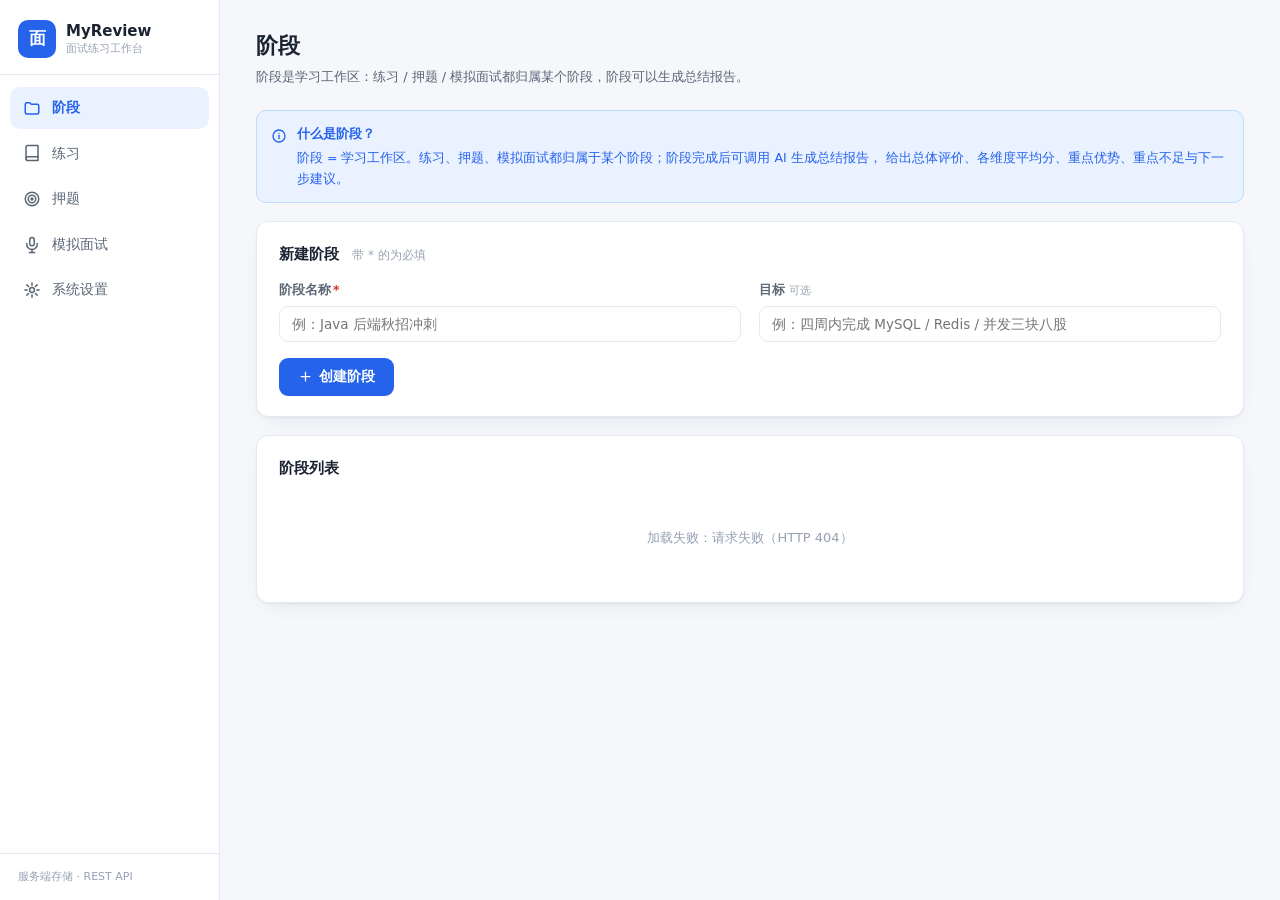
==== src/main/resources/static/index.html @ 91b7a419 "第一次提交" ====
<!DOCTYPE html>
<html lang="zh-CN">
<head>
  <meta charset="UTF-8" />
  <meta name="viewport" content="width=device-width, initial-scale=1.0" />
  <title>MyReview · 面试练习工作台</title>
  <link rel="stylesheet" href="css/app.css" />
</head>
<body>
  <div class="layout">
    <!-- 左侧菜单栏 -->
    <aside class="sidebar">
      <div class="brand">
        <div class="brand-icon">面</div>
        <div class="brand-text">
          <strong>MyReview</strong>
          <span>面试练习工作台</span>
        </div>
      </div>
      <nav class="nav" id="nav"></nav>
      <div class="sidebar-foot">服务端存储 · REST API</div>
    </aside>

    <!-- 主内容区 -->
    <main class="content" id="view"></main>
  </div>

  <script src="js/icons.js"></script>
  <script src="js/app.js"></script>
</body>
</html>
---- src/main/resources/static/css/app.css ----
/* MyReview 面试练习工作台 —— 统一样式 */
:root {
  --bg: #f5f7fb;
  --panel: #ffffff;
  --border: #e4e9f2;
  --text: #1c2433;
  --text-2: #5b6675;
  --text-3: #98a2b3;
  --primary: #2563eb;
  --primary-hover: #1d4ed8;
  --primary-soft: #eaf1ff;
  --success: #16a34a;
  --success-soft: #e9f9ef;
  --warning: #d97706;
  --warning-soft: #fdf3e4;
  --danger: #dc2626;
  --danger-soft: #fdecec;
  --radius: 12px;
  --shadow: 0 1px 2px rgba(16, 24, 40, .05), 0 8px 24px -12px rgba(16, 24, 40, .12);
  --font: "Inter", system-ui, -apple-system, "Segoe UI", "PingFang SC", "Microsoft YaHei", sans-serif;
}

* { box-sizing: border-box; }
html, body { margin: 0; padding: 0; height: 100%; }
body {
  font-family: var(--font);
  background: var(--bg);
  color: var(--text);
  font-size: 14px;
  line-height: 1.6;
}

/* ===== 布局 ===== */
.layout { display: flex; min-height: 100vh; }

.sidebar {
  width: 220px;
  flex-shrink: 0;
  background: var(--panel);
  border-right: 1px solid var(--border);
  display: flex;
  flex-direction: column;
  position: sticky;
  top: 0;
  height: 100vh;
}

.brand {
  display: flex;
  align-items: center;
  gap: 10px;
  padding: 20px 18px 16px;
  border-bottom: 1px solid var(--border);
}
.brand-icon {
  width: 38px; height: 38px;
  border-radius: 10px;
  background: var(--primary);
  color: #fff;
  display: flex; align-items: center; justify-content: center;
  font-size: 17px; font-weight: 700;
}
.brand-text { display: flex; flex-direction: column; line-height: 1.3; }
.brand-text strong { font-size: 15px; }
.brand-text span { font-size: 11px; color: var(--text-3); }

.nav { flex: 1; padding: 12px 10px; display: flex; flex-direction: column; gap: 4px; }
.nav-item {
  display: flex; align-items: center; gap: 10px;
  padding: 10px 12px;
  border-radius: 10px;
  color: var(--text-2);
  text-decoration: none;
  font-size: 13.5px;
  transition: background .15s, color .15s;
}
.nav-item:hover { background: var(--bg); color: var(--text); }
.nav-item.active { background: var(--primary-soft); color: var(--primary); font-weight: 600; }
.nav-icon {
  width: 20px; display: flex; align-items: center; justify-content: center;
  color: inherit; flex-shrink: 0;
}

.sidebar-foot {
  padding: 14px 18px;
  font-size: 11px;
  color: var(--text-3);
  border-top: 1px solid var(--border);
}

.content { flex: 1; padding: 28px 36px 60px; max-width: 1080px; }

/* ===== 页面通用 ===== */
.page-head { margin-bottom: 22px; }
.page-head h1 { margin: 0 0 4px; font-size: 22px; letter-spacing: -.01em; }
.page-head p { margin: 0; color: var(--text-2); font-size: 13px; }

.card {
  background: var(--panel);
  border: 1px solid var(--border);
  border-radius: var(--radius);
  box-shadow: var(--shadow);
  padding: 20px 22px;
  margin-bottom: 18px;
}
.card h2 { margin: 0 0 14px; font-size: 15px; }
.card h2 .sub { font-weight: 400; font-size: 12px; color: var(--text-3); margin-left: 8px; }

.hint {
  font-size: 12px;
  color: var(--text-3);
  background: var(--bg);
  border: 1px dashed var(--border);
  border-radius: 8px;
  padding: 8px 12px;
  margin: 12px 0 0;
}

/* ===== 表单 ===== */
.form-grid { display: grid; grid-template-columns: 1fr 1fr; gap: 14px 18px; }
.form-grid .full { grid-column: 1 / -1; }
.field { display: flex; flex-direction: column; gap: 6px; }
.field label { font-size: 12.5px; font-weight: 600; color: var(--text-2); }
.field label .req { color: var(--danger); margin-left: 2px; }
.field .tip { font-size: 11px; color: var(--text-3); font-weight: 400; }

input[type="text"], input[type="password"], textarea, select {
  font-family: var(--font);
  font-size: 13.5px;
  color: var(--text);
  background: var(--panel);
  border: 1px solid var(--border);
  border-radius: 9px;
  padding: 9px 12px;
  outline: none;
  transition: border-color .15s, box-shadow .15s;
  width: 100%;
}
input:focus, textarea:focus, select:focus {
  border-color: var(--primary);
  box-shadow: 0 0 0 3px rgba(37, 99, 235, .12);
}
textarea { resize: vertical; min-height: 96px; line-height: 1.6; }
textarea.tall { min-height: 150px; }

.switch-row { display: flex; align-items: center; gap: 10px; }
.switch {
  position: relative; width: 40px; height: 22px;
  background: #cfd6e1; border-radius: 999px; cursor: pointer;
  transition: background .15s; flex-shrink: 0;
}
.switch::after {
  content: ""; position: absolute; top: 2px; left: 2px;
  width: 18px; height: 18px; border-radius: 50%;
  background: #fff; transition: left .15s;
  box-shadow: 0 1px 3px rgba(0,0,0,.2);
}
.switch.on { background: var(--primary); }
.switch.on::after { left: 20px; }

.seg { display: flex; gap: 8px; flex-wrap: wrap; }
.seg button {
  font-family: var(--font);
  padding: 8px 16px;
  border-radius: 999px;
  border: 1px solid var(--border);
  background: var(--panel);
  color: var(--text-2);
  font-size: 13px;
  cursor: pointer;
  transition: all .15s;
}
.seg button:hover { border-color: var(--primary); color: var(--primary); }
.seg button.active {
  background: var(--primary); border-color: var(--primary);
  color: #fff; font-weight: 600;
}

/* ===== 按钮 ===== */
.btn {
  font-family: var(--font);
  display: inline-flex; align-items: center; justify-content: center; gap: 6px;
  padding: 9px 18px;
  border-radius: 9px;
  border: 1px solid transparent;
  font-size: 13.5px; font-weight: 600;
  cursor: pointer;
  transition: all .15s;
  text-decoration: none;
}
.btn-primary { background: var(--primary); color: #fff; }
.btn-primary:hover { background: var(--primary-hover); }
.btn-ghost { background: var(--panel); border-color: var(--border); color: var(--text-2); }
.btn-ghost:hover { border-color: var(--primary); color: var(--primary); }
.btn-danger { background: var(--danger-soft); color: var(--danger); }
.btn-danger:hover { background: #fbd5d5; }
.btn-success { background: var(--success); color: #fff; }
.btn-success:hover { background: #15803d; }
.btn:disabled { opacity: .5; cursor: not-allowed; }
.btn-row { display: flex; gap: 10px; flex-wrap: wrap; margin-top: 16px; }

/* ===== 模式切换卡 ===== */
.mode-tabs { display: flex; gap: 12px; margin-bottom: 18px; }
.mode-tab {
  flex: 1;
  background: var(--panel);
  border: 1px solid var(--border);
  border-radius: var(--radius);
  padding: 16px 18px;
  cursor: pointer;
  transition: all .15s;
}
.mode-tab:hover { border-color: var(--primary); }
.mode-tab.active { border-color: var(--primary); background: var(--primary-soft); }
.mode-tab .mt-icon { color: var(--primary); display: flex; }
.mode-tab .mt-title .badge { margin-left: 6px; vertical-align: middle; }
.mode-tab.disabled {
  opacity: .55; cursor: not-allowed; background: var(--bg);
}
.mode-tab.disabled:hover { border-color: var(--border); }
.mode-tab.disabled .mt-icon { color: var(--text-3); }
.mode-tab.disabled .mt-title { color: var(--text-3); }
.mode-tab .mt-title { font-weight: 700; font-size: 14.5px; margin: 6px 0 2px; }
.mode-tab .mt-desc { font-size: 11.5px; color: var(--text-3); }

/* ===== 练习记录列表 ===== */
.list { display: flex; flex-direction: column; gap: 10px; }
.list-item {
  display: flex; align-items: center; gap: 14px;
  padding: 13px 16px;
  border: 1px solid var(--border);
  border-radius: 10px;
  background: var(--panel);
  cursor: pointer;
  transition: all .15s;
}
.list-item:hover { border-color: var(--primary); transform: translateY(-1px); }
.li-main { flex: 1; min-width: 0; }
.li-title { font-weight: 600; font-size: 13.5px; white-space: nowrap; overflow: hidden; text-overflow: ellipsis; }
.li-sub { font-size: 11.5px; color: var(--text-3); margin-top: 2px; }
.li-stats { display: flex; gap: 14px; font-size: 11.5px; color: var(--text-2); flex-shrink: 0; }
.li-stats b { color: var(--text); }

.badge {
  display: inline-block;
  padding: 2px 9px;
  border-radius: 999px;
  font-size: 11px; font-weight: 600;
  flex-shrink: 0;
}
.badge-blue { background: var(--primary-soft); color: var(--primary); }
.badge-green { background: var(--success-soft); color: var(--success); }
.badge-gray { background: var(--bg); color: var(--text-3); border: 1px solid var(--border); }
.badge-orange { background: var(--warning-soft); color: var(--warning); }

.empty {
  text-align: center;
  padding: 34px 0;
  color: var(--text-3);
  font-size: 13px;
}

/* ===== 练习进行中 ===== */
.session-head {
  display: flex; align-items: center; gap: 12px;
  margin-bottom: 18px;
}
.session-head h1 { margin: 0; font-size: 19px; }
.back-link {
  font-size: 12.5px; color: var(--primary); cursor: pointer;
  background: none; border: none; padding: 0;
}
.back-link:hover { text-decoration: underline; }

.question-card {
  background: linear-gradient(135deg, #1e3a8a 0%, #2563eb 100%);
  color: #fff;
  border-radius: var(--radius);
  padding: 22px 24px;
  margin-bottom: 18px;
  box-shadow: var(--shadow);
}
.question-card .q-seq {
  font-size: 11.5px; opacity: .8;
  text-transform: uppercase; letter-spacing: .06em;
}
.question-card .q-text { font-size: 17px; font-weight: 600; line-height: 1.65; margin: 8px 0 0; white-space: pre-wrap; }

.answer-area textarea { min-height: 130px; }

.panel-result {
  border-radius: var(--radius);
  border: 1px solid var(--border);
  padding: 18px 20px;
  margin-top: 16px;
  background: var(--panel);
}
.panel-result h3 {
  margin: 0 0 12px; font-size: 13.5px;
  display: flex; align-items: center; gap: 8px;
}
.score-row { display: flex; align-items: center; gap: 16px; margin-bottom: 12px; }
.score-big {
  width: 62px; height: 62px; border-radius: 50%;
  display: flex; align-items: center; justify-content: center;
  font-size: 20px; font-weight: 800; color: #fff; flex-shrink: 0;
}
.score-high { background: var(--success); }
.score-mid { background: var(--warning); }
.score-low { background: var(--danger); }
.dims { display: flex; flex-wrap: wrap; gap: 8px; }
.dim-chip {
  background: var(--bg); border: 1px solid var(--border);
  border-radius: 8px; padding: 5px 10px; font-size: 11.5px; color: var(--text-2);
}
.dim-chip b { color: var(--text); }

.result-block { margin-top: 12px; }
.result-block h4 {
  margin: 0 0 6px; font-size: 12.5px; color: var(--text-2);
  display: flex; align-items: center; gap: 6px;
}
.result-block .rb-body {
  background: var(--bg); border-radius: 9px; padding: 12px 14px;
  font-size: 13px; white-space: pre-wrap;
}
.result-block ul { margin: 0; padding-left: 18px; }
.result-block li { margin: 3px 0; }

.memo-box {
  background: var(--warning-soft);
  border: 1px solid #f3d9ab;
  border-radius: 9px; padding: 12px 14px;
  font-size: 13px; white-space: pre-wrap;
}

/* ===== 设置页 ===== */
.save-bar {
  display: flex; align-items: center; gap: 12px; margin-top: 18px;
}
.save-ok { color: var(--success); font-size: 12.5px; font-weight: 600; }

/* ===== 通用 ===== */
.divider { height: 1px; background: var(--border); margin: 18px 0; }
.muted { color: var(--text-3); font-size: 12px; }
.mt0 { margin-top: 0; }

svg { display: inline-block; vertical-align: middle; }

/* ===== 提示条（接入中 / 说明） ===== */
.notice {
  display: flex; align-items: flex-start; gap: 10px;
  border: 1px solid; border-radius: 10px;
  padding: 12px 14px; margin-bottom: 18px;
  font-size: 12.5px; line-height: 1.7;
}
.notice .notice-icon { flex-shrink: 0; margin-top: 2px; }
.notice strong { display: block; font-size: 13px; margin-bottom: 2px; }
.notice-info { background: var(--primary-soft); border-color: #bfdbfe; color: var(--primary); }
.notice-warning { background: var(--warning-soft); border-color: #f3d9ab; color: var(--warning); }

/* ===== 统计概览卡 ===== */
.stat-grid { display: grid; grid-template-columns: repeat(5, 1fr); gap: 12px; }
.stat-item {
  background: var(--bg); border: 1px solid var(--border);
  border-radius: 10px; padding: 12px 14px;
}
.stat-item .s-label {
  font-size: 11.5px; color: var(--text-3);
  display: flex; align-items: center; gap: 6px;
}
.stat-item .s-value { font-size: 20px; font-weight: 800; margin-top: 2px; }

/* ===== 横向进度条（维度分） ===== */
.bar-row {
  display: grid; grid-template-columns: 92px 1fr 46px;
  align-items: center; gap: 10px; margin: 8px 0;
}
.bar-name { font-size: 12px; color: var(--text-2); }
.bar-track {
  height: 8px; border-radius: 999px;
  background: var(--bg); border: 1px solid var(--border); overflow: hidden;
}
.bar-fill { height: 100%; border-radius: 999px; background: var(--primary); }
.bar-val { font-size: 12px; font-weight: 700; text-align: right; }

/* ===== 小按钮 / 行内排布 / 链接 ===== */
.btn-mini { padding: 4px 10px; font-size: 11.5px; }
.inline-row { display: flex; align-items: center; gap: 10px; flex-wrap: wrap; }
.inline-row select { flex: 1; min-width: 160px; }
.link {
  color: var(--primary); font-size: 12.5px; cursor: pointer;
  background: none; border: none; padding: 0;
  text-decoration: none; display: inline-flex; align-items: center; gap: 4px;
}
.link:hover { text-decoration: underline; }

/* ===== 加载转圈 ===== */
.spin { animation: icon-spin 1s linear infinite; }
@keyframes icon-spin { to { transform: rotate(360deg); } }

/* ===== 目标行 ===== */
.goal-line {
  margin: -6px 0 16px; font-size: 13px; color: var(--text-2);
  display: flex; align-items: center; gap: 6px;
}
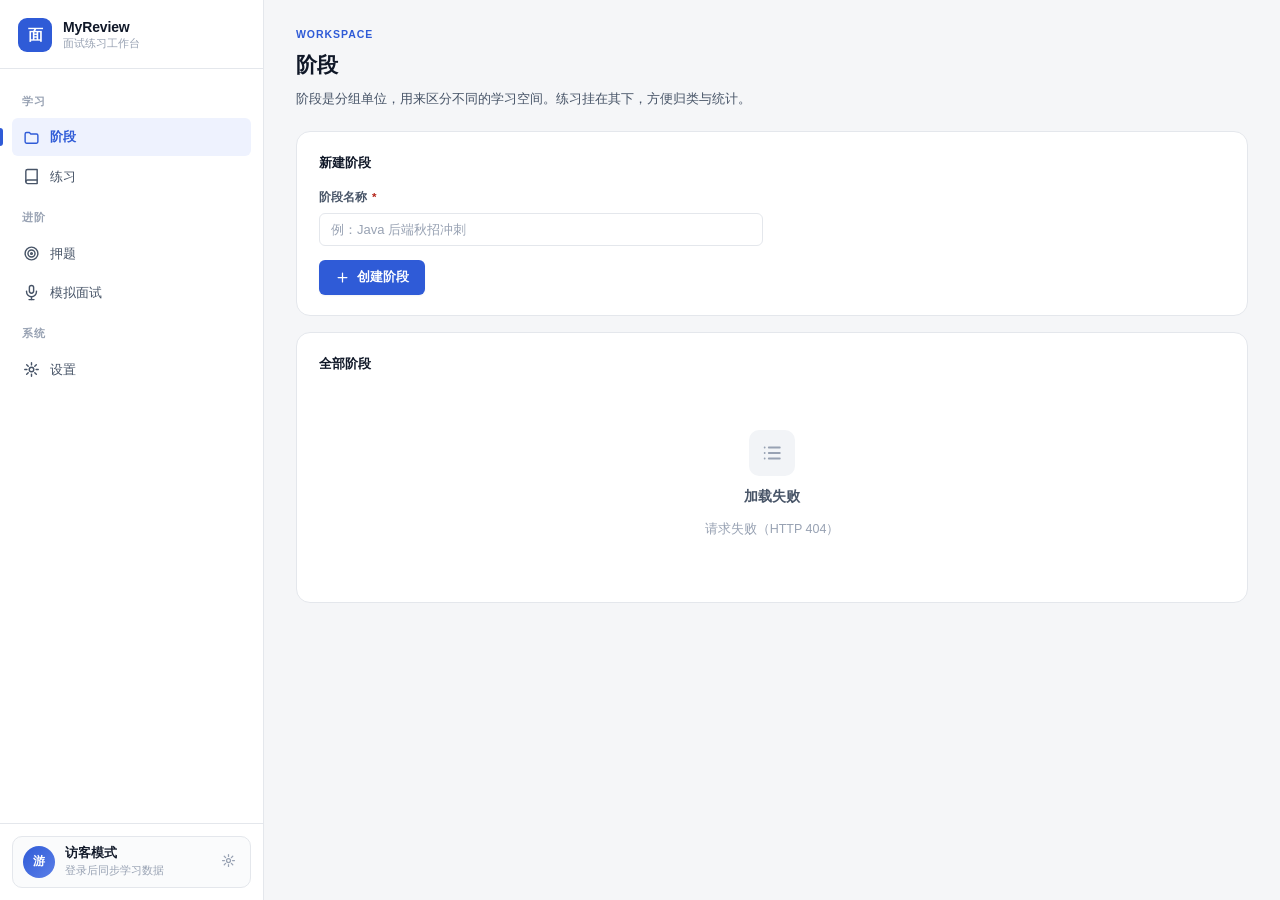
==== commit 782583b9: "第二次提交，优化答题流程" ====
--- a/src/main/resources/static/index.html
+++ b/src/main/resources/static/index.html
@@ -8,7 +8,6 @@
 </head>
 <body>
   <div class="layout">
-    <!-- 左侧菜单栏 -->
     <aside class="sidebar">
       <div class="brand">
         <div class="brand-icon">面</div>
@@ -18,10 +17,9 @@
         </div>
       </div>
       <nav class="nav" id="nav"></nav>
-      <div class="sidebar-foot">服务端存储 · REST API</div>
+      <div class="user-panel" id="user-panel"></div>
     </aside>
 
-    <!-- 主内容区 -->
     <main class="content" id="view"></main>
   </div>
 
--- a/src/main/resources/static/css/app.css
+++ b/src/main/resources/static/css/app.css
@@ -1,42 +1,85 @@
-/* MyReview 面试练习工作台 —— 统一样式 */
+/* ============================================================
+   MyReview —— 工程化界面基底
+   冷中性灰阶 + 单一克制强调色；边框走细、投影走轻、动效走短
+   ============================================================ */
+
 :root {
-  --bg: #f5f7fb;
-  --panel: #ffffff;
-  --border: #e4e9f2;
-  --text: #1c2433;
-  --text-2: #5b6675;
-  --text-3: #98a2b3;
-  --primary: #2563eb;
-  --primary-hover: #1d4ed8;
-  --primary-soft: #eaf1ff;
-  --success: #16a34a;
-  --success-soft: #e9f9ef;
-  --warning: #d97706;
-  --warning-soft: #fdf3e4;
-  --danger: #dc2626;
-  --danger-soft: #fdecec;
-  --radius: 12px;
-  --shadow: 0 1px 2px rgba(16, 24, 40, .05), 0 8px 24px -12px rgba(16, 24, 40, .12);
-  --font: "Inter", system-ui, -apple-system, "Segoe UI", "PingFang SC", "Microsoft YaHei", sans-serif;
+  /* 中性色阶 */
+  --bg:            #f5f6f8;
+  --surface:       #ffffff;
+  --surface-2:     #fafbfc;
+  --surface-3:     #f2f4f7;
+  --border:        #e4e7ec;
+  --border-strong: #d0d5dd;
+
+  /* 文字 */
+  --text:    #101828;
+  --text-2:  #475467;
+  --text-3:  #98a2b3;
+
+  /* 强调（单一主色，不撞色） */
+  --accent:      #2f5bd7;
+  --accent-hover:#2447b0;
+  --accent-soft: #eef2fe;
+  --accent-line: #c7d5f8;
+
+  /* 状态（低饱和，只在必要处出现） */
+  --success:      #067647;
+  --success-soft: #ecfdf3;
+  --warning:      #b54708;
+  --warning-soft: #fffaeb;
+  --danger:       #b42318;
+  --danger-soft:  #fef3f2;
+
+  /* 几何 */
+  --r-sm: 6px;
+  --r-md: 10px;
+  --r-lg: 14px;
+  --sidebar-w: 264px;
+
+  /* 投影：极轻，只用于悬浮 */
+  --shadow-xs: 0 1px 2px rgba(16, 24, 40, .05);
+  --shadow-sm: 0 1px 3px rgba(16, 24, 40, .08), 0 1px 2px rgba(16, 24, 40, .04);
+  --shadow-md: 0 4px 12px -2px rgba(16, 24, 40, .10), 0 2px 6px -2px rgba(16, 24, 40, .06);
+  --shadow-lg: 0 12px 32px -8px rgba(16, 24, 40, .18), 0 4px 10px -4px rgba(16, 24, 40, .08);
+
+  /* 动效：短、收得干净，不做夸张回弹 */
+  --ease-out:   cubic-bezier(.22, 1, .36, 1);
+  --ease-in-out:cubic-bezier(.65, 0, .35, 1);
+  --dur-fast: 130ms;
+  --dur:      220ms;
+  --dur-slow: 380ms;
+
+  --font: "Inter", -apple-system, BlinkMacSystemFont, "Segoe UI",
+          "PingFang SC", "Hiragino Sans GB", "Microsoft YaHei", sans-serif;
+  --mono: "JetBrains Mono", "SF Mono", ui-monospace, Menlo, Consolas, monospace;
 }
 
 * { box-sizing: border-box; }
-html, body { margin: 0; padding: 0; height: 100%; }
+html, body { margin: 0; padding: 0; min-height: 100%; }
 body {
   font-family: var(--font);
   background: var(--bg);
   color: var(--text);
-  font-size: 14px;
-  line-height: 1.6;
-}
-
-/* ===== 布局 ===== */
+  font-size: 13.5px;
+  line-height: 1.65;
+  -webkit-font-smoothing: antialiased;
+  text-rendering: optimizeLegibility;
+}
+::selection { background: var(--accent-soft); }
+
+/* 数字一律等宽，避免跳动 */
+.stat-value, .score-big, .qnav-btn, .num { font-variant-numeric: tabular-nums; }
+
+/* ============================================================
+   布局：侧边栏 264px，主区域铺满
+   ============================================================ */
 .layout { display: flex; min-height: 100vh; }
 
 .sidebar {
-  width: 220px;
+  width: var(--sidebar-w);
   flex-shrink: 0;
-  background: var(--panel);
+  background: var(--surface);
   border-right: 1px solid var(--border);
   display: flex;
   flex-direction: column;
@@ -46,361 +89,784 @@
 }
 
 .brand {
-  display: flex;
-  align-items: center;
-  gap: 10px;
-  padding: 20px 18px 16px;
+  display: flex; align-items: center; gap: 11px;
+  padding: 18px 18px 16px;
   border-bottom: 1px solid var(--border);
 }
 .brand-icon {
-  width: 38px; height: 38px;
-  border-radius: 10px;
-  background: var(--primary);
-  color: #fff;
+  width: 34px; height: 34px; border-radius: 9px;
+  background: var(--accent); color: #fff;
   display: flex; align-items: center; justify-content: center;
-  font-size: 17px; font-weight: 700;
-}
-.brand-text { display: flex; flex-direction: column; line-height: 1.3; }
-.brand-text strong { font-size: 15px; }
+  font-size: 15px; font-weight: 700; letter-spacing: -.02em;
+  flex-shrink: 0;
+}
+.brand-text { display: flex; flex-direction: column; line-height: 1.25; min-width: 0; }
+.brand-text strong { font-size: 14px; letter-spacing: -.01em; }
 .brand-text span { font-size: 11px; color: var(--text-3); }
 
-.nav { flex: 1; padding: 12px 10px; display: flex; flex-direction: column; gap: 4px; }
+.nav { flex: 1; padding: 12px 12px; display: flex; flex-direction: column; gap: 2px; overflow-y: auto; }
+.nav-section {
+  font-size: 10.5px; font-weight: 600; letter-spacing: .07em; text-transform: uppercase;
+  color: var(--text-3); padding: 12px 10px 6px;
+}
 .nav-item {
   display: flex; align-items: center; gap: 10px;
-  padding: 10px 12px;
-  border-radius: 10px;
-  color: var(--text-2);
-  text-decoration: none;
-  font-size: 13.5px;
-  transition: background .15s, color .15s;
-}
-.nav-item:hover { background: var(--bg); color: var(--text); }
-.nav-item.active { background: var(--primary-soft); color: var(--primary); font-weight: 600; }
-.nav-icon {
-  width: 20px; display: flex; align-items: center; justify-content: center;
-  color: inherit; flex-shrink: 0;
-}
-
-.sidebar-foot {
-  padding: 14px 18px;
-  font-size: 11px;
-  color: var(--text-3);
+  padding: 8px 10px; border-radius: var(--r-sm);
+  color: var(--text-2); text-decoration: none;
+  font-size: 13px; font-weight: 500;
+  transition: background var(--dur-fast) var(--ease-out), color var(--dur-fast) var(--ease-out);
+  position: relative;
+}
+.nav-item:hover { background: var(--surface-3); color: var(--text); }
+.nav-item.active { background: var(--accent-soft); color: var(--accent); font-weight: 600; }
+.nav-item.active::before {
+  content: ""; position: absolute; left: -12px; top: 50%; transform: translateY(-50%);
+  width: 3px; height: 18px; border-radius: 0 3px 3px 0; background: var(--accent);
+}
+.nav-icon { width: 18px; display: flex; align-items: center; justify-content: center; flex-shrink: 0; }
+
+/* 用户区（登录/注册预留，当前为 mock） */
+.user-panel {
   border-top: 1px solid var(--border);
-}
-
-.content { flex: 1; padding: 28px 36px 60px; max-width: 1080px; }
-
-/* ===== 页面通用 ===== */
-.page-head { margin-bottom: 22px; }
-.page-head h1 { margin: 0 0 4px; font-size: 22px; letter-spacing: -.01em; }
-.page-head p { margin: 0; color: var(--text-2); font-size: 13px; }
-
+  padding: 12px;
+}
+.user-card {
+  display: flex; align-items: center; gap: 10px;
+  padding: 8px 10px; border-radius: var(--r-md);
+  background: var(--surface-2); border: 1px solid var(--border);
+}
+.user-avatar {
+  width: 32px; height: 32px; border-radius: 50%;
+  background: linear-gradient(135deg, var(--accent) 0%, #5b7fe8 100%);
+  color: #fff; font-size: 12px; font-weight: 700;
+  display: flex; align-items: center; justify-content: center; flex-shrink: 0;
+}
+.user-meta { min-width: 0; flex: 1; }
+.user-name { font-size: 12.5px; font-weight: 600; line-height: 1.3; }
+.user-sub { font-size: 10.5px; color: var(--text-3); }
+.user-menu-btn {
+  border: 0; background: transparent; color: var(--text-3);
+  cursor: pointer; padding: 4px; border-radius: var(--r-sm);
+  transition: background var(--dur-fast) var(--ease-out), color var(--dur-fast) var(--ease-out);
+}
+.user-menu-btn:hover { background: var(--surface-3); color: var(--text-2); }
+
+/* 主区域：铺满 */
+.content {
+  flex: 1;
+  min-width: 0;
+  padding: 26px 32px 56px;
+  width: 100%;
+}
+
+/* ============================================================
+   页头
+   ============================================================ */
+.page-head {
+  display: flex; align-items: flex-start; gap: 20px;
+  margin-bottom: 22px; flex-wrap: wrap;
+}
+.page-head .ph-main { flex: 1; min-width: 260px; }
+.page-head .eyebrow {
+  font-size: 10.5px; font-weight: 600; letter-spacing: .09em; text-transform: uppercase;
+  color: var(--accent); margin-bottom: 5px;
+}
+.page-head h1 { margin: 0; font-size: 21px; letter-spacing: -.022em; font-weight: 650; }
+.page-head p { margin: 5px 0 0; color: var(--text-2); font-size: 13px; max-width: 74ch; }
+.page-actions { display: flex; gap: 8px; align-items: center; flex-wrap: wrap; }
+
+/* ============================================================
+   卡片 / 面板
+   ============================================================ */
 .card {
-  background: var(--panel);
+  background: var(--surface);
   border: 1px solid var(--border);
-  border-radius: var(--radius);
-  box-shadow: var(--shadow);
+  border-radius: var(--r-lg);
   padding: 20px 22px;
-  margin-bottom: 18px;
-}
-.card h2 { margin: 0 0 14px; font-size: 15px; }
-.card h2 .sub { font-weight: 400; font-size: 12px; color: var(--text-3); margin-left: 8px; }
-
-.hint {
-  font-size: 12px;
-  color: var(--text-3);
-  background: var(--bg);
-  border: 1px dashed var(--border);
-  border-radius: 8px;
-  padding: 8px 12px;
-  margin: 12px 0 0;
-}
-
-/* ===== 表单 ===== */
-.form-grid { display: grid; grid-template-columns: 1fr 1fr; gap: 14px 18px; }
+  margin-bottom: 16px;
+  transition: border-color var(--dur) var(--ease-out), box-shadow var(--dur) var(--ease-out);
+}
+.card.hoverable:hover { border-color: var(--border-strong); box-shadow: var(--shadow-sm); }
+.card > h2 {
+  margin: 0 0 14px; font-size: 13px; font-weight: 650;
+  letter-spacing: -.008em; display: flex; align-items: center; gap: 8px;
+}
+.card > h2 .sub { font-weight: 400; font-size: 11.5px; color: var(--text-3); }
+
+.panel {
+  border: 1px solid var(--border);
+  border-radius: var(--r-lg);
+  padding: 18px 20px;
+  margin-top: 14px;
+  background: var(--surface);
+  transition: border-color var(--dur) var(--ease-out);
+}
+.panel > h3 {
+  margin: 0 0 12px; font-size: 12px; font-weight: 650; letter-spacing: -.005em;
+  display: flex; align-items: center; gap: 8px; color: var(--text-2);
+}
+.panel > h3 .muted { font-weight: 400; }
+
+.panel-accent { background: var(--accent-soft); border-color: var(--accent-line); }
+.panel-success { background: var(--success-soft); border-color: #abefc6; }
+.panel-neutral { background: var(--surface-2); }
+
+/* ============================================================
+   统计格
+   ============================================================ */
+.stat-grid {
+  display: grid;
+  grid-template-columns: repeat(auto-fit, minmax(148px, 1fr));
+  gap: 1px;
+  background: var(--border);
+  border: 1px solid var(--border);
+  border-radius: var(--r-md);
+  overflow: hidden;
+}
+.stat-item {
+  background: var(--surface);
+  padding: 13px 15px;
+  transition: background var(--dur-fast) var(--ease-out);
+}
+.stat-item:hover { background: var(--surface-2); }
+.stat-item .s-label {
+  font-size: 10.5px; color: var(--text-3); font-weight: 600;
+  letter-spacing: .05em; text-transform: uppercase;
+  display: flex; align-items: center; gap: 5px; margin-bottom: 3px;
+}
+.stat-item .s-value {
+  font-size: 21px; font-weight: 650; letter-spacing: -.028em; line-height: 1.25;
+  font-variant-numeric: tabular-nums;
+}
+
+/* ============================================================
+   按钮
+   ============================================================ */
+.btn {
+  font-family: var(--font);
+  display: inline-flex; align-items: center; justify-content: center; gap: 7px;
+  padding: 8px 15px;
+  border-radius: var(--r-sm);
+  border: 1px solid transparent;
+  font-size: 12.5px; font-weight: 600; letter-spacing: -.005em;
+  cursor: pointer; text-decoration: none; white-space: nowrap;
+  transition: background var(--dur-fast) var(--ease-out),
+              border-color var(--dur-fast) var(--ease-out),
+              color var(--dur-fast) var(--ease-out),
+              transform var(--dur-fast) var(--ease-out),
+              box-shadow var(--dur-fast) var(--ease-out);
+  user-select: none;
+}
+.btn:active:not(:disabled) { transform: scale(.975); }
+.btn:focus-visible { outline: 2px solid var(--accent); outline-offset: 2px; }
+.btn:disabled { opacity: .45; cursor: not-allowed; }
+
+.btn-primary { background: var(--accent); color: #fff; box-shadow: var(--shadow-xs); }
+.btn-primary:hover:not(:disabled) { background: var(--accent-hover); box-shadow: var(--shadow-sm); }
+
+.btn-ghost {
+  background: var(--surface); border-color: var(--border); color: var(--text-2);
+}
+.btn-ghost:hover:not(:disabled) { border-color: var(--border-strong); color: var(--text); background: var(--surface-2); }
+
+.btn-quiet { background: transparent; color: var(--text-2); }
+.btn-quiet:hover:not(:disabled) { background: var(--surface-3); color: var(--text); }
+
+.btn-danger { background: var(--danger-soft); color: var(--danger); border-color: #f7c9c4; }
+.btn-danger:hover:not(:disabled) { background: #fde0dc; }
+
+.btn-success { background: var(--success); color: #fff; }
+.btn-success:hover:not(:disabled) { background: #05603a; }
+
+.btn-sm { padding: 5px 10px; font-size: 11.5px; gap: 5px; }
+.btn-lg { padding: 11px 20px; font-size: 13.5px; }
+
+.btn-row { display: flex; gap: 8px; flex-wrap: wrap; margin-top: 14px; align-items: center; }
+.btn-row.tight { margin-top: 0; }
+
+/* ============================================================
+   表单
+   ============================================================ */
+.form-grid { display: grid; grid-template-columns: repeat(2, minmax(0, 1fr)); gap: 14px 18px; }
 .form-grid .full { grid-column: 1 / -1; }
-.field { display: flex; flex-direction: column; gap: 6px; }
-.field label { font-size: 12.5px; font-weight: 600; color: var(--text-2); }
-.field label .req { color: var(--danger); margin-left: 2px; }
-.field .tip { font-size: 11px; color: var(--text-3); font-weight: 400; }
+.field { display: flex; flex-direction: column; gap: 6px; min-width: 0; }
+.field label {
+  font-size: 11.5px; font-weight: 650; color: var(--text-2); letter-spacing: -.003em;
+  display: flex; align-items: center; gap: 5px;
+}
+.field label .req { color: var(--danger); }
+.field .tip { font-size: 11px; color: var(--text-3); line-height: 1.55; }
 
 input[type="text"], input[type="password"], textarea, select {
   font-family: var(--font);
-  font-size: 13.5px;
-  color: var(--text);
-  background: var(--panel);
+  font-size: 13px; color: var(--text);
+  background: var(--surface);
   border: 1px solid var(--border);
-  border-radius: 9px;
-  padding: 9px 12px;
-  outline: none;
-  transition: border-color .15s, box-shadow .15s;
-  width: 100%;
-}
+  border-radius: var(--r-sm);
+  padding: 8px 11px;
+  outline: none; width: 100%;
+  transition: border-color var(--dur-fast) var(--ease-out),
+              box-shadow var(--dur-fast) var(--ease-out),
+              background var(--dur-fast) var(--ease-out);
+}
+input:hover, textarea:hover, select:hover { border-color: var(--border-strong); }
 input:focus, textarea:focus, select:focus {
-  border-color: var(--primary);
-  box-shadow: 0 0 0 3px rgba(37, 99, 235, .12);
-}
-textarea { resize: vertical; min-height: 96px; line-height: 1.6; }
-textarea.tall { min-height: 150px; }
+  border-color: var(--accent);
+  box-shadow: 0 0 0 3px rgba(47, 91, 215, .13);
+}
+textarea { resize: vertical; min-height: 92px; line-height: 1.65; }
+textarea.tall { min-height: 132px; }
+input::placeholder, textarea::placeholder { color: var(--text-3); }
+
+.seg {
+  display: inline-flex; gap: 2px; padding: 2px;
+  /* 关键：在 flex column 的 .field 里不能被 stretch 拉满，否则灰底顶到屏幕右侧 */
+  align-self: flex-start;
+  width: auto; max-width: 100%;
+  background: var(--surface-3); border: 1px solid var(--border);
+  border-radius: var(--r-sm);
+}
+.seg button {
+  font-family: var(--font); padding: 6px 13px; border-radius: 4px;
+  border: 0; background: transparent; color: var(--text-2);
+  font-size: 12px; font-weight: 550; cursor: pointer;
+  transition: background var(--dur-fast) var(--ease-out),
+              color var(--dur-fast) var(--ease-out),
+              box-shadow var(--dur-fast) var(--ease-out);
+}
+.seg button:hover { color: var(--text); }
+.seg button.active {
+  background: var(--surface); color: var(--text); font-weight: 650;
+  box-shadow: var(--shadow-xs);
+}
+
+.inline-row { display: flex; gap: 8px; align-items: center; flex-wrap: wrap; }
+.inline-row select { width: auto; min-width: 160px; }
+.link {
+  color: var(--accent); text-decoration: none; font-size: 12px; font-weight: 550;
+  display: inline-flex; align-items: center; gap: 4px;
+  transition: color var(--dur-fast) var(--ease-out);
+}
+.link:hover { color: var(--accent-hover); text-decoration: underline; text-underline-offset: 2px; }
 
 .switch-row { display: flex; align-items: center; gap: 10px; }
 .switch {
-  position: relative; width: 40px; height: 22px;
-  background: #cfd6e1; border-radius: 999px; cursor: pointer;
-  transition: background .15s; flex-shrink: 0;
+  position: relative; width: 36px; height: 20px;
+  background: var(--border-strong); border-radius: 999px; cursor: pointer;
+  transition: background var(--dur) var(--ease-out); flex-shrink: 0;
 }
 .switch::after {
   content: ""; position: absolute; top: 2px; left: 2px;
-  width: 18px; height: 18px; border-radius: 50%;
-  background: #fff; transition: left .15s;
-  box-shadow: 0 1px 3px rgba(0,0,0,.2);
-}
-.switch.on { background: var(--primary); }
-.switch.on::after { left: 20px; }
-
-.seg { display: flex; gap: 8px; flex-wrap: wrap; }
-.seg button {
-  font-family: var(--font);
-  padding: 8px 16px;
-  border-radius: 999px;
+  width: 16px; height: 16px; border-radius: 50%;
+  background: #fff; box-shadow: var(--shadow-xs);
+  transition: transform var(--dur) var(--ease-out);
+}
+.switch.on { background: var(--accent); }
+.switch.on::after { transform: translateX(16px); }
+
+/* ============================================================
+   列表
+   ============================================================ */
+.list { display: flex; flex-direction: column; gap: 8px; }
+.list-item {
+  display: flex; align-items: center; gap: 13px;
+  padding: 12px 14px;
   border: 1px solid var(--border);
-  background: var(--panel);
-  color: var(--text-2);
-  font-size: 13px;
-  cursor: pointer;
-  transition: all .15s;
-}
-.seg button:hover { border-color: var(--primary); color: var(--primary); }
-.seg button.active {
-  background: var(--primary); border-color: var(--primary);
-  color: #fff; font-weight: 600;
-}
-
-/* ===== 按钮 ===== */
-.btn {
-  font-family: var(--font);
-  display: inline-flex; align-items: center; justify-content: center; gap: 6px;
-  padding: 9px 18px;
-  border-radius: 9px;
-  border: 1px solid transparent;
-  font-size: 13.5px; font-weight: 600;
-  cursor: pointer;
-  transition: all .15s;
-  text-decoration: none;
-}
-.btn-primary { background: var(--primary); color: #fff; }
-.btn-primary:hover { background: var(--primary-hover); }
-.btn-ghost { background: var(--panel); border-color: var(--border); color: var(--text-2); }
-.btn-ghost:hover { border-color: var(--primary); color: var(--primary); }
-.btn-danger { background: var(--danger-soft); color: var(--danger); }
-.btn-danger:hover { background: #fbd5d5; }
-.btn-success { background: var(--success); color: #fff; }
-.btn-success:hover { background: #15803d; }
-.btn:disabled { opacity: .5; cursor: not-allowed; }
-.btn-row { display: flex; gap: 10px; flex-wrap: wrap; margin-top: 16px; }
-
-/* ===== 模式切换卡 ===== */
-.mode-tabs { display: flex; gap: 12px; margin-bottom: 18px; }
-.mode-tab {
-  flex: 1;
-  background: var(--panel);
+  border-radius: var(--r-md);
+  background: var(--surface);
+  cursor: pointer; text-align: left; width: 100%;
+  font-family: var(--font); font-size: inherit; color: inherit;
+  transition: border-color var(--dur-fast) var(--ease-out),
+              box-shadow var(--dur-fast) var(--ease-out),
+              transform var(--dur-fast) var(--ease-out);
+}
+.list-item:hover {
+  border-color: var(--accent-line);
+  box-shadow: var(--shadow-sm);
+  transform: translateY(-1px);
+}
+.list-item:active { transform: translateY(0); }
+.li-icon {
+  width: 32px; height: 32px; border-radius: var(--r-sm);
+  background: var(--surface-3); color: var(--text-2);
+  display: flex; align-items: center; justify-content: center; flex-shrink: 0;
+  transition: background var(--dur-fast) var(--ease-out), color var(--dur-fast) var(--ease-out);
+}
+.list-item:hover .li-icon { background: var(--accent-soft); color: var(--accent); }
+.li-main { flex: 1; min-width: 0; }
+.li-title {
+  font-size: 13px; font-weight: 600; letter-spacing: -.008em;
+  display: flex; align-items: center; gap: 7px; flex-wrap: wrap;
+}
+.li-sub { font-size: 11.5px; color: var(--text-3); margin-top: 1px; }
+.li-stats { display: flex; gap: 14px; font-size: 11.5px; color: var(--text-3); flex-shrink: 0; }
+.li-stats b { color: var(--text); font-weight: 650; font-variant-numeric: tabular-nums; }
+
+/* ============================================================
+   徽标 / 标签
+   ============================================================ */
+.badge {
+  display: inline-flex; align-items: center; gap: 4px;
+  padding: 2px 8px; border-radius: 999px;
+  font-size: 10.5px; font-weight: 650; letter-spacing: .01em; line-height: 1.7;
+  border: 1px solid transparent; white-space: nowrap;
+}
+.badge-blue   { background: var(--accent-soft); color: var(--accent); border-color: var(--accent-line); }
+.badge-green  { background: var(--success-soft); color: var(--success); border-color: #abefc6; }
+.badge-orange { background: var(--warning-soft); color: var(--warning); border-color: #fedf89; }
+.badge-red    { background: var(--danger-soft); color: var(--danger); border-color: #f7c9c4; }
+.badge-gray   { background: var(--surface-3); color: var(--text-2); border-color: var(--border); }
+
+.tier-chip {
+  display: inline-flex; align-items: center; padding: 1px 8px;
+  border-radius: 999px; font-size: 10.5px; font-weight: 650; line-height: 1.7;
+}
+.tier-base  { background: var(--success-soft); color: var(--success); }
+.tier-mid   { background: var(--warning-soft); color: var(--warning); }
+.tier-major { background: var(--danger-soft); color: var(--danger); }
+
+.pts-chip {
+  display: inline-flex; align-items: center; padding: 1px 7px;
+  border-radius: var(--r-sm); background: var(--surface-3); border: 1px solid var(--border);
+  font-size: 10.5px; color: var(--text-2); font-weight: 600;
+}
+
+/* ============================================================
+   题目卡
+   ============================================================ */
+.question-card {
+  background: var(--surface);
   border: 1px solid var(--border);
-  border-radius: var(--radius);
-  padding: 16px 18px;
-  cursor: pointer;
-  transition: all .15s;
-}
-.mode-tab:hover { border-color: var(--primary); }
-.mode-tab.active { border-color: var(--primary); background: var(--primary-soft); }
-.mode-tab .mt-icon { color: var(--primary); display: flex; }
-.mode-tab .mt-title .badge { margin-left: 6px; vertical-align: middle; }
-.mode-tab.disabled {
-  opacity: .55; cursor: not-allowed; background: var(--bg);
-}
-.mode-tab.disabled:hover { border-color: var(--border); }
-.mode-tab.disabled .mt-icon { color: var(--text-3); }
-.mode-tab.disabled .mt-title { color: var(--text-3); }
-.mode-tab .mt-title { font-weight: 700; font-size: 14.5px; margin: 6px 0 2px; }
-.mode-tab .mt-desc { font-size: 11.5px; color: var(--text-3); }
-
-/* ===== 练习记录列表 ===== */
-.list { display: flex; flex-direction: column; gap: 10px; }
-.list-item {
-  display: flex; align-items: center; gap: 14px;
-  padding: 13px 16px;
-  border: 1px solid var(--border);
-  border-radius: 10px;
-  background: var(--panel);
-  cursor: pointer;
-  transition: all .15s;
-}
-.list-item:hover { border-color: var(--primary); transform: translateY(-1px); }
-.li-main { flex: 1; min-width: 0; }
-.li-title { font-weight: 600; font-size: 13.5px; white-space: nowrap; overflow: hidden; text-overflow: ellipsis; }
-.li-sub { font-size: 11.5px; color: var(--text-3); margin-top: 2px; }
-.li-stats { display: flex; gap: 14px; font-size: 11.5px; color: var(--text-2); flex-shrink: 0; }
-.li-stats b { color: var(--text); }
-
-.badge {
-  display: inline-block;
-  padding: 2px 9px;
-  border-radius: 999px;
-  font-size: 11px; font-weight: 600;
-  flex-shrink: 0;
-}
-.badge-blue { background: var(--primary-soft); color: var(--primary); }
-.badge-green { background: var(--success-soft); color: var(--success); }
-.badge-gray { background: var(--bg); color: var(--text-3); border: 1px solid var(--border); }
-.badge-orange { background: var(--warning-soft); color: var(--warning); }
-
-.empty {
-  text-align: center;
-  padding: 34px 0;
-  color: var(--text-3);
-  font-size: 13px;
-}
-
-/* ===== 练习进行中 ===== */
-.session-head {
-  display: flex; align-items: center; gap: 12px;
-  margin-bottom: 18px;
-}
-.session-head h1 { margin: 0; font-size: 19px; }
-.back-link {
-  font-size: 12.5px; color: var(--primary); cursor: pointer;
-  background: none; border: none; padding: 0;
-}
-.back-link:hover { text-decoration: underline; }
-
-.question-card {
-  background: linear-gradient(135deg, #1e3a8a 0%, #2563eb 100%);
-  color: #fff;
-  border-radius: var(--radius);
-  padding: 22px 24px;
-  margin-bottom: 18px;
-  box-shadow: var(--shadow);
-}
+  border-radius: var(--r-lg);
+  padding: 20px 22px;
+  margin-bottom: 14px;
+  border-left: 3px solid var(--accent);
+  transition: border-color var(--dur) var(--ease-out), box-shadow var(--dur) var(--ease-out);
+}
+.question-card.tier-base  { border-left-color: var(--success); }
+.question-card.tier-mid   { border-left-color: var(--warning); }
+.question-card.tier-major { border-left-color: var(--danger); }
+
 .question-card .q-seq {
-  font-size: 11.5px; opacity: .8;
-  text-transform: uppercase; letter-spacing: .06em;
-}
-.question-card .q-text { font-size: 17px; font-weight: 600; line-height: 1.65; margin: 8px 0 0; white-space: pre-wrap; }
-
-.answer-area textarea { min-height: 130px; }
-
-.panel-result {
-  border-radius: var(--radius);
-  border: 1px solid var(--border);
-  padding: 18px 20px;
-  margin-top: 16px;
-  background: var(--panel);
-}
-.panel-result h3 {
-  margin: 0 0 12px; font-size: 13.5px;
-  display: flex; align-items: center; gap: 8px;
-}
+  font-size: 10.5px; font-weight: 650; letter-spacing: .06em; text-transform: uppercase;
+  color: var(--text-3); display: flex; align-items: center; gap: 7px; flex-wrap: wrap;
+}
+.question-card .q-text {
+  font-size: 15px; font-weight: 550; line-height: 1.72;
+  margin: 9px 0 0; letter-spacing: -.012em; white-space: pre-wrap;
+}
+.question-card .q-kp {
+  margin-top: 11px; font-size: 11.5px; color: var(--text-3);
+  display: flex; align-items: center; gap: 5px; flex-wrap: wrap;
+}
+.score-chip {
+  display: inline-flex; align-items: center; padding: 1px 8px;
+  border-radius: 999px; font-size: 10.5px; font-weight: 650;
+}
+.score-high { background: var(--success-soft); color: var(--success); }
+.score-mid  { background: var(--warning-soft); color: var(--warning); }
+.score-low  { background: var(--danger-soft);  color: var(--danger); }
+
+/* ============================================================
+   题号导航
+   ============================================================ */
+.tier-bar { display: flex; flex-wrap: wrap; gap: 6px; margin-bottom: 12px; }
+.tier-stat {
+  display: inline-flex; align-items: center; gap: 6px;
+  background: var(--surface-2); border: 1px solid var(--border);
+  border-radius: 999px; padding: 3px 11px; font-size: 11px; color: var(--text-2);
+  font-variant-numeric: tabular-nums;
+}
+
+.qnav {
+  display: flex; flex-wrap: wrap; gap: 5px;
+  margin-bottom: 16px; padding: 11px 12px;
+  background: var(--surface-2); border: 1px solid var(--border); border-radius: var(--r-md);
+}
+.qnav-btn {
+  position: relative;
+  min-width: 30px; height: 28px; padding: 0 7px;
+  border: 1px solid var(--border); border-radius: var(--r-sm);
+  background: var(--surface); color: var(--text-2);
+  font-size: 11px; font-weight: 600; cursor: pointer;
+  font-family: var(--font); line-height: 26px;
+  transition: border-color var(--dur-fast) var(--ease-out),
+              background var(--dur-fast) var(--ease-out),
+              color var(--dur-fast) var(--ease-out),
+              transform var(--dur-fast) var(--ease-out);
+}
+.qnav-btn:hover { border-color: var(--accent-line); color: var(--accent); }
+.qnav-btn:active { transform: scale(.93); }
+.qnav-btn.done {
+  background: var(--success-soft); border-color: #abefc6; color: var(--success);
+}
+.qnav-btn.done::after {
+  content: ""; position: absolute; top: -3px; right: -3px;
+  width: 11px; height: 11px; border-radius: 50%;
+  background: var(--success); border: 2px solid var(--surface-2);
+}
+.qnav-btn.revealed { background: var(--warning-soft); border-color: #fedf89; color: var(--warning); }
+.qnav-btn.current {
+  background: var(--accent); border-color: var(--accent); color: #fff; font-weight: 700;
+}
+.qnav-btn.current::after { border-color: var(--surface-2); }
+
+/* ============================================================
+   进度
+   ============================================================ */
+.progress-box {
+  background: var(--surface-2); border: 1px solid var(--border);
+  border-radius: var(--r-md); padding: 15px 17px;
+}
+.progress-line {
+  display: flex; justify-content: space-between; align-items: baseline;
+  font-size: 12px; color: var(--text-2); margin-bottom: 8px;
+}
+.progress-track {
+  height: 6px; background: var(--surface-3); border-radius: 999px; overflow: hidden;
+}
+.progress-fill {
+  height: 100%; border-radius: 999px;
+  background: linear-gradient(90deg, var(--accent) 0%, #5b7fe8 100%);
+  transition: width var(--dur-slow) var(--ease-out);
+  position: relative;
+}
+.progress-fill::after {
+  content: ""; position: absolute; inset: 0;
+  background: linear-gradient(90deg, transparent 0%, rgba(255,255,255,.42) 50%, transparent 100%);
+  transform: translateX(-100%);
+  animation: shimmer 1.9s var(--ease-in-out) infinite;
+}
+@keyframes shimmer { to { transform: translateX(100%); } }
+
+.progress-error {
+  margin-top: 10px; padding: 8px 11px;
+  background: var(--danger-soft); color: var(--danger); border: 1px solid #f7c9c4;
+  border-radius: var(--r-sm); font-size: 11.5px;
+  display: flex; align-items: center; gap: 6px;
+}
+
+/* ============================================================
+   结果块
+   ============================================================ */
+.result-block { margin-top: 12px; }
+.result-block > h4 {
+  margin: 0 0 6px; font-size: 11px; font-weight: 650; color: var(--text-3);
+  letter-spacing: .055em; text-transform: uppercase;
+  display: flex; align-items: center; gap: 5px;
+}
+.result-block .rb-body {
+  background: var(--surface-2); border: 1px solid var(--border);
+  border-radius: var(--r-md); padding: 12px 14px;
+  font-size: 13px; line-height: 1.75; white-space: pre-wrap;
+}
+.result-block ul { margin: 0; padding-left: 17px; }
+.result-block li { margin: 3px 0; }
+
+.memo-box {
+  background: var(--accent-soft); border: 1px solid var(--accent-line);
+  border-radius: var(--r-md); padding: 14px 16px;
+  font-size: 13.5px; line-height: 1.8; white-space: pre-wrap;
+}
+
 .score-row { display: flex; align-items: center; gap: 16px; margin-bottom: 12px; }
 .score-big {
-  width: 62px; height: 62px; border-radius: 50%;
+  width: 62px; height: 62px; border-radius: var(--r-md);
   display: flex; align-items: center; justify-content: center;
-  font-size: 20px; font-weight: 800; color: #fff; flex-shrink: 0;
-}
-.score-high { background: var(--success); }
-.score-mid { background: var(--warning); }
-.score-low { background: var(--danger); }
-.dims { display: flex; flex-wrap: wrap; gap: 8px; }
+  font-size: 21px; font-weight: 700; letter-spacing: -.03em;
+  flex-shrink: 0; border: 1px solid transparent;
+}
+.score-big.score-high { background: var(--success-soft); color: var(--success); border-color: #abefc6; }
+.score-big.score-mid  { background: var(--warning-soft); color: var(--warning); border-color: #fedf89; }
+.score-big.score-low  { background: var(--danger-soft);  color: var(--danger); border-color: #f7c9c4; }
+
+.dims { display: flex; flex-wrap: wrap; gap: 6px; }
 .dim-chip {
-  background: var(--bg); border: 1px solid var(--border);
-  border-radius: 8px; padding: 5px 10px; font-size: 11.5px; color: var(--text-2);
-}
-.dim-chip b { color: var(--text); }
-
-.result-block { margin-top: 12px; }
-.result-block h4 {
-  margin: 0 0 6px; font-size: 12.5px; color: var(--text-2);
-  display: flex; align-items: center; gap: 6px;
-}
-.result-block .rb-body {
-  background: var(--bg); border-radius: 9px; padding: 12px 14px;
-  font-size: 13px; white-space: pre-wrap;
-}
-.result-block ul { margin: 0; padding-left: 18px; }
-.result-block li { margin: 3px 0; }
-
-.memo-box {
-  background: var(--warning-soft);
-  border: 1px solid #f3d9ab;
-  border-radius: 9px; padding: 12px 14px;
-  font-size: 13px; white-space: pre-wrap;
-}
-
-/* ===== 设置页 ===== */
-.save-bar {
-  display: flex; align-items: center; gap: 12px; margin-top: 18px;
-}
-.save-ok { color: var(--success); font-size: 12.5px; font-weight: 600; }
-
-/* ===== 通用 ===== */
+  background: var(--surface-2); border: 1px solid var(--border);
+  border-radius: var(--r-sm); padding: 3px 9px; font-size: 11px; color: var(--text-2);
+}
+.dim-chip b { color: var(--text); font-variant-numeric: tabular-nums; }
+
+.bar-row {
+  display: grid; grid-template-columns: 110px 1fr 42px;
+  align-items: center; gap: 10px; margin: 7px 0;
+}
+.bar-name { font-size: 11.5px; color: var(--text-2); }
+.bar-track { height: 5px; background: var(--surface-3); border-radius: 999px; overflow: hidden; }
+.bar-fill {
+  height: 100%; border-radius: 999px; background: var(--accent);
+  transition: width var(--dur-slow) var(--ease-out);
+}
+.bar-val {
+  font-size: 11.5px; color: var(--text-2); text-align: right;
+  font-variant-numeric: tabular-nums;
+}
+
+/* ============================================================
+   会话头部 / 空态 / 提示
+   ============================================================ */
+.session-head {
+  display: flex; align-items: center; gap: 12px; flex-wrap: wrap;
+  margin-bottom: 18px;
+}
+.session-head h1 { margin: 0; font-size: 19px; letter-spacing: -.022em; font-weight: 650; }
+.back-link {
+  font-size: 12px; color: var(--text-2); cursor: pointer;
+  background: none; border: 0; padding: 4px 8px; margin-left: -8px;
+  border-radius: var(--r-sm); font-family: var(--font); font-weight: 550;
+  display: inline-flex; align-items: center; gap: 4px;
+  transition: background var(--dur-fast) var(--ease-out), color var(--dur-fast) var(--ease-out);
+}
+.back-link:hover { background: var(--surface-3); color: var(--text); }
+
+.empty {
+  text-align: center; padding: 42px 20px; color: var(--text-3); font-size: 12.5px;
+  display: flex; flex-direction: column; align-items: center; gap: 10px;
+}
+.empty-icon {
+  width: 46px; height: 46px; border-radius: var(--r-md);
+  background: var(--surface-3); color: var(--text-3);
+  display: flex; align-items: center; justify-content: center;
+}
+.empty-title { font-size: 13.5px; font-weight: 600; color: var(--text-2); }
+.empty-desc { max-width: 46ch; line-height: 1.7; }
+
+.hint {
+  font-size: 11.5px; color: var(--text-3); line-height: 1.7;
+  background: var(--surface-2); border: 1px dashed var(--border-strong);
+  border-radius: var(--r-sm); padding: 8px 11px; margin-top: 11px;
+}
+.muted { color: var(--text-3); font-weight: 400; }
+.mt0 { margin-top: 0; }
+
+.notice {
+  display: flex; gap: 10px; align-items: flex-start;
+  padding: 11px 14px; border-radius: var(--r-md);
+  border: 1px solid var(--border); background: var(--surface-2);
+  margin-bottom: 16px; font-size: 12px; line-height: 1.7; color: var(--text-2);
+}
+.notice-icon { flex-shrink: 0; margin-top: 1px; color: var(--text-3); }
+.notice strong { color: var(--text); font-weight: 650; margin-right: 5px; }
+
+/* ============================================================
+   Toast（替代 alert）
+   ============================================================ */
+.toast-host {
+  position: fixed; top: 18px; right: 18px; z-index: 9000;
+  display: flex; flex-direction: column; gap: 9px; align-items: flex-end;
+  pointer-events: none;
+}
+.toast {
+  pointer-events: auto;
+  display: flex; align-items: flex-start; gap: 9px;
+  background: var(--surface); border: 1px solid var(--border);
+  border-radius: var(--r-md); box-shadow: var(--shadow-lg);
+  padding: 11px 14px; max-width: 380px; font-size: 12.5px; line-height: 1.6;
+  border-left: 3px solid var(--accent);
+  animation: toast-in var(--dur-slow) var(--ease-out) both;
+}
+.toast.leaving { animation: toast-out var(--dur) var(--ease-in-out) both; }
+.toast-success { border-left-color: var(--success); }
+.toast-error   { border-left-color: var(--danger); }
+.toast-warning { border-left-color: var(--warning); }
+.toast-icon { flex-shrink: 0; margin-top: 1px; }
+.toast-success .toast-icon { color: var(--success); }
+.toast-error   .toast-icon { color: var(--danger); }
+.toast-warning .toast-icon { color: var(--warning); }
+.toast-info    .toast-icon { color: var(--accent); }
+.toast-body { min-width: 0; }
+.toast-title { font-weight: 650; color: var(--text); margin-bottom: 1px; }
+.toast-msg { color: var(--text-2); word-break: break-word; }
+
+@keyframes toast-in {
+  from { opacity: 0; transform: translateX(16px) scale(.97); }
+  to   { opacity: 1; transform: translateX(0) scale(1); }
+}
+@keyframes toast-out {
+  from { opacity: 1; transform: translateX(0); }
+  to   { opacity: 0; transform: translateX(16px); }
+}
+
+/* ============================================================
+   对话框（替代 confirm）
+   ============================================================ */
+.dialog-backdrop {
+  position: fixed; inset: 0; z-index: 9500;
+  background: rgba(16, 24, 40, .38);
+  backdrop-filter: blur(3px);
+  -webkit-backdrop-filter: blur(3px);
+  display: flex; align-items: center; justify-content: center; padding: 24px;
+  animation: fade-in var(--dur) var(--ease-out) both;
+}
+.dialog-backdrop.leaving { animation: fade-out var(--dur) var(--ease-in-out) both; }
+.dialog {
+  background: var(--surface); border-radius: var(--r-lg); box-shadow: var(--shadow-lg);
+  width: 100%; max-width: 440px; overflow: hidden;
+  border: 1px solid var(--border);
+  animation: dialog-in var(--dur-slow) var(--ease-out) both;
+}
+.dialog-backdrop.leaving .dialog { animation: dialog-out var(--dur) var(--ease-in-out) both; }
+.dialog-head { padding: 20px 22px 0; }
+.dialog-title {
+  font-size: 15px; font-weight: 650; letter-spacing: -.015em;
+  display: flex; align-items: center; gap: 8px;
+}
+.dialog-body { padding: 10px 22px 20px; font-size: 12.5px; color: var(--text-2); line-height: 1.75; }
+.dialog-foot {
+  padding: 13px 22px; background: var(--surface-2);
+  border-top: 1px solid var(--border);
+  display: flex; justify-content: flex-end; gap: 8px;
+}
+
+@keyframes fade-in  { from { opacity: 0; } to { opacity: 1; } }
+@keyframes fade-out { from { opacity: 1; } to { opacity: 0; } }
+@keyframes dialog-in {
+  from { opacity: 0; transform: translateY(10px) scale(.975); }
+  to   { opacity: 1; transform: translateY(0) scale(1); }
+}
+@keyframes dialog-out {
+  from { opacity: 1; transform: translateY(0) scale(1); }
+  to   { opacity: 0; transform: translateY(6px) scale(.985); }
+}
+
+/* ============================================================
+   入场动画（错落上浮，不做夸张回弹）
+   ============================================================ */
+@keyframes rise-in {
+  from { opacity: 0; transform: translateY(9px); }
+  to   { opacity: 1; transform: translateY(0); }
+}
+.stagger > *, .card, .panel, .page-head, .notice {
+  animation: rise-in var(--dur-slow) var(--ease-out) both;
+}
+.stagger > *:nth-child(1)  { animation-delay: 0ms; }
+.stagger > *:nth-child(2)  { animation-delay: 34ms; }
+.stagger > *:nth-child(3)  { animation-delay: 68ms; }
+.stagger > *:nth-child(4)  { animation-delay: 102ms; }
+.stagger > *:nth-child(5)  { animation-delay: 136ms; }
+.stagger > *:nth-child(6)  { animation-delay: 170ms; }
+.stagger > *:nth-child(7)  { animation-delay: 204ms; }
+.stagger > *:nth-child(8)  { animation-delay: 238ms; }
+.stagger > *:nth-child(n+9){ animation-delay: 260ms; }
+
+@media (prefers-reduced-motion: reduce) {
+  *, *::before, *::after {
+    animation-duration: .01ms !important;
+    animation-iteration-count: 1 !important;
+    transition-duration: .01ms !important;
+  }
+}
+
+/* 加载态 */
+.spinner {
+  width: 15px; height: 15px; border-radius: 50%;
+  border: 2px solid currentColor; border-right-color: transparent;
+  animation: spin .62s linear infinite; flex-shrink: 0;
+}
+@keyframes spin { to { transform: rotate(360deg); } }
+
+/* 分栏（铺满主区） */
+.cols-2 { display: grid; grid-template-columns: repeat(2, minmax(0, 1fr)); gap: 16px; }
+.cols-3 { display: grid; grid-template-columns: repeat(3, minmax(0, 1fr)); gap: 16px; }
+@media (max-width: 1080px) {
+  .cols-2, .cols-3 { grid-template-columns: 1fr; }
+}
+
+.answer-area textarea { min-height: 132px; }
+
+/* 模式切换卡（保留给押题/模拟面试占位） */
+.mode-tabs { display: grid; grid-template-columns: repeat(auto-fit, minmax(220px, 1fr)); gap: 12px; margin-bottom: 16px; }
+.mode-tab {
+  background: var(--surface); border: 1px solid var(--border);
+  border-radius: var(--r-lg); padding: 16px 18px; cursor: pointer;
+  transition: border-color var(--dur) var(--ease-out), box-shadow var(--dur) var(--ease-out);
+}
+.mode-tab:hover { border-color: var(--accent-line); box-shadow: var(--shadow-sm); }
+.mode-tab.disabled { opacity: .5; cursor: not-allowed; background: var(--surface-2); }
+.mode-tab.disabled:hover { border-color: var(--border); box-shadow: none; }
+.mode-tab .mt-title { font-weight: 650; font-size: 13px; margin-bottom: 3px; }
+.mode-tab .mt-desc { font-size: 11.5px; color: var(--text-3); line-height: 1.65; }
+
+.save-bar { display: flex; align-items: center; gap: 12px; margin-top: 16px; }
+.save-ok {
+  color: var(--success); font-size: 11.5px; font-weight: 650;
+  display: inline-flex; align-items: center; gap: 4px;
+  animation: rise-in var(--dur) var(--ease-out) both;
+}
+
 .divider { height: 1px; background: var(--border); margin: 18px 0; }
-.muted { color: var(--text-3); font-size: 12px; }
-.mt0 { margin-top: 0; }
-
-svg { display: inline-block; vertical-align: middle; }
-
-/* ===== 提示条（接入中 / 说明） ===== */
-.notice {
-  display: flex; align-items: flex-start; gap: 10px;
-  border: 1px solid; border-radius: 10px;
-  padding: 12px 14px; margin-bottom: 18px;
-  font-size: 12.5px; line-height: 1.7;
-}
-.notice .notice-icon { flex-shrink: 0; margin-top: 2px; }
-.notice strong { display: block; font-size: 13px; margin-bottom: 2px; }
-.notice-info { background: var(--primary-soft); border-color: #bfdbfe; color: var(--primary); }
-.notice-warning { background: var(--warning-soft); border-color: #f3d9ab; color: var(--warning); }
-
-/* ===== 统计概览卡 ===== */
-.stat-grid { display: grid; grid-template-columns: repeat(5, 1fr); gap: 12px; }
-.stat-item {
-  background: var(--bg); border: 1px solid var(--border);
-  border-radius: 10px; padding: 12px 14px;
-}
-.stat-item .s-label {
-  font-size: 11.5px; color: var(--text-3);
-  display: flex; align-items: center; gap: 6px;
-}
-.stat-item .s-value { font-size: 20px; font-weight: 800; margin-top: 2px; }
-
-/* ===== 横向进度条（维度分） ===== */
-.bar-row {
-  display: grid; grid-template-columns: 92px 1fr 46px;
-  align-items: center; gap: 10px; margin: 8px 0;
-}
-.bar-name { font-size: 12px; color: var(--text-2); }
-.bar-track {
-  height: 8px; border-radius: 999px;
-  background: var(--bg); border: 1px solid var(--border); overflow: hidden;
-}
-.bar-fill { height: 100%; border-radius: 999px; background: var(--primary); }
-.bar-val { font-size: 12px; font-weight: 700; text-align: right; }
-
-/* ===== 小按钮 / 行内排布 / 链接 ===== */
-.btn-mini { padding: 4px 10px; font-size: 11.5px; }
-.inline-row { display: flex; align-items: center; gap: 10px; flex-wrap: wrap; }
-.inline-row select { flex: 1; min-width: 160px; }
-.link {
-  color: var(--primary); font-size: 12.5px; cursor: pointer;
-  background: none; border: none; padding: 0;
-  text-decoration: none; display: inline-flex; align-items: center; gap: 4px;
-}
-.link:hover { text-decoration: underline; }
-
-/* ===== 加载转圈 ===== */
-.spin { animation: icon-spin 1s linear infinite; }
-@keyframes icon-spin { to { transform: rotate(360deg); } }
-
-/* ===== 目标行 ===== */
-.goal-line {
-  margin: -6px 0 16px; font-size: 13px; color: var(--text-2);
-  display: flex; align-items: center; gap: 6px;
-}
+
+/* 路由切换时内容区轻微上浮淡入 */
+.view-enter { animation: view-enter var(--dur-slow) var(--ease-out) both; }
+@keyframes view-enter {
+  from { opacity: 0; transform: translateY(7px); }
+  to   { opacity: 1; transform: translateY(0); }
+}
+
+/* 卷头：标题与操作分居两侧 */
+.paper-head {
+  display: flex; align-items: center; justify-content: space-between;
+  gap: 14px; flex-wrap: wrap; margin-bottom: 12px;
+}
+.paper-head h2 {
+  margin: 0; font-size: 13px; font-weight: 650;
+  display: flex; align-items: center; gap: 8px; flex-wrap: wrap;
+}
+
+/* 表单标签行 */
+.s-label { display: inline-flex; align-items: center; gap: 5px; }
+
+
+/* 题号导航吸附，看题时也能随时切换 */
+.qnav { position: sticky; top: 0; z-index: 20; }
+
+/* 可折叠面板 */
+.panel-toggle {
+  margin-left: auto; border: 0; background: transparent; cursor: pointer;
+  color: var(--text-3); padding: 3px 7px; border-radius: var(--r-sm);
+  display: inline-flex; align-items: center; gap: 4px;
+  font-size: 11px; font-family: var(--font); font-weight: 600;
+  transition: background var(--dur-fast) var(--ease-out), color var(--dur-fast) var(--ease-out);
+}
+.panel-toggle:hover { background: rgba(0,0,0,.05); color: var(--text-2); }
+.panel-toggle .chev { transition: transform var(--dur) var(--ease-out); display: inline-flex; }
+.panel-toggle.collapsed .chev { transform: rotate(-90deg); }
+.panel.collapsed > .panel-content {
+  display: none;
+  animation: fade-out var(--dur) var(--ease-in-out) both;
+}
+.panel > h3 { cursor: default; }
+
+/* ============================================================
+   判卷复盘：「我的作答」与「AI 点评」要有明显区分
+   ============================================================ */
+.answer-box {
+  background: var(--surface-2);
+  border: 1px solid var(--border);
+  border-left: 3px solid var(--border-strong);
+  border-radius: var(--r-md);
+  padding: 13px 15px;
+  font-size: 13.5px; line-height: 1.8; white-space: pre-wrap;
+  color: var(--text-2);
+}
+.answer-box:empty::before {
+  content: "（未作答）"; color: var(--text-3); font-style: italic;
+}
+
+.review-card { border-left: 3px solid var(--accent); background: var(--accent-soft); border-color: var(--accent-line); }
+.review-card > h2 { color: var(--accent); }
+.review-box {
+  background: var(--surface);
+  border: 1px solid var(--accent-line);
+  border-radius: var(--r-md);
+  padding: 13px 15px;
+  font-size: 13.5px; line-height: 1.85; white-space: pre-wrap;
+  color: var(--text);
+}
+.review-box:empty::before {
+  content: "（本次没有给出点评）"; color: var(--text-3); font-style: italic;
+}
+
+/* 参考答案用绿色系，和「点评」区分开 */
+.ref-card { border-left: 3px solid var(--success); background: var(--success-soft); border-color: #abefc6; }
+.ref-card > h3 { color: var(--success); }
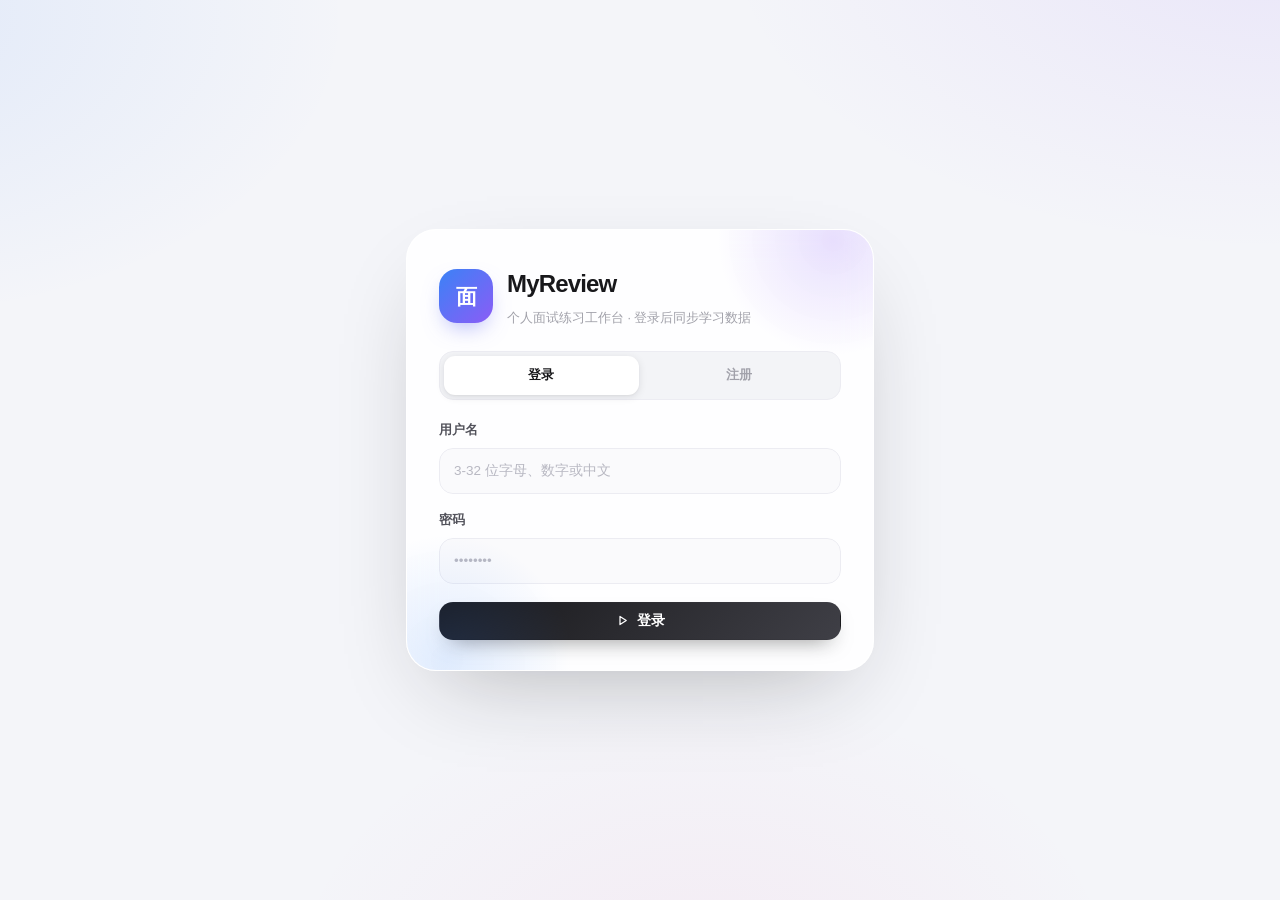
==== commit 070dc6da: "实现登录注册，用户信息隔离" ====
--- a/src/main/resources/static/index.html
+++ b/src/main/resources/static/index.html
@@ -4,6 +4,7 @@
   <meta charset="UTF-8" />
   <meta name="viewport" content="width=device-width, initial-scale=1.0" />
   <title>MyReview · 面试练习工作台</title>
+  <link rel="icon" href="data:image/svg+xml,%3Csvg xmlns='http://www.w3.org/2000/svg' viewBox='0 0 64 64'%3E%3Crect width='64' height='64' rx='16' fill='%236366f1'/%3E%3Ctext x='32' y='44' font-size='32' font-family='sans-serif' font-weight='700' text-anchor='middle' fill='white'%3EM%3C/text%3E%3C/svg%3E" />
   <link rel="stylesheet" href="css/app.css" />
 </head>
 <body>
@@ -24,6 +25,7 @@
   </div>
 
   <script src="js/icons.js"></script>
+  <script src="js/speech.js"></script>
   <script src="js/app.js"></script>
 </body>
 </html>
--- a/src/main/resources/static/css/app.css
+++ b/src/main/resources/static/css/app.css
@@ -1,872 +1,2288 @@
 /* ============================================================
-   MyReview —— 工程化界面基底
-   冷中性灰阶 + 单一克制强调色；边框走细、投影走轻、动效走短
+   MyReview —— Bento 便当盒界面
+   浅色底 + 大圆角白瓷卡片 + 粉彩点缀，网格错落、留白充足、
+   动效短而弹（200-300ms ease-out）。图标全部走内联 SVG。
    ============================================================ */
 
+/* ------------------------------------------------------------
+   1. 设计变量
+   ------------------------------------------------------------ */
 :root {
-  /* 中性色阶 */
-  --bg:            #f5f6f8;
+  /* 字号阶梯（设置页三档字号改的就是这组变量） */
+  --fs-xs:   11.5px;  /* 徽章、脚注、时间戳 */
+  --fs-sm:   12.5px;  /* 次要标签、小按钮 */
+  --fs-md:   13.5px;  /* 知识点名、列表项、表格 */
+  --fs-base: 15px;    /* 正文：题目、参考答案、记事本、点评 */
+  --fs-lg:   16px;    /* 面板标题 */
+  --fs-xl:   26px;    /* 页头标题 */
+  --fs-2xl:  34px;    /* 大数字 */
+
+  /* 中性色阶（暖锌灰，避免纯灰发脏） */
+  --bg:            #f4f5f9;
   --surface:       #ffffff;
-  --surface-2:     #fafbfc;
-  --surface-3:     #f2f4f7;
-  --border:        #e4e7ec;
-  --border-strong: #d0d5dd;
+  --surface-2:     #fafafc;
+  --surface-3:     #f3f4f7;
+  --border:        #ececf2;
+  --border-strong: #dedee7;
 
   /* 文字 */
-  --text:    #101828;
-  --text-2:  #475467;
-  --text-3:  #98a2b3;
-
-  /* 强调（单一主色，不撞色） */
-  --accent:      #2f5bd7;
-  --accent-hover:#2447b0;
-  --accent-soft: #eef2fe;
-  --accent-line: #c7d5f8;
-
-  /* 状态（低饱和，只在必要处出现） */
-  --success:      #067647;
-  --success-soft: #ecfdf3;
-  --warning:      #b54708;
-  --warning-soft: #fffaeb;
-  --danger:       #b42318;
-  --danger-soft:  #fef3f2;
-
-  /* 几何 */
-  --r-sm: 6px;
-  --r-md: 10px;
-  --r-lg: 14px;
-  --sidebar-w: 264px;
-
-  /* 投影：极轻，只用于悬浮 */
-  --shadow-xs: 0 1px 2px rgba(16, 24, 40, .05);
-  --shadow-sm: 0 1px 3px rgba(16, 24, 40, .08), 0 1px 2px rgba(16, 24, 40, .04);
-  --shadow-md: 0 4px 12px -2px rgba(16, 24, 40, .10), 0 2px 6px -2px rgba(16, 24, 40, .06);
-  --shadow-lg: 0 12px 32px -8px rgba(16, 24, 40, .18), 0 4px 10px -4px rgba(16, 24, 40, .08);
-
-  /* 动效：短、收得干净，不做夸张回弹 */
-  --ease-out:   cubic-bezier(.22, 1, .36, 1);
-  --ease-in-out:cubic-bezier(.65, 0, .35, 1);
-  --dur-fast: 130ms;
-  --dur:      220ms;
-  --dur-slow: 380ms;
+  --text:    #18181b;
+  --text-2:  #52525b;
+  --text-3:  #a1a1aa;
+
+  /* 粉彩强调色（Bento 的彩色格子） */
+  --accent:       #3b82f6;
+  --accent-2:     #8b5cf6;
+  --accent-3:     #ec4899;
+  --accent-4:     #f97316;
+  --accent-soft:  #eef4ff;
+  --accent-line:  #dbe7ff;
+
+  --success:      #10b981;
+  --success-soft: #ecfdf5;
+  --warning:      #f59e0b;
+  --warning-soft: #fffbeb;
+  --danger:       #f43f5e;
+  --danger-soft:  #fef2f2;
+  --violet:       #8b5cf6;
+  --violet-soft:  #f5f3ff;
+
+  /* 几何：大圆角是 Bento 的骨架 */
+  --r-sm: 10px;
+  --r-md: 14px;
+  --r-lg: 20px;
+  --r-xl: 26px;
+  --sidebar-w: 252px;
+
+  /* 投影：紧凑 → 宽广，悬停时过渡 */
+  --shadow-xs: 0 1px 2px rgba(24, 24, 27, .04);
+  --shadow-sm: 0 1px 3px rgba(24, 24, 27, .04), 0 10px 28px -18px rgba(24, 24, 27, .16);
+  --shadow-md: 0 4px 12px -4px rgba(24, 24, 27, .08), 0 20px 44px -22px rgba(24, 24, 27, .22);
+  --shadow-lg: 0 28px 80px -28px rgba(24, 24, 27, .32);
+
+  --ease-out: cubic-bezier(.22, 1, .36, 1);
+  --ease-in-out: cubic-bezier(.65, 0, .35, 1);
+  --dur-fast: 150ms;
+  --dur: 220ms;
+  --dur-slow: 320ms;
 
   --font: "Inter", -apple-system, BlinkMacSystemFont, "Segoe UI",
           "PingFang SC", "Hiragino Sans GB", "Microsoft YaHei", sans-serif;
   --mono: "JetBrains Mono", "SF Mono", ui-monospace, Menlo, Consolas, monospace;
 }
 
+html[data-fs="small"] {
+  --fs-xs: 10.5px; --fs-sm: 11.5px; --fs-md: 12.5px; --fs-base: 13.5px;
+  --fs-lg: 15px; --fs-xl: 23px; --fs-2xl: 30px;
+}
+html[data-fs="large"] {
+  --fs-xs: 13px; --fs-sm: 14px; --fs-md: 15.5px; --fs-base: 17px;
+  --fs-lg: 18.5px; --fs-xl: 30px; --fs-2xl: 40px;
+}
+
+/* ------------------------------------------------------------
+   2. 基底
+   ------------------------------------------------------------ */
 * { box-sizing: border-box; }
 html, body { margin: 0; padding: 0; min-height: 100%; }
+html { scroll-behavior: smooth; }
+
 body {
   font-family: var(--font);
-  background: var(--bg);
   color: var(--text);
-  font-size: 13.5px;
-  line-height: 1.65;
+  font-size: var(--fs-base);
+  line-height: 1.7;
+  background-color: var(--bg);
+  background-image:
+    radial-gradient(900px 520px at 100% -8%, rgba(139, 92, 246, .10), transparent 62%),
+    radial-gradient(820px 520px at -10% 2%, rgba(59, 130, 246, .10), transparent 58%),
+    radial-gradient(700px 500px at 55% 110%, rgba(236, 72, 153, .06), transparent 60%);
+  background-attachment: fixed;
   -webkit-font-smoothing: antialiased;
   text-rendering: optimizeLegibility;
 }
-::selection { background: var(--accent-soft); }
+
+::selection { background: #dfe8ff; color: #1e3a8a; }
 
 /* 数字一律等宽，避免跳动 */
-.stat-value, .score-big, .qnav-btn, .num { font-variant-numeric: tabular-nums; }
-
-/* ============================================================
-   布局：侧边栏 264px，主区域铺满
-   ============================================================ */
-.layout { display: flex; min-height: 100vh; }
+.num, .kpi-val, .score-big, .qnav-btn, .s-value, .tab-badge { font-variant-numeric: tabular-nums; }
+
+/* 细滚动条 */
+* { scrollbar-width: thin; scrollbar-color: #d9d9e3 transparent; }
+*::-webkit-scrollbar { width: 10px; height: 10px; }
+*::-webkit-scrollbar-thumb {
+  background: #d9d9e3; border-radius: 999px;
+  border: 3px solid transparent; background-clip: content-box;
+}
+*::-webkit-scrollbar-thumb:hover { background: #c4c4d2; background-clip: content-box; }
+*::-webkit-scrollbar-track { background: transparent; }
+
+a { color: inherit; }
+:focus-visible { outline: 2px solid #818cf8; outline-offset: 2px; }
+code {
+  font-family: var(--mono); font-size: .95em;
+  background: var(--surface-3); border-radius: 6px; padding: 1px 6px;
+}
+
+/* ------------------------------------------------------------
+   3. 布局：浮空侧栏 + 主内容
+   ------------------------------------------------------------ */
+.layout {
+  display: flex;
+  gap: 16px;
+  min-height: 100vh;
+  max-width: 2400px;
+  margin: 0 auto;
+  padding: 10px;
+}
 
 .sidebar {
   width: var(--sidebar-w);
   flex-shrink: 0;
-  background: var(--surface);
-  border-right: 1px solid var(--border);
+  position: sticky;
+  top: 10px;
+  height: calc(100vh - 20px);
   display: flex;
   flex-direction: column;
-  position: sticky;
-  top: 0;
-  height: 100vh;
+  background: rgba(255, 255, 255, .82);
+  border: 1px solid rgba(255, 255, 255, .9);
+  border-radius: var(--r-xl);
+  box-shadow: var(--shadow-sm);
+  backdrop-filter: blur(20px);
+  -webkit-backdrop-filter: blur(20px);
+  overflow: hidden;
 }
 
 .brand {
+  display: flex; align-items: center; gap: 12px;
+  padding: 22px 20px 18px;
+}
+.brand-icon {
+  width: 42px; height: 42px; flex-shrink: 0;
+  display: flex; align-items: center; justify-content: center;
+  border-radius: 14px;
+  background: linear-gradient(135deg, var(--accent) 0%, var(--accent-2) 100%);
+  color: #fff; font-size: 17px; font-weight: 750; letter-spacing: -.02em;
+  box-shadow: 0 10px 22px -8px rgba(99, 102, 241, .55);
+}
+.brand-text { display: flex; flex-direction: column; line-height: 1.25; min-width: 0; }
+.brand-text strong { font-size: var(--fs-lg); letter-spacing: -.02em; }
+.brand-text span { font-size: var(--fs-xs); color: var(--text-3); margin-top: 2px; }
+
+.nav {
+  flex: 1;
+  padding: 4px 14px 14px;
+  display: flex; flex-direction: column; gap: 4px;
+  overflow-y: auto;
+}
+.nav-section {
+  padding: 16px 12px 6px;
+  font-size: 10.5px; font-weight: 700;
+  letter-spacing: .14em; text-transform: uppercase;
+  color: var(--text-3);
+}
+.nav-item {
   display: flex; align-items: center; gap: 11px;
-  padding: 18px 18px 16px;
-  border-bottom: 1px solid var(--border);
-}
-.brand-icon {
-  width: 34px; height: 34px; border-radius: 9px;
-  background: var(--accent); color: #fff;
-  display: flex; align-items: center; justify-content: center;
-  font-size: 15px; font-weight: 700; letter-spacing: -.02em;
-  flex-shrink: 0;
-}
-.brand-text { display: flex; flex-direction: column; line-height: 1.25; min-width: 0; }
-.brand-text strong { font-size: 14px; letter-spacing: -.01em; }
-.brand-text span { font-size: 11px; color: var(--text-3); }
-
-.nav { flex: 1; padding: 12px 12px; display: flex; flex-direction: column; gap: 2px; overflow-y: auto; }
-.nav-section {
-  font-size: 10.5px; font-weight: 600; letter-spacing: .07em; text-transform: uppercase;
-  color: var(--text-3); padding: 12px 10px 6px;
-}
-.nav-item {
-  display: flex; align-items: center; gap: 10px;
-  padding: 8px 10px; border-radius: var(--r-sm);
+  padding: 10px 12px;
+  border-radius: 14px;
   color: var(--text-2); text-decoration: none;
-  font-size: 13px; font-weight: 500;
-  transition: background var(--dur-fast) var(--ease-out), color var(--dur-fast) var(--ease-out);
-  position: relative;
-}
-.nav-item:hover { background: var(--surface-3); color: var(--text); }
-.nav-item.active { background: var(--accent-soft); color: var(--accent); font-weight: 600; }
-.nav-item.active::before {
-  content: ""; position: absolute; left: -12px; top: 50%; transform: translateY(-50%);
-  width: 3px; height: 18px; border-radius: 0 3px 3px 0; background: var(--accent);
-}
-.nav-icon { width: 18px; display: flex; align-items: center; justify-content: center; flex-shrink: 0; }
-
-/* 用户区（登录/注册预留，当前为 mock） */
-.user-panel {
-  border-top: 1px solid var(--border);
-  padding: 12px;
-}
+  font-size: var(--fs-base); font-weight: 550;
+  transition: background var(--dur-fast) var(--ease-out),
+              color var(--dur-fast) var(--ease-out),
+              transform var(--dur-fast) var(--ease-out),
+              box-shadow var(--dur-fast) var(--ease-out);
+}
+.nav-item:hover { background: rgba(24, 24, 27, .045); color: var(--text); transform: translateX(2px); }
+.nav-item.active {
+  color: #3730a3;
+  background: linear-gradient(135deg, rgba(59, 130, 246, .13), rgba(139, 92, 246, .13));
+  box-shadow: inset 0 0 0 1px rgba(99, 102, 241, .15);
+  font-weight: 650;
+}
+.nav-icon { width: 20px; display: flex; align-items: center; justify-content: center; flex-shrink: 0; }
+.nav-item.active .nav-icon { color: #4f46e5; }
+
+/* 侧栏底部用户卡 */
+.user-panel { padding: 14px; }
 .user-card {
   display: flex; align-items: center; gap: 10px;
-  padding: 8px 10px; border-radius: var(--r-md);
-  background: var(--surface-2); border: 1px solid var(--border);
-}
+  padding: 9px 10px;
+  border-radius: 18px;
+  background: linear-gradient(140deg, #f7f8ff, #f3f5fc);
+  border: 1px solid #eceefb;
+  cursor: pointer;
+  transition: box-shadow var(--dur) var(--ease-out), transform var(--dur) var(--ease-out);
+}
+.user-card:hover { box-shadow: var(--shadow-sm); transform: translateY(-1px); }
 .user-avatar {
-  width: 32px; height: 32px; border-radius: 50%;
-  background: linear-gradient(135deg, var(--accent) 0%, #5b7fe8 100%);
-  color: #fff; font-size: 12px; font-weight: 700;
-  display: flex; align-items: center; justify-content: center; flex-shrink: 0;
-}
-.user-meta { min-width: 0; flex: 1; }
-.user-name { font-size: 12.5px; font-weight: 600; line-height: 1.3; }
-.user-sub { font-size: 10.5px; color: var(--text-3); }
+  width: 36px; height: 36px; flex-shrink: 0;
+  display: flex; align-items: center; justify-content: center;
+  border-radius: 12px;
+  background: linear-gradient(135deg, #6366f1, #a855f7);
+  color: #fff; font-weight: 700; font-size: var(--fs-md);
+  box-shadow: 0 6px 14px -6px rgba(99, 102, 241, .55);
+}
+.user-avatar-img {
+  width: 36px; height: 36px; flex-shrink: 0;
+  border-radius: 12px; object-fit: cover;
+  border: 1px solid rgba(24, 24, 27, .06);
+}
+.user-meta { flex: 1; min-width: 0; }
+.user-name { font-size: var(--fs-md); font-weight: 650; line-height: 1.35; overflow: hidden; text-overflow: ellipsis; white-space: nowrap; }
+.user-sub { font-size: var(--fs-xs); color: var(--text-3); overflow: hidden; text-overflow: ellipsis; white-space: nowrap; }
 .user-menu-btn {
-  border: 0; background: transparent; color: var(--text-3);
-  cursor: pointer; padding: 4px; border-radius: var(--r-sm);
+  flex-shrink: 0;
+  width: 30px; height: 30px;
+  display: grid; place-items: center;
+  border: 0; border-radius: 10px;
+  background: transparent; color: var(--text-3);
+  cursor: pointer;
   transition: background var(--dur-fast) var(--ease-out), color var(--dur-fast) var(--ease-out);
 }
-.user-menu-btn:hover { background: var(--surface-3); color: var(--text-2); }
-
-/* 主区域：铺满 */
+.user-menu-btn:hover { background: #fff; color: var(--danger); }
+
 .content {
   flex: 1;
   min-width: 0;
-  padding: 26px 32px 56px;
+  padding: 8px 2px 48px 0;
+}
+
+/* 未登录：整页让位给登录卡片 */
+body.auth-mode .layout { display: block; padding: 0; }
+body.auth-mode .sidebar { display: none; }
+body.auth-mode .content {
+  min-height: 100vh;
+  display: flex; align-items: center; justify-content: center;
+  padding: 32px;
+}
+
+/*
+ * fill-mode 用 backwards 而不是 both：both 会把最后一帧的 transform 留在 #view 上
+ * （computed 是 identity matrix 而不是 none），使 #view 成为 fixed 元素的包含块，
+ * 吸顶 mini 条就永远越不出主内容区、横跨不到菜单栏。
+ */
+.view-enter { animation: view-in var(--dur-slow) var(--ease-out) backwards; }
+@keyframes view-in {
+  from { opacity: 0; transform: translateY(10px); }
+  to   { opacity: 1; transform: none; }
+}
+
+/* ------------------------------------------------------------
+   4. 页头
+   ------------------------------------------------------------ */
+/*
+ * 页头吸顶：滚过页头原始位置后变成一条 mini 条（标题缩小、eyebrow 收起），
+ * 操作按钮保持可点。判定阈值用页头的**文档绝对位置**，与 mini 后的高度无关，
+ * 所以不会出现「缩小→判定失效→还原→再缩小」的抖动。
+ *
+ * mini 条用 fixed 横跨整个视口（含左侧菜单栏那一段），**完全透明**——
+ * 页面背景是渐变，加背景色会切出一道明显的分界。内容用 padding 对齐到主内容区，
+ * 所以文字仍停在原来的位置，只是容器铺满全宽。
+ * 脱离文档流后由 JS 插入等高占位块，避免内容跳动。
+ */
+.page-head,
+.session-head {
+  z-index: 60;
+}
+
+/* 吸顶后占据的那段空间：高度由 JS 写入，内容位置保持不变 */
+.sticky-head-spacer { flex: none; }
+
+.page-head {
+  display: flex; align-items: flex-end; gap: 20px;
+  margin: 6px 0 24px;
+  flex-wrap: wrap;
+}
+.page-head .ph-main { flex: 1; min-width: 240px; }
+.eyebrow {
+  display: inline-flex; align-items: center;
+  margin-bottom: 10px;
+  padding: 4px 11px;
+  border-radius: 999px;
+  background: rgba(99, 102, 241, .09);
+  color: #4f46e5;
+  font-size: 10.5px; font-weight: 700;
+  letter-spacing: .15em; text-transform: uppercase;
+  max-height: 26px;
+  overflow: hidden;
+  transition: max-height var(--dur) var(--ease-out),
+              margin var(--dur) var(--ease-out),
+              opacity var(--dur) var(--ease-out);
+}
+.page-head h1 {
+  margin: 0;
+  font-size: var(--fs-xl);
+  font-weight: 750;
+  letter-spacing: -.035em;
+  line-height: 1.2;
+  transition: font-size var(--dur) var(--ease-out);
+}
+.page-head p { margin: 6px 0 0; color: var(--text-2); font-size: var(--fs-base); max-width: 74ch; }
+.page-actions { display: flex; gap: 10px; align-items: center; flex-wrap: wrap; }
+
+/* mini 条：fixed 横跨全宽 + 透明，内容左对齐到主内容区 */
+.page-head.mini,
+.session-head.mini {
+  position: fixed;
+  top: 0; left: 0; right: 0;
+  margin: 0;
+  /* 上下 padding 与内容一起构成 mini 条高度；左右让内容对齐到主内容区 */
+  padding: 6px calc(10px + 2px) 6px calc(var(--sidebar-w) + 16px + 10px);
+  background: transparent;
+  border: 0;
+  box-shadow: none;
+  backdrop-filter: none;
+  -webkit-backdrop-filter: none;
+  /* 条是全宽的（覆盖到菜单栏上方），透明但会挡住点击——只有内容自己接事件 */
+  pointer-events: none;
+}
+.page-head.mini > *,
+.session-head.mini > * { pointer-events: auto; }
+
+/* mini 条：字号收一档，副标题与描述让位给内容。
+   基础页头是 flex-end（大标题压着底线），mini 条只有一个标题 + 按钮，改居中才不会把标题顶下去 */
+.page-head.mini { align-items: center; }
+.page-head.mini h1 { font-size: 17px; }
+/* 必须 display:none：inline-flex 即使压成 0 高，仍会占一个 line box，把标题顶下去 */
+.page-head.mini .eyebrow { display: none; }
+.page-head.mini p { display: none; }
+.page-head.mini .page-actions { gap: 8px; }
+.page-head.mini .page-actions .btn { padding: 6px 12px; font-size: var(--fs-sm); }
+/*
+ * 透明吸顶时内容会从标题后面穿过。只给文字加浅色光晕保证可读——
+ * 不是背景块，所以页面渐变的颜色和过渡仍然完整可见。
+ */
+.page-head.mini h1,
+.session-head.mini h1,
+.page-head.mini .back-link,
+.session-head.mini .back-link {
+  text-shadow: 0 0 2px rgba(244, 245, 249, .95),
+               0 0 6px rgba(244, 245, 249, .9),
+               0 0 16px rgba(244, 245, 249, .85);
+}
+
+/* ------------------------------------------------------------
+   5. Bento 网格与卡片
+   ------------------------------------------------------------ */
+.stagger {
+  display: grid;
+  grid-template-columns: repeat(12, minmax(0, 1fr));
+  gap: 20px;
+  align-items: start;
+}
+.stagger > * { grid-column: span 12; min-width: 0; }
+
+.span-4 { grid-column: span 4; }
+.span-5 { grid-column: span 5; }
+.span-6 { grid-column: span 6; }
+.span-7 { grid-column: span 7; }
+.span-8 { grid-column: span 8; }
+.span-12 { grid-column: span 12; }
+
+.card {
+  position: relative;
+  background: var(--surface);
+  border: 1px solid rgba(24, 24, 27, .055);
+  border-radius: var(--r-xl);
+  padding: 24px;
+  box-shadow: var(--shadow-sm);
+  min-width: 0;
+  transition: box-shadow var(--dur) var(--ease-out), border-color var(--dur) var(--ease-out);
+}
+.card:hover { box-shadow: var(--shadow-md); border-color: rgba(99, 102, 241, .14); }
+
+.card > h2,
+.panel > h3 {
+  display: flex; align-items: center; gap: 8px; flex-wrap: wrap;
+  margin: 0 0 16px;
+  font-size: var(--fs-lg);
+  font-weight: 700;
+  letter-spacing: -.015em;
+  line-height: 1.4;
+}
+.card > h2 .sub, .panel > h3 .muted { font-weight: 500; }
+
+.sub { font-size: var(--fs-sm); color: var(--text-3); font-weight: 500; }
+.muted { color: var(--text-3); }
+.count { font-size: var(--fs-xs); color: var(--text-3); }
+.spacer { margin-left: auto; }
+
+/* 可折叠面板 */
+.panel {
+  position: relative;
+  background: rgba(255, 255, 255, .9);
+  border: 1px solid rgba(24, 24, 27, .055);
+  border-radius: var(--r-xl);
+  padding: 22px 24px;
+  box-shadow: var(--shadow-sm);
+  min-width: 0;
+}
+.panel > h3 { margin-bottom: 16px; }
+.panel-toggle {
+  margin-left: auto;
+  padding: 5px 12px;
+  border: 0; border-radius: 999px;
+  background: rgba(24, 24, 27, .05);
+  color: var(--text-3);
+  font: inherit; font-size: var(--fs-xs); font-weight: 600;
+  cursor: pointer;
+  transition: background var(--dur-fast) var(--ease-out), color var(--dur-fast) var(--ease-out);
+}
+.panel-toggle:hover { background: rgba(24, 24, 27, .08); color: var(--text-2); }
+.panel.collapsed .panel-content { display: none; }
+.panel-accent {
+  background: linear-gradient(145deg, #f6f4ff 0%, #eef4ff 100%);
+  border-color: #e6e1ff;
+}
+.panel-success {
+  background: linear-gradient(145deg, #f0fdf4 0%, #eef9ff 100%);
+  border-color: #d6f3e3;
+}
+.panel-neutral { background: rgba(255, 255, 255, .9); }
+
+.cols-2 { display: grid; grid-template-columns: repeat(2, minmax(0, 1fr)); gap: 16px; }
+.cols-3 { display: grid; grid-template-columns: repeat(3, minmax(0, 1fr)); gap: 16px; }
+
+/* ------------------------------------------------------------
+   6. 按钮 / 链接 / 分段控件
+   ------------------------------------------------------------ */
+.btn {
+  display: inline-flex; align-items: center; justify-content: center; gap: 7px;
+  padding: 10px 16px;
+  border: 1px solid transparent;
+  border-radius: 14px;
+  background: transparent;
+  color: var(--text);
+  font-family: var(--font); font-size: var(--fs-md); font-weight: 650;
+  line-height: 1.2;
+  text-decoration: none; white-space: nowrap;
+  cursor: pointer;
+  transition: transform var(--dur-fast) var(--ease-out),
+              box-shadow var(--dur-fast) var(--ease-out),
+              background var(--dur-fast) var(--ease-out),
+              border-color var(--dur-fast) var(--ease-out),
+              color var(--dur-fast) var(--ease-out);
+}
+.btn:active { transform: scale(.97); }
+.btn svg { flex-shrink: 0; }
+
+.btn-primary {
+  color: #fff;
+  background: linear-gradient(135deg, #18181b 0%, #3f3f46 100%);
+  box-shadow: 0 10px 22px -12px rgba(24, 24, 27, .65);
+}
+.btn-primary:hover {
+  transform: translateY(-1px);
+  box-shadow: 0 16px 30px -14px rgba(24, 24, 27, .6);
+}
+.btn-ghost {
+  color: var(--text-2);
+  background: #fff;
+  border-color: var(--border);
+  box-shadow: var(--shadow-xs);
+}
+.btn-ghost:hover {
+  color: var(--text);
+  border-color: var(--border-strong);
+  background: var(--surface-2);
+  transform: translateY(-1px);
+}
+.btn-quiet { color: var(--text-3); background: transparent; }
+.btn-quiet:hover { color: var(--text-2); background: var(--surface-3); }
+.btn-success {
+  color: #fff;
+  background: linear-gradient(135deg, #10b981 0%, #059669 100%);
+  box-shadow: 0 10px 22px -12px rgba(16, 185, 129, .65);
+}
+.btn-success:hover { transform: translateY(-1px); box-shadow: 0 16px 30px -14px rgba(16, 185, 129, .6); }
+.btn-danger {
+  color: #fff;
+  background: linear-gradient(135deg, #fb7185 0%, #e11d48 100%);
+  box-shadow: 0 10px 22px -12px rgba(225, 29, 72, .55);
+}
+.btn-danger:hover { transform: translateY(-1px); }
+.btn-sm { padding: 7px 12px; border-radius: 11px; font-size: var(--fs-sm); }
+.btn-lg { padding: 13px 22px; border-radius: 16px; font-size: var(--fs-base); }
+.btn[disabled], .btn:disabled {
+  opacity: .45;
+  cursor: not-allowed;
+  transform: none !important;
+  box-shadow: none;
+}
+.btn.active {
+  background: linear-gradient(135deg, rgba(59, 130, 246, .12), rgba(139, 92, 246, .12));
+  border-color: rgba(99, 102, 241, .22);
+  color: #4338ca;
+}
+.btn-row {
+  display: flex; align-items: center; gap: 10px; flex-wrap: wrap;
+  margin-top: 16px;
+}
+
+.link {
+  display: inline-flex; align-items: center; gap: 4px;
+  padding: 0; border: 0; background: none;
+  color: var(--accent);
+  font: inherit; font-size: var(--fs-md); font-weight: 600;
+  text-decoration: none; cursor: pointer;
+}
+.link:hover { text-decoration: underline; text-underline-offset: 3px; }
+
+/* 三段式分段控件（iOS 风格） */
+.seg {
+  display: inline-flex; flex-wrap: wrap; gap: 3px;
+  width: fit-content; max-width: 100%;
+  align-self: flex-start;
+  padding: 4px;
+  background: var(--surface-3);
+  border: 1px solid var(--border);
+  border-radius: 14px;
+}
+.seg button, .seg a {
+  display: inline-flex; align-items: center; justify-content: center; gap: 6px;
+  padding: 7px 13px;
+  border: 0; border-radius: 10px;
+  background: transparent;
+  color: var(--text-3);
+  font: inherit; font-size: var(--fs-sm); font-weight: 650;
+  text-decoration: none; white-space: nowrap;
+  cursor: pointer;
+  transition: background var(--dur-fast) var(--ease-out),
+              color var(--dur-fast) var(--ease-out),
+              box-shadow var(--dur-fast) var(--ease-out),
+              transform var(--dur-fast) var(--ease-out);
+}
+.seg button:hover, .seg a:hover { color: var(--text-2); }
+.seg button:active, .seg a:active { transform: scale(.97); }
+.seg button.active, .seg a.active {
+  background: #fff;
+  color: var(--text);
+  box-shadow: 0 2px 8px rgba(24, 24, 27, .10), 0 1px 2px rgba(24, 24, 27, .04);
+}
+select.btn { appearance: auto; padding-right: 12px; }
+
+/* ------------------------------------------------------------
+   7. 徽章 / 标签 / 状态点
+   ------------------------------------------------------------ */
+.badge {
+  display: inline-flex; align-items: center; gap: 5px;
+  padding: 3px 9px;
+  border-radius: 999px;
+  background: var(--surface-3);
+  color: var(--text-2);
+  font-size: var(--fs-xs); font-weight: 650;
+  line-height: 1.6; white-space: nowrap;
+}
+.badge-blue   { background: #eff6ff; color: #1d4ed8; }
+.badge-green  { background: #ecfdf5; color: #047857; }
+.badge-orange { background: #fff7ed; color: #c2410c; }
+.badge-purple { background: #f5f3ff; color: #6d28d9; }
+.badge-red    { background: #fef2f2; color: #b91c1c; }
+.badge-gray   { background: #f4f4f5; color: #52525b; }
+
+.tier-chip {
+  display: inline-flex; align-items: center;
+  padding: 2px 9px;
+  border-radius: 8px;
+  font-size: var(--fs-xs); font-weight: 700;
+  white-space: nowrap;
+}
+.tier-chip.tier-base  { background: #eff6ff; color: #1d4ed8; }
+.tier-chip.tier-mid   { background: #f5f3ff; color: #6d28d9; }
+.tier-chip.tier-major { background: #fff7ed; color: #c2410c; }
+
+.pts-chip, .score-chip {
+  display: inline-flex; align-items: center; gap: 4px;
+  padding: 2px 9px;
+  border-radius: 999px;
+  font-size: var(--fs-xs); font-weight: 650;
+  white-space: nowrap;
+}
+.pts-chip { background: #f4f4f5; color: #52525b; }
+.score-chip { background: var(--surface-3); color: var(--text-2); }
+.score-chip.score-high { background: #ecfdf5; color: #047857; }
+.score-chip.score-mid  { background: #eff6ff; color: #1d4ed8; }
+.score-chip.score-low  { background: #fef2f2; color: #b91c1c; }
+
+.score-high { color: #059669; }
+.score-mid  { color: #2563eb; }
+.score-low  { color: #e11d48; }
+
+.score-row { display: flex; align-items: center; gap: 20px; flex-wrap: wrap; margin-top: 4px; }
+.score-big {
+  font-size: var(--fs-2xl);
+  font-weight: 800;
+  letter-spacing: -.055em;
+  line-height: 1;
+}
+
+.dim-chip {
+  display: inline-flex; align-items: center; gap: 5px;
+  padding: 4px 10px;
+  border-radius: 999px;
+  background: var(--surface-3);
+  border: 1px solid var(--border);
+  font-size: var(--fs-xs); color: var(--text-2);
+}
+.dim-chip b { color: var(--text); }
+.dims { display: flex; gap: 8px; flex-wrap: wrap; }
+
+.dot {
+  display: inline-block;
+  width: 8px; height: 8px;
+  margin-right: 7px;
+  border-radius: 50%;
+  background: var(--text-3);
+  vertical-align: middle;
+}
+.dot-red    { background: #f43f5e; }
+.dot-orange { background: #f59e0b; }
+.dot-gray   { background: #a1a1aa; }
+.dot-violet { background: #8b5cf6; }
+
+.tag-list { display: flex; flex-wrap: wrap; gap: 7px; }
+.tag {
+  display: inline-flex; align-items: center;
+  padding: 3px 10px;
+  border-radius: 999px;
+  background: var(--surface-3);
+  color: var(--text-2);
+  font-size: var(--fs-xs); font-weight: 550;
+}
+.tag.ok    { background: #ecfdf5; color: #047857; }
+.tag.weak  { background: #fff1f2; color: #be123c; }
+.tag.muted { background: #f4f4f5; color: #71717a; }
+
+/* ------------------------------------------------------------
+   8. 表单
+   ------------------------------------------------------------ */
+.form-grid {
+  display: grid;
+  grid-template-columns: repeat(2, minmax(0, 1fr));
+  gap: 16px 18px;
+}
+.field { display: flex; flex-direction: column; gap: 7px; min-width: 0; }
+.field.full { grid-column: 1 / -1; }
+.field label {
+  display: flex; align-items: center; gap: 6px; flex-wrap: wrap;
+  font-size: var(--fs-sm); font-weight: 650; color: var(--text-2);
+}
+.req { color: var(--danger); }
+.hint-inline { font-size: var(--fs-xs); font-weight: 500; color: var(--text-3); }
+
+input[type="text"],
+input[type="password"],
+input[type="number"],
+input[type="search"],
+select,
+textarea {
   width: 100%;
-}
-
-/* ============================================================
-   页头
-   ============================================================ */
-.page-head {
-  display: flex; align-items: flex-start; gap: 20px;
-  margin-bottom: 22px; flex-wrap: wrap;
-}
-.page-head .ph-main { flex: 1; min-width: 260px; }
-.page-head .eyebrow {
-  font-size: 10.5px; font-weight: 600; letter-spacing: .09em; text-transform: uppercase;
-  color: var(--accent); margin-bottom: 5px;
-}
-.page-head h1 { margin: 0; font-size: 21px; letter-spacing: -.022em; font-weight: 650; }
-.page-head p { margin: 5px 0 0; color: var(--text-2); font-size: 13px; max-width: 74ch; }
-.page-actions { display: flex; gap: 8px; align-items: center; flex-wrap: wrap; }
-
-/* ============================================================
-   卡片 / 面板
-   ============================================================ */
-.card {
+  padding: 11px 14px;
+  border: 1px solid var(--border);
+  border-radius: 14px;
+  background: var(--surface-2);
+  color: var(--text);
+  font-family: var(--font);
+  font-size: var(--fs-md);
+  line-height: 1.6;
+  transition: border-color var(--dur) var(--ease-out),
+              box-shadow var(--dur) var(--ease-out),
+              background var(--dur) var(--ease-out);
+}
+input::placeholder, textarea::placeholder { color: #b8b8c2; }
+input:hover, select:hover, textarea:hover { border-color: var(--border-strong); }
+input:focus, select:focus, textarea:focus {
+  outline: none;
+  background: #fff;
+  border-color: #a5b4fc;
+  box-shadow: 0 0 0 4px rgba(99, 102, 241, .13);
+}
+textarea { min-height: 100px; resize: vertical; line-height: 1.75; }
+textarea.tall { min-height: 150px; }
+
+select {
+  appearance: none;
+  padding-right: 36px;
+  background-image:
+    linear-gradient(45deg, transparent 50%, #71717a 50%),
+    linear-gradient(135deg, #71717a 50%, transparent 50%);
+  background-position: calc(100% - 18px) 50%, calc(100% - 13px) 50%;
+  background-size: 5px 5px, 5px 5px;
+  background-repeat: no-repeat;
+  cursor: pointer;
+}
+.field .tip { font-size: var(--fs-sm); color: var(--text-3); }
+.tip { font-size: var(--fs-sm); color: var(--text-3); }
+.hint { font-size: var(--fs-sm); color: var(--text-3); line-height: 1.7; }
+.hint.ok { color: #047857; }
+.hint.warn { color: #b45309; }
+.inline-row { display: flex; align-items: center; gap: 8px; flex-wrap: wrap; }
+.inline-row > select, .inline-row > input { flex: 1 1 180px; width: auto; }
+.save-bar { display: flex; align-items: center; gap: 12px; margin-top: 18px; }
+.save-ok { color: var(--success); font-size: var(--fs-sm); font-weight: 650; }
+
+/* ------------------------------------------------------------
+   9. 空态 / 错误 / 进度
+   ------------------------------------------------------------ */
+.empty {
+  display: flex; flex-direction: column; align-items: center; justify-content: center;
+  gap: 10px;
+  padding: 36px 20px;
+  border-radius: 20px;
+  color: var(--text-3);
+  text-align: center;
+}
+.empty-icon {
+  width: 54px; height: 54px;
+  display: grid; place-items: center;
+  border-radius: 18px;
+  background: linear-gradient(135deg, #f4f4ff, #eef6ff);
+  color: #818cf8;
+  box-shadow: inset 0 0 0 1px rgba(99, 102, 241, .08);
+}
+.empty-title { font-size: var(--fs-md); font-weight: 650; color: var(--text-2); }
+
+.progress-box { padding: 6px 0 2px; }
+.progress-line {
+  display: flex; justify-content: space-between; gap: 12px;
+  font-size: var(--fs-md); color: var(--text-2);
+  margin-bottom: 8px;
+}
+.progress-track {
+  height: 8px;
+  border-radius: 999px;
+  background: var(--surface-3);
+  overflow: hidden;
+}
+.progress-fill {
+  position: relative;
+  height: 100%;
+  border-radius: 999px;
+  background: linear-gradient(90deg, var(--accent), var(--accent-2));
+  transition: width var(--dur-slow) var(--ease-out);
+}
+.progress-fill::after {
+  content: "";
+  position: absolute; inset: 0;
+  background: linear-gradient(90deg, transparent, rgba(255, 255, 255, .5), transparent);
+  transform: translateX(-100%);
+  animation: shimmer 1.9s var(--ease-in-out) infinite;
+}
+.progress-error {
+  display: flex; align-items: center; gap: 6px; flex-wrap: wrap;
+  margin-top: 10px;
+  padding: 9px 12px;
+  border-radius: 12px;
+  background: var(--danger-soft);
+  color: #b91c1c;
+  font-size: var(--fs-sm);
+}
+.progress-error .btn { margin-left: auto; }
+
+.progress-strip {
+  display: flex; align-items: center; gap: 10px; flex-wrap: wrap;
+  padding: 12px 16px;
+  border-radius: 18px;
+  background: rgba(255, 255, 255, .82);
+  border: 1px solid var(--border);
+  box-shadow: var(--shadow-xs);
+  backdrop-filter: blur(12px);
+  font-size: var(--fs-sm);
+  color: var(--text-2);
+}
+.progress-strip > span { display: inline-flex; align-items: baseline; gap: 4px; }
+.progress-strip b { color: var(--text); font-weight: 700; }
+.progress-strip .spacer { margin-left: auto; }
+
+/* spinner */
+.spinner {
+  display: inline-block;
+  width: 14px; height: 14px;
+  border: 2px solid currentColor;
+  border-right-color: transparent;
+  border-radius: 50%;
+  opacity: .8;
+  animation: spin .7s linear infinite;
+  flex-shrink: 0;
+}
+@keyframes spin { to { transform: rotate(360deg); } }
+
+/* ------------------------------------------------------------
+   10. 列表 / 表格
+   ------------------------------------------------------------ */
+.list { display: flex; flex-direction: column; gap: 10px; }
+
+.list-item {
+  position: relative;
+  display: flex; align-items: center; gap: 14px;
+  padding: 14px 16px;
   background: var(--surface);
   border: 1px solid var(--border);
-  border-radius: var(--r-lg);
-  padding: 20px 22px;
-  margin-bottom: 16px;
-  transition: border-color var(--dur) var(--ease-out), box-shadow var(--dur) var(--ease-out);
-}
-.card.hoverable:hover { border-color: var(--border-strong); box-shadow: var(--shadow-sm); }
-.card > h2 {
-  margin: 0 0 14px; font-size: 13px; font-weight: 650;
-  letter-spacing: -.008em; display: flex; align-items: center; gap: 8px;
-}
-.card > h2 .sub { font-weight: 400; font-size: 11.5px; color: var(--text-3); }
-
-.panel {
-  border: 1px solid var(--border);
-  border-radius: var(--r-lg);
-  padding: 18px 20px;
+  border-radius: 18px;
+  cursor: pointer;
+  transition: transform var(--dur) var(--ease-out),
+              box-shadow var(--dur) var(--ease-out),
+              border-color var(--dur) var(--ease-out),
+              background var(--dur) var(--ease-out);
+}
+.list-item:hover {
+  transform: translateY(-2px);
+  box-shadow: var(--shadow-md);
+  border-color: #dcdcf5;
+}
+.li-icon {
+  width: 42px; height: 42px; flex-shrink: 0;
+  display: grid; place-items: center;
+  border-radius: 14px;
+  background: linear-gradient(135deg, #eef2ff, #f5f3ff);
+  color: #6366f1;
+}
+.li-main { flex: 1; min-width: 0; }
+.li-title {
+  display: flex; align-items: center; gap: 8px; flex-wrap: wrap;
+  font-size: var(--fs-base); font-weight: 650;
+  line-height: 1.4;
+}
+.li-sub { margin-top: 2px; font-size: var(--fs-sm); color: var(--text-3); }
+.li-stats {
+  display: flex; align-items: center; gap: 14px; flex-wrap: wrap;
+  font-size: var(--fs-sm); color: var(--text-3);
+}
+.li-stats b { color: var(--text-2); font-weight: 700; }
+
+/* 阶段列表 = 错落 Bento 卡片（7/5、5/7 交替） */
+.list.stagger { display: grid; grid-template-columns: repeat(12, 1fr); gap: 16px; }
+.list.stagger > .list-item {
+  grid-column: span 6;
+  align-items: flex-start;
+  flex-wrap: wrap;
+  padding: 20px;
+  border-radius: 22px;
+  background: linear-gradient(155deg, #ffffff 0%, #fbfbff 100%);
+}
+.list.stagger > .list-item:nth-child(4n+1) {
+  grid-column: span 7;
+  background: linear-gradient(150deg, #f4f7ff 0%, #fbfaff 100%);
+  border-color: #e8ecfb;
+}
+.list.stagger > .list-item:nth-child(4n+2) { grid-column: span 5; }
+.list.stagger > .list-item:nth-child(4n+3) {
+  grid-column: span 5;
+  background: linear-gradient(150deg, #fdf5ff 0%, #fbfaff 100%);
+  border-color: #f2e9fb;
+}
+.list.stagger > .list-item:nth-child(4n+4) { grid-column: span 7; }
+.list.stagger > .list-item .li-stats {
+  width: 100%;
+  margin-top: 12px;
+  padding-top: 12px;
+  border-top: 1px dashed rgba(24, 24, 27, .08);
+  justify-content: space-between;
+}
+.list.stagger > .list-item .li-main { padding-right: 26px; }
+.list.stagger > .list-item > .btn-quiet[data-action="delete-stage"] {
+  position: absolute; top: 12px; right: 12px;
+  opacity: .45;
+}
+.list.stagger > .list-item > .btn-quiet[data-action="delete-stage"]:hover { opacity: 1; }
+.list.stagger > .list-item:hover {
+  transform: translateY(-3px) scale(1.005);
+  box-shadow: 0 18px 40px -18px rgba(24, 24, 27, .22);
+}
+
+.tbl-wrap {
+  overflow-x: auto;
+  border: 1px solid var(--border);
+  border-radius: 18px;
+  background: var(--surface);
+}
+.tbl { width: 100%; border-collapse: collapse; font-size: var(--fs-md); }
+.tbl th {
+  padding: 12px 16px;
+  text-align: left;
+  background: var(--surface-2);
+  border-bottom: 1px solid var(--border);
+  color: var(--text-3);
+  font-size: var(--fs-xs); font-weight: 700;
+  letter-spacing: .06em; text-transform: uppercase;
+  white-space: nowrap;
+}
+.tbl td {
+  padding: 13px 16px;
+  border-bottom: 1px solid #f2f2f6;
+  color: var(--text-2);
+  vertical-align: middle;
+}
+.tbl tbody tr:last-child td { border-bottom: 0; }
+.tbl tbody tr { transition: background var(--dur-fast) var(--ease-out); }
+.tbl tbody tr:hover { background: #fafaff; }
+.tbl tbody tr.active {
+  background: #eef2ff;
+  box-shadow: inset 3px 0 0 var(--accent);
+}
+.tbl .w-2 { width: 48px; }
+.tbl .w-4 { width: 82px; }
+.tbl .w-5 { width: 104px; }
+.tbl .w-time { width: 156px; white-space: nowrap; }
+.ellipsis { max-width: 420px; overflow: hidden; text-overflow: ellipsis; white-space: nowrap; }
+.list-pager {
+  display: flex; align-items: center; justify-content: center; gap: 12px;
+  padding-top: 14px;
+}
+
+/* 卡片网格：阶段列表与练习列表共用 */
+.card-grid {
+  display: grid;
+  grid-template-columns: repeat(auto-fill, minmax(260px, 1fr));
+  gap: 16px;
+}
+.item-card {
+  position: relative;
+  display: flex; flex-direction: column; gap: 12px;
+  padding: 18px;
+  background: linear-gradient(155deg, #ffffff 0%, #fbfbff 100%);
+  border: 1px solid var(--border);
+  border-radius: 20px;
+  cursor: pointer;
+  transition: transform var(--dur) var(--ease-out),
+              box-shadow var(--dur) var(--ease-out),
+              border-color var(--dur) var(--ease-out);
+}
+.item-card:hover {
+  transform: translateY(-3px);
+  box-shadow: 0 18px 40px -18px rgba(24, 24, 27, .22);
+  border-color: #dcdcf5;
+}
+.item-card-head { display: flex; align-items: flex-start; gap: 12px; padding-right: 28px; }
+.item-card-stats {
+  display: flex; flex-wrap: wrap; gap: 6px 14px;
+  padding-top: 12px;
+  border-top: 1px dashed rgba(24, 24, 27, .08);
+  font-size: var(--fs-sm); color: var(--text-3);
+}
+.item-card-stats b { color: var(--text-2); font-weight: 700; }
+.item-card-foot { font-size: var(--fs-xs); color: var(--text-3); margin-top: auto; }
+.item-card-del { position: absolute; top: 10px; right: 10px; opacity: .45; }
+.item-card-del:hover { opacity: 1; }
+
+/* 练习页标题下的范围说明：默认两行，展开后显示全文 */
+.scope-line {
+  display: flex; align-items: flex-start; gap: 10px; flex-wrap: wrap;
+  margin: -8px 0 16px;
+}
+.scope-badges { display: inline-flex; gap: 6px; flex-shrink: 0; }
+.scope-text {
+  flex: 1; min-width: 200px;
+  color: var(--text-2); font-size: var(--fs-md); line-height: 1.6;
+  white-space: pre-wrap; word-break: break-word;
+  display: -webkit-box; -webkit-line-clamp: 2; -webkit-box-orient: vertical;
+  overflow: hidden;
+}
+.scope-text.open { display: block; -webkit-line-clamp: unset; }
+
+/* 阶段切换：横向滚动胶囊 */
+.stage-chips {
+  display: flex; gap: 8px;
+  margin-top: 14px; padding-bottom: 6px;
+  overflow-x: auto;
+  scroll-behavior: smooth;
+  scrollbar-width: thin;
+}
+.stage-chip {
+  flex-shrink: 0;
+  display: inline-flex; align-items: center; gap: 8px;
+  padding: 8px 14px;
+  border: 1px solid var(--border);
+  border-radius: 999px;
+  background: var(--surface);
+  color: var(--text-2);
+  font-size: var(--fs-md); font-weight: 600;
+  white-space: nowrap;
+  cursor: pointer;
+  transition: background var(--dur) var(--ease-out),
+              border-color var(--dur) var(--ease-out),
+              color var(--dur) var(--ease-out),
+              transform var(--dur-fast) var(--ease-out);
+}
+.stage-chip:hover { border-color: var(--accent-line); background: var(--accent-soft); }
+.stage-chip:active { transform: scale(.97); }
+.stage-chip.active {
+  background: var(--accent); border-color: var(--accent); color: #fff;
+}
+.stage-chip-count {
+  min-width: 20px; padding: 0 6px;
+  border-radius: 999px;
+  background: rgba(24, 24, 27, .07);
+  font-size: var(--fs-xs); font-weight: 700; line-height: 20px; text-align: center;
+}
+.stage-chip.active .stage-chip-count { background: rgba(255, 255, 255, .25); }
+
+/* ------------------------------------------------------------
+   11. Toast / Dialog
+   ------------------------------------------------------------ */
+.toast-host {
+  position: fixed; top: 20px; right: 20px; z-index: 9000;
+  display: flex; flex-direction: column; align-items: flex-end; gap: 10px;
+  pointer-events: none;
+}
+.toast {
+  pointer-events: auto;
+  display: flex; align-items: flex-start; gap: 10px;
+  min-width: 260px; max-width: 400px;
+  padding: 13px 16px;
+  border: 1px solid var(--border);
+  border-radius: 16px;
+  background: rgba(255, 255, 255, .95);
+  box-shadow: var(--shadow-md);
+  backdrop-filter: blur(18px);
+  -webkit-backdrop-filter: blur(18px);
+  animation: toast-in .3s var(--ease-out) both;
+}
+.toast.leaving { animation: toast-out .24s var(--ease-in-out) both; }
+.toast-icon {
+  width: 30px; height: 30px; flex-shrink: 0;
+  display: grid; place-items: center;
+  border-radius: 10px;
+  background: var(--surface-3);
+  color: var(--text-2);
+}
+.toast-body { min-width: 0; padding-top: 2px; }
+.toast-title { font-size: var(--fs-sm); font-weight: 700; line-height: 1.4; }
+.toast-msg { font-size: var(--fs-sm); color: var(--text-2); line-height: 1.55; word-break: break-word; }
+.toast-success .toast-icon { background: var(--success-soft); color: #059669; }
+.toast-error   .toast-icon { background: var(--danger-soft);  color: #e11d48; }
+.toast-warning .toast-icon { background: var(--warning-soft); color: #d97706; }
+.toast-info    .toast-icon { background: var(--accent-soft);  color: #2563eb; }
+
+.dialog-backdrop {
+  position: fixed; inset: 0; z-index: 9500;
+  display: flex; align-items: center; justify-content: center;
+  padding: 24px;
+  background: rgba(24, 24, 27, .36);
+  backdrop-filter: blur(8px);
+  -webkit-backdrop-filter: blur(8px);
+  animation: fade-in var(--dur) var(--ease-out) both;
+}
+.dialog-backdrop.leaving { animation: fade-out var(--dur) var(--ease-in-out) both; }
+.dialog {
+  width: 100%; max-width: 460px;
+  max-height: calc(100vh - 48px);
+  display: flex; flex-direction: column;
+  background: #fff;
+  border-radius: 26px;
+  box-shadow: var(--shadow-lg);
+  overflow: hidden;
+  animation: dialog-in var(--dur-slow) var(--ease-out) both;
+}
+.dialog-backdrop.leaving .dialog { animation: dialog-out var(--dur) var(--ease-in-out) both; }
+.dialog-wide { max-width: 760px; }
+.dialog-head { padding: 22px 24px 0; }
+.dialog-title {
+  display: flex; align-items: center; gap: 8px;
+  font-size: var(--fs-lg); font-weight: 700;
+  letter-spacing: -.015em;
+}
+.dialog-x {
+  margin-left: auto;
+  width: 30px; height: 30px;
+  display: grid; place-items: center;
+  border: 0; border-radius: 10px;
+  background: var(--surface-3); color: var(--text-2);
+  cursor: pointer;
+  transition: background var(--dur-fast) var(--ease-out), color var(--dur-fast) var(--ease-out);
+}
+.dialog-x:hover { background: #f1f1f5; color: var(--text); }
+.dialog-body {
+  padding: 16px 24px 10px;
+  overflow: auto;
+  color: var(--text-2);
+  font-size: var(--fs-md);
+  line-height: 1.75;
+}
+.dialog-body textarea { min-height: 130px; }
+.dialog-foot {
+  display: flex; align-items: center; justify-content: flex-end; gap: 10px;
+  padding: 16px 24px 22px;
+  background: linear-gradient(180deg, transparent, #fafafb);
+}
+.dialog-foot .btn { min-width: 84px; }
+.prompt-hint {
+  margin-bottom: 10px;
+  padding: 9px 12px;
+  border-radius: 12px;
+  background: var(--accent-soft);
+  color: #4338ca;
+  font-size: var(--fs-sm);
+}
+.prompt-tip { margin-right: auto; }
+
+/* ------------------------------------------------------------
+   12. 会话页：页头 + 主区 + 固定记事本
+   ------------------------------------------------------------ */
+.session-head {
+  display: flex; align-items: center; gap: 12px; flex-wrap: wrap;
+  margin: 4px 0 20px;
+}
+.session-head h1 {
+  margin: 0;
+  font-size: clamp(20px, 2.2vw, 27px);
+  font-weight: 750;
+  letter-spacing: -.03em;
+  line-height: 1.25;
+  transition: font-size var(--dur) var(--ease-out);
+}
+.session-head.mini { gap: 8px; }
+.session-head.mini h1 { font-size: 17px; }
+.session-head.mini .back-link { padding: 4px 9px; font-size: var(--fs-xs); }
+.session-head.mini .seg a,
+.session-head.mini .seg button { padding: 4px 10px; font-size: var(--fs-sm); }
+.session-head.mini .page-actions .btn { padding: 6px 12px; font-size: var(--fs-sm); }
+
+/* 吸顶页头会盖住 scrollIntoView(block:'start') 的目标顶部，统一留出让位 */
+#view .card,
+#view .panel,
+#view .study-cat,
+#view #question-card { scroll-margin-top: 72px; }
+.back-link {
+  display: inline-flex; align-items: center; gap: 5px;
+  padding: 7px 12px;
+  border-radius: 999px;
+  border: 1px solid var(--border);
+  background: rgba(255, 255, 255, .75);
+  color: var(--text-3);
+  font-size: var(--fs-sm); font-weight: 600;
+  text-decoration: none;
+  transition: background var(--dur-fast) var(--ease-out), color var(--dur-fast) var(--ease-out);
+}
+.back-link:hover { background: #fff; color: var(--text); }
+
+.session-cols { display: flex; gap: 20px; align-items: flex-start; }
+.session-main { flex: 1; min-width: 0; }
+.session-aside {
+  width: 328px; flex-shrink: 0;
+  /* top 让开吸顶后的 mini 页头（页头滚动后停在 0，高度约 44px） */
+  position: sticky; top: 64px;
+}
+
+/* 记事本 */
+.note-rail-box {
+  display: flex; flex-direction: column;
+  background: rgba(255, 255, 255, .9);
+  border: 1px solid var(--border);
+  border-radius: var(--r-xl);
+  box-shadow: var(--shadow-sm);
+  backdrop-filter: blur(12px);
+  overflow: hidden;
+}
+.note-rail-head {
+  display: flex; align-items: center; gap: 8px;
+  padding: 14px 16px;
+  border-bottom: 1px solid var(--border);
+}
+.note-rail-head h3 {
+  display: flex; align-items: center; gap: 7px;
+  margin: 0;
+  font-size: var(--fs-md); font-weight: 700;
+}
+.note-rail-head .count {
+  color: var(--text-3); font-size: var(--fs-xs);
+  overflow: hidden; text-overflow: ellipsis; white-space: nowrap;
+}
+.note-rail-head .btn { margin-left: auto; flex-shrink: 0; }
+.note-pad {
+  width: 100%;
+  min-height: 400px;
+  height: calc(100vh - 250px);
+  padding: 16px;
+  border: 0; border-radius: 0;
+  background: transparent;
+  box-shadow: none;
+  resize: none;
+  font-size: var(--fs-md);
+  line-height: 1.8;
+}
+.note-pad:hover { border: 0; }
+.note-pad:focus { background: transparent; box-shadow: none; }
+.note-pad-bar {
+  padding: 9px 16px 12px;
+  border-top: 1px solid var(--border);
+  font-size: var(--fs-xs);
+}
+.note-err { color: var(--danger) !important; }
+
+/* ------------------------------------------------------------
+   13. 卷 / 题目 / 作答
+   ------------------------------------------------------------ */
+.paper-switch {
+  display: flex; align-items: center; gap: 8px; flex-wrap: wrap;
+  padding: 10px 14px;
+  background: rgba(255, 255, 255, .82);
+  border: 1px solid var(--border);
+  border-radius: 18px;
+  box-shadow: var(--shadow-xs);
+}
+.paper-switch .ps-pos { font-size: var(--fs-sm); color: var(--text-2); }
+.paper-switch .ps-pos b { color: var(--text); }
+.paper-switch select { width: auto; min-width: 200px; margin-left: auto; padding: 7px 34px 7px 12px; font-size: var(--fs-sm); border-radius: 12px; }
+.flip-x { transform: scaleX(-1); }
+
+.paper-head {
+  display: flex; align-items: flex-start; gap: 14px; flex-wrap: wrap;
+  margin-bottom: 4px;
+}
+.paper-head > h2 { margin: 0; flex: 1; min-width: 240px; }
+.paper-head .page-actions { margin-left: auto; }
+
+.tier-bar { display: flex; gap: 10px; flex-wrap: wrap; margin: 10px 0 14px; }
+.tier-stat {
+  display: inline-flex; align-items: center; gap: 6px;
+  padding: 5px 11px;
+  border-radius: 999px;
+  background: var(--surface-2);
+  border: 1px solid var(--border);
+  font-size: var(--fs-xs); color: var(--text-2);
+}
+
+.question-card {
+  position: relative;
+  overflow: hidden;
+  padding: 24px 24px 24px 28px;
+  background: linear-gradient(160deg, #ffffff 0%, #fbfbff 100%);
+  border: 1px solid var(--border);
+  border-radius: var(--r-xl);
+  box-shadow: var(--shadow-sm);
+}
+.question-card::before {
+  content: "";
+  position: absolute; left: 0; top: 0; bottom: 0;
+  width: 6px;
+  background: linear-gradient(180deg, var(--accent), var(--accent-2));
+}
+.question-card.tier-base::before  { background: linear-gradient(180deg, #60a5fa, #3b82f6); }
+.question-card.tier-mid::before   { background: linear-gradient(180deg, #a78bfa, #7c3aed); }
+.question-card.tier-major::before { background: linear-gradient(180deg, #fdba74, #f97316); }
+
+.q-seq {
+  display: flex; align-items: center; gap: 8px; flex-wrap: wrap;
+  margin-bottom: 12px;
+  color: var(--text-3);
+  font-size: var(--fs-sm); font-weight: 600;
+}
+.q-text {
+  font-size: calc(var(--fs-base) + 1px);
+  font-weight: 500;
+  line-height: 1.85;
+  color: var(--text);
+  white-space: pre-wrap;
+  word-break: break-word;
+}
+.q-kp, .q-demands {
   margin-top: 14px;
-  background: var(--surface);
-  transition: border-color var(--dur) var(--ease-out);
-}
-.panel > h3 {
-  margin: 0 0 12px; font-size: 12px; font-weight: 650; letter-spacing: -.005em;
-  display: flex; align-items: center; gap: 8px; color: var(--text-2);
-}
-.panel > h3 .muted { font-weight: 400; }
-
-.panel-accent { background: var(--accent-soft); border-color: var(--accent-line); }
-.panel-success { background: var(--success-soft); border-color: #abefc6; }
-.panel-neutral { background: var(--surface-2); }
-
-/* ============================================================
-   统计格
-   ============================================================ */
+  padding: 12px 14px;
+  border-radius: 14px;
+  background: var(--surface-2);
+  border: 1px solid var(--border);
+  font-size: var(--fs-sm);
+  color: var(--text-2);
+}
+.q-kp { display: flex; align-items: center; gap: 6px; flex-wrap: wrap; }
+.q-demands b { display: block; margin-bottom: 5px; font-size: var(--fs-xs); letter-spacing: .05em; color: var(--text-3); }
+.qd-item { padding: 2px 0; line-height: 1.7; }
+
+.answer-area textarea {
+  min-height: 230px;
+  font-size: var(--fs-base);
+  line-height: 1.8;
+  padding: 16px 18px;
+  border-radius: 16px;
+}
+.answer-box {
+  padding: 16px 18px;
+  border-radius: 16px;
+  background: var(--surface-2);
+  border: 1px solid var(--border);
+  color: var(--text-2);
+  font-size: var(--fs-base);
+  line-height: 1.8;
+  white-space: pre-wrap;
+  word-break: break-word;
+}
+.peek-note-bar { display: flex; align-items: center; gap: 12px; flex-wrap: wrap; }
+.peek-note-bar .sub { margin-right: auto; }
+
+/* 题号导航 */
+.qnav {
+  display: flex; flex-wrap: wrap; gap: 6px;
+  margin: 6px 0 16px;
+  padding: 12px;
+  border-radius: 16px;
+  background: var(--surface-2);
+  border: 1px solid var(--border);
+}
+.qnav-btn {
+  position: relative;
+  min-width: 32px; height: 32px;
+  padding: 0 8px;
+  border: 1px solid var(--border);
+  border-radius: 10px;
+  background: #fff;
+  color: var(--text-3);
+  font-size: var(--fs-sm); font-weight: 650;
+  cursor: pointer;
+  transition: transform var(--dur-fast) var(--ease-out),
+              border-color var(--dur-fast) var(--ease-out),
+              background var(--dur-fast) var(--ease-out),
+              color var(--dur-fast) var(--ease-out);
+}
+.qnav-btn:hover { border-color: #c7d2fe; color: #4f46e5; transform: translateY(-1px); }
+.qnav-btn:active { transform: scale(.93); }
+.qnav-btn.done { background: var(--success-soft); border-color: #bbf7d0; color: #047857; }
+.qnav-btn.done::after {
+  content: ""; position: absolute; top: -3px; right: -3px;
+  width: 10px; height: 10px; border-radius: 50%;
+  background: var(--success); border: 2px solid #fff;
+}
+.qnav-btn.revealed { background: var(--warning-soft); border-color: #fde68a; color: #b45309; }
+.qnav-btn.current {
+  background: linear-gradient(135deg, #4f46e5, #7c3aed);
+  border-color: transparent;
+  color: #fff;
+  box-shadow: 0 6px 14px -6px rgba(79, 70, 229, .6);
+}
+.qnav-btn.current::after { border-color: #fff; }
+
+/* 参考答案 / AI 点评 / 追问 */
+.ref-card {
+  background: linear-gradient(160deg, #f0fdf4 0%, #f7fef9 100%);
+  border-color: #d1fae5;
+}
+.review-card {
+  background: linear-gradient(160deg, #fffdf6 0%, #ffffff 100%);
+  border-color: #fdecc8;
+}
+.review-text {
+  font-size: var(--fs-base);
+  line-height: 1.85;
+  color: var(--text-2);
+  white-space: pre-wrap;
+  word-break: break-word;
+}
+.review-box { color: var(--text-2); }
+.mem-card {
+  margin-top: 14px;
+  padding: 14px 16px;
+  border-radius: 16px;
+  background: linear-gradient(135deg, #f5f3ff, #eef2ff);
+  border: 1px solid #e9e3ff;
+}
+.mem-title { margin-bottom: 8px; font-size: var(--fs-sm); font-weight: 700; color: #6d28d9; }
+.mem-item {
+  display: flex; align-items: flex-start; gap: 8px;
+  padding: 4px 0;
+  font-size: var(--fs-md);
+  line-height: 1.7;
+  color: #4c1d95;
+}
+.mem-item b {
+  width: 20px; height: 20px; flex-shrink: 0;
+  display: grid; place-items: center;
+  margin-top: 2px;
+  border-radius: 7px;
+  background: #ede9fe;
+  color: #6d28d9;
+  font-size: 11px;
+}
+
+.result-block { margin-top: 16px; }
+.result-block:first-child { margin-top: 0; }
+.result-block h4 {
+  display: flex; align-items: center; gap: 6px; flex-wrap: wrap;
+  margin: 0 0 8px;
+  font-size: var(--fs-sm); font-weight: 700;
+  color: var(--text-2);
+}
+.rb-body {
+  padding: 14px 16px;
+  border-radius: 16px;
+  background: var(--surface-2);
+  border: 1px solid var(--border);
+  color: var(--text-2);
+  font-size: var(--fs-base);
+  line-height: 1.8;
+  white-space: pre-wrap;
+  word-break: break-word;
+}
+.rb-body ul { margin: 0; padding-left: 18px; white-space: normal; }
+.rb-body li { padding: 2px 0; }
+.rb-body:empty { display: none; }
+
+.chat-list {
+  display: flex; flex-direction: column; gap: 10px;
+  max-height: 360px;
+  padding: 6px 2px;
+  overflow-y: auto;
+}
+.chat-msg { display: flex; }
+.chat-msg.user { justify-content: flex-end; }
+.chat-msg.assistant { justify-content: flex-start; }
+.chat-bubble {
+  max-width: 88%;
+  padding: 10px 14px;
+  border-radius: 16px;
+  border-top-left-radius: 6px;
+  background: var(--surface-3);
+  color: var(--text-2);
+  font-size: var(--fs-md);
+  line-height: 1.7;
+  white-space: pre-wrap;
+  word-break: break-word;
+}
+.chat-msg.user .chat-bubble {
+  border-radius: 16px;
+  border-top-right-radius: 6px;
+  background: linear-gradient(135deg, #2563eb, #4f46e5);
+  color: #fff;
+}
+.chat-hint {
+  padding: 10px;
+  border-radius: 14px;
+  background: var(--surface-2);
+  color: var(--text-3);
+  font-size: var(--fs-sm);
+  text-align: center;
+}
+.chat-input-row { display: flex; align-items: flex-end; gap: 10px; margin-top: 12px; }
+.chat-input-row textarea { height: 54px; min-height: 54px; resize: none; }
+
+.followup-card { background: linear-gradient(170deg, #ffffff, #fbfbff); }
+
+/* ------------------------------------------------------------
+   14. KPI / 阶段统计
+   ------------------------------------------------------------ */
+.kpi-row {
+  display: grid;
+  grid-template-columns: repeat(5, minmax(0, 1fr)) minmax(150px, 1.5fr);
+  gap: 12px;
+  align-items: stretch;
+}
+.kpi {
+  display: flex; flex-direction: column; gap: 2px;
+  padding: 16px;
+  border-radius: 20px;
+  background: linear-gradient(150deg, #f8f9ff, #f2f4ff);
+  border: 1px solid #eceefb;
+  transition: transform var(--dur) var(--ease-out), box-shadow var(--dur) var(--ease-out);
+}
+.kpi:nth-child(2) { background: linear-gradient(150deg, #fdf4ff, #f8f3ff); border-color: #f3e8ff; }
+.kpi:nth-child(3) { background: linear-gradient(150deg, #f0fdf4, #effcf6); border-color: #dcfce7; }
+.kpi:nth-child(4) { background: linear-gradient(150deg, #fff7ed, #fff9f2); border-color: #ffedd5; }
+.kpi:nth-child(5) { background: linear-gradient(150deg, #fef2f2, #fff5f5); border-color: #fee2e2; }
+.kpi:hover { transform: translateY(-3px); box-shadow: var(--shadow-md); }
+.kpi-val {
+  font-size: var(--fs-2xl);
+  font-weight: 750;
+  letter-spacing: -.045em;
+  line-height: 1.1;
+}
+.kpi-label { font-size: var(--fs-xs); font-weight: 650; letter-spacing: .05em; color: var(--text-3); }
+.kpi-spark {
+  display: flex; align-items: center; justify-content: center;
+  padding: 10px;
+  border-radius: 20px;
+  background: rgba(255, 255, 255, .75);
+  border: 1px solid var(--border);
+}
+.kpi-spark-empty { font-size: var(--fs-xs); color: var(--text-3); }
+.spark-svg { display: block; opacity: .9; }
+
+.spark { display: inline-flex; align-items: flex-end; gap: 2px; height: 18px; }
+.spark i { display: block; width: 3px; border-radius: 2px; }
+.spark i.up { background: var(--success); }
+.spark i.down { background: var(--danger); }
+
 .stat-grid {
   display: grid;
-  grid-template-columns: repeat(auto-fit, minmax(148px, 1fr));
-  gap: 1px;
-  background: var(--border);
-  border: 1px solid var(--border);
-  border-radius: var(--r-md);
+  grid-template-columns: repeat(auto-fit, minmax(140px, 1fr));
+  gap: 12px;
+}
+.stat-item {
+  padding: 14px 16px;
+  border-radius: 16px;
+  background: var(--surface-2);
+  border: 1px solid var(--border);
+}
+.s-label {
+  display: flex; align-items: center; gap: 5px;
+  font-size: var(--fs-xs); font-weight: 650;
+  color: var(--text-3);
+}
+.s-value {
+  margin-top: 2px;
+  font-size: var(--fs-xl);
+  font-weight: 750;
+  letter-spacing: -.03em;
+  line-height: 1.2;
+}
+
+/* ------------------------------------------------------------
+   15. 知识点掌握度
+   ------------------------------------------------------------ */
+.kp-overview {
+  display: flex; align-items: center; gap: 28px; flex-wrap: wrap;
+  padding: 4px 0 18px;
+}
+.kp-ring {
+  --pct: 0;
+  position: relative;
+  width: 106px; height: 106px;
+  flex-shrink: 0;
+  display: flex; flex-direction: column; align-items: center; justify-content: center;
+  border-radius: 50%;
+  background: conic-gradient(from -90deg, var(--accent) calc(var(--pct) * 1%), #eef0f6 0);
+}
+.kp-ring::before {
+  content: "";
+  position: absolute; inset: 10px;
+  border-radius: 50%;
+  background: #fff;
+  box-shadow: inset 0 1px 4px rgba(24, 24, 27, .04);
+}
+.kp-ring-num {
+  position: relative;
+  font-size: var(--fs-2xl);
+  font-weight: 750;
+  letter-spacing: -.05em;
+  line-height: 1.05;
+}
+.kp-ring-num i { font-style: normal; font-size: var(--fs-sm); color: var(--text-3); font-weight: 600; }
+.kp-ring-label { position: relative; font-size: var(--fs-xs); color: var(--text-3); }
+.kp-legend { display: flex; gap: 28px; flex-wrap: wrap; }
+.kp-legend > div { display: flex; flex-direction: column; gap: 1px; }
+.kp-legend b { font-size: var(--fs-xl); font-weight: 750; letter-spacing: -.03em; line-height: 1.2; }
+.kp-legend span { font-size: var(--fs-xs); color: var(--text-3); }
+
+.kp-scope-note {
+  margin-bottom: 14px;
+  padding: 10px 14px;
+  border-radius: 12px;
+  background: var(--surface-2);
+  font-size: var(--fs-sm);
+  color: var(--text-3);
+}
+
+.kp-group {
+  margin-bottom: 10px;
+  border: 1px solid var(--border);
+  border-radius: 16px;
+  background: #fff;
   overflow: hidden;
 }
-.stat-item {
-  background: var(--surface);
-  padding: 13px 15px;
+.kp-cat {
+  display: flex; align-items: center; gap: 10px;
+  padding: 12px 14px;
+  font-size: var(--fs-sm); font-weight: 650;
+  color: var(--text-2);
+  cursor: pointer;
   transition: background var(--dur-fast) var(--ease-out);
 }
-.stat-item:hover { background: var(--surface-2); }
-.stat-item .s-label {
-  font-size: 10.5px; color: var(--text-3); font-weight: 600;
-  letter-spacing: .05em; text-transform: uppercase;
-  display: flex; align-items: center; gap: 5px; margin-bottom: 3px;
-}
-.stat-item .s-value {
-  font-size: 21px; font-weight: 650; letter-spacing: -.028em; line-height: 1.25;
-  font-variant-numeric: tabular-nums;
-}
-
-/* ============================================================
-   按钮
-   ============================================================ */
-.btn {
-  font-family: var(--font);
-  display: inline-flex; align-items: center; justify-content: center; gap: 7px;
-  padding: 8px 15px;
-  border-radius: var(--r-sm);
-  border: 1px solid transparent;
-  font-size: 12.5px; font-weight: 600; letter-spacing: -.005em;
-  cursor: pointer; text-decoration: none; white-space: nowrap;
-  transition: background var(--dur-fast) var(--ease-out),
-              border-color var(--dur-fast) var(--ease-out),
-              color var(--dur-fast) var(--ease-out),
-              transform var(--dur-fast) var(--ease-out),
-              box-shadow var(--dur-fast) var(--ease-out);
-  user-select: none;
-}
-.btn:active:not(:disabled) { transform: scale(.975); }
-.btn:focus-visible { outline: 2px solid var(--accent); outline-offset: 2px; }
-.btn:disabled { opacity: .45; cursor: not-allowed; }
-
-.btn-primary { background: var(--accent); color: #fff; box-shadow: var(--shadow-xs); }
-.btn-primary:hover:not(:disabled) { background: var(--accent-hover); box-shadow: var(--shadow-sm); }
-
-.btn-ghost {
-  background: var(--surface); border-color: var(--border); color: var(--text-2);
-}
-.btn-ghost:hover:not(:disabled) { border-color: var(--border-strong); color: var(--text); background: var(--surface-2); }
-
-.btn-quiet { background: transparent; color: var(--text-2); }
-.btn-quiet:hover:not(:disabled) { background: var(--surface-3); color: var(--text); }
-
-.btn-danger { background: var(--danger-soft); color: var(--danger); border-color: #f7c9c4; }
-.btn-danger:hover:not(:disabled) { background: #fde0dc; }
-
-.btn-success { background: var(--success); color: #fff; }
-.btn-success:hover:not(:disabled) { background: #05603a; }
-
-.btn-sm { padding: 5px 10px; font-size: 11.5px; gap: 5px; }
-.btn-lg { padding: 11px 20px; font-size: 13.5px; }
-
-.btn-row { display: flex; gap: 8px; flex-wrap: wrap; margin-top: 14px; align-items: center; }
-.btn-row.tight { margin-top: 0; }
-
-/* ============================================================
-   表单
-   ============================================================ */
-.form-grid { display: grid; grid-template-columns: repeat(2, minmax(0, 1fr)); gap: 14px 18px; }
-.form-grid .full { grid-column: 1 / -1; }
-.field { display: flex; flex-direction: column; gap: 6px; min-width: 0; }
-.field label {
-  font-size: 11.5px; font-weight: 650; color: var(--text-2); letter-spacing: -.003em;
-  display: flex; align-items: center; gap: 5px;
-}
-.field label .req { color: var(--danger); }
-.field .tip { font-size: 11px; color: var(--text-3); line-height: 1.55; }
-
-input[type="text"], input[type="password"], textarea, select {
-  font-family: var(--font);
-  font-size: 13px; color: var(--text);
-  background: var(--surface);
-  border: 1px solid var(--border);
-  border-radius: var(--r-sm);
-  padding: 8px 11px;
-  outline: none; width: 100%;
-  transition: border-color var(--dur-fast) var(--ease-out),
-              box-shadow var(--dur-fast) var(--ease-out),
-              background var(--dur-fast) var(--ease-out);
-}
-input:hover, textarea:hover, select:hover { border-color: var(--border-strong); }
-input:focus, textarea:focus, select:focus {
-  border-color: var(--accent);
-  box-shadow: 0 0 0 3px rgba(47, 91, 215, .13);
-}
-textarea { resize: vertical; min-height: 92px; line-height: 1.65; }
-textarea.tall { min-height: 132px; }
-input::placeholder, textarea::placeholder { color: var(--text-3); }
-
-.seg {
-  display: inline-flex; gap: 2px; padding: 2px;
-  /* 关键：在 flex column 的 .field 里不能被 stretch 拉满，否则灰底顶到屏幕右侧 */
-  align-self: flex-start;
-  width: auto; max-width: 100%;
-  background: var(--surface-3); border: 1px solid var(--border);
-  border-radius: var(--r-sm);
-}
-.seg button {
-  font-family: var(--font); padding: 6px 13px; border-radius: 4px;
-  border: 0; background: transparent; color: var(--text-2);
-  font-size: 12px; font-weight: 550; cursor: pointer;
+.kp-cat:hover { background: var(--surface-2); }
+.kp-cat .caret {
+  display: inline-block;
+  font-size: 9px;
+  color: var(--text-3);
+  transition: transform var(--dur) var(--ease-out);
+}
+.kp-group.open .kp-cat .caret { transform: rotate(90deg); }
+.cat-name { flex-shrink: 0; }
+.cat-count { flex-shrink: 0; font-size: var(--fs-xs); font-weight: 500; color: var(--text-3); }
+.cat-bar {
+  flex: 1; min-width: 54px; height: 6px;
+  border-radius: 999px;
+  background: var(--surface-3);
+  overflow: hidden;
+}
+.cat-bar i { display: block; height: 100%; border-radius: 999px; background: linear-gradient(90deg, var(--accent), var(--accent-2)); }
+.cat-bar i.bar-ok  { background: linear-gradient(90deg, #10b981, #34d399); }
+.cat-bar i.bar-mid { background: linear-gradient(90deg, #3b82f6, #60a5fa); }
+.cat-bar i.bar-low { background: linear-gradient(90deg, #f59e0b, #fbbf24); }
+.cat-stats { display: flex; align-items: center; gap: 10px; flex-wrap: wrap; font-size: var(--fs-xs); font-weight: 600; }
+
+.kp-rows { display: none; padding: 2px 14px 10px; border-top: 1px solid var(--border); }
+.kp-group.open .kp-rows { display: block; }
+.kp-row {
+  display: grid;
+  grid-template-columns: minmax(130px, 1.4fr) minmax(80px, 1fr) auto;
+  gap: 12px; align-items: center;
+  padding: 9px 0;
+  border-top: 1px dashed #f0f0f5;
+}
+.kp-row:first-child { border-top: 0; }
+.kp-name {
+  overflow: hidden; text-overflow: ellipsis; white-space: nowrap;
+  font-size: var(--fs-md); color: var(--text-2); font-weight: 550;
+}
+.kp-bar { height: 7px; border-radius: 999px; background: var(--surface-3); overflow: hidden; }
+.kp-fill {
+  height: 100%; border-radius: 999px;
+  background: linear-gradient(90deg, var(--accent), var(--accent-2));
+  transition: width var(--dur-slow) var(--ease-out);
+}
+.kp-fill.kp-ok, .kp-fill.bar-ok   { background: linear-gradient(90deg, #10b981, #34d399); }
+.kp-fill.kp-weak, .kp-fill.bar-low { background: linear-gradient(90deg, #f59e0b, #fbbf24); }
+.kp-fill.kp-learn, .kp-fill.bar-mid { background: linear-gradient(90deg, #3b82f6, #60a5fa); }
+.kp-fill.kp-new { background: #d4d4d8; }
+.kp-meta {
+  display: flex; align-items: center; justify-content: flex-end; gap: 7px; flex-wrap: wrap;
+  font-size: var(--fs-xs);
+}
+.kp-pct { font-weight: 750; color: var(--text-2); font-size: var(--fs-sm); }
+.kp-seen { color: var(--text-3); }
+.kp-mem {
+  margin: 2px 0 10px;
+  padding: 10px 14px;
+  border-radius: 12px;
+  background: linear-gradient(135deg, #f5f3ff, #eef2ff);
+  border: 1px solid #e9e3ff;
+}
+.kp-mem-title { margin-bottom: 5px; font-size: var(--fs-xs); font-weight: 700; color: #6d28d9; }
+.kp-mem-item { padding: 2px 0; font-size: var(--fs-sm); line-height: 1.7; color: #4c1d95; }
+.kp-row.has-mem { padding-top: 10px; }
+
+/* ------------------------------------------------------------
+   16. 期末考成绩单
+   ------------------------------------------------------------ */
+.fe-card {
+  margin: 10px 0;
+  padding: 16px 18px;
+  border: 1px solid var(--border);
+  border-radius: 18px;
+  background: linear-gradient(160deg, #ffffff, #fbfbff);
+}
+.fe-card h4 {
+  display: flex; align-items: center; gap: 8px; flex-wrap: wrap;
+  margin: 0 0 6px;
+  font-size: var(--fs-md); font-weight: 700;
+}
+.fe-head { display: flex; align-items: center; gap: 26px; flex-wrap: wrap; margin: 8px 0; }
+.fe-score {
+  font-size: var(--fs-2xl); font-weight: 750;
+  letter-spacing: -.05em; line-height: 1.1;
+}
+.fe-score i { font-style: normal; font-size: var(--fs-sm); color: var(--text-3); font-weight: 500; }
+.fe-cov { font-size: var(--fs-sm); line-height: 1.75; color: var(--text-2); }
+.fe-cats {
+  display: grid;
+  grid-template-columns: repeat(auto-fit, minmax(210px, 1fr));
+  gap: 10px;
+  margin-top: 10px;
+}
+.fe-cat {
+  display: grid;
+  grid-template-columns: 1fr auto;
+  gap: 4px 10px;
+  align-items: center;
+  padding: 10px 12px;
+  border-radius: 12px;
+  background: var(--surface-2);
+  border: 1px solid var(--border);
+}
+.fe-cat-name { grid-column: 1 / -1; font-size: var(--fs-sm); font-weight: 600; }
+.fe-cat-rate { font-size: var(--fs-sm); font-weight: 700; text-align: right; }
+
+/* ------------------------------------------------------------
+   17. Tab（复盘 4 分页）
+   ------------------------------------------------------------ */
+.tabs {
+  display: inline-flex; align-items: center; gap: 4px;
+  padding: 5px;
+  margin-bottom: 18px;
+  border: 1px solid var(--border);
+  border-radius: 16px;
+  background: rgba(255, 255, 255, .8);
+  backdrop-filter: blur(10px);
+  box-shadow: var(--shadow-xs);
+  max-width: 100%;
+  overflow-x: auto;
+}
+.tab {
+  display: inline-flex; align-items: center; gap: 7px;
+  padding: 9px 16px;
+  border: 0; border-radius: 12px;
+  background: transparent;
+  color: var(--text-3);
+  font: inherit; font-size: var(--fs-sm); font-weight: 650;
+  cursor: pointer;
+  white-space: nowrap;
   transition: background var(--dur-fast) var(--ease-out),
               color var(--dur-fast) var(--ease-out),
               box-shadow var(--dur-fast) var(--ease-out);
 }
-.seg button:hover { color: var(--text); }
-.seg button.active {
-  background: var(--surface); color: var(--text); font-weight: 650;
+.tab:hover { color: var(--text-2); }
+.tab.active {
+  background: #fff;
+  color: var(--text);
+  box-shadow: 0 4px 12px rgba(24, 24, 27, .09);
+}
+.tab-badge {
+  min-width: 18px; height: 18px;
+  display: inline-grid; place-items: center;
+  padding: 0 5px;
+  border-radius: 999px;
+  background: #eef2ff;
+  color: #4f46e5;
+  font-size: 10.5px; font-weight: 700;
+}
+.tab.active .tab-badge { background: #4f46e5; color: #fff; }
+.tab-panel { min-width: 0; }
+
+/* ------------------------------------------------------------
+   18. 错题本 + 右侧抽屉
+   ------------------------------------------------------------ */
+.mistake-layout {
+  display: grid;
+  grid-template-columns: minmax(0, 1fr) minmax(260px, 310px);
+  gap: 18px;
+  align-items: start;
+}
+.mistake-main { min-width: 0; }
+/* 错题表列多，两栏布局里给它一个最小宽度：横向滚动，不把「未作答」挤成竖排 */
+.mistake-layout .tbl { min-width: 480px; font-size: var(--fs-sm); }
+.mistake-layout .tbl th,
+.mistake-layout .tbl td { padding: 9px 10px; }
+.mistake-layout .tbl td { white-space: nowrap; }
+.mistake-layout .tbl td.ellipsis { max-width: 210px; }
+.drawer {
+  position: sticky; top: 20px;
+  max-height: 70vh;
+  display: flex; flex-direction: column;
+  border: 1px solid var(--border);
+  border-radius: 22px;
+  background: linear-gradient(170deg, #fff, #fbfbff);
+  box-shadow: var(--shadow-sm);
+  overflow: hidden;
+}
+.drawer-head {
+  display: flex; align-items: center; justify-content: space-between; gap: 8px; flex-wrap: wrap;
+  padding: 14px 16px;
+  border-bottom: 1px solid var(--border);
+}
+.drawer-title {
+  display: flex; align-items: center; gap: 7px; flex-wrap: wrap;
+  font-size: var(--fs-sm); font-weight: 650;
+}
+.drawer-body {
+  display: flex; flex-direction: column; gap: 16px;
+  padding: 16px;
+  overflow-y: auto;
+}
+.drawer-section { min-width: 0; }
+.drawer-label {
+  margin-bottom: 5px;
+  font-size: var(--fs-xs); font-weight: 700;
+  letter-spacing: .05em; text-transform: uppercase;
+  color: var(--text-3);
+}
+.drawer-text {
+  font-size: var(--fs-md);
+  line-height: 1.75;
+  color: var(--text-2);
+  white-space: pre-wrap;
+  word-break: break-word;
+}
+.drawer-actions {
+  display: flex; align-items: center; gap: 8px; flex-wrap: wrap;
+  padding: 12px 16px;
+  border-top: 1px solid var(--border);
+  background: var(--surface-2);
+}
+
+/* ------------------------------------------------------------
+   19. 考前复习提纲
+   ------------------------------------------------------------ */
+.study-head {
+  display: flex; align-items: flex-start; gap: 16px; flex-wrap: wrap;
+  margin-bottom: 14px;
+}
+.study-head h2 { margin: 0; font-size: var(--fs-xl); letter-spacing: -.03em; }
+.study-read { margin-top: 6px; font-size: var(--fs-sm); color: var(--text-2); }
+.study-read b { font-weight: 750; color: var(--text); }
+.study-read-bar {
+  display: inline-block;
+  width: 140px; height: 6px;
+  margin-left: 8px;
+  border-radius: 999px;
+  background: var(--surface-3);
+  overflow: hidden;
+  vertical-align: middle;
+}
+.study-read-bar i {
+  display: block; height: 100%;
+  border-radius: 999px;
+  background: linear-gradient(90deg, #10b981, #34d399);
+  transition: width var(--dur-slow) var(--ease-out);
+}
+.study-tools { display: flex; gap: 8px; flex-wrap: wrap; margin-left: auto; }
+.study-tools .btn.active {
+  background: linear-gradient(135deg, rgba(59, 130, 246, .12), rgba(139, 92, 246, .12));
+  border-color: rgba(99, 102, 241, .25);
+  color: #4338ca;
+}
+.study-legend {
+  display: flex; align-items: center; gap: 18px; flex-wrap: wrap;
+  margin-bottom: 16px;
+  font-size: var(--fs-sm); color: var(--text-3);
+}
+.study-legend span { display: inline-flex; align-items: center; gap: 7px; }
+.depth-dot { width: 9px; height: 9px; border-radius: 3px; display: inline-block; }
+.depth-dot.depth-quick { background: #3b82f6; }
+.depth-dot.depth-std   { background: #8b5cf6; }
+.depth-dot.depth-deep  { background: #f59e0b; }
+
+.study-layout {
+  display: grid;
+  grid-template-columns: 220px minmax(0, 1fr);
+  gap: 20px;
+  align-items: start;
+}
+.study-toc {
+  position: sticky; top: 20px;
+  display: flex; flex-direction: column; gap: 3px;
+  max-height: calc(100vh - 40px);
+  padding: 10px;
+  border: 1px solid var(--border);
+  border-radius: 20px;
+  background: rgba(255, 255, 255, .82);
   box-shadow: var(--shadow-xs);
-}
-
-.inline-row { display: flex; gap: 8px; align-items: center; flex-wrap: wrap; }
-.inline-row select { width: auto; min-width: 160px; }
-.link {
-  color: var(--accent); text-decoration: none; font-size: 12px; font-weight: 550;
-  display: inline-flex; align-items: center; gap: 4px;
-  transition: color var(--dur-fast) var(--ease-out);
-}
-.link:hover { color: var(--accent-hover); text-decoration: underline; text-underline-offset: 2px; }
-
-.switch-row { display: flex; align-items: center; gap: 10px; }
-.switch {
-  position: relative; width: 36px; height: 20px;
-  background: var(--border-strong); border-radius: 999px; cursor: pointer;
-  transition: background var(--dur) var(--ease-out); flex-shrink: 0;
-}
-.switch::after {
-  content: ""; position: absolute; top: 2px; left: 2px;
-  width: 16px; height: 16px; border-radius: 50%;
-  background: #fff; box-shadow: var(--shadow-xs);
-  transition: transform var(--dur) var(--ease-out);
-}
-.switch.on { background: var(--accent); }
-.switch.on::after { transform: translateX(16px); }
-
-/* ============================================================
-   列表
-   ============================================================ */
-.list { display: flex; flex-direction: column; gap: 8px; }
-.list-item {
-  display: flex; align-items: center; gap: 13px;
+  backdrop-filter: blur(10px);
+  overflow: auto;
+}
+.study-toc-item {
+  display: flex; align-items: center; justify-content: space-between; gap: 8px;
+  padding: 9px 12px;
+  border: 0; border-radius: 12px;
+  background: transparent;
+  color: var(--text-2);
+  font: inherit; font-size: var(--fs-sm); font-weight: 550;
+  text-align: left; cursor: pointer;
+  transition: background var(--dur-fast) var(--ease-out), color var(--dur-fast) var(--ease-out);
+}
+.study-toc-item:hover { background: var(--surface-3); color: var(--text); }
+.study-toc-item b { font-size: var(--fs-xs); font-weight: 700; color: var(--text-3); }
+
+.study-content { display: flex; flex-direction: column; gap: 16px; min-width: 0; }
+.study-cat h3 {
+  display: flex; align-items: center; gap: 8px;
+  margin: 4px 0 10px;
+  font-size: var(--fs-lg); font-weight: 700; letter-spacing: -.02em;
+}
+.study-point {
+  position: relative;
+  margin-bottom: 14px;
+  padding: 18px 20px;
+  border: 1px solid var(--border);
+  border-radius: 20px;
+  background: #fff;
+  box-shadow: var(--shadow-xs);
+  transition: transform var(--dur) var(--ease-out),
+              box-shadow var(--dur) var(--ease-out),
+              border-color var(--dur) var(--ease-out),
+              opacity var(--dur) var(--ease-out);
+}
+.study-point:hover {
+  transform: translateY(-2px);
+  box-shadow: var(--shadow-md);
+  border-color: #e2e2f2;
+}
+.study-point.read { opacity: .78; }
+.study-point-head {
+  display: flex; align-items: flex-start; justify-content: space-between; gap: 10px;
+  margin-bottom: 10px;
+}
+.study-point-head h4 { margin: 0; font-size: var(--fs-lg); font-weight: 700; letter-spacing: -.015em; line-height: 1.45; }
+.study-block {
+  margin-top: 10px;
   padding: 12px 14px;
-  border: 1px solid var(--border);
-  border-radius: var(--r-md);
-  background: var(--surface);
-  cursor: pointer; text-align: left; width: 100%;
-  font-family: var(--font); font-size: inherit; color: inherit;
-  transition: border-color var(--dur-fast) var(--ease-out),
-              box-shadow var(--dur-fast) var(--ease-out),
-              transform var(--dur-fast) var(--ease-out);
-}
-.list-item:hover {
-  border-color: var(--accent-line);
-  box-shadow: var(--shadow-sm);
-  transform: translateY(-1px);
-}
-.list-item:active { transform: translateY(0); }
-.li-icon {
-  width: 32px; height: 32px; border-radius: var(--r-sm);
-  background: var(--surface-3); color: var(--text-2);
-  display: flex; align-items: center; justify-content: center; flex-shrink: 0;
-  transition: background var(--dur-fast) var(--ease-out), color var(--dur-fast) var(--ease-out);
-}
-.list-item:hover .li-icon { background: var(--accent-soft); color: var(--accent); }
-.li-main { flex: 1; min-width: 0; }
-.li-title {
-  font-size: 13px; font-weight: 600; letter-spacing: -.008em;
-  display: flex; align-items: center; gap: 7px; flex-wrap: wrap;
-}
-.li-sub { font-size: 11.5px; color: var(--text-3); margin-top: 1px; }
-.li-stats { display: flex; gap: 14px; font-size: 11.5px; color: var(--text-3); flex-shrink: 0; }
-.li-stats b { color: var(--text); font-weight: 650; font-variant-numeric: tabular-nums; }
-
-/* ============================================================
-   徽标 / 标签
-   ============================================================ */
-.badge {
-  display: inline-flex; align-items: center; gap: 4px;
-  padding: 2px 8px; border-radius: 999px;
-  font-size: 10.5px; font-weight: 650; letter-spacing: .01em; line-height: 1.7;
-  border: 1px solid transparent; white-space: nowrap;
-}
-.badge-blue   { background: var(--accent-soft); color: var(--accent); border-color: var(--accent-line); }
-.badge-green  { background: var(--success-soft); color: var(--success); border-color: #abefc6; }
-.badge-orange { background: var(--warning-soft); color: var(--warning); border-color: #fedf89; }
-.badge-red    { background: var(--danger-soft); color: var(--danger); border-color: #f7c9c4; }
-.badge-gray   { background: var(--surface-3); color: var(--text-2); border-color: var(--border); }
-
-.tier-chip {
-  display: inline-flex; align-items: center; padding: 1px 8px;
-  border-radius: 999px; font-size: 10.5px; font-weight: 650; line-height: 1.7;
-}
-.tier-base  { background: var(--success-soft); color: var(--success); }
-.tier-mid   { background: var(--warning-soft); color: var(--warning); }
-.tier-major { background: var(--danger-soft); color: var(--danger); }
-
-.pts-chip {
-  display: inline-flex; align-items: center; padding: 1px 7px;
-  border-radius: var(--r-sm); background: var(--surface-3); border: 1px solid var(--border);
-  font-size: 10.5px; color: var(--text-2); font-weight: 600;
-}
-
-/* ============================================================
-   题目卡
-   ============================================================ */
-.question-card {
-  background: var(--surface);
-  border: 1px solid var(--border);
-  border-radius: var(--r-lg);
-  padding: 20px 22px;
-  margin-bottom: 14px;
-  border-left: 3px solid var(--accent);
-  transition: border-color var(--dur) var(--ease-out), box-shadow var(--dur) var(--ease-out);
-}
-.question-card.tier-base  { border-left-color: var(--success); }
-.question-card.tier-mid   { border-left-color: var(--warning); }
-.question-card.tier-major { border-left-color: var(--danger); }
-
-.question-card .q-seq {
-  font-size: 10.5px; font-weight: 650; letter-spacing: .06em; text-transform: uppercase;
-  color: var(--text-3); display: flex; align-items: center; gap: 7px; flex-wrap: wrap;
-}
-.question-card .q-text {
-  font-size: 15px; font-weight: 550; line-height: 1.72;
-  margin: 9px 0 0; letter-spacing: -.012em; white-space: pre-wrap;
-}
-.question-card .q-kp {
-  margin-top: 11px; font-size: 11.5px; color: var(--text-3);
-  display: flex; align-items: center; gap: 5px; flex-wrap: wrap;
-}
-.score-chip {
-  display: inline-flex; align-items: center; padding: 1px 8px;
-  border-radius: 999px; font-size: 10.5px; font-weight: 650;
-}
-.score-high { background: var(--success-soft); color: var(--success); }
-.score-mid  { background: var(--warning-soft); color: var(--warning); }
-.score-low  { background: var(--danger-soft);  color: var(--danger); }
-
-/* ============================================================
-   题号导航
-   ============================================================ */
-.tier-bar { display: flex; flex-wrap: wrap; gap: 6px; margin-bottom: 12px; }
-.tier-stat {
+  border-radius: 14px;
+  border-left: 4px solid transparent;
+}
+.study-block-label {
+  margin-bottom: 5px;
+  font-size: var(--fs-xs); font-weight: 700;
+  letter-spacing: .05em;
+  color: var(--text-3);
+}
+.study-block-text {
+  font-size: var(--fs-md);
+  line-height: 1.8;
+  color: var(--text-2);
+  white-space: pre-wrap;
+  word-break: break-word;
+}
+.study-block.depth-quick { background: linear-gradient(135deg, #eff6ff, #f8fbff); border-left-color: #3b82f6; }
+.study-block.depth-quick .study-block-label { color: #1d4ed8; }
+.study-block.depth-std { background: linear-gradient(135deg, #f5f3ff, #faf8ff); border-left-color: #8b5cf6; }
+.study-block.depth-std .study-block-label { color: #6d28d9; }
+.study-block.depth-deep { background: linear-gradient(135deg, #fff7ed, #fffaf4); border-left-color: #f59e0b; }
+.study-block.depth-deep .study-block-label { color: #b45309; }
+.study-list { margin: 4px 0 0; padding-left: 18px; font-size: var(--fs-md); line-height: 1.75; color: var(--text-2); }
+.study-list li { padding: 2px 0; }
+
+.study-more { margin-top: 12px; }
+.study-more > summary {
   display: inline-flex; align-items: center; gap: 6px;
-  background: var(--surface-2); border: 1px solid var(--border);
-  border-radius: 999px; padding: 3px 11px; font-size: 11px; color: var(--text-2);
-  font-variant-numeric: tabular-nums;
-}
-
-.qnav {
-  display: flex; flex-wrap: wrap; gap: 5px;
-  margin-bottom: 16px; padding: 11px 12px;
-  background: var(--surface-2); border: 1px solid var(--border); border-radius: var(--r-md);
-}
-.qnav-btn {
+  padding: 5px 11px;
+  border-radius: 999px;
+  background: var(--surface-3);
+  color: var(--text-2);
+  font-size: var(--fs-sm); font-weight: 600;
+  cursor: pointer;
+  list-style: none;
+  transition: background var(--dur-fast) var(--ease-out);
+}
+.study-more > summary:hover { background: #ececf3; }
+.study-more > summary::-webkit-details-marker { display: none; }
+.study-more > summary::before { content: "▸"; font-size: 10px; color: var(--text-3); transition: transform var(--dur) var(--ease-out); }
+.study-more[open] > summary::before { transform: rotate(90deg); }
+
+.study-content.only-high .study-point:not([data-priority="high"]) { display: none; }
+
+.study-cta { display: flex; justify-content: center; padding: 26px 0 10px; }
+
+.self-answer {
+  margin-top: 8px;
+  padding: 8px 12px;
+  border-radius: 10px;
+  border: 1px solid rgba(24, 24, 27, .06);
+  background: rgba(255, 255, 255, .7);
+  font-size: var(--fs-sm);
+}
+.self-answer summary { color: var(--text-2); font-weight: 650; cursor: pointer; }
+.self-answer > div { margin-top: 6px; color: var(--text-2); line-height: 1.75; }
+
+.study-progress-line {
+  display: flex; align-items: center; justify-content: space-between; gap: 12px;
+  margin: 10px 0;
+  font-size: var(--fs-md);
+  color: var(--text-2);
+}
+.study-bar {
+  height: 10px;
+  margin-bottom: 10px;
+  border-radius: 999px;
+  background: var(--surface-3);
+  overflow: hidden;
+}
+.study-bar i {
+  display: block; height: 100%;
+  border-radius: 999px;
+  background: linear-gradient(90deg, var(--accent), var(--accent-2));
+  transition: width var(--dur-slow) var(--ease-out);
+}
+.study-intro p { color: var(--text-2); }
+
+/* ------------------------------------------------------------
+   20. 登录 / 注册
+   ------------------------------------------------------------ */
+.login-wrap { width: 100%; display: flex; align-items: center; justify-content: center; }
+.login-card {
+  width: 100%; max-width: 468px;
+  padding: 34px 32px 30px;
+  border-radius: 30px;
+  background: rgba(255, 255, 255, .9);
+  border: 1px solid rgba(255, 255, 255, .95);
+  box-shadow: 0 34px 90px -36px rgba(24, 24, 27, .32);
+  backdrop-filter: blur(20px);
+  -webkit-backdrop-filter: blur(20px);
+  overflow: hidden;
   position: relative;
-  min-width: 30px; height: 28px; padding: 0 7px;
-  border: 1px solid var(--border); border-radius: var(--r-sm);
-  background: var(--surface); color: var(--text-2);
-  font-size: 11px; font-weight: 600; cursor: pointer;
-  font-family: var(--font); line-height: 26px;
-  transition: border-color var(--dur-fast) var(--ease-out),
-              background var(--dur-fast) var(--ease-out),
-              color var(--dur-fast) var(--ease-out),
-              transform var(--dur-fast) var(--ease-out);
-}
-.qnav-btn:hover { border-color: var(--accent-line); color: var(--accent); }
-.qnav-btn:active { transform: scale(.93); }
-.qnav-btn.done {
-  background: var(--success-soft); border-color: #abefc6; color: var(--success);
-}
-.qnav-btn.done::after {
-  content: ""; position: absolute; top: -3px; right: -3px;
-  width: 11px; height: 11px; border-radius: 50%;
-  background: var(--success); border: 2px solid var(--surface-2);
-}
-.qnav-btn.revealed { background: var(--warning-soft); border-color: #fedf89; color: var(--warning); }
-.qnav-btn.current {
-  background: var(--accent); border-color: var(--accent); color: #fff; font-weight: 700;
-}
-.qnav-btn.current::after { border-color: var(--surface-2); }
-
-/* ============================================================
-   进度
-   ============================================================ */
-.progress-box {
-  background: var(--surface-2); border: 1px solid var(--border);
-  border-radius: var(--r-md); padding: 15px 17px;
-}
-.progress-line {
-  display: flex; justify-content: space-between; align-items: baseline;
-  font-size: 12px; color: var(--text-2); margin-bottom: 8px;
-}
-.progress-track {
-  height: 6px; background: var(--surface-3); border-radius: 999px; overflow: hidden;
-}
-.progress-fill {
-  height: 100%; border-radius: 999px;
-  background: linear-gradient(90deg, var(--accent) 0%, #5b7fe8 100%);
-  transition: width var(--dur-slow) var(--ease-out);
+}
+.login-card::before {
+  content: "";
+  position: absolute; top: -110px; right: -80px;
+  width: 240px; height: 240px;
+  border-radius: 50%;
+  background: radial-gradient(circle, rgba(139, 92, 246, .20), transparent 68%);
+  pointer-events: none;
+}
+.login-card::after {
+  content: "";
+  position: absolute; bottom: -120px; left: -90px;
+  width: 260px; height: 260px;
+  border-radius: 50%;
+  background: radial-gradient(circle, rgba(59, 130, 246, .16), transparent 68%);
+  pointer-events: none;
+}
+.login-brand {
+  display: flex; align-items: center; gap: 14px;
+  margin-bottom: 22px;
   position: relative;
 }
-.progress-fill::after {
-  content: ""; position: absolute; inset: 0;
-  background: linear-gradient(90deg, transparent 0%, rgba(255,255,255,.42) 50%, transparent 100%);
-  transform: translateX(-100%);
-  animation: shimmer 1.9s var(--ease-in-out) infinite;
-}
-@keyframes shimmer { to { transform: translateX(100%); } }
-
-.progress-error {
-  margin-top: 10px; padding: 8px 11px;
-  background: var(--danger-soft); color: var(--danger); border: 1px solid #f7c9c4;
-  border-radius: var(--r-sm); font-size: 11.5px;
+.login-brand .brand-icon {
+  width: 54px; height: 54px;
+  border-radius: 18px;
+  font-size: 21px;
+}
+.login-brand h1 { margin: 0; font-size: 24px; font-weight: 750; letter-spacing: -.035em; }
+.login-brand p { margin: 3px 0 0; font-size: var(--fs-sm); color: var(--text-3); }
+.login-seg { display: flex; width: 100%; margin-bottom: 20px; position: relative; }
+.login-seg button { flex: 1; padding: 9px 12px; border-radius: 11px; }
+.login-card form { position: relative; }
+.login-card .btn-row { margin-top: 18px; }
+.login-card .btn-row .btn { width: 100%; }
+
+/* ------------------------------------------------------------
+   21. 个人中心 / 设置
+   ------------------------------------------------------------ */
+/* 个人中心：每项设置一行，左侧标签定宽，右侧内容——用横向对齐代替一层层卡片标题 */
+.profile-card { display: flex; flex-direction: column; gap: 0; }
+.setting-row {
+  display: flex; align-items: center; gap: 16px; flex-wrap: wrap;
+  padding: 14px 0;
+  border-top: 1px dashed rgba(24, 24, 27, .08);
+}
+.setting-label {
+  width: 84px; flex-shrink: 0;
+  font-size: var(--fs-sm); font-weight: 650; color: var(--text-3);
+}
+.setting-body { flex: 1; min-width: 0; display: flex; align-items: center; }
+.setting-body .hint { display: inline-flex; align-items: center; gap: 6px; }
+.profile-row + .setting-row, .profile-card > .setting-row:first-of-type { border-top: 0; }
+
+.profile-row { display: flex; align-items: center; gap: 16px; flex-wrap: wrap; }
+.profile-avatar, .profile-avatar-img {
+  width: 78px; height: 78px; flex-shrink: 0;
+  display: grid; place-items: center;
+  border-radius: 24px;
+  background: linear-gradient(135deg, #6366f1, #a855f7);
+  color: #fff; font-size: 30px; font-weight: 750;
+  object-fit: cover;
+  box-shadow: 0 14px 30px -14px rgba(99, 102, 241, .65);
+}
+.profile-meta { min-width: 0; }
+.profile-name { font-size: var(--fs-xl); font-weight: 750; letter-spacing: -.03em; line-height: 1.25; }
+.profile-meta .muted { font-size: var(--fs-sm); }
+.profile-meta label.btn { cursor: pointer; }
+
+.speech-row { display: flex; align-items: center; justify-content: space-between; gap: 12px; flex-wrap: wrap; }
+
+.sum-grid { display: grid; grid-template-columns: repeat(2, minmax(0, 1fr)); gap: 14px; margin-top: 12px; }
+.sum-block {
+  margin-top: 12px;
+  padding: 16px 18px;
+  border-radius: 18px;
+  border: 1px solid var(--border);
+  background: var(--surface-2);
+}
+.sum-block h4 {
   display: flex; align-items: center; gap: 6px;
-}
-
-/* ============================================================
-   结果块
-   ============================================================ */
-.result-block { margin-top: 12px; }
-.result-block > h4 {
-  margin: 0 0 6px; font-size: 11px; font-weight: 650; color: var(--text-3);
-  letter-spacing: .055em; text-transform: uppercase;
-  display: flex; align-items: center; gap: 5px;
-}
-.result-block .rb-body {
-  background: var(--surface-2); border: 1px solid var(--border);
-  border-radius: var(--r-md); padding: 12px 14px;
-  font-size: 13px; line-height: 1.75; white-space: pre-wrap;
-}
-.result-block ul { margin: 0; padding-left: 17px; }
-.result-block li { margin: 3px 0; }
-
-.memo-box {
-  background: var(--accent-soft); border: 1px solid var(--accent-line);
-  border-radius: var(--r-md); padding: 14px 16px;
-  font-size: 13.5px; line-height: 1.8; white-space: pre-wrap;
-}
-
-.score-row { display: flex; align-items: center; gap: 16px; margin-bottom: 12px; }
-.score-big {
-  width: 62px; height: 62px; border-radius: var(--r-md);
-  display: flex; align-items: center; justify-content: center;
-  font-size: 21px; font-weight: 700; letter-spacing: -.03em;
-  flex-shrink: 0; border: 1px solid transparent;
-}
-.score-big.score-high { background: var(--success-soft); color: var(--success); border-color: #abefc6; }
-.score-big.score-mid  { background: var(--warning-soft); color: var(--warning); border-color: #fedf89; }
-.score-big.score-low  { background: var(--danger-soft);  color: var(--danger); border-color: #f7c9c4; }
-
-.dims { display: flex; flex-wrap: wrap; gap: 6px; }
-.dim-chip {
-  background: var(--surface-2); border: 1px solid var(--border);
-  border-radius: var(--r-sm); padding: 3px 9px; font-size: 11px; color: var(--text-2);
-}
-.dim-chip b { color: var(--text); font-variant-numeric: tabular-nums; }
-
-.bar-row {
-  display: grid; grid-template-columns: 110px 1fr 42px;
-  align-items: center; gap: 10px; margin: 7px 0;
-}
-.bar-name { font-size: 11.5px; color: var(--text-2); }
-.bar-track { height: 5px; background: var(--surface-3); border-radius: 999px; overflow: hidden; }
-.bar-fill {
-  height: 100%; border-radius: 999px; background: var(--accent);
-  transition: width var(--dur-slow) var(--ease-out);
-}
-.bar-val {
-  font-size: 11.5px; color: var(--text-2); text-align: right;
-  font-variant-numeric: tabular-nums;
-}
-
-/* ============================================================
-   会话头部 / 空态 / 提示
-   ============================================================ */
-.session-head {
-  display: flex; align-items: center; gap: 12px; flex-wrap: wrap;
-  margin-bottom: 18px;
-}
-.session-head h1 { margin: 0; font-size: 19px; letter-spacing: -.022em; font-weight: 650; }
-.back-link {
-  font-size: 12px; color: var(--text-2); cursor: pointer;
-  background: none; border: 0; padding: 4px 8px; margin-left: -8px;
-  border-radius: var(--r-sm); font-family: var(--font); font-weight: 550;
-  display: inline-flex; align-items: center; gap: 4px;
-  transition: background var(--dur-fast) var(--ease-out), color var(--dur-fast) var(--ease-out);
-}
-.back-link:hover { background: var(--surface-3); color: var(--text); }
-
-.empty {
-  text-align: center; padding: 42px 20px; color: var(--text-3); font-size: 12.5px;
-  display: flex; flex-direction: column; align-items: center; gap: 10px;
-}
-.empty-icon {
-  width: 46px; height: 46px; border-radius: var(--r-md);
-  background: var(--surface-3); color: var(--text-3);
-  display: flex; align-items: center; justify-content: center;
-}
-.empty-title { font-size: 13.5px; font-weight: 600; color: var(--text-2); }
-.empty-desc { max-width: 46ch; line-height: 1.7; }
-
-.hint {
-  font-size: 11.5px; color: var(--text-3); line-height: 1.7;
-  background: var(--surface-2); border: 1px dashed var(--border-strong);
-  border-radius: var(--r-sm); padding: 8px 11px; margin-top: 11px;
-}
-.muted { color: var(--text-3); font-weight: 400; }
-.mt0 { margin-top: 0; }
-
-.notice {
-  display: flex; gap: 10px; align-items: flex-start;
-  padding: 11px 14px; border-radius: var(--r-md);
-  border: 1px solid var(--border); background: var(--surface-2);
-  margin-bottom: 16px; font-size: 12px; line-height: 1.7; color: var(--text-2);
-}
-.notice-icon { flex-shrink: 0; margin-top: 1px; color: var(--text-3); }
-.notice strong { color: var(--text); font-weight: 650; margin-right: 5px; }
-
-/* ============================================================
-   Toast（替代 alert）
-   ============================================================ */
-.toast-host {
-  position: fixed; top: 18px; right: 18px; z-index: 9000;
-  display: flex; flex-direction: column; gap: 9px; align-items: flex-end;
-  pointer-events: none;
-}
-.toast {
-  pointer-events: auto;
-  display: flex; align-items: flex-start; gap: 9px;
-  background: var(--surface); border: 1px solid var(--border);
-  border-radius: var(--r-md); box-shadow: var(--shadow-lg);
-  padding: 11px 14px; max-width: 380px; font-size: 12.5px; line-height: 1.6;
-  border-left: 3px solid var(--accent);
-  animation: toast-in var(--dur-slow) var(--ease-out) both;
-}
-.toast.leaving { animation: toast-out var(--dur) var(--ease-in-out) both; }
-.toast-success { border-left-color: var(--success); }
-.toast-error   { border-left-color: var(--danger); }
-.toast-warning { border-left-color: var(--warning); }
-.toast-icon { flex-shrink: 0; margin-top: 1px; }
-.toast-success .toast-icon { color: var(--success); }
-.toast-error   .toast-icon { color: var(--danger); }
-.toast-warning .toast-icon { color: var(--warning); }
-.toast-info    .toast-icon { color: var(--accent); }
-.toast-body { min-width: 0; }
-.toast-title { font-weight: 650; color: var(--text); margin-bottom: 1px; }
-.toast-msg { color: var(--text-2); word-break: break-word; }
-
+  margin: 0 0 10px;
+  font-size: var(--fs-md); font-weight: 700;
+}
+.sum-item {
+  padding: 8px 0;
+  border-top: 1px dashed #e9e9f0;
+  font-size: var(--fs-md);
+  line-height: 1.7;
+  color: var(--text-2);
+}
+.sum-item:first-of-type { border-top: 0; }
+.sum-title {
+  display: flex; align-items: center; gap: 8px;
+  margin-bottom: 6px;
+  font-size: var(--fs-lg); font-weight: 750;
+}
+.sum-grid .sum-block { margin-top: 0; }
+
+/* ------------------------------------------------------------
+   22. 杂项
+   ------------------------------------------------------------ */
+.full { grid-column: 1 / -1; }
+.tall { min-height: 140px; }
+.w-2 { width: 48px; }
+.w-4 { width: 82px; }
+.w-5 { width: 104px; }
+.w-time { width: 156px; white-space: nowrap; }
+.mt0 { margin-top: 0 !important; }
+.ok { color: var(--success); }
+.warn { color: var(--warning); }
+
+.mic-on {
+  background: linear-gradient(135deg, #fb7185, #e11d48);
+  border-color: transparent;
+  color: #fff;
+}
+.mic-dot {
+  width: 8px; height: 8px;
+  border-radius: 50%;
+  background: #fff;
+  animation: pulse 1.2s var(--ease-in-out) infinite;
+}
+.mic-elapsed { font-variant-numeric: tabular-nums; letter-spacing: .03em; }
+@keyframes pulse {
+  0%, 100% { opacity: 1; transform: scale(1); }
+  50% { opacity: .45; transform: scale(.8); }
+}
+
+/* 通用动画 */
+@keyframes fade-in { from { opacity: 0; } to { opacity: 1; } }
+@keyframes fade-out { from { opacity: 1; } to { opacity: 0; } }
+@keyframes dialog-in {
+  from { opacity: 0; transform: translateY(14px) scale(.97); }
+  to   { opacity: 1; transform: none; }
+}
+@keyframes dialog-out {
+  from { opacity: 1; transform: none; }
+  to   { opacity: 0; transform: translateY(10px) scale(.98); }
+}
 @keyframes toast-in {
   from { opacity: 0; transform: translateX(16px) scale(.97); }
-  to   { opacity: 1; transform: translateX(0) scale(1); }
+  to   { opacity: 1; transform: none; }
 }
 @keyframes toast-out {
-  from { opacity: 1; transform: translateX(0); }
-  to   { opacity: 0; transform: translateX(16px); }
-}
-
-/* ============================================================
-   对话框（替代 confirm）
-   ============================================================ */
-.dialog-backdrop {
-  position: fixed; inset: 0; z-index: 9500;
-  background: rgba(16, 24, 40, .38);
-  backdrop-filter: blur(3px);
-  -webkit-backdrop-filter: blur(3px);
-  display: flex; align-items: center; justify-content: center; padding: 24px;
-  animation: fade-in var(--dur) var(--ease-out) both;
-}
-.dialog-backdrop.leaving { animation: fade-out var(--dur) var(--ease-in-out) both; }
-.dialog {
-  background: var(--surface); border-radius: var(--r-lg); box-shadow: var(--shadow-lg);
-  width: 100%; max-width: 440px; overflow: hidden;
-  border: 1px solid var(--border);
-  animation: dialog-in var(--dur-slow) var(--ease-out) both;
-}
-.dialog-backdrop.leaving .dialog { animation: dialog-out var(--dur) var(--ease-in-out) both; }
-.dialog-head { padding: 20px 22px 0; }
-.dialog-title {
-  font-size: 15px; font-weight: 650; letter-spacing: -.015em;
-  display: flex; align-items: center; gap: 8px;
-}
-.dialog-body { padding: 10px 22px 20px; font-size: 12.5px; color: var(--text-2); line-height: 1.75; }
-.dialog-foot {
-  padding: 13px 22px; background: var(--surface-2);
-  border-top: 1px solid var(--border);
-  display: flex; justify-content: flex-end; gap: 8px;
-}
-
-@keyframes fade-in  { from { opacity: 0; } to { opacity: 1; } }
-@keyframes fade-out { from { opacity: 1; } to { opacity: 0; } }
-@keyframes dialog-in {
-  from { opacity: 0; transform: translateY(10px) scale(.975); }
-  to   { opacity: 1; transform: translateY(0) scale(1); }
-}
-@keyframes dialog-out {
-  from { opacity: 1; transform: translateY(0) scale(1); }
-  to   { opacity: 0; transform: translateY(6px) scale(.985); }
-}
-
-/* ============================================================
-   入场动画（错落上浮，不做夸张回弹）
-   ============================================================ */
+  from { opacity: 1; transform: none; }
+  to   { opacity: 0; transform: translateX(14px) scale(.97); }
+}
+@keyframes shimmer { to { transform: translateX(100%); } }
+
+/* 内容进入：错落入场（用 backwards，结束后交还 hover 的 transform） */
+.stagger > * { animation: rise-in .55s var(--ease-out) backwards; }
+.stagger > *:nth-child(1) { animation-delay: 0ms; }
+.stagger > *:nth-child(2) { animation-delay: 45ms; }
+.stagger > *:nth-child(3) { animation-delay: 90ms; }
+.stagger > *:nth-child(4) { animation-delay: 135ms; }
+.stagger > *:nth-child(5) { animation-delay: 180ms; }
+.stagger > *:nth-child(6) { animation-delay: 225ms; }
+.stagger > *:nth-child(n+7) { animation-delay: 260ms; }
 @keyframes rise-in {
-  from { opacity: 0; transform: translateY(9px); }
-  to   { opacity: 1; transform: translateY(0); }
-}
-.stagger > *, .card, .panel, .page-head, .notice {
-  animation: rise-in var(--dur-slow) var(--ease-out) both;
-}
-.stagger > *:nth-child(1)  { animation-delay: 0ms; }
-.stagger > *:nth-child(2)  { animation-delay: 34ms; }
-.stagger > *:nth-child(3)  { animation-delay: 68ms; }
-.stagger > *:nth-child(4)  { animation-delay: 102ms; }
-.stagger > *:nth-child(5)  { animation-delay: 136ms; }
-.stagger > *:nth-child(6)  { animation-delay: 170ms; }
-.stagger > *:nth-child(7)  { animation-delay: 204ms; }
-.stagger > *:nth-child(8)  { animation-delay: 238ms; }
-.stagger > *:nth-child(n+9){ animation-delay: 260ms; }
+  from { opacity: 0; transform: translateY(12px); }
+  to   { opacity: 1; transform: none; }
+}
 
 @media (prefers-reduced-motion: reduce) {
   *, *::before, *::after {
     animation-duration: .01ms !important;
     animation-iteration-count: 1 !important;
     transition-duration: .01ms !important;
+    scroll-behavior: auto !important;
   }
 }
 
-/* 加载态 */
-.spinner {
-  width: 15px; height: 15px; border-radius: 50%;
-  border: 2px solid currentColor; border-right-color: transparent;
-  animation: spin .62s linear infinite; flex-shrink: 0;
-}
-@keyframes spin { to { transform: rotate(360deg); } }
-
-/* 分栏（铺满主区） */
-.cols-2 { display: grid; grid-template-columns: repeat(2, minmax(0, 1fr)); gap: 16px; }
-.cols-3 { display: grid; grid-template-columns: repeat(3, minmax(0, 1fr)); gap: 16px; }
+/* ------------------------------------------------------------
+   23. 响应式
+   ------------------------------------------------------------ */
+@media (max-width: 1280px) {
+  :root { --sidebar-w: 228px; }
+  .content { padding-right: 0; }
+  .kpi-row { grid-template-columns: repeat(5, minmax(0, 1fr)); }
+  .kpi-spark { grid-column: 1 / -1; }
+  .session-aside { width: 300px; }
+}
+
 @media (max-width: 1080px) {
-  .cols-2, .cols-3 { grid-template-columns: 1fr; }
-}
-
-.answer-area textarea { min-height: 132px; }
-
-/* 模式切换卡（保留给押题/模拟面试占位） */
-.mode-tabs { display: grid; grid-template-columns: repeat(auto-fit, minmax(220px, 1fr)); gap: 12px; margin-bottom: 16px; }
-.mode-tab {
-  background: var(--surface); border: 1px solid var(--border);
-  border-radius: var(--r-lg); padding: 16px 18px; cursor: pointer;
-  transition: border-color var(--dur) var(--ease-out), box-shadow var(--dur) var(--ease-out);
-}
-.mode-tab:hover { border-color: var(--accent-line); box-shadow: var(--shadow-sm); }
-.mode-tab.disabled { opacity: .5; cursor: not-allowed; background: var(--surface-2); }
-.mode-tab.disabled:hover { border-color: var(--border); box-shadow: none; }
-.mode-tab .mt-title { font-weight: 650; font-size: 13px; margin-bottom: 3px; }
-.mode-tab .mt-desc { font-size: 11.5px; color: var(--text-3); line-height: 1.65; }
-
-.save-bar { display: flex; align-items: center; gap: 12px; margin-top: 16px; }
-.save-ok {
-  color: var(--success); font-size: 11.5px; font-weight: 650;
-  display: inline-flex; align-items: center; gap: 4px;
-  animation: rise-in var(--dur) var(--ease-out) both;
-}
-
-.divider { height: 1px; background: var(--border); margin: 18px 0; }
-
-/* 路由切换时内容区轻微上浮淡入 */
-.view-enter { animation: view-enter var(--dur-slow) var(--ease-out) both; }
-@keyframes view-enter {
-  from { opacity: 0; transform: translateY(7px); }
-  to   { opacity: 1; transform: translateY(0); }
-}
-
-/* 卷头：标题与操作分居两侧 */
-.paper-head {
-  display: flex; align-items: center; justify-content: space-between;
-  gap: 14px; flex-wrap: wrap; margin-bottom: 12px;
-}
-.paper-head h2 {
-  margin: 0; font-size: 13px; font-weight: 650;
-  display: flex; align-items: center; gap: 8px; flex-wrap: wrap;
-}
-
-/* 表单标签行 */
-.s-label { display: inline-flex; align-items: center; gap: 5px; }
-
-
-/* 题号导航吸附，看题时也能随时切换 */
-.qnav { position: sticky; top: 0; z-index: 20; }
-
-/* 可折叠面板 */
-.panel-toggle {
-  margin-left: auto; border: 0; background: transparent; cursor: pointer;
-  color: var(--text-3); padding: 3px 7px; border-radius: var(--r-sm);
-  display: inline-flex; align-items: center; gap: 4px;
-  font-size: 11px; font-family: var(--font); font-weight: 600;
-  transition: background var(--dur-fast) var(--ease-out), color var(--dur-fast) var(--ease-out);
-}
-.panel-toggle:hover { background: rgba(0,0,0,.05); color: var(--text-2); }
-.panel-toggle .chev { transition: transform var(--dur) var(--ease-out); display: inline-flex; }
-.panel-toggle.collapsed .chev { transform: rotate(-90deg); }
-.panel.collapsed > .panel-content {
-  display: none;
-  animation: fade-out var(--dur) var(--ease-in-out) both;
-}
-.panel > h3 { cursor: default; }
-
-/* ============================================================
-   判卷复盘：「我的作答」与「AI 点评」要有明显区分
-   ============================================================ */
-.answer-box {
-  background: var(--surface-2);
-  border: 1px solid var(--border);
-  border-left: 3px solid var(--border-strong);
-  border-radius: var(--r-md);
-  padding: 13px 15px;
-  font-size: 13.5px; line-height: 1.8; white-space: pre-wrap;
-  color: var(--text-2);
-}
-.answer-box:empty::before {
-  content: "（未作答）"; color: var(--text-3); font-style: italic;
-}
-
-.review-card { border-left: 3px solid var(--accent); background: var(--accent-soft); border-color: var(--accent-line); }
-.review-card > h2 { color: var(--accent); }
-.review-box {
-  background: var(--surface);
-  border: 1px solid var(--accent-line);
-  border-radius: var(--r-md);
-  padding: 13px 15px;
-  font-size: 13.5px; line-height: 1.85; white-space: pre-wrap;
-  color: var(--text);
-}
-.review-box:empty::before {
-  content: "（本次没有给出点评）"; color: var(--text-3); font-style: italic;
-}
-
-/* 参考答案用绿色系，和「点评」区分开 */
-.ref-card { border-left: 3px solid var(--success); background: var(--success-soft); border-color: #abefc6; }
-.ref-card > h3 { color: var(--success); }
+  .span-4, .span-5, .span-6, .span-7, .span-8 { grid-column: span 12; }
+  .session-cols { display: block; }
+  .session-aside {
+    position: static;
+    width: auto;
+    margin-top: 18px;
+  }
+  .note-pad { height: 320px; min-height: 300px; }
+  .mistake-layout { grid-template-columns: 1fr; }
+  .drawer { position: static; max-height: none; }
+  .study-layout { grid-template-columns: 180px minmax(0, 1fr); }
+  .cat-stats { display: none; }
+  .kp-cat .cat-bar { min-width: 40px; }
+}
+
+@media (max-width: 860px) {
+  .layout { display: block; padding: 8px; }
+  /* 窄屏侧栏在顶部，mini 条不再需要给菜单栏让位 */
+  .page-head.mini,
+  .session-head.mini { padding-left: 10px; padding-right: 10px; }
+  .sidebar {
+    position: static;
+    width: auto;
+    height: auto;
+    margin-bottom: 14px;
+    flex-direction: row;
+    align-items: center;
+    border-radius: 22px;
+    overflow: visible;
+  }
+  .brand { padding: 12px; flex-shrink: 0; }
+  .brand-text span { display: none; }
+  .brand-icon { width: 36px; height: 36px; border-radius: 12px; font-size: 15px; }
+  .nav {
+    flex-direction: row;
+    flex: 1;
+    padding: 8px;
+    gap: 4px;
+    overflow-x: auto;
+    overflow-y: hidden;
+  }
+  .nav-section { display: none; }
+  .nav-item { padding: 8px 12px; white-space: nowrap; font-size: var(--fs-sm); }
+  .nav-item:hover { transform: none; }
+  .user-panel { padding: 8px 12px 8px 0; flex-shrink: 0; }
+  .user-card { padding: 5px; border-radius: 12px; }
+  .user-meta { display: none; }
+  .user-menu-btn { width: 26px; height: 26px; }
+
+  body.auth-mode .content { padding: 20px; }
+  .content { padding: 4px 0 40px; }
+
+  .page-head { margin-top: 10px; }
+  .form-grid { grid-template-columns: 1fr; }
+  .cols-2, .cols-3, .sum-grid { grid-template-columns: 1fr; }
+  .kpi-row { grid-template-columns: repeat(2, minmax(0, 1fr)); }
+  .kpi-spark { grid-column: 1 / -1; }
+  .study-layout { grid-template-columns: 1fr; }
+  .study-toc {
+    position: static;
+    flex-direction: row;
+    flex-wrap: wrap;
+    max-height: none;
+    overflow: visible;
+  }
+  .study-toc-item { padding: 7px 10px; }
+  .list.stagger > .list-item { grid-column: span 12 !important; }
+  .list.stagger > .list-item .li-stats { justify-content: flex-start; }
+  .question-card { padding: 20px 18px 20px 22px; }
+  .paper-head .page-actions { width: 100%; }
+  .paper-switch select { margin-left: 0; width: 100%; }
+  .dialog-backdrop { padding: 14px; align-items: flex-end; }
+  .dialog { max-height: calc(100vh - 28px); border-radius: 24px; }
+  .tabs { width: 100%; }
+  .tab { flex: 1; justify-content: center; }
+  .session-view-seg { margin-left: 0 !important; }
+  .session-head .page-actions { margin-left: 0 !important; width: 100%; }
+  .login-card { padding: 26px 22px; }
+}
+
+@media (max-width: 560px) {
+  .brand-text { display: none; }
+  .brand { padding: 10px; }
+  .page-head { align-items: flex-start; }
+  .page-head h1 { font-size: 23px; }
+  .page-actions { width: 100%; }
+  .card { padding: 20px 18px; border-radius: 22px; }
+  .panel { padding: 18px; border-radius: 22px; }
+  .kpi-row { grid-template-columns: repeat(2, minmax(0, 1fr)); }
+  .kpi { padding: 13px; border-radius: 16px; }
+  .kpi-val { font-size: 28px; }
+  .kp-overview { gap: 18px; }
+  .kp-ring { width: 88px; height: 88px; }
+  .kp-row { grid-template-columns: 1fr; gap: 5px; }
+  .kp-meta { justify-content: flex-start; }
+  .fe-cat { grid-template-columns: 1fr; }
+  .fe-cat-rate { text-align: left; }
+  .profile-avatar, .profile-avatar-img { width: 64px; height: 64px; border-radius: 20px; font-size: 24px; }
+  .profile-name { font-size: 22px; }
+  .btn-row { gap: 8px; }
+  .btn { padding: 9px 14px; }
+  .btn-sm { padding: 6px 10px; }
+  .tbl th, .tbl td { padding: 10px 12px; }
+  .ellipsis { max-width: 180px; }
+  .toast-host { left: 12px; right: 12px; align-items: stretch; }
+  .toast { max-width: none; min-width: 0; }
+}
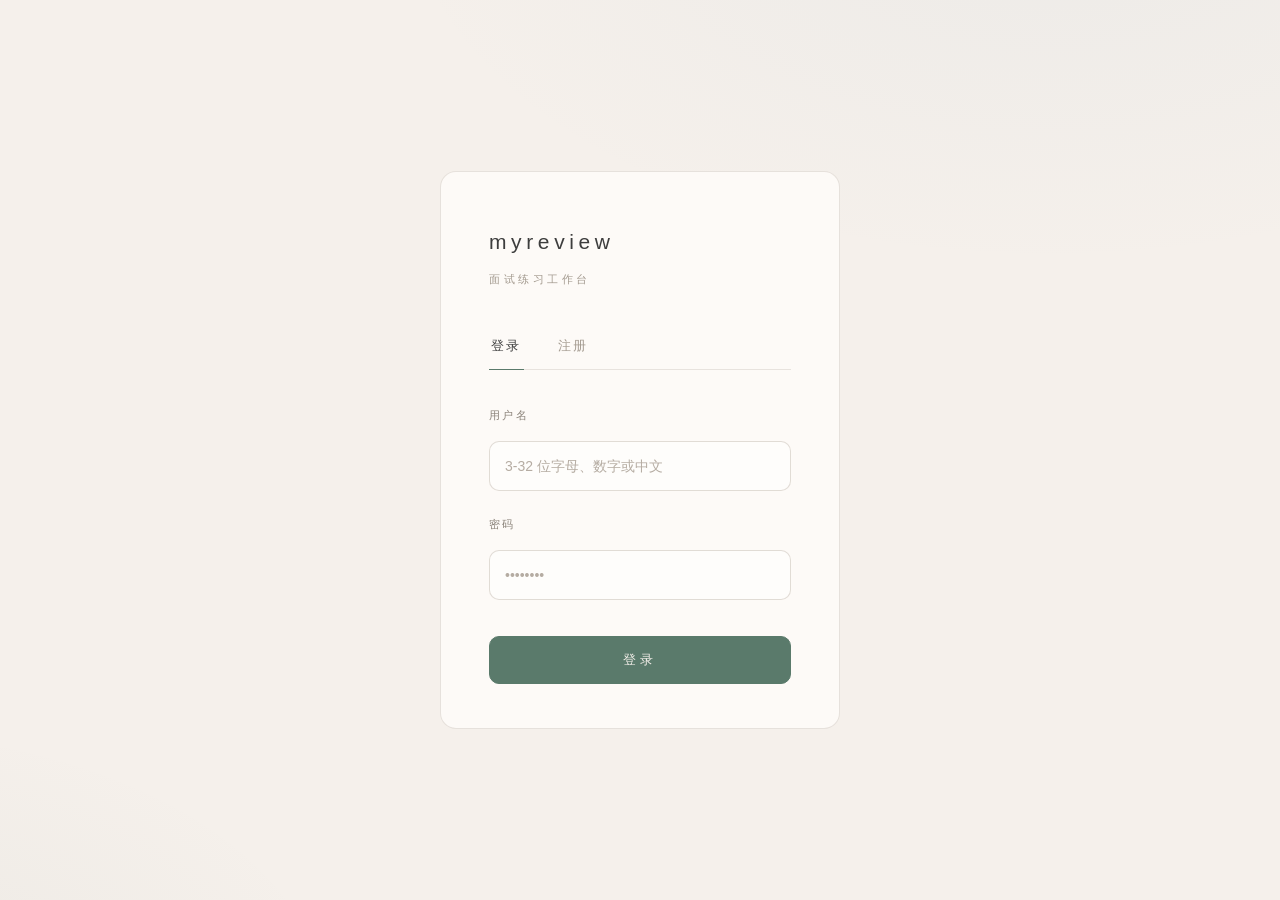
==== commit 47a84170: "更新UI" ====
--- a/src/main/resources/static/index.html
+++ b/src/main/resources/static/index.html
@@ -5,7 +5,7 @@
   <meta name="viewport" content="width=device-width, initial-scale=1.0" />
   <title>MyReview · 面试练习工作台</title>
   <link rel="icon" href="data:image/svg+xml,%3Csvg xmlns='http://www.w3.org/2000/svg' viewBox='0 0 64 64'%3E%3Crect width='64' height='64' rx='16' fill='%236366f1'/%3E%3Ctext x='32' y='44' font-size='32' font-family='sans-serif' font-weight='700' text-anchor='middle' fill='white'%3EM%3C/text%3E%3C/svg%3E" />
-  <link rel="stylesheet" href="css/app.css" />
+  <link rel="stylesheet" href="css/app.css?v=20261105t" />
 </head>
 <body>
   <div class="layout">
@@ -13,7 +13,7 @@
       <div class="brand">
         <div class="brand-icon">面</div>
         <div class="brand-text">
-          <strong>MyReview</strong>
+          <strong>myreview</strong>
           <span>面试练习工作台</span>
         </div>
       </div>
@@ -24,8 +24,8 @@
     <main class="content" id="view"></main>
   </div>
 
-  <script src="js/icons.js"></script>
-  <script src="js/speech.js"></script>
-  <script src="js/app.js"></script>
+  <script src="js/icons.js?v=20261105s"></script>
+  <script src="js/speech.js?v=20261105s"></script>
+  <script src="js/app.js?v=20261105t"></script>
 </body>
 </html>
--- a/src/main/resources/static/css/app.css
+++ b/src/main/resources/static/css/app.css
@@ -8,14 +8,14 @@
    1. 设计变量
    ------------------------------------------------------------ */
 :root {
-  /* 字号阶梯（设置页三档字号改的就是这组变量） */
-  --fs-xs:   11.5px;  /* 徽章、脚注、时间戳 */
-  --fs-sm:   12.5px;  /* 次要标签、小按钮 */
-  --fs-md:   13.5px;  /* 知识点名、列表项、表格 */
-  --fs-base: 15px;    /* 正文：题目、参考答案、记事本、点评 */
-  --fs-lg:   16px;    /* 面板标题 */
-  --fs-xl:   26px;    /* 页头标题 */
-  --fs-2xl:  34px;    /* 大数字 */
+  /* 字号阶梯（设置页三档字号改的就是这组变量）——对齐主流产品：正文 14px 起步 */
+  --fs-xs:   11px;    /* 徽章、脚注、时间戳 */
+  --fs-sm:   12px;    /* 次要标签、小按钮 */
+  --fs-md:   13px;    /* 知识点名、列表项、表格 */
+  --fs-base: 14px;    /* 正文：题目、参考答案、记事本、点评 */
+  --fs-lg:   15px;    /* 面板标题 */
+  --fs-xl:   19px;    /* 页头标题 */
+  --fs-2xl:  24px;    /* 大数字 */
 
   /* 中性色阶（暖锌灰，避免纯灰发脏） */
   --bg:            #f4f5f9;
@@ -25,10 +25,10 @@
   --border:        #ececf2;
   --border-strong: #dedee7;
 
-  /* 文字 */
+  /* 文字（灰色加深：浅灰在浅底上太难看清） */
   --text:    #18181b;
-  --text-2:  #52525b;
-  --text-3:  #a1a1aa;
+  --text-2:  #3f3f46;
+  --text-3:  #71717a;
 
   /* 粉彩强调色（Bento 的彩色格子） */
   --accent:       #3b82f6;
@@ -37,6 +37,8 @@
   --accent-4:     #f97316;
   --accent-soft:  #eef4ff;
   --accent-line:  #dbe7ff;
+  /* 文字链接统一用主题靛紫，不再用浏览器默认蓝 */
+  --link:         #4f46e5;
 
   --success:      #10b981;
   --success-soft: #ecfdf5;
@@ -47,18 +49,20 @@
   --violet:       #8b5cf6;
   --violet-soft:  #f5f3ff;
 
-  /* 几何：大圆角是 Bento 的骨架 */
-  --r-sm: 10px;
-  --r-md: 14px;
-  --r-lg: 20px;
-  --r-xl: 26px;
+  /* 几何：克制的小圆角（主流产品的 6-14px，不再是大圆角 Bento） */
+  --r-sm: 6px;
+  --r-md: 8px;
+  --r-lg: 12px;
+  --r-xl: 14px;
   --sidebar-w: 252px;
-
-  /* 投影：紧凑 → 宽广，悬停时过渡 */
-  --shadow-xs: 0 1px 2px rgba(24, 24, 27, .04);
-  --shadow-sm: 0 1px 3px rgba(24, 24, 27, .04), 0 10px 28px -18px rgba(24, 24, 27, .16);
-  --shadow-md: 0 4px 12px -4px rgba(24, 24, 27, .08), 0 20px 44px -22px rgba(24, 24, 27, .22);
-  --shadow-lg: 0 28px 80px -28px rgba(24, 24, 27, .32);
+  /* 吸顶 mini 条的高度：粘性元素（记事本/目录/抽屉）的 top 统一按它让位 */
+  --mini-head-h: 40px;
+
+  /* 投影：轻薄贴地，不飘 */
+  --shadow-xs: 0 1px 2px rgba(24, 24, 27, .05);
+  --shadow-sm: 0 1px 2px rgba(24, 24, 27, .04), 0 6px 16px -10px rgba(24, 24, 27, .12);
+  --shadow-md: 0 2px 6px -2px rgba(24, 24, 27, .07), 0 12px 28px -14px rgba(24, 24, 27, .16);
+  --shadow-lg: 0 8px 24px -8px rgba(24, 24, 27, .18), 0 32px 64px -24px rgba(24, 24, 27, .25);
 
   --ease-out: cubic-bezier(.22, 1, .36, 1);
   --ease-in-out: cubic-bezier(.65, 0, .35, 1);
@@ -72,12 +76,12 @@
 }
 
 html[data-fs="small"] {
-  --fs-xs: 10.5px; --fs-sm: 11.5px; --fs-md: 12.5px; --fs-base: 13.5px;
-  --fs-lg: 15px; --fs-xl: 23px; --fs-2xl: 30px;
+  --fs-xs: 10.5px; --fs-sm: 11.5px; --fs-md: 12.5px; --fs-base: 13px;
+  --fs-lg: 14px; --fs-xl: 17.5px; --fs-2xl: 22px;
 }
 html[data-fs="large"] {
-  --fs-xs: 13px; --fs-sm: 14px; --fs-md: 15.5px; --fs-base: 17px;
-  --fs-lg: 18.5px; --fs-xl: 30px; --fs-2xl: 40px;
+  --fs-xs: 12px; --fs-sm: 13px; --fs-md: 14px; --fs-base: 15.5px;
+  --fs-lg: 17px; --fs-xl: 21px; --fs-2xl: 27px;
 }
 
 /* ------------------------------------------------------------
@@ -91,6 +95,10 @@
   font-family: var(--font);
   color: var(--text);
   font-size: var(--fs-base);
+  font-weight: 400;
+  letter-spacing: 0;
+  /* 禁止浏览器合成粗体：中文合成粗体是“又粗又糊”的主要来源 */
+  font-synthesis: none;
   line-height: 1.7;
   background-color: var(--bg);
   background-image:
@@ -136,6 +144,11 @@
   padding: 10px;
 }
 
+/* ------------------------------------------------------------
+   仪表盘菜单栏 —— 北欧极简（配色比登录页深一档，保证可读）
+   暖白底、炭灰文字、羊毛灰线条；hover 只动底色（无位移），
+   700ms ease-in-out 晨雾过渡。
+   ------------------------------------------------------------ */
 .sidebar {
   width: var(--sidebar-w);
   flex-shrink: 0;
@@ -144,102 +157,119 @@
   height: calc(100vh - 20px);
   display: flex;
   flex-direction: column;
-  background: rgba(255, 255, 255, .82);
-  border: 1px solid rgba(255, 255, 255, .9);
+  background: rgba(250, 246, 241, .93);
+  border: 1px solid rgba(212, 205, 197, .55);
   border-radius: var(--r-xl);
-  box-shadow: var(--shadow-sm);
-  backdrop-filter: blur(20px);
-  -webkit-backdrop-filter: blur(20px);
+  box-shadow: none;
   overflow: hidden;
 }
 
 .brand {
   display: flex; align-items: center; gap: 12px;
-  padding: 22px 20px 18px;
+  padding: 24px 20px 18px;
 }
 .brand-icon {
-  width: 42px; height: 42px; flex-shrink: 0;
+  width: 38px; height: 38px; flex-shrink: 0;
   display: flex; align-items: center; justify-content: center;
-  border-radius: 14px;
-  background: linear-gradient(135deg, var(--accent) 0%, var(--accent-2) 100%);
-  color: #fff; font-size: 17px; font-weight: 750; letter-spacing: -.02em;
-  box-shadow: 0 10px 22px -8px rgba(99, 102, 241, .55);
-}
-.brand-text { display: flex; flex-direction: column; line-height: 1.25; min-width: 0; }
-.brand-text strong { font-size: var(--fs-lg); letter-spacing: -.02em; }
-.brand-text span { font-size: var(--fs-xs); color: var(--text-3); margin-top: 2px; }
+  border-radius: 8px;
+  background: #5a7a6b;
+  color: #f5f0eb;
+  font-size: 15px; font-weight: 300; letter-spacing: .02em;
+  box-shadow: none;
+}
+.brand-text { display: flex; flex-direction: column; line-height: 1.3; min-width: 0; }
+.brand-text strong {
+  font-size: var(--fs-md); font-weight: 300;
+  letter-spacing: .18em;
+  text-transform: lowercase;
+  color: #3a352f;
+}
+.brand-text span {
+  font-size: 10px; font-weight: 300;
+  letter-spacing: .22em;
+  color: #7d746a; margin-top: 3px;
+}
 
 .nav {
   flex: 1;
   padding: 4px 14px 14px;
-  display: flex; flex-direction: column; gap: 4px;
+  display: flex; flex-direction: column; gap: 2px;
   overflow-y: auto;
 }
 .nav-section {
-  padding: 16px 12px 6px;
-  font-size: 10.5px; font-weight: 700;
-  letter-spacing: .14em; text-transform: uppercase;
-  color: var(--text-3);
+  padding: 18px 12px 8px;
+  font-size: 10.5px; font-weight: 300;
+  letter-spacing: .24em; text-transform: none;
+  color: #8a8279;
 }
 .nav-item {
   display: flex; align-items: center; gap: 11px;
   padding: 10px 12px;
-  border-radius: 14px;
-  color: var(--text-2); text-decoration: none;
-  font-size: var(--fs-base); font-weight: 550;
-  transition: background var(--dur-fast) var(--ease-out),
-              color var(--dur-fast) var(--ease-out),
-              transform var(--dur-fast) var(--ease-out),
-              box-shadow var(--dur-fast) var(--ease-out);
-}
-.nav-item:hover { background: rgba(24, 24, 27, .045); color: var(--text); transform: translateX(2px); }
+  border-radius: 8px;
+  color: #4a443e; text-decoration: none;
+  font-size: var(--fs-md); font-weight: 400;
+  transition: background 700ms ease-in-out, color 700ms ease-in-out;
+}
+/* Silent Elevation + No Impact：hover 只有底色微变，无位移无形变 */
+.nav-item:hover { background: rgba(212, 205, 197, .3); color: #3a352f; transform: none; }
 .nav-item.active {
-  color: #3730a3;
-  background: linear-gradient(135deg, rgba(59, 130, 246, .13), rgba(139, 92, 246, .13));
-  box-shadow: inset 0 0 0 1px rgba(99, 102, 241, .15);
-  font-weight: 650;
+  color: #3f5a4e;
+  background: rgba(90, 122, 107, .13);
+  box-shadow: none;
+  font-weight: 500;
 }
 .nav-icon { width: 20px; display: flex; align-items: center; justify-content: center; flex-shrink: 0; }
-.nav-item.active .nav-icon { color: #4f46e5; }
+.nav-item.active .nav-icon { color: #5a7a6b; }
 
 /* 侧栏底部用户卡 */
 .user-panel { padding: 14px; }
 .user-card {
   display: flex; align-items: center; gap: 10px;
   padding: 9px 10px;
-  border-radius: 18px;
-  background: linear-gradient(140deg, #f7f8ff, #f3f5fc);
-  border: 1px solid #eceefb;
+  border-radius: 10px;
+  background: rgba(212, 205, 197, .16);
+  border: 1px solid rgba(212, 205, 197, .5);
   cursor: pointer;
-  transition: box-shadow var(--dur) var(--ease-out), transform var(--dur) var(--ease-out);
-}
-.user-card:hover { box-shadow: var(--shadow-sm); transform: translateY(-1px); }
+  transition: background 700ms ease-in-out, border-color 700ms ease-in-out;
+}
+.user-card:hover {
+  background: rgba(212, 205, 197, .28);
+  border-color: rgba(212, 205, 197, .8);
+  box-shadow: none; transform: none;
+}
 .user-avatar {
   width: 36px; height: 36px; flex-shrink: 0;
   display: flex; align-items: center; justify-content: center;
-  border-radius: 12px;
-  background: linear-gradient(135deg, #6366f1, #a855f7);
-  color: #fff; font-weight: 700; font-size: var(--fs-md);
-  box-shadow: 0 6px 14px -6px rgba(99, 102, 241, .55);
+  border-radius: 10px;
+  background: #5a7a6b;
+  color: #f5f0eb; font-weight: 300; font-size: var(--fs-md);
+  box-shadow: none;
 }
 .user-avatar-img {
   width: 36px; height: 36px; flex-shrink: 0;
-  border-radius: 12px; object-fit: cover;
-  border: 1px solid rgba(24, 24, 27, .06);
+  border-radius: 10px; object-fit: cover;
+  border: 1px solid rgba(212, 205, 197, .6);
 }
 .user-meta { flex: 1; min-width: 0; }
-.user-name { font-size: var(--fs-md); font-weight: 650; line-height: 1.35; overflow: hidden; text-overflow: ellipsis; white-space: nowrap; }
-.user-sub { font-size: var(--fs-xs); color: var(--text-3); overflow: hidden; text-overflow: ellipsis; white-space: nowrap; }
+.user-name {
+  font-size: var(--fs-md); font-weight: 500; line-height: 1.35;
+  color: #3a352f;
+  overflow: hidden; text-overflow: ellipsis; white-space: nowrap;
+}
+.user-sub {
+  font-size: var(--fs-xs); font-weight: 300; color: #7d746a;
+  overflow: hidden; text-overflow: ellipsis; white-space: nowrap;
+}
 .user-menu-btn {
   flex-shrink: 0;
   width: 30px; height: 30px;
   display: grid; place-items: center;
-  border: 0; border-radius: 10px;
-  background: transparent; color: var(--text-3);
+  border: 0; border-radius: 8px;
+  background: transparent; color: #8a8279;
   cursor: pointer;
-  transition: background var(--dur-fast) var(--ease-out), color var(--dur-fast) var(--ease-out);
-}
-.user-menu-btn:hover { background: #fff; color: var(--danger); }
+  transition: background 700ms ease-in-out, color 700ms ease-in-out;
+}
+.user-menu-btn:hover { background: rgba(212, 205, 197, .3); color: #8a5f57; }
 
 .content {
   flex: 1;
@@ -275,9 +305,9 @@
  * 操作按钮保持可点。判定阈值用页头的**文档绝对位置**，与 mini 后的高度无关，
  * 所以不会出现「缩小→判定失效→还原→再缩小」的抖动。
  *
- * mini 条用 fixed 横跨整个视口（含左侧菜单栏那一段），**完全透明**——
- * 页面背景是渐变，加背景色会切出一道明显的分界。内容用 padding 对齐到主内容区，
- * 所以文字仍停在原来的位置，只是容器铺满全宽。
+ * mini 条用 fixed 只覆盖主内容区（left 让开侧栏），**毛玻璃背景**——
+ * 之前是全透明 + 文字阴影，正文从标题底下穿过很费眼；页面背景是渐变，
+ * 用半透明白 + blur 既挡住内容又保留渐变过渡，和侧栏同一套材质语言。
  * 脱离文档流后由 JS 插入等高占位块，避免内容跳动。
  */
 .page-head,
@@ -294,12 +324,10 @@
   flex-wrap: wrap;
 }
 .page-head .ph-main { flex: 1; min-width: 240px; }
+/* 层级眉标：只留大写宽字距的文字（Workspace / Practice），滚动进 mini 条时收起 */
 .eyebrow {
   display: inline-flex; align-items: center;
   margin-bottom: 10px;
-  padding: 4px 11px;
-  border-radius: 999px;
-  background: rgba(99, 102, 241, .09);
   color: #4f46e5;
   font-size: 10.5px; font-weight: 700;
   letter-spacing: .15em; text-transform: uppercase;
@@ -312,28 +340,37 @@
 .page-head h1 {
   margin: 0;
   font-size: var(--fs-xl);
-  font-weight: 750;
-  letter-spacing: -.035em;
+  font-weight: 600;
+  letter-spacing: -.01em;
   line-height: 1.2;
   transition: font-size var(--dur) var(--ease-out);
 }
 .page-head p { margin: 6px 0 0; color: var(--text-2); font-size: var(--fs-base); max-width: 74ch; }
 .page-actions { display: flex; gap: 10px; align-items: center; flex-wrap: wrap; }
 
-/* mini 条：fixed 横跨全宽 + 透明，内容左对齐到主内容区 */
+/*
+ * mini 条：毛玻璃 + 比主内容左右各外扩 12px，像一块浮在主内容上方的玻璃板。
+ * 玻璃板边缘比 main 宽，内部再用 12px 内边距把面包屑/右侧操作拉回主内容边缘。
+ *   - 主内容左边缘 = layout padding 10 + 侧栏 + gap 16 = var(--sidebar-w) + 26
+ *   - 玻璃板左边 = var(--sidebar-w) + 14（外扩 12px），右边 = 0（外扩 12px）
+ *   - 内部 padding 12px 后，左右文字与主内容列严格对齐
+ */
 .page-head.mini,
 .session-head.mini {
   position: fixed;
-  top: 0; left: 0; right: 0;
+  top: 0;
+  left: calc(var(--sidebar-w) + 14px);
+  right: 0;
   margin: 0;
-  /* 上下 padding 与内容一起构成 mini 条高度；左右让内容对齐到主内容区 */
-  padding: 6px calc(10px + 2px) 6px calc(var(--sidebar-w) + 16px + 10px);
-  background: transparent;
+  padding: 6px 12px;
+  background: rgba(255, 255, 255, .72);
   border: 0;
-  box-shadow: none;
-  backdrop-filter: none;
-  -webkit-backdrop-filter: none;
-  /* 条是全宽的（覆盖到菜单栏上方），透明但会挡住点击——只有内容自己接事件 */
+  border-bottom: 1px solid var(--border);
+  border-radius: 0 0 var(--r-md) var(--r-md);
+  box-shadow: 0 10px 30px -22px rgba(24, 24, 27, .35);
+  backdrop-filter: blur(20px) saturate(180%);
+  -webkit-backdrop-filter: blur(20px) saturate(180%);
+  /* 条会挡住点击——只有内容自己接事件 */
   pointer-events: none;
 }
 .page-head.mini > *,
@@ -348,18 +385,7 @@
 .page-head.mini p { display: none; }
 .page-head.mini .page-actions { gap: 8px; }
 .page-head.mini .page-actions .btn { padding: 6px 12px; font-size: var(--fs-sm); }
-/*
- * 透明吸顶时内容会从标题后面穿过。只给文字加浅色光晕保证可读——
- * 不是背景块，所以页面渐变的颜色和过渡仍然完整可见。
- */
-.page-head.mini h1,
-.session-head.mini h1,
-.page-head.mini .back-link,
-.session-head.mini .back-link {
-  text-shadow: 0 0 2px rgba(244, 245, 249, .95),
-               0 0 6px rgba(244, 245, 249, .9),
-               0 0 16px rgba(244, 245, 249, .85);
-}
+/* 毛玻璃已提供背景，文字不再需要光晕 */
 
 /* ------------------------------------------------------------
    5. Bento 网格与卡片
@@ -384,7 +410,7 @@
   background: var(--surface);
   border: 1px solid rgba(24, 24, 27, .055);
   border-radius: var(--r-xl);
-  padding: 24px;
+  padding: 20px;
   box-shadow: var(--shadow-sm);
   min-width: 0;
   transition: box-shadow var(--dur) var(--ease-out), border-color var(--dur) var(--ease-out);
@@ -396,8 +422,8 @@
   display: flex; align-items: center; gap: 8px; flex-wrap: wrap;
   margin: 0 0 16px;
   font-size: var(--fs-lg);
-  font-weight: 700;
-  letter-spacing: -.015em;
+  font-weight: 500;
+  letter-spacing: -.01em;
   line-height: 1.4;
 }
 .card > h2 .sub, .panel > h3 .muted { font-weight: 500; }
@@ -413,11 +439,11 @@
   background: rgba(255, 255, 255, .9);
   border: 1px solid rgba(24, 24, 27, .055);
   border-radius: var(--r-xl);
-  padding: 22px 24px;
+  padding: 16px 20px;
   box-shadow: var(--shadow-sm);
   min-width: 0;
 }
-.panel > h3 { margin-bottom: 16px; }
+.panel > h3 { margin-bottom: 10px; }
 .panel-toggle {
   margin-left: auto;
   padding: 5px 12px;
@@ -447,14 +473,14 @@
    6. 按钮 / 链接 / 分段控件
    ------------------------------------------------------------ */
 .btn {
-  display: inline-flex; align-items: center; justify-content: center; gap: 7px;
-  padding: 10px 16px;
+  display: inline-flex; align-items: center; justify-content: center; gap: 6px;
+  padding: 7px 13px;
   border: 1px solid transparent;
-  border-radius: 14px;
+  border-radius: 8px;
   background: transparent;
   color: var(--text);
-  font-family: var(--font); font-size: var(--fs-md); font-weight: 650;
-  line-height: 1.2;
+  font-family: var(--font); font-size: var(--fs-md); font-weight: 600;
+  line-height: 1.35;
   text-decoration: none; white-space: nowrap;
   cursor: pointer;
   transition: transform var(--dur-fast) var(--ease-out),
@@ -466,27 +492,111 @@
 .btn:active { transform: scale(.97); }
 .btn svg { flex-shrink: 0; }
 
+/* 主操作：主题靛紫渐变（替代黑色） */
 .btn-primary {
   color: #fff;
-  background: linear-gradient(135deg, #18181b 0%, #3f3f46 100%);
-  box-shadow: 0 10px 22px -12px rgba(24, 24, 27, .65);
-}
-.btn-primary:hover {
-  transform: translateY(-1px);
-  box-shadow: 0 16px 30px -14px rgba(24, 24, 27, .6);
+  background: linear-gradient(135deg, #6366f1 0%, #8b5cf6 100%);
+  box-shadow: 0 10px 22px -12px rgba(99, 102, 241, .6);
+}
+.btn-primary:hover:not(:disabled) {
+  transform: translateY(-1px) scale(1.02);
+  box-shadow: 0 16px 30px -14px rgba(99, 102, 241, .65);
+  filter: brightness(1.06);
 }
 .btn-ghost {
   color: var(--text-2);
-  background: #fff;
+  background: var(--surface-2);
   border-color: var(--border);
   box-shadow: var(--shadow-xs);
 }
-.btn-ghost:hover {
+/* 白底上的 ghost 按钮 hover 底色必须够深，否则看起来像没悬停 */
+.btn-ghost:hover:not(:disabled) {
   color: var(--text);
   border-color: var(--border-strong);
-  background: var(--surface-2);
+  background: var(--surface-3);
+  box-shadow: var(--shadow-sm);
   transform: translateY(-1px);
 }
+/* 卷切换箭头：单独的 hover 反馈（放大 + 蓝色） */
+.paper-switch .btn-ghost:hover:not(:disabled) {
+  color: var(--accent);
+  border-color: var(--accent-line);
+  background: var(--accent-soft);
+  transform: translateY(-1px) scale(1.06);
+}
+/* 蓝色主按钮：继续出题 / 保存并下一题（不用黑色） */
+/* 辅助/信息操作：浅靛蓝 tint（不抢主操作） */
+.btn-soft {
+  color: #4338ca;
+  background: #eef2ff;
+  border-color: #c7d2fe;
+}
+.btn-soft:hover:not(:disabled) {
+  background: #e0e7ff;
+  border-color: #a5b4fc;
+  transform: translateY(-1px);
+}
+/* 警告/标记操作：琥珀 tint */
+.btn-warning {
+  color: #92400e;
+  background: #fffbeb;
+  border-color: #fde68a;
+}
+.btn-warning:hover:not(:disabled) {
+  background: #fef3c7;
+  transform: translateY(-1px);
+}
+
+/* 批改结果：各区域之间留间距，圆角适当收小 */
+.graded-stack { display: flex; flex-direction: column; gap: 14px; }
+.graded-stack .question-card,
+.graded-stack .card,
+.graded-stack .panel { border-radius: var(--r-md); }
+#paper-body { margin-top: 12px; }
+/* 卷总结在卡片里再套描边盒显得廉价：只留淡绿底，去边框去阴影 */
+.paper-summary {
+  margin-top: 12px;
+  padding: 14px 16px;
+  border: 0;
+  box-shadow: none;
+  border-radius: var(--r-md);
+}
+/* 本卷成绩的局部排版 */
+/* 吸顶题目：滚过题面后缩小固定在控制区下方（题号/分值/题面始终可见） */
+/*
+ * 题目吸顶：位置始终由 CSS sticky 决定（top 是一个只依赖「mini 标题 + 控制区紧凑高度」
+ * 的表达式），JS 只在贴住之后加 .is-stuck 换紧凑外观。
+ * 之前用 JS 动态写 top 会导致「改高度→改阈值→再改高度」的抽搐，也容易在屏幕中间悬停。
+ */
+#question-card {
+  position: sticky;
+  top: calc(var(--mini-head-h) + var(--answer-sticky-stuck-h, 44px) + 8px);
+  /* 吸顶落点之上还有 mini 标题 + 控制区，滚动锚定会反过来改 scrollTop → 未吸顶时就会跳 */
+  overflow-anchor: none;
+}
+#question-card.is-stuck {
+  z-index: 30;
+  padding: 10px 14px 10px 18px;
+  border-radius: var(--r-md);
+  background: #fff;
+  box-shadow: 0 8px 22px -12px rgba(24, 24, 27, .28);
+  max-height: 36vh;
+  overflow-y: auto;
+  overscroll-behavior: contain;
+}
+/* 滚动时内容高度变化会触发浏览器的滚动锚定，进而反馈成抖动——关掉它 */
+html { overflow-anchor: none; }
+#view { overflow-anchor: none; }
+#question-card.is-stuck .q-seq { margin-bottom: 6px; font-size: var(--fs-xs); }
+#question-card.is-stuck .q-text { font-size: var(--fs-md); line-height: 1.6; }
+#question-card.is-stuck .q-kp,
+#question-card.is-stuck .q-demands { margin-top: 8px; padding: 8px 10px; font-size: var(--fs-xs); }
+#question-card.is-stuck::before { width: 4px; }
+
+/* 批改结果各 panel 的标题/副标题统一成本卷成绩的排版 */
+.panel > h3 .muted,
+.panel > h3 .sub { font-weight: 400; font-size: 12px; }
+
 .btn-quiet { color: var(--text-3); background: transparent; }
 .btn-quiet:hover { color: var(--text-2); background: var(--surface-3); }
 .btn-success {
@@ -495,14 +605,20 @@
   box-shadow: 0 10px 22px -12px rgba(16, 185, 129, .65);
 }
 .btn-success:hover { transform: translateY(-1px); box-shadow: 0 16px 30px -14px rgba(16, 185, 129, .6); }
+/* 危险操作：柔和的玫红 tint，不用刺眼的大红渐变 */
 .btn-danger {
-  color: #fff;
-  background: linear-gradient(135deg, #fb7185 0%, #e11d48 100%);
-  box-shadow: 0 10px 22px -12px rgba(225, 29, 72, .55);
-}
-.btn-danger:hover { transform: translateY(-1px); }
-.btn-sm { padding: 7px 12px; border-radius: 11px; font-size: var(--fs-sm); }
-.btn-lg { padding: 13px 22px; border-radius: 16px; font-size: var(--fs-base); }
+  color: #b91c1c;
+  background: #fff1f2;
+  border-color: #fecdd3;
+  box-shadow: none;
+}
+.btn-danger:hover:not(:disabled) {
+  background: #ffe4e6;
+  border-color: #fda4af;
+  transform: translateY(-1px);
+}
+.btn-sm { padding: 5px 10px; border-radius: 8px; font-size: var(--fs-sm); }
+.btn-lg { padding: 10px 18px; border-radius: 10px; font-size: var(--fs-base); }
 .btn[disabled], .btn:disabled {
   opacity: .45;
   cursor: not-allowed;
@@ -522,8 +638,8 @@
 .link {
   display: inline-flex; align-items: center; gap: 4px;
   padding: 0; border: 0; background: none;
-  color: var(--accent);
-  font: inherit; font-size: var(--fs-md); font-weight: 600;
+  color: var(--link);
+  font: inherit; font-size: var(--fs-md); font-weight: 500;
   text-decoration: none; cursor: pointer;
 }
 .link:hover { text-decoration: underline; text-underline-offset: 3px; }
@@ -533,18 +649,18 @@
   display: inline-flex; flex-wrap: wrap; gap: 3px;
   width: fit-content; max-width: 100%;
   align-self: flex-start;
-  padding: 4px;
-  background: var(--surface-3);
+  padding: 3px;
+  background: var(--surface-2);
   border: 1px solid var(--border);
-  border-radius: 14px;
+  border-radius: 12px;
 }
 .seg button, .seg a {
   display: inline-flex; align-items: center; justify-content: center; gap: 6px;
-  padding: 7px 13px;
-  border: 0; border-radius: 10px;
+  padding: 6px 12px;
+  border: 0; border-radius: 8px;
   background: transparent;
-  color: var(--text-3);
-  font: inherit; font-size: var(--fs-sm); font-weight: 650;
+  color: var(--text-2);
+  font: inherit; font-size: var(--fs-sm); font-weight: 500;
   text-decoration: none; white-space: nowrap;
   cursor: pointer;
   transition: background var(--dur-fast) var(--ease-out),
@@ -552,12 +668,16 @@
               box-shadow var(--dur-fast) var(--ease-out),
               transform var(--dur-fast) var(--ease-out);
 }
-.seg button:hover, .seg a:hover { color: var(--text-2); }
+.seg button:not(.active):hover, .seg a:not(.active):hover {
+  color: #4338ca;
+  background: rgba(99, 102, 241, .08);
+}
 .seg button:active, .seg a:active { transform: scale(.97); }
 .seg button.active, .seg a.active {
-  background: #fff;
-  color: var(--text);
-  box-shadow: 0 2px 8px rgba(24, 24, 27, .10), 0 1px 2px rgba(24, 24, 27, .04);
+  background: #eef2ff;
+  color: #4338ca;
+  font-weight: 600;
+  box-shadow: inset 0 0 0 1px #c7d2fe;
 }
 select.btn { appearance: auto; padding-right: 12px; }
 
@@ -566,12 +686,13 @@
    ------------------------------------------------------------ */
 .badge {
   display: inline-flex; align-items: center; gap: 5px;
-  padding: 3px 9px;
-  border-radius: 999px;
+  padding: 2px 8px;
+  border-radius: 8px;
+  border: 1px solid transparent;
   background: var(--surface-3);
   color: var(--text-2);
-  font-size: var(--fs-xs); font-weight: 650;
-  line-height: 1.6; white-space: nowrap;
+  font-size: var(--fs-xs); font-weight: 500;
+  line-height: 1.5; letter-spacing: 0; white-space: nowrap;
 }
 .badge-blue   { background: #eff6ff; color: #1d4ed8; }
 .badge-green  { background: #ecfdf5; color: #047857; }
@@ -582,10 +703,11 @@
 
 .tier-chip {
   display: inline-flex; align-items: center;
-  padding: 2px 9px;
+  padding: 2px 8px;
   border-radius: 8px;
-  font-size: var(--fs-xs); font-weight: 700;
-  white-space: nowrap;
+  border: 1px solid transparent;
+  font-size: var(--fs-xs); font-weight: 500;
+  letter-spacing: 0; white-space: nowrap;
 }
 .tier-chip.tier-base  { background: #eff6ff; color: #1d4ed8; }
 .tier-chip.tier-mid   { background: #f5f3ff; color: #6d28d9; }
@@ -593,10 +715,11 @@
 
 .pts-chip, .score-chip {
   display: inline-flex; align-items: center; gap: 4px;
-  padding: 2px 9px;
-  border-radius: 999px;
-  font-size: var(--fs-xs); font-weight: 650;
-  white-space: nowrap;
+  padding: 2px 8px;
+  border-radius: 8px;
+  border: 1px solid transparent;
+  font-size: var(--fs-xs); font-weight: 500;
+  letter-spacing: 0; white-space: nowrap;
 }
 .pts-chip { background: #f4f4f5; color: #52525b; }
 .score-chip { background: var(--surface-3); color: var(--text-2); }
@@ -608,18 +731,19 @@
 .score-mid  { color: #2563eb; }
 .score-low  { color: #e11d48; }
 
-.score-row { display: flex; align-items: center; gap: 20px; flex-wrap: wrap; margin-top: 4px; }
+.score-row { display: flex; align-items: baseline; gap: 8px; flex-wrap: wrap; margin-top: 2px; }
 .score-big {
   font-size: var(--fs-2xl);
-  font-weight: 800;
-  letter-spacing: -.055em;
+  font-weight: 650;
+  letter-spacing: -.01em;
   line-height: 1;
 }
+.score-max { font-size: var(--fs-lg); font-weight: 600; color: var(--text-3); }
 
 .dim-chip {
   display: inline-flex; align-items: center; gap: 5px;
-  padding: 4px 10px;
-  border-radius: 999px;
+  padding: 3px 9px;
+  border-radius: 8px;
   background: var(--surface-3);
   border: 1px solid var(--border);
   font-size: var(--fs-xs); color: var(--text-2);
@@ -647,7 +771,7 @@
   border-radius: 999px;
   background: var(--surface-3);
   color: var(--text-2);
-  font-size: var(--fs-xs); font-weight: 550;
+  font-size: var(--fs-xs); font-weight: 500;
 }
 .tag.ok    { background: #ecfdf5; color: #047857; }
 .tag.weak  { background: #fff1f2; color: #be123c; }
@@ -665,7 +789,7 @@
 .field.full { grid-column: 1 / -1; }
 .field label {
   display: flex; align-items: center; gap: 6px; flex-wrap: wrap;
-  font-size: var(--fs-sm); font-weight: 650; color: var(--text-2);
+  font-size: var(--fs-sm); font-weight: 600; color: var(--text-2);
 }
 .req { color: var(--danger); }
 .hint-inline { font-size: var(--fs-xs); font-weight: 500; color: var(--text-3); }
@@ -679,7 +803,7 @@
   width: 100%;
   padding: 11px 14px;
   border: 1px solid var(--border);
-  border-radius: 14px;
+  border-radius: 8px;
   background: var(--surface-2);
   color: var(--text);
   font-family: var(--font);
@@ -719,7 +843,7 @@
 .inline-row { display: flex; align-items: center; gap: 8px; flex-wrap: wrap; }
 .inline-row > select, .inline-row > input { flex: 1 1 180px; width: auto; }
 .save-bar { display: flex; align-items: center; gap: 12px; margin-top: 18px; }
-.save-ok { color: var(--success); font-size: var(--fs-sm); font-weight: 650; }
+.save-ok { color: var(--success); font-size: var(--fs-sm); font-weight: 600; }
 
 /* ------------------------------------------------------------
    9. 空态 / 错误 / 进度
@@ -728,19 +852,19 @@
   display: flex; flex-direction: column; align-items: center; justify-content: center;
   gap: 10px;
   padding: 36px 20px;
-  border-radius: 20px;
+  border-radius: 12px;
   color: var(--text-3);
   text-align: center;
 }
 .empty-icon {
   width: 54px; height: 54px;
   display: grid; place-items: center;
-  border-radius: 18px;
+  border-radius: 10px;
   background: linear-gradient(135deg, #f4f4ff, #eef6ff);
   color: #818cf8;
   box-shadow: inset 0 0 0 1px rgba(99, 102, 241, .08);
 }
-.empty-title { font-size: var(--fs-md); font-weight: 650; color: var(--text-2); }
+.empty-title { font-size: var(--fs-md); font-weight: 600; color: var(--text-2); }
 
 .progress-box { padding: 6px 0 2px; }
 .progress-line {
@@ -782,7 +906,7 @@
 .progress-strip {
   display: flex; align-items: center; gap: 10px; flex-wrap: wrap;
   padding: 12px 16px;
-  border-radius: 18px;
+  border-radius: 10px;
   background: rgba(255, 255, 255, .82);
   border: 1px solid var(--border);
   box-shadow: var(--shadow-xs);
@@ -791,8 +915,12 @@
   color: var(--text-2);
 }
 .progress-strip > span { display: inline-flex; align-items: baseline; gap: 4px; }
-.progress-strip b { color: var(--text); font-weight: 700; }
+.progress-strip b { color: var(--text); font-weight: 600; }
 .progress-strip .spacer { margin-left: auto; }
+/* 进度条与下方答题工具区是一组，不吃 stagger 的 20px 大间距 */
+.progress-strip + .answer-sticky { margin-top: -12px; }
+/* 同理：控制区与下面的卷内容也是紧挨着的一组 */
+.answer-sticky + .card { margin-top: -12px; }
 
 /* spinner */
 .spinner {
@@ -818,7 +946,7 @@
   padding: 14px 16px;
   background: var(--surface);
   border: 1px solid var(--border);
-  border-radius: 18px;
+  border-radius: 10px;
   cursor: pointer;
   transition: transform var(--dur) var(--ease-out),
               box-shadow var(--dur) var(--ease-out),
@@ -833,14 +961,14 @@
 .li-icon {
   width: 42px; height: 42px; flex-shrink: 0;
   display: grid; place-items: center;
-  border-radius: 14px;
+  border-radius: 8px;
   background: linear-gradient(135deg, #eef2ff, #f5f3ff);
   color: #6366f1;
 }
 .li-main { flex: 1; min-width: 0; }
 .li-title {
   display: flex; align-items: center; gap: 8px; flex-wrap: wrap;
-  font-size: var(--fs-base); font-weight: 650;
+  font-size: var(--fs-base); font-weight: 600;
   line-height: 1.4;
 }
 .li-sub { margin-top: 2px; font-size: var(--fs-sm); color: var(--text-3); }
@@ -848,7 +976,7 @@
   display: flex; align-items: center; gap: 14px; flex-wrap: wrap;
   font-size: var(--fs-sm); color: var(--text-3);
 }
-.li-stats b { color: var(--text-2); font-weight: 700; }
+.li-stats b { color: var(--text-2); font-weight: 600; }
 
 /* 阶段列表 = 错落 Bento 卡片（7/5、5/7 交替） */
 .list.stagger { display: grid; grid-template-columns: repeat(12, 1fr); gap: 16px; }
@@ -857,7 +985,7 @@
   align-items: flex-start;
   flex-wrap: wrap;
   padding: 20px;
-  border-radius: 22px;
+  border-radius: 12px;
   background: linear-gradient(155deg, #ffffff 0%, #fbfbff 100%);
 }
 .list.stagger > .list-item:nth-child(4n+1) {
@@ -893,7 +1021,7 @@
 .tbl-wrap {
   overflow-x: auto;
   border: 1px solid var(--border);
-  border-radius: 18px;
+  border-radius: 10px;
   background: var(--surface);
 }
 .tbl { width: 100%; border-collapse: collapse; font-size: var(--fs-md); }
@@ -903,8 +1031,8 @@
   background: var(--surface-2);
   border-bottom: 1px solid var(--border);
   color: var(--text-3);
-  font-size: var(--fs-xs); font-weight: 700;
-  letter-spacing: .06em; text-transform: uppercase;
+  font-size: var(--fs-xs); font-weight: 600;
+  letter-spacing: 0; text-transform: none;
   white-space: nowrap;
 }
 .tbl td {
@@ -942,7 +1070,7 @@
   padding: 18px;
   background: linear-gradient(155deg, #ffffff 0%, #fbfbff 100%);
   border: 1px solid var(--border);
-  border-radius: 20px;
+  border-radius: 12px;
   cursor: pointer;
   transition: transform var(--dur) var(--ease-out),
               box-shadow var(--dur) var(--ease-out),
@@ -960,10 +1088,14 @@
   border-top: 1px dashed rgba(24, 24, 27, .08);
   font-size: var(--fs-sm); color: var(--text-3);
 }
-.item-card-stats b { color: var(--text-2); font-weight: 700; }
+.item-card-stats b { color: var(--text-2); font-weight: 600; }
 .item-card-foot { font-size: var(--fs-xs); color: var(--text-3); margin-top: auto; }
-.item-card-del { position: absolute; top: 10px; right: 10px; opacity: .45; }
-.item-card-del:hover { opacity: 1; }
+.item-card-del { position: absolute; top: 10px; right: 10px; opacity: .35; }
+.item-card-del:hover {
+  opacity: 1;
+  color: var(--danger);
+  background: #fff1f2;
+}
 
 /* 练习页标题下的范围说明：默认两行，展开后显示全文 */
 .scope-line {
@@ -1007,13 +1139,14 @@
 .stage-chip:hover { border-color: var(--accent-line); background: var(--accent-soft); }
 .stage-chip:active { transform: scale(.97); }
 .stage-chip.active {
-  background: var(--accent); border-color: var(--accent); color: #fff;
+  background: linear-gradient(135deg, #6366f1, #8b5cf6);
+  border-color: transparent; color: #fff;
 }
 .stage-chip-count {
   min-width: 20px; padding: 0 6px;
   border-radius: 999px;
   background: rgba(24, 24, 27, .07);
-  font-size: var(--fs-xs); font-weight: 700; line-height: 20px; text-align: center;
+  font-size: var(--fs-xs); font-weight: 600; line-height: 20px; text-align: center;
 }
 .stage-chip.active .stage-chip-count { background: rgba(255, 255, 255, .25); }
 
@@ -1021,9 +1154,11 @@
    11. Toast / Dialog
    ------------------------------------------------------------ */
 .toast-host {
-  position: fixed; top: 20px; right: 20px; z-index: 9000;
-  display: flex; flex-direction: column; align-items: flex-end; gap: 10px;
+  position: fixed; top: 18px; left: 50%; transform: translateX(-50%);
+  z-index: 9000;
+  display: flex; flex-direction: column; align-items: center; gap: 10px;
   pointer-events: none;
+  width: min(420px, calc(100vw - 32px));
 }
 .toast {
   pointer-events: auto;
@@ -1031,7 +1166,7 @@
   min-width: 260px; max-width: 400px;
   padding: 13px 16px;
   border: 1px solid var(--border);
-  border-radius: 16px;
+  border-radius: 10px;
   background: rgba(255, 255, 255, .95);
   box-shadow: var(--shadow-md);
   backdrop-filter: blur(18px);
@@ -1047,65 +1182,149 @@
   color: var(--text-2);
 }
 .toast-body { min-width: 0; padding-top: 2px; }
-.toast-title { font-size: var(--fs-sm); font-weight: 700; line-height: 1.4; }
+.toast-title { font-size: var(--fs-sm); font-weight: 600; line-height: 1.4; }
 .toast-msg { font-size: var(--fs-sm); color: var(--text-2); line-height: 1.55; word-break: break-word; }
 .toast-success .toast-icon { background: var(--success-soft); color: #059669; }
 .toast-error   .toast-icon { background: var(--danger-soft);  color: #e11d48; }
 .toast-warning .toast-icon { background: var(--warning-soft); color: #d97706; }
 .toast-info    .toast-icon { background: var(--accent-soft);  color: #2563eb; }
 
+/* ------------------------------------------------------------
+   弹窗 —— 北欧极简（全站统一）：暖白底、羊毛灰线条、无阴影；
+   进出只做 700ms 淡入淡出（Morning Fog），无位移无缩放（No Impact）。
+   ------------------------------------------------------------ */
 .dialog-backdrop {
   position: fixed; inset: 0; z-index: 9500;
   display: flex; align-items: center; justify-content: center;
   padding: 24px;
-  background: rgba(24, 24, 27, .36);
-  backdrop-filter: blur(8px);
-  -webkit-backdrop-filter: blur(8px);
-  animation: fade-in var(--dur) var(--ease-out) both;
-}
-.dialog-backdrop.leaving { animation: fade-out var(--dur) var(--ease-in-out) both; }
+  background: rgba(61, 58, 52, .32);
+  backdrop-filter: blur(6px);
+  -webkit-backdrop-filter: blur(6px);
+  animation: fade-in 700ms ease-in-out both;
+}
+.dialog-backdrop.leaving { animation: fade-out 700ms ease-in-out both; }
 .dialog {
   width: 100%; max-width: 460px;
   max-height: calc(100vh - 48px);
   display: flex; flex-direction: column;
-  background: #fff;
-  border-radius: 26px;
-  box-shadow: var(--shadow-lg);
+  background: #faf7f2;
+  border: 1px solid rgba(212, 205, 197, .6);
+  border-radius: 14px;
+  box-shadow: none;
   overflow: hidden;
-  animation: dialog-in var(--dur-slow) var(--ease-out) both;
-}
-.dialog-backdrop.leaving .dialog { animation: dialog-out var(--dur) var(--ease-in-out) both; }
+  animation: dialog-in 700ms ease-in-out both;
+}
+.dialog-backdrop.leaving .dialog { animation: dialog-out 700ms ease-in-out both; }
 .dialog-wide { max-width: 760px; }
-.dialog-head { padding: 22px 24px 0; }
+.dialog-head { padding: 26px 28px 0; }
 .dialog-title {
   display: flex; align-items: center; gap: 8px;
-  font-size: var(--fs-lg); font-weight: 700;
-  letter-spacing: -.015em;
+  font-size: var(--fs-lg); font-weight: 400;
+  letter-spacing: .1em;
+  color: #3a352f;
 }
 .dialog-x {
   margin-left: auto;
   width: 30px; height: 30px;
   display: grid; place-items: center;
-  border: 0; border-radius: 10px;
-  background: var(--surface-3); color: var(--text-2);
+  border: 0; border-radius: 8px;
+  background: transparent; color: #8a8279;
   cursor: pointer;
-  transition: background var(--dur-fast) var(--ease-out), color var(--dur-fast) var(--ease-out);
-}
-.dialog-x:hover { background: #f1f1f5; color: var(--text); }
+  transition: background 700ms ease-in-out, color 700ms ease-in-out;
+}
+.dialog-x:hover { background: rgba(212, 205, 197, .3); color: #3a352f; }
 .dialog-body {
-  padding: 16px 24px 10px;
+  padding: 18px 28px 10px;
   overflow: auto;
-  color: var(--text-2);
+  color: #57504a;
   font-size: var(--fs-md);
-  line-height: 1.75;
+  line-height: 1.8;
 }
 .dialog-body textarea { min-height: 130px; }
 .dialog-foot {
   display: flex; align-items: center; justify-content: flex-end; gap: 10px;
-  padding: 16px 24px 22px;
-  background: linear-gradient(180deg, transparent, #fafafb);
+  padding: 18px 28px 24px;
+  background: none;
 }
 .dialog-foot .btn { min-width: 84px; }
+
+/* 弹窗内表单控件：与登录页同一套输入框语言 */
+.dialog input[type="text"],
+.dialog input[type="password"],
+.dialog input[type="number"],
+.dialog input[type="search"],
+.dialog select,
+.dialog textarea {
+  width: 100%;
+  padding: 11px 14px;
+  border: 1px solid rgba(212, 205, 197, .7);
+  border-radius: 10px;
+  background: rgba(255, 255, 255, .55);
+  color: #3a352f;
+  font-family: var(--font); font-size: var(--fs-md); font-weight: 300;
+  line-height: 1.6;
+  transition: border-color 700ms ease-in-out, background-color 700ms ease-in-out;
+}
+.dialog input::placeholder, .dialog textarea::placeholder { color: #b5aca2; font-weight: 300; }
+.dialog input:hover:not(:focus),
+.dialog select:hover:not(:focus),
+.dialog textarea:hover:not(:focus) { border-color: rgba(212, 205, 197, 1); }
+.dialog input:focus, .dialog select:focus, .dialog textarea:focus {
+  outline: none;
+  border-color: #7ba0b8;
+  background: rgba(255, 255, 255, .85);
+}
+.dialog .field label {
+  margin-bottom: 8px;
+  color: #8a8279;
+  font-size: 11px; font-weight: 300;
+  letter-spacing: .22em;
+}
+.dialog .field .req { color: #b5aca2; font-weight: 300; }
+
+/* 弹窗内按钮：ghost 羊毛灰描边 / primary 松绿 / danger 砖色，全部无形变 */
+.dialog .btn-ghost {
+  background: rgba(255, 253, 250, .6);
+  border-color: rgba(212, 205, 197, .7);
+  color: #4a443e;
+  box-shadow: none; font-weight: 400;
+  transition: background 700ms ease-in-out, border-color 700ms ease-in-out, color 700ms ease-in-out;
+}
+.dialog .btn-ghost:hover:not(:disabled) {
+  background: rgba(212, 205, 197, .28);
+  border-color: rgba(212, 205, 197, 1);
+  color: #3a352f;
+  box-shadow: none; transform: none;
+}
+.dialog .btn-primary {
+  background: #5a7a6b; border-color: #5a7a6b; color: #f5f0eb;
+  box-shadow: none; font-weight: 300; letter-spacing: .12em;
+  transition: filter 700ms ease-in-out;
+}
+.dialog .btn-primary:hover:not(:disabled) {
+  filter: brightness(1.07); transform: none; box-shadow: none;
+  background: #5a7a6b; border-color: #5a7a6b; color: #f5f0eb;
+}
+.dialog .btn-primary:active:not(:disabled) {
+  filter: brightness(.95); transform: none; box-shadow: none;
+  background: #5a7a6b; border-color: #5a7a6b; color: #f5f0eb;
+}
+.dialog .btn-danger {
+  background: rgba(163, 95, 87, .1);
+  border-color: rgba(163, 95, 87, .4);
+  color: #8a5f57;
+  box-shadow: none;
+  transition: background 700ms ease-in-out, border-color 700ms ease-in-out, color 700ms ease-in-out;
+}
+.dialog .btn-danger:hover:not(:disabled) {
+  background: rgba(163, 95, 87, .18);
+  border-color: rgba(163, 95, 87, .6);
+  color: #7a524b;
+  box-shadow: none; transform: none;
+}
+.dialog .btn-danger:active:not(:disabled) {
+  filter: brightness(.95); transform: none; box-shadow: none;
+}
 .prompt-hint {
   margin-bottom: 10px;
   padding: 9px 12px;
@@ -1125,15 +1344,15 @@
 }
 .session-head h1 {
   margin: 0;
-  font-size: clamp(20px, 2.2vw, 27px);
-  font-weight: 750;
-  letter-spacing: -.03em;
+  font-size: clamp(17px, 1.8vw, 21px);
+  font-weight: 600;
+  letter-spacing: -.01em;
   line-height: 1.25;
   transition: font-size var(--dur) var(--ease-out);
 }
 .session-head.mini { gap: 8px; }
 .session-head.mini h1 { font-size: 17px; }
-.session-head.mini .back-link { padding: 4px 9px; font-size: var(--fs-xs); }
+.session-head.mini .back-link { padding: 4px 7px 4px 3px; font-size: var(--fs-xs); }
 .session-head.mini .seg a,
 .session-head.mini .seg button { padding: 4px 10px; font-size: var(--fs-sm); }
 .session-head.mini .page-actions .btn { padding: 6px 12px; font-size: var(--fs-sm); }
@@ -1142,26 +1361,31 @@
 #view .card,
 #view .panel,
 #view .study-cat,
-#view #question-card { scroll-margin-top: 72px; }
+#view .study-point { scroll-margin-top: calc(var(--mini-head-h) + 28px); }
+/* 题号跳转：让开 mini 标题 + 吸顶控制区（卷切换/模式/题号导航） */
+#view #question-card { scroll-margin-top: calc(var(--mini-head-h) + var(--answer-sticky-h, 0px) + 20px); }
+/* 面包屑：轻量文字链接（不要在毛玻璃里再叠一个白色胶囊按钮） */
 .back-link {
-  display: inline-flex; align-items: center; gap: 5px;
-  padding: 7px 12px;
-  border-radius: 999px;
-  border: 1px solid var(--border);
-  background: rgba(255, 255, 255, .75);
+  display: inline-flex; align-items: center; gap: 4px;
+  padding: 4px 8px 4px 4px;
+  border: 0;
+  border-radius: var(--r-sm);
+  background: transparent;
   color: var(--text-3);
-  font-size: var(--fs-sm); font-weight: 600;
+  font-size: var(--fs-sm); font-weight: 500;
   text-decoration: none;
   transition: background var(--dur-fast) var(--ease-out), color var(--dur-fast) var(--ease-out);
 }
-.back-link:hover { background: #fff; color: var(--text); }
+.back-link:hover { background: #eef2ff; color: #4338ca; }
+.back-link svg { transition: transform var(--dur-fast) var(--ease-out); }
+.back-link:hover svg { transform: translateX(-2px); }
 
 .session-cols { display: flex; gap: 20px; align-items: flex-start; }
 .session-main { flex: 1; min-width: 0; }
 .session-aside {
   width: 328px; flex-shrink: 0;
-  /* top 让开吸顶后的 mini 页头（页头滚动后停在 0，高度约 44px） */
-  position: sticky; top: 64px;
+  /* top 让开吸顶后的 mini 页头；高度统一由 --mini-head-h 控制 */
+  position: sticky; top: calc(var(--mini-head-h) + 20px);
 }
 
 /* 记事本 */
@@ -1182,7 +1406,7 @@
 .note-rail-head h3 {
   display: flex; align-items: center; gap: 7px;
   margin: 0;
-  font-size: var(--fs-md); font-weight: 700;
+  font-size: var(--fs-md); font-weight: 600;
 }
 .note-rail-head .count {
   color: var(--text-3); font-size: var(--fs-xs);
@@ -1213,18 +1437,112 @@
 /* ------------------------------------------------------------
    13. 卷 / 题目 / 作答
    ------------------------------------------------------------ */
+/* 卷切换：不套卡片底——它在答题控制区的白条里，再来一层底就是套娃 */
 .paper-switch {
   display: flex; align-items: center; gap: 8px; flex-wrap: wrap;
-  padding: 10px 14px;
-  background: rgba(255, 255, 255, .82);
+}
+.paper-switch .ps-pos { font-size: var(--fs-sm); color: var(--text-2); }
+.paper-switch select { width: auto; min-width: 200px; margin-left: auto; padding: 7px 34px 7px 12px; font-size: var(--fs-sm); border-radius: 12px; }
+/* 只翻转图标本身：加在按钮上会被 hover/disabled 的 transform 覆盖 */
+.flip-x { display: inline-flex; transform: scaleX(-1); }
+
+/*
+ * 答题页控制区。
+ * 未贴顶：第一行 ←4/5→  [常规|概念题|场景题] [继续出题]，第二行题号**换行显示全部**
+ *         （题量多时一行塞不下，挤成 90px 滚动条又看不见，等于截断）；
+ * 贴顶后（.is-stuck）：隐藏卷下拉，题号收回单行横向滚动，整体收紧成一行。
+ */
+.answer-toolbar {
+  display: flex; align-items: center; gap: 10px; flex-wrap: wrap;
+  min-width: 0;
+}
+.answer-toolbar .paper-switch { flex: none; min-width: 0; }
+.paper-switch .ps-arrow { padding: 6px 10px; border-radius: 9px; }
+.paper-switch .ps-pos { font-size: var(--fs-md); white-space: nowrap; }
+.paper-switch select { width: auto; max-width: 160px; margin-left: 0; }
+/*
+ * 题号区：未贴顶独占一行（flex-basis 100%），题号换行完整展示；
+ * 遮罩挂在 wrap（不滚动）上，绝对定位才不会跟着内容滚走。
+ * order 让「出题操作」排在题号前：换行后 = 第一行卷切换+操作、第二行题号。
+ */
+.qnav-wrap { position: relative; order: 3; flex: 1 1 100%; min-width: 0; }
+.qnav-box { overflow: visible; }
+.qnav-box .qnav { margin: 0; padding: 0; background: transparent; border: 0; flex-wrap: wrap; }
+/* 两侧渐变遮罩：只在对应一侧还有滚动内容时亮（class 由 JS 按 scrollLeft 切） */
+.qnav-wrap::before, .qnav-wrap::after {
+  content: ''; position: absolute; top: 0; bottom: 0; width: 26px;
+  opacity: 0; pointer-events: none; z-index: 1;
+  transition: opacity var(--dur) var(--ease-out);
+}
+.qnav-wrap::after { right: 0; background: linear-gradient(to right, rgba(255,255,255,0), rgba(255,255,255,.92)); }
+.qnav-wrap::before { left: 0; background: linear-gradient(to left, rgba(255,255,255,0), rgba(255,255,255,.92)); }
+.qnav-wrap.more-right::after { opacity: 1; }
+.qnav-wrap.more-left::before { opacity: 1; }
+/* 组卷模式紧跟卷切换（order 1），出题按钮推到行尾（order 2） */
+.answer-mode {
+  display: flex; align-items: center; gap: 8px; flex: none;
+  order: 1;
+}
+.answer-gen {
+  display: flex; align-items: center; gap: 8px; flex: none;
+  margin-left: auto;
+  order: 2;
+}
+.answer-mode .tip { font-size: var(--fs-xs); color: var(--text-3); white-space: nowrap; }
+.answer-mode .gen-blocked { font-size: var(--fs-xs); color: var(--warning); white-space: nowrap; }
+/* 卷下拉也给出 hover 反馈 */
+.paper-switch select:hover { border-color: var(--border-strong); background: #fff; }
+
+/*
+ * 答题页吸顶控制区。贴顶（.is-stuck）后：单行、紧凑、**隐藏卷下拉**——
+ * 25 道题时题号要占满一行，下拉只会把题号挤到看不全。
+ */
+.answer-sticky {
+  position: sticky;
+  top: calc(var(--mini-head-h) + 8px);
+  z-index: 45;
+  padding: 6px 8px;
+  border-radius: var(--r-md);
+  background: rgba(255, 255, 255, .9);
   border: 1px solid var(--border);
-  border-radius: 18px;
-  box-shadow: var(--shadow-xs);
-}
-.paper-switch .ps-pos { font-size: var(--fs-sm); color: var(--text-2); }
-.paper-switch .ps-pos b { color: var(--text); }
-.paper-switch select { width: auto; min-width: 200px; margin-left: auto; padding: 7px 34px 7px 12px; font-size: var(--fs-sm); border-radius: 12px; }
-.flip-x { transform: scaleX(-1); }
+  box-shadow: var(--shadow-sm);
+  backdrop-filter: blur(16px) saturate(180%);
+  -webkit-backdrop-filter: blur(16px) saturate(180%);
+}
+
+/* —— 贴顶紧凑态 —— */
+/* 控制区贴顶时立刻切紧凑态（翻页按钮、题号同时缩小），不等题目吸顶 */
+.answer-sticky.is-stuck { padding: 4px 6px; box-shadow: 0 8px 22px -14px rgba(24, 24, 27, .3); }
+.answer-sticky.is-stuck .answer-toolbar { flex-wrap: nowrap; gap: 8px; }
+/* 收回单行：order 归零回到 DOM 顺序（卷切换 → 题号 → 出题操作），题号用掉剩余宽度 */
+.answer-sticky.is-stuck .qnav-wrap { order: 0; flex: 1 1 auto; min-width: 60px; }
+.answer-sticky.is-stuck .answer-mode { order: 0; }
+.answer-sticky.is-stuck .answer-gen { order: 0; }
+.answer-sticky.is-stuck .answer-toolbar .paper-switch { flex: none; }
+.answer-sticky.is-stuck .paper-switch .ps-arrow { padding: 3px 6px; border-radius: 6px; }
+.answer-sticky.is-stuck .paper-switch .ps-pos { font-size: var(--fs-xs); }
+.answer-sticky.is-stuck .paper-switch select { display: none; }
+.answer-sticky.is-stuck .answer-toolbar .qnav-box {
+  overflow-x: auto; scrollbar-width: none;
+}
+.answer-sticky.is-stuck .qnav-box::-webkit-scrollbar { display: none; }
+.answer-sticky.is-stuck .qnav-box .qnav {
+  flex-wrap: nowrap; gap: 4px;
+  padding: 0; border: 0; background: transparent;
+}
+.answer-sticky.is-stuck .qnav-box .qnav-btn {
+  flex: none;
+  min-width: 22px; height: 22px; padding: 0 5px;
+  font-size: 11px; border-radius: 6px;
+}
+/* 紧凑态按钮只有 22px，右上角已答小圆点会连成一片刺眼；
+   已答状态本来就有绿色底色，圆点在这里是冗余信息，去掉 */
+.answer-sticky.is-stuck .qnav-btn.done::after { display: none; }
+.answer-sticky.is-stuck .answer-mode { gap: 6px; }
+.answer-sticky.is-stuck .answer-mode .tip,
+.answer-sticky.is-stuck .answer-mode .gen-blocked { display: none; }
+.answer-sticky.is-stuck .answer-mode .seg button { padding: 3px 8px; font-size: var(--fs-xs); border-radius: 6px; }
+.answer-sticky.is-stuck .answer-gen .btn { padding: 4px 9px; font-size: var(--fs-xs); border-radius: 8px; }
 
 .paper-head {
   display: flex; align-items: flex-start; gap: 14px; flex-wrap: wrap;
@@ -1279,14 +1597,14 @@
 .q-kp, .q-demands {
   margin-top: 14px;
   padding: 12px 14px;
-  border-radius: 14px;
+  border-radius: 8px;
   background: var(--surface-2);
   border: 1px solid var(--border);
   font-size: var(--fs-sm);
   color: var(--text-2);
 }
 .q-kp { display: flex; align-items: center; gap: 6px; flex-wrap: wrap; }
-.q-demands b { display: block; margin-bottom: 5px; font-size: var(--fs-xs); letter-spacing: .05em; color: var(--text-3); }
+.q-demands b { display: block; margin-bottom: 5px; font-size: var(--fs-xs); letter-spacing: 0; color: var(--text-3); }
 .qd-item { padding: 2px 0; line-height: 1.7; }
 
 .answer-area textarea {
@@ -1294,16 +1612,16 @@
   font-size: var(--fs-base);
   line-height: 1.8;
   padding: 16px 18px;
-  border-radius: 16px;
+  border-radius: 10px;
 }
 .answer-box {
-  padding: 16px 18px;
-  border-radius: 16px;
+  padding: 11px 14px;
+  border-radius: 12px;
   background: var(--surface-2);
-  border: 1px solid var(--border);
+  border: 1px solid rgba(24, 24, 27, .06);
   color: var(--text-2);
   font-size: var(--fs-base);
-  line-height: 1.8;
+  line-height: 1.75;
   white-space: pre-wrap;
   word-break: break-word;
 }
@@ -1315,7 +1633,7 @@
   display: flex; flex-wrap: wrap; gap: 6px;
   margin: 6px 0 16px;
   padding: 12px;
-  border-radius: 16px;
+  border-radius: 10px;
   background: var(--surface-2);
   border: 1px solid var(--border);
 }
@@ -1327,7 +1645,7 @@
   border-radius: 10px;
   background: #fff;
   color: var(--text-3);
-  font-size: var(--fs-sm); font-weight: 650;
+  font-size: var(--fs-sm); font-weight: 600;
   cursor: pointer;
   transition: transform var(--dur-fast) var(--ease-out),
               border-color var(--dur-fast) var(--ease-out),
@@ -1371,11 +1689,11 @@
 .mem-card {
   margin-top: 14px;
   padding: 14px 16px;
-  border-radius: 16px;
+  border-radius: 10px;
   background: linear-gradient(135deg, #f5f3ff, #eef2ff);
   border: 1px solid #e9e3ff;
 }
-.mem-title { margin-bottom: 8px; font-size: var(--fs-sm); font-weight: 700; color: #6d28d9; }
+.mem-title { margin-bottom: 8px; font-size: var(--fs-sm); font-weight: 600; color: #6d28d9; }
 .mem-item {
   display: flex; align-items: flex-start; gap: 8px;
   padding: 4px 0;
@@ -1393,22 +1711,26 @@
   font-size: 11px;
 }
 
-.result-block { margin-top: 16px; }
+.result-block { margin-top: 12px; }
+/* 双栏清单（表现亮点/改进建议）和上文是一组但要有呼吸距离 */
+.result-block + .cols-2,
+.result-block + .cols-3 { margin-top: 12px; }
+.cols-2 { gap: 12px; }
 .result-block:first-child { margin-top: 0; }
 .result-block h4 {
   display: flex; align-items: center; gap: 6px; flex-wrap: wrap;
   margin: 0 0 8px;
-  font-size: var(--fs-sm); font-weight: 700;
+  font-size: var(--fs-sm); font-weight: 600;
   color: var(--text-2);
 }
 .rb-body {
-  padding: 14px 16px;
-  border-radius: 16px;
+  padding: 9px 12px;
+  border-radius: 12px;
   background: var(--surface-2);
-  border: 1px solid var(--border);
+  border: 1px solid rgba(24, 24, 27, .06);
   color: var(--text-2);
   font-size: var(--fs-base);
-  line-height: 1.8;
+  line-height: 1.75;
   white-space: pre-wrap;
   word-break: break-word;
 }
@@ -1428,7 +1750,7 @@
 .chat-bubble {
   max-width: 88%;
   padding: 10px 14px;
-  border-radius: 16px;
+  border-radius: 10px;
   border-top-left-radius: 6px;
   background: var(--surface-3);
   color: var(--text-2);
@@ -1438,14 +1760,14 @@
   word-break: break-word;
 }
 .chat-msg.user .chat-bubble {
-  border-radius: 16px;
+  border-radius: 10px;
   border-top-right-radius: 6px;
   background: linear-gradient(135deg, #2563eb, #4f46e5);
   color: #fff;
 }
 .chat-hint {
   padding: 10px;
-  border-radius: 14px;
+  border-radius: 8px;
   background: var(--surface-2);
   color: var(--text-3);
   font-size: var(--fs-sm);
@@ -1468,7 +1790,7 @@
 .kpi {
   display: flex; flex-direction: column; gap: 2px;
   padding: 16px;
-  border-radius: 20px;
+  border-radius: 12px;
   background: linear-gradient(150deg, #f8f9ff, #f2f4ff);
   border: 1px solid #eceefb;
   transition: transform var(--dur) var(--ease-out), box-shadow var(--dur) var(--ease-out);
@@ -1480,15 +1802,15 @@
 .kpi:hover { transform: translateY(-3px); box-shadow: var(--shadow-md); }
 .kpi-val {
   font-size: var(--fs-2xl);
-  font-weight: 750;
-  letter-spacing: -.045em;
+  font-weight: 600;
+  letter-spacing: -.01em;
   line-height: 1.1;
 }
-.kpi-label { font-size: var(--fs-xs); font-weight: 650; letter-spacing: .05em; color: var(--text-3); }
+.kpi-label { font-size: var(--fs-xs); font-weight: 600; letter-spacing: 0; color: var(--text-3); }
 .kpi-spark {
   display: flex; align-items: center; justify-content: center;
   padding: 10px;
-  border-radius: 20px;
+  border-radius: 12px;
   background: rgba(255, 255, 255, .75);
   border: 1px solid var(--border);
 }
@@ -1507,20 +1829,20 @@
 }
 .stat-item {
   padding: 14px 16px;
-  border-radius: 16px;
+  border-radius: 10px;
   background: var(--surface-2);
   border: 1px solid var(--border);
 }
 .s-label {
   display: flex; align-items: center; gap: 5px;
-  font-size: var(--fs-xs); font-weight: 650;
+  font-size: var(--fs-xs); font-weight: 600;
   color: var(--text-3);
 }
 .s-value {
   margin-top: 2px;
   font-size: var(--fs-xl);
-  font-weight: 750;
-  letter-spacing: -.03em;
+  font-weight: 600;
+  letter-spacing: -.01em;
   line-height: 1.2;
 }
 
@@ -1550,15 +1872,15 @@
 .kp-ring-num {
   position: relative;
   font-size: var(--fs-2xl);
-  font-weight: 750;
-  letter-spacing: -.05em;
+  font-weight: 600;
+  letter-spacing: -.01em;
   line-height: 1.05;
 }
 .kp-ring-num i { font-style: normal; font-size: var(--fs-sm); color: var(--text-3); font-weight: 600; }
 .kp-ring-label { position: relative; font-size: var(--fs-xs); color: var(--text-3); }
 .kp-legend { display: flex; gap: 28px; flex-wrap: wrap; }
 .kp-legend > div { display: flex; flex-direction: column; gap: 1px; }
-.kp-legend b { font-size: var(--fs-xl); font-weight: 750; letter-spacing: -.03em; line-height: 1.2; }
+.kp-legend b { font-size: var(--fs-xl); font-weight: 600; letter-spacing: -.01em; line-height: 1.2; }
 .kp-legend span { font-size: var(--fs-xs); color: var(--text-3); }
 
 .kp-scope-note {
@@ -1573,14 +1895,14 @@
 .kp-group {
   margin-bottom: 10px;
   border: 1px solid var(--border);
-  border-radius: 16px;
+  border-radius: 10px;
   background: #fff;
   overflow: hidden;
 }
 .kp-cat {
   display: flex; align-items: center; gap: 10px;
   padding: 12px 14px;
-  font-size: var(--fs-sm); font-weight: 650;
+  font-size: var(--fs-sm); font-weight: 600;
   color: var(--text-2);
   cursor: pointer;
   transition: background var(--dur-fast) var(--ease-out);
@@ -1619,7 +1941,7 @@
 .kp-row:first-child { border-top: 0; }
 .kp-name {
   overflow: hidden; text-overflow: ellipsis; white-space: nowrap;
-  font-size: var(--fs-md); color: var(--text-2); font-weight: 550;
+  font-size: var(--fs-md); color: var(--text-2); font-weight: 500;
 }
 .kp-bar { height: 7px; border-radius: 999px; background: var(--surface-3); overflow: hidden; }
 .kp-fill {
@@ -1635,7 +1957,7 @@
   display: flex; align-items: center; justify-content: flex-end; gap: 7px; flex-wrap: wrap;
   font-size: var(--fs-xs);
 }
-.kp-pct { font-weight: 750; color: var(--text-2); font-size: var(--fs-sm); }
+.kp-pct { font-weight: 600; color: var(--text-2); font-size: var(--fs-sm); }
 .kp-seen { color: var(--text-3); }
 .kp-mem {
   margin: 2px 0 10px;
@@ -1644,7 +1966,7 @@
   background: linear-gradient(135deg, #f5f3ff, #eef2ff);
   border: 1px solid #e9e3ff;
 }
-.kp-mem-title { margin-bottom: 5px; font-size: var(--fs-xs); font-weight: 700; color: #6d28d9; }
+.kp-mem-title { margin-bottom: 5px; font-size: var(--fs-xs); font-weight: 600; color: #6d28d9; }
 .kp-mem-item { padding: 2px 0; font-size: var(--fs-sm); line-height: 1.7; color: #4c1d95; }
 .kp-row.has-mem { padding-top: 10px; }
 
@@ -1655,18 +1977,18 @@
   margin: 10px 0;
   padding: 16px 18px;
   border: 1px solid var(--border);
-  border-radius: 18px;
+  border-radius: 10px;
   background: linear-gradient(160deg, #ffffff, #fbfbff);
 }
 .fe-card h4 {
   display: flex; align-items: center; gap: 8px; flex-wrap: wrap;
   margin: 0 0 6px;
-  font-size: var(--fs-md); font-weight: 700;
+  font-size: var(--fs-md); font-weight: 600;
 }
 .fe-head { display: flex; align-items: center; gap: 26px; flex-wrap: wrap; margin: 8px 0; }
 .fe-score {
-  font-size: var(--fs-2xl); font-weight: 750;
-  letter-spacing: -.05em; line-height: 1.1;
+  font-size: var(--fs-2xl); font-weight: 600;
+  letter-spacing: -.01em; line-height: 1.1;
 }
 .fe-score i { font-style: normal; font-size: var(--fs-sm); color: var(--text-3); font-weight: 500; }
 .fe-cov { font-size: var(--fs-sm); line-height: 1.75; color: var(--text-2); }
@@ -1687,30 +2009,33 @@
   border: 1px solid var(--border);
 }
 .fe-cat-name { grid-column: 1 / -1; font-size: var(--fs-sm); font-weight: 600; }
-.fe-cat-rate { font-size: var(--fs-sm); font-weight: 700; text-align: right; }
+.fe-cat-rate { font-size: var(--fs-sm); font-weight: 600; text-align: right; }
 
 /* ------------------------------------------------------------
    17. Tab（复盘 4 分页）
    ------------------------------------------------------------ */
 .tabs {
   display: inline-flex; align-items: center; gap: 4px;
-  padding: 5px;
+  padding: 4px;
   margin-bottom: 18px;
   border: 1px solid var(--border);
-  border-radius: 16px;
-  background: rgba(255, 255, 255, .8);
-  backdrop-filter: blur(10px);
+  border-radius: 12px;
+  background: var(--surface-2);
   box-shadow: var(--shadow-xs);
   max-width: 100%;
   overflow-x: auto;
+  /* 复盘页：标签栏跟着 mini 页头一起吸顶，切 Tab 不用滚回顶部 */
+  position: sticky;
+  top: calc(var(--mini-head-h) + 10px);
+  z-index: 40;
 }
 .tab {
   display: inline-flex; align-items: center; gap: 7px;
-  padding: 9px 16px;
-  border: 0; border-radius: 12px;
+  padding: 7px 14px;
+  border: 0; border-radius: 8px;
   background: transparent;
-  color: var(--text-3);
-  font: inherit; font-size: var(--fs-sm); font-weight: 650;
+  color: var(--text-2);
+  font: inherit; font-size: var(--fs-sm); font-weight: 500;
   cursor: pointer;
   white-space: nowrap;
   transition: background var(--dur-fast) var(--ease-out),
@@ -1719,9 +2044,10 @@
 }
 .tab:hover { color: var(--text-2); }
 .tab.active {
-  background: #fff;
-  color: var(--text);
-  box-shadow: 0 4px 12px rgba(24, 24, 27, .09);
+  background: #eef2ff;
+  color: #4338ca;
+  font-weight: 600;
+  box-shadow: inset 0 0 0 1px #c7d2fe;
 }
 .tab-badge {
   min-width: 18px; height: 18px;
@@ -1730,7 +2056,7 @@
   border-radius: 999px;
   background: #eef2ff;
   color: #4f46e5;
-  font-size: 10.5px; font-weight: 700;
+  font-size: 10.5px; font-weight: 600;
 }
 .tab.active .tab-badge { background: #4f46e5; color: #fff; }
 .tab-panel { min-width: 0; }
@@ -1752,11 +2078,11 @@
 .mistake-layout .tbl td { white-space: nowrap; }
 .mistake-layout .tbl td.ellipsis { max-width: 210px; }
 .drawer {
-  position: sticky; top: 20px;
-  max-height: 70vh;
+  position: sticky; top: calc(var(--mini-head-h) + 16px);
+  max-height: calc(100vh - var(--mini-head-h) - 36px);
   display: flex; flex-direction: column;
   border: 1px solid var(--border);
-  border-radius: 22px;
+  border-radius: 12px;
   background: linear-gradient(170deg, #fff, #fbfbff);
   box-shadow: var(--shadow-sm);
   overflow: hidden;
@@ -1768,7 +2094,7 @@
 }
 .drawer-title {
   display: flex; align-items: center; gap: 7px; flex-wrap: wrap;
-  font-size: var(--fs-sm); font-weight: 650;
+  font-size: var(--fs-sm); font-weight: 600;
 }
 .drawer-body {
   display: flex; flex-direction: column; gap: 16px;
@@ -1778,8 +2104,8 @@
 .drawer-section { min-width: 0; }
 .drawer-label {
   margin-bottom: 5px;
-  font-size: var(--fs-xs); font-weight: 700;
-  letter-spacing: .05em; text-transform: uppercase;
+  font-size: var(--fs-xs); font-weight: 600;
+  letter-spacing: 0; text-transform: none;
   color: var(--text-3);
 }
 .drawer-text {
@@ -1803,9 +2129,9 @@
   display: flex; align-items: flex-start; gap: 16px; flex-wrap: wrap;
   margin-bottom: 14px;
 }
-.study-head h2 { margin: 0; font-size: var(--fs-xl); letter-spacing: -.03em; }
+.study-head h2 { margin: 0; font-size: var(--fs-xl); letter-spacing: -.01em; }
 .study-read { margin-top: 6px; font-size: var(--fs-sm); color: var(--text-2); }
-.study-read b { font-weight: 750; color: var(--text); }
+.study-read b { font-weight: 600; color: var(--text); }
 .study-read-bar {
   display: inline-block;
   width: 140px; height: 6px;
@@ -1822,6 +2148,18 @@
   transition: width var(--dur-slow) var(--ease-out);
 }
 .study-tools { display: flex; gap: 8px; flex-wrap: wrap; margin-left: auto; }
+/* 「只看高频/全部展开」：平时在页头工具行里，滚过后悬浮到提纲区右上角（快速回顶部式） */
+.study-tools-quick { display: flex; gap: 8px; }
+/* 悬浮时不加底衬，只有两个按钮自己浮着 */
+.study-tools-quick.is-float {
+  position: fixed;
+  top: calc(var(--mini-head-h) + 16px);
+  z-index: 40;                 /* 在内容之上、mini 标题之下 */
+  animation: tools-float-in var(--dur) var(--ease-out);
+}
+@keyframes tools-float-in {
+  from { opacity: 0; transform: translateY(-6px); }
+}
 .study-tools .btn.active {
   background: linear-gradient(135deg, rgba(59, 130, 246, .12), rgba(139, 92, 246, .12));
   border-color: rgba(99, 102, 241, .25);
@@ -1837,6 +2175,26 @@
 .depth-dot.depth-quick { background: #3b82f6; }
 .depth-dot.depth-std   { background: #8b5cf6; }
 .depth-dot.depth-deep  { background: #f59e0b; }
+.legend-sep {
+  width: 1px; height: 12px;
+  background: var(--border-strong);
+  margin: 0 4px;
+}
+/*
+ * 优先级颜色点：圆点=优先级（方块=深度层，形状先区分开）。
+ * 颜色与知识点卡片上的徽标一致：红=高频、蓝=常见、灰=偏门。
+ * 白色细圈保证压在高亮底色上也看得清。
+ */
+.prio-dot {
+  display: inline-block;
+  width: 9px; height: 9px;
+  border-radius: 50%;
+  flex-shrink: 0;
+  box-shadow: 0 0 0 1.5px rgba(255, 255, 255, .9);
+}
+.prio-high   { background: #ef4444; }
+.prio-medium { background: #3b82f6; }
+.prio-low    { background: #c4c4cc; }
 
 .study-layout {
   display: grid;
@@ -1845,12 +2203,12 @@
   align-items: start;
 }
 .study-toc {
-  position: sticky; top: 20px;
+  position: sticky; top: calc(var(--mini-head-h) + 16px);
   display: flex; flex-direction: column; gap: 3px;
-  max-height: calc(100vh - 40px);
+  max-height: calc(100vh - var(--mini-head-h) - 36px);
   padding: 10px;
   border: 1px solid var(--border);
-  border-radius: 20px;
+  border-radius: 12px;
   background: rgba(255, 255, 255, .82);
   box-shadow: var(--shadow-xs);
   backdrop-filter: blur(10px);
@@ -1862,25 +2220,56 @@
   border: 0; border-radius: 12px;
   background: transparent;
   color: var(--text-2);
-  font: inherit; font-size: var(--fs-sm); font-weight: 550;
+  font: inherit; font-size: var(--fs-sm); font-weight: 500;
   text-align: left; cursor: pointer;
   transition: background var(--dur-fast) var(--ease-out), color var(--dur-fast) var(--ease-out);
 }
 .study-toc-item:hover { background: var(--surface-3); color: var(--text); }
-.study-toc-item b { font-size: var(--fs-xs); font-weight: 700; color: var(--text-3); }
+/* 当前分类：跟随右侧滚动高亮，用户一眼知道看到哪了 */
+.study-toc-item.active {
+  background: var(--accent-soft);
+  color: #4f46e5;
+  font-weight: 650;
+}
+.study-toc-item.active b { color: #4f46e5; }
+
+/* 目录二级：每个知识点，带高频/常见/偏门标注，点哪跳哪 */
+.toc-group { display: flex; flex-direction: column; gap: 2px; }
+.study-toc-sub {
+  display: flex; align-items: center; justify-content: space-between; gap: 6px;
+  padding: 5px 10px 5px 16px;
+  border: 0; border-radius: 9px;
+  background: transparent;
+  color: var(--text-3);
+  font: inherit; font-size: var(--fs-xs); font-weight: 500;
+  text-align: left; cursor: pointer;
+  transition: background var(--dur-fast) var(--ease-out), color var(--dur-fast) var(--ease-out);
+}
+.study-toc-sub > span {
+  min-width: 0;
+  overflow: hidden; text-overflow: ellipsis; white-space: nowrap;
+}
+.study-toc-sub .prio-dot {
+  width: 8px; height: 8px;
+}
+.study-toc-sub:hover { background: var(--surface-3); color: var(--text); }
+.study-toc-sub.active { background: var(--accent-soft); color: #4f46e5; }
+/* 「只看高频」过滤时，目录二级同步收起非高频条目 */
+.study-toc.only-high .study-toc-sub:not([data-priority="high"]) { display: none; }
+.study-toc-item b { font-size: var(--fs-xs); font-weight: 600; color: var(--text-3); }
 
 .study-content { display: flex; flex-direction: column; gap: 16px; min-width: 0; }
 .study-cat h3 {
   display: flex; align-items: center; gap: 8px;
   margin: 4px 0 10px;
-  font-size: var(--fs-lg); font-weight: 700; letter-spacing: -.02em;
+  font-size: var(--fs-lg); font-weight: 600; letter-spacing: -.01em;
 }
 .study-point {
   position: relative;
   margin-bottom: 14px;
   padding: 18px 20px;
   border: 1px solid var(--border);
-  border-radius: 20px;
+  border-radius: 12px;
   background: #fff;
   box-shadow: var(--shadow-xs);
   transition: transform var(--dur) var(--ease-out),
@@ -1898,17 +2287,17 @@
   display: flex; align-items: flex-start; justify-content: space-between; gap: 10px;
   margin-bottom: 10px;
 }
-.study-point-head h4 { margin: 0; font-size: var(--fs-lg); font-weight: 700; letter-spacing: -.015em; line-height: 1.45; }
+.study-point-head h4 { margin: 0; font-size: var(--fs-lg); font-weight: 600; letter-spacing: -.01em; line-height: 1.45; }
 .study-block {
   margin-top: 10px;
   padding: 12px 14px;
-  border-radius: 14px;
+  border-radius: 8px;
   border-left: 4px solid transparent;
 }
 .study-block-label {
   margin-bottom: 5px;
-  font-size: var(--fs-xs); font-weight: 700;
-  letter-spacing: .05em;
+  font-size: var(--fs-xs); font-weight: 600;
+  letter-spacing: 0;
   color: var(--text-3);
 }
 .study-block-text {
@@ -1956,7 +2345,7 @@
   background: rgba(255, 255, 255, .7);
   font-size: var(--fs-sm);
 }
-.self-answer summary { color: var(--text-2); font-weight: 650; cursor: pointer; }
+.self-answer summary { color: var(--text-2); font-weight: 600; cursor: pointer; }
 .self-answer > div { margin-top: 6px; color: var(--text-2); line-height: 1.75; }
 
 .study-progress-line {
@@ -1983,84 +2372,280 @@
 /* ------------------------------------------------------------
    20. 登录 / 注册
    ------------------------------------------------------------ */
-.login-wrap { width: 100%; display: flex; align-items: center; justify-content: center; }
+/* ------------------------------------------------------------
+   登录 / 注册页 —— 北欧极简（风格试点页）
+   桦木白 #f5f0eb / 炭灰 #3d3d3d / 羊毛灰 #d4cdc5；
+   松绿 #5a7a6b、峡湾蓝 #7ba0b8 只做点缀。
+   动效三条：Warm Texture（只调亮度/色温）、Morning Fog（700ms ease-in-out）、
+   Silent Elevation（hover 只动边框底色，无阴影）；active 仅明暗反馈，无形变。
+   ------------------------------------------------------------ */
+body.auth-mode {
+  background-color: #f5f0eb;
+  background-image:
+    radial-gradient(1100px 620px at 82% -12%, rgba(123, 160, 184, .07), transparent 60%),
+    radial-gradient(900px 520px at -12% 112%, rgba(90, 122, 107, .06), transparent 55%);
+}
+body.auth-mode .content { padding: 24px; }
+
+.login-wrap {
+  width: 100%; min-height: calc(100vh - 48px);
+  display: flex; align-items: center; justify-content: center;
+}
 .login-card {
-  width: 100%; max-width: 468px;
-  padding: 34px 32px 30px;
-  border-radius: 30px;
-  background: rgba(255, 255, 255, .9);
-  border: 1px solid rgba(255, 255, 255, .95);
-  box-shadow: 0 34px 90px -36px rgba(24, 24, 27, .32);
-  backdrop-filter: blur(20px);
-  -webkit-backdrop-filter: blur(20px);
-  overflow: hidden;
+  width: 100%; max-width: 400px;
+  padding: 52px 48px 44px;
+  border-radius: 16px;
+  background: rgba(255, 253, 250, .8);
+  border: 1px solid rgba(212, 205, 197, .55);
+  /* Silent Elevation：不要阴影 */
+  box-shadow: none;
+  transition: border-color 700ms ease-in-out;
+}
+.login-card:hover { border-color: rgba(212, 205, 197, .9); }
+
+.login-brand { margin-bottom: 40px; }
+.login-brand h1 {
+  margin: 0;
+  font-size: 21px; font-weight: 200;
+  letter-spacing: .22em;
+  text-transform: lowercase;
+  color: #3d3d3d;
+}
+.login-brand p {
+  margin: 10px 0 0;
+  font-size: 11px; font-weight: 300;
+  letter-spacing: .32em;
+  color: #a39a8f;
+}
+
+/* 标签页：文字 + 细下划线，不用胶囊分段（盖掉全局 .seg 的胶囊底） */
+.login-seg {
+  display: flex; gap: 32px; width: 100%;
+  margin-bottom: 36px;
+  padding: 0; background: none;
+  border: 0; border-bottom: 1px solid rgba(212, 205, 197, .5);
+  border-radius: 0;
+}
+body.auth-mode .login-seg button {
   position: relative;
-}
-.login-card::before {
-  content: "";
-  position: absolute; top: -110px; right: -80px;
-  width: 240px; height: 240px;
-  border-radius: 50%;
-  background: radial-gradient(circle, rgba(139, 92, 246, .20), transparent 68%);
-  pointer-events: none;
-}
-.login-card::after {
-  content: "";
-  position: absolute; bottom: -120px; left: -90px;
-  width: 260px; height: 260px;
-  border-radius: 50%;
-  background: radial-gradient(circle, rgba(59, 130, 246, .16), transparent 68%);
-  pointer-events: none;
-}
-.login-brand {
-  display: flex; align-items: center; gap: 14px;
-  margin-bottom: 22px;
-  position: relative;
-}
-.login-brand .brand-icon {
-  width: 54px; height: 54px;
-  border-radius: 18px;
-  font-size: 21px;
-}
-.login-brand h1 { margin: 0; font-size: 24px; font-weight: 750; letter-spacing: -.035em; }
-.login-brand p { margin: 3px 0 0; font-size: var(--fs-sm); color: var(--text-3); }
-.login-seg { display: flex; width: 100%; margin-bottom: 20px; position: relative; }
-.login-seg button { flex: 1; padding: 9px 12px; border-radius: 11px; }
-.login-card form { position: relative; }
-.login-card .btn-row { margin-top: 18px; }
-.login-card .btn-row .btn { width: 100%; }
+  flex: none;
+  padding: 6px 2px 12px;
+  border: 0; border-radius: 0;
+  background: none;
+  color: #a39a8f;
+  font-family: var(--font); font-size: 13px; font-weight: 300;
+  letter-spacing: .18em;
+  cursor: pointer;
+  transition: color 700ms ease-in-out;
+}
+body.auth-mode .login-seg button:hover { color: #3d3d3d; }
+body.auth-mode .login-seg button.active { color: #3d3d3d; background: none; box-shadow: none; }
+body.auth-mode .login-seg button.active::after {
+  content: ''; position: absolute; left: 0; right: 0; bottom: -1px;
+  height: 1px;
+  background: #5a7a6b;
+  transition: opacity 700ms ease-in-out;
+}
+
+/* 表单 */
+.login-card .form-grid { gap: 24px; }
+.login-card .field label {
+  display: block;
+  margin-bottom: 9px;
+  color: #8a8279;
+  font-size: 11px; font-weight: 300;
+  letter-spacing: .22em;
+}
+.login-card .field .req { color: #b5aca2; font-weight: 300; }
+.login-card input {
+  width: 100%;
+  padding: 13px 15px;
+  border: 1px solid rgba(212, 205, 197, .7);
+  border-radius: 10px;
+  background: rgba(255, 255, 255, .55);
+  color: #3d3d3d;
+  font-family: var(--font); font-size: 14px; font-weight: 300;
+  transition: border-color 700ms ease-in-out, background-color 700ms ease-in-out;
+}
+.login-card input::placeholder { color: #b5aca2; font-weight: 300; }
+/* Silent Elevation：hover 只让边框略深 */
+.login-card input:hover:not(:focus) { border-color: rgba(212, 205, 197, 1); }
+.login-card input:focus {
+  outline: none;
+  border-color: #7ba0b8;
+  background: rgba(255, 255, 255, .85);
+}
+
+.login-card .btn-row { margin-top: 36px; }
+.login-btn {
+  width: 100%;
+  padding: 14px 18px;
+  border-radius: 10px;
+  background: #5a7a6b;
+  border: 1px solid #5a7a6b;
+  color: #f5f0eb;
+  font-family: var(--font); font-size: 13px; font-weight: 300;
+  letter-spacing: .34em;
+  transition: filter 700ms ease-in-out;
+}
+/* Warm Texture：hover/active 只调亮度，不缩放不位移 */
+.login-btn:hover:not(:disabled) {
+  filter: brightness(1.07);
+  transform: none; box-shadow: none;
+  background: #5a7a6b; border-color: #5a7a6b; color: #f5f0eb;
+}
+.login-btn:active:not(:disabled) {
+  filter: brightness(.95);
+  transform: none; box-shadow: none;
+  background: #5a7a6b; border-color: #5a7a6b; color: #f5f0eb;
+}
 
 /* ------------------------------------------------------------
    21. 个人中心 / 设置
    ------------------------------------------------------------ */
-/* 个人中心：每项设置一行，左侧标签定宽，右侧内容——用横向对齐代替一层层卡片标题 */
+/* ------------------------------------------------------------
+   个人中心 —— 北欧极简（与登录页/菜单栏同一套语言，配色深一档）
+   桦木白底、炭灰文字、羊毛灰线条；松绿/峡湾蓝点缀；
+   700ms ease-in-out 晨雾过渡，无阴影、hover 无形变位移。
+   ------------------------------------------------------------ */
+body.route-profile {
+  background-color: #f5f0eb;
+  background-image:
+    radial-gradient(1100px 620px at 82% -12%, rgba(123, 160, 184, .07), transparent 60%),
+    radial-gradient(900px 520px at -12% 112%, rgba(90, 122, 107, .06), transparent 55%);
+}
+body.route-profile .eyebrow { color: #8a8279; }
+body.route-profile .page-head h1 {
+  color: #3a352f; font-weight: 300; letter-spacing: .08em;
+}
+body.route-profile .profile-card {
+  background: rgba(255, 253, 250, .8);
+  border: 1px solid rgba(212, 205, 197, .55);
+  border-radius: 14px;
+  box-shadow: none;
+}
+
+/* 每项设置一行，左侧标签定宽——横向对齐代替一层层卡片标题 */
 .profile-card { display: flex; flex-direction: column; gap: 0; }
 .setting-row {
   display: flex; align-items: center; gap: 16px; flex-wrap: wrap;
-  padding: 14px 0;
-  border-top: 1px dashed rgba(24, 24, 27, .08);
+  padding: 22px 0;
+  border-top: 1px solid rgba(212, 205, 197, .45);
 }
 .setting-label {
-  width: 84px; flex-shrink: 0;
-  font-size: var(--fs-sm); font-weight: 650; color: var(--text-3);
+  width: 96px; flex-shrink: 0;
+  font-size: 11px; font-weight: 300;
+  letter-spacing: .22em; color: #8a8279;
 }
 .setting-body { flex: 1; min-width: 0; display: flex; align-items: center; }
-.setting-body .hint { display: inline-flex; align-items: center; gap: 6px; }
+.setting-body .hint { display: inline-flex; align-items: center; gap: 6px; color: #7d746a; font-weight: 300; }
+.setting-body .hint.ok { color: #5a7a6b; }
+.setting-body .hint.warn { color: #a3785f; }
 .profile-row + .setting-row, .profile-card > .setting-row:first-of-type { border-top: 0; }
 
 .profile-row { display: flex; align-items: center; gap: 16px; flex-wrap: wrap; }
+.profile-avatar-btn { margin-top: 8px; display: inline-flex; width: fit-content; cursor: pointer; }
+/* 昵称输入框不再撑满整行，保存按钮紧跟其后 */
+.setting-body.inline-row input[type="text"] { max-width: 260px; }
+
+/* 输入框：羊毛灰细边，峡湾蓝聚焦（与登录页一致） */
+body.route-profile .setting-body input[type="text"] {
+  padding: 11px 14px;
+  border: 1px solid rgba(212, 205, 197, .7);
+  border-radius: 10px;
+  background: rgba(255, 255, 255, .55);
+  color: #3a352f;
+  font-family: var(--font); font-size: var(--fs-md); font-weight: 300;
+  transition: border-color 700ms ease-in-out, background-color 700ms ease-in-out;
+}
+body.route-profile .setting-body input[type="text"]::placeholder { color: #b5aca2; font-weight: 300; }
+body.route-profile .setting-body input[type="text"]:hover:not(:focus) { border-color: rgba(212, 205, 197, 1); }
+body.route-profile .setting-body input[type="text"]:focus {
+  outline: none;
+  border-color: #7ba0b8;
+  background: rgba(255, 255, 255, .85);
+}
+
+/* 字号分段：羊毛灰底 + 松绿选中，去掉胶囊感 */
+body.route-profile .seg {
+  gap: 2px;
+  padding: 3px;
+  background: rgba(212, 205, 197, .18);
+  border: 1px solid rgba(212, 205, 197, .5);
+  border-radius: 10px;
+}
+body.route-profile .seg button {
+  padding: 6px 16px;
+  border-radius: 8px;
+  color: #7d746a; font-weight: 400;
+  transition: background 700ms ease-in-out, color 700ms ease-in-out;
+}
+body.route-profile .seg button:hover { background: rgba(212, 205, 197, .3); color: #3a352f; transform: none; }
+body.route-profile .seg button.active {
+  background: rgba(90, 122, 107, .14);
+  color: #3f5a4e;
+  box-shadow: none;
+  transform: none;
+}
+
+/* 按钮：ghost 羊毛灰描边，primary 松绿（Silent Elevation + No Impact） */
+body.route-profile .btn-ghost {
+  background: rgba(255, 253, 250, .6);
+  border-color: rgba(212, 205, 197, .7);
+  color: #4a443e;
+  box-shadow: none; font-weight: 400;
+  transition: background 700ms ease-in-out, border-color 700ms ease-in-out, color 700ms ease-in-out;
+}
+body.route-profile .btn-ghost:hover:not(:disabled) {
+  background: rgba(212, 205, 197, .28);
+  border-color: rgba(212, 205, 197, 1);
+  color: #3a352f;
+  box-shadow: none; transform: none;
+}
+body.route-profile .btn-primary {
+  background: #5a7a6b; border-color: #5a7a6b; color: #f5f0eb;
+  box-shadow: none; font-weight: 300; letter-spacing: .12em;
+  transition: filter 700ms ease-in-out;
+}
+body.route-profile .btn-primary:hover:not(:disabled) {
+  filter: brightness(1.07); transform: none; box-shadow: none;
+  background: #5a7a6b; border-color: #5a7a6b; color: #f5f0eb;
+}
+body.route-profile .btn-primary:active:not(:disabled) {
+  filter: brightness(.95); transform: none; box-shadow: none;
+  background: #5a7a6b; border-color: #5a7a6b; color: #f5f0eb;
+}
+
+/* 头像裁剪弹窗 */
+.avatar-crop-dialog { max-width: 360px; }
+.crop-viewport {
+  position: relative; overflow: hidden; margin: 0 auto;
+  border-radius: 8px; background: #2f2b26;
+  touch-action: none; cursor: grab;
+}
+.crop-viewport.dragging { cursor: grabbing; }
+.crop-img {
+  position: absolute; left: 0; top: 0;
+  max-width: none; user-select: none; pointer-events: none;
+}
+.crop-zoom { display: flex; align-items: center; gap: 10px; margin: 14px 0 6px; }
+.crop-zoom input[type="range"] { flex: 1; width: auto; padding: 0; }
 .profile-avatar, .profile-avatar-img {
   width: 78px; height: 78px; flex-shrink: 0;
   display: grid; place-items: center;
-  border-radius: 24px;
-  background: linear-gradient(135deg, #6366f1, #a855f7);
-  color: #fff; font-size: 30px; font-weight: 750;
+  border-radius: 12px;
+  background: #5a7a6b;
+  color: #f5f0eb; font-size: 24px; font-weight: 300;
   object-fit: cover;
-  box-shadow: 0 14px 30px -14px rgba(99, 102, 241, .65);
+  border: 1px solid rgba(212, 205, 197, .6);
+  box-shadow: none;
 }
 .profile-meta { min-width: 0; }
-.profile-name { font-size: var(--fs-xl); font-weight: 750; letter-spacing: -.03em; line-height: 1.25; }
-.profile-meta .muted { font-size: var(--fs-sm); }
+.profile-name {
+  font-size: var(--fs-xl); font-weight: 300; letter-spacing: .06em; line-height: 1.25;
+  color: #3a352f;
+}
+.profile-meta .muted { font-size: var(--fs-sm); font-weight: 300; color: #7d746a; }
 .profile-meta label.btn { cursor: pointer; }
 
 .speech-row { display: flex; align-items: center; justify-content: space-between; gap: 12px; flex-wrap: wrap; }
@@ -2069,14 +2654,14 @@
 .sum-block {
   margin-top: 12px;
   padding: 16px 18px;
-  border-radius: 18px;
+  border-radius: 10px;
   border: 1px solid var(--border);
   background: var(--surface-2);
 }
 .sum-block h4 {
   display: flex; align-items: center; gap: 6px;
   margin: 0 0 10px;
-  font-size: var(--fs-md); font-weight: 700;
+  font-size: var(--fs-md); font-weight: 600;
 }
 .sum-item {
   padding: 8px 0;
@@ -2089,7 +2674,7 @@
 .sum-title {
   display: flex; align-items: center; gap: 8px;
   margin-bottom: 6px;
-  font-size: var(--fs-lg); font-weight: 750;
+  font-size: var(--fs-lg); font-weight: 600;
 }
 .sum-grid .sum-block { margin-top: 0; }
 
@@ -2126,21 +2711,22 @@
 /* 通用动画 */
 @keyframes fade-in { from { opacity: 0; } to { opacity: 1; } }
 @keyframes fade-out { from { opacity: 1; } to { opacity: 0; } }
+/* 弹窗进出场：纯淡入淡出（晨雾），不做位移缩放（No Impact） */
 @keyframes dialog-in {
-  from { opacity: 0; transform: translateY(14px) scale(.97); }
-  to   { opacity: 1; transform: none; }
+  from { opacity: 0; }
+  to   { opacity: 1; }
 }
 @keyframes dialog-out {
-  from { opacity: 1; transform: none; }
-  to   { opacity: 0; transform: translateY(10px) scale(.98); }
+  from { opacity: 1; }
+  to   { opacity: 0; }
 }
 @keyframes toast-in {
-  from { opacity: 0; transform: translateX(16px) scale(.97); }
+  from { opacity: 0; transform: translateY(-12px) scale(.98); }
   to   { opacity: 1; transform: none; }
 }
 @keyframes toast-out {
   from { opacity: 1; transform: none; }
-  to   { opacity: 0; transform: translateX(14px) scale(.97); }
+  to   { opacity: 0; transform: translateY(-10px) scale(.98); }
 }
 @keyframes shimmer { to { transform: translateX(100%); } }
 
@@ -2198,7 +2784,11 @@
   .layout { display: block; padding: 8px; }
   /* 窄屏侧栏在顶部，mini 条不再需要给菜单栏让位 */
   .page-head.mini,
-  .session-head.mini { padding-left: 10px; padding-right: 10px; }
+  .session-head.mini {
+    left: 0; right: 0;
+    padding-left: 12px; padding-right: 12px;
+    border-radius: 0;
+  }
   .sidebar {
     position: static;
     width: auto;
@@ -2206,7 +2796,7 @@
     margin-bottom: 14px;
     flex-direction: row;
     align-items: center;
-    border-radius: 22px;
+    border-radius: 12px;
     overflow: visible;
   }
   .brand { padding: 12px; flex-shrink: 0; }
@@ -2251,33 +2841,33 @@
   .paper-head .page-actions { width: 100%; }
   .paper-switch select { margin-left: 0; width: 100%; }
   .dialog-backdrop { padding: 14px; align-items: flex-end; }
-  .dialog { max-height: calc(100vh - 28px); border-radius: 24px; }
+  .dialog { max-height: calc(100vh - 28px); border-radius: 14px; }
   .tabs { width: 100%; }
   .tab { flex: 1; justify-content: center; }
   .session-view-seg { margin-left: 0 !important; }
   .session-head .page-actions { margin-left: 0 !important; width: 100%; }
-  .login-card { padding: 26px 22px; }
+  .login-card { padding: 36px 28px 32px; }
 }
 
 @media (max-width: 560px) {
   .brand-text { display: none; }
   .brand { padding: 10px; }
   .page-head { align-items: flex-start; }
-  .page-head h1 { font-size: 23px; }
+  .page-head h1 { font-size: 18px; }
   .page-actions { width: 100%; }
-  .card { padding: 20px 18px; border-radius: 22px; }
-  .panel { padding: 18px; border-radius: 22px; }
+  .card { padding: 20px 18px; border-radius: 12px; }
+  .panel { padding: 18px; border-radius: 12px; }
   .kpi-row { grid-template-columns: repeat(2, minmax(0, 1fr)); }
-  .kpi { padding: 13px; border-radius: 16px; }
-  .kpi-val { font-size: 28px; }
+  .kpi { padding: 13px; border-radius: 10px; }
+  .kpi-val { font-size: 22px; }
   .kp-overview { gap: 18px; }
   .kp-ring { width: 88px; height: 88px; }
   .kp-row { grid-template-columns: 1fr; gap: 5px; }
   .kp-meta { justify-content: flex-start; }
   .fe-cat { grid-template-columns: 1fr; }
   .fe-cat-rate { text-align: left; }
-  .profile-avatar, .profile-avatar-img { width: 64px; height: 64px; border-radius: 20px; font-size: 24px; }
-  .profile-name { font-size: 22px; }
+  .profile-avatar, .profile-avatar-img { width: 64px; height: 64px; border-radius: 12px; font-size: 24px; }
+  .profile-name { font-size: 18px; }
   .btn-row { gap: 8px; }
   .btn { padding: 9px 14px; }
   .btn-sm { padding: 6px 10px; }
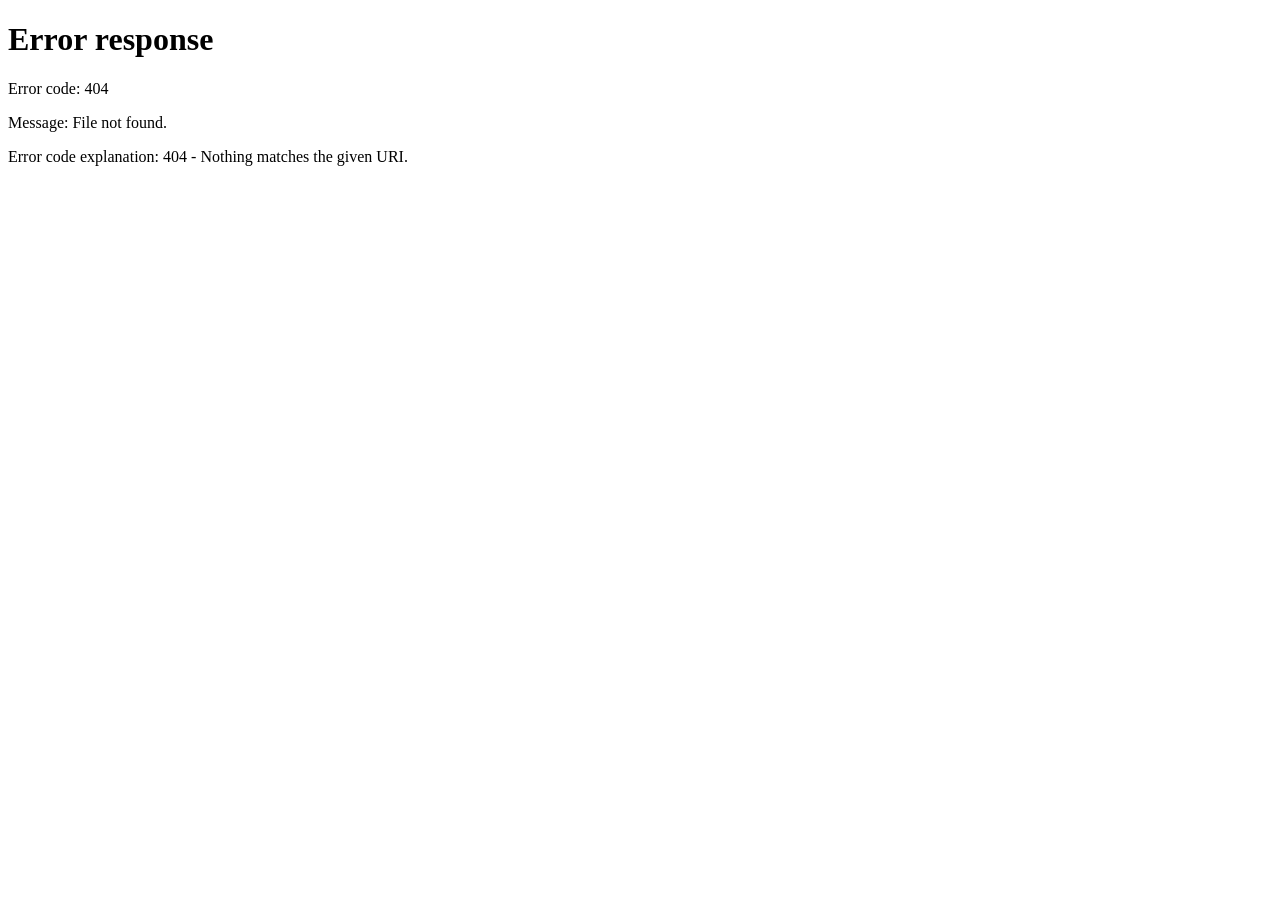
==== commit dbb28a64: "加入缓存" ====
--- a/src/main/resources/static/index.html
+++ b/src/main/resources/static/index.html
@@ -5,7 +5,7 @@
   <meta name="viewport" content="width=device-width, initial-scale=1.0" />
   <title>MyReview · 面试练习工作台</title>
   <link rel="icon" href="data:image/svg+xml,%3Csvg xmlns='http://www.w3.org/2000/svg' viewBox='0 0 64 64'%3E%3Crect width='64' height='64' rx='16' fill='%236366f1'/%3E%3Ctext x='32' y='44' font-size='32' font-family='sans-serif' font-weight='700' text-anchor='middle' fill='white'%3EM%3C/text%3E%3C/svg%3E" />
-  <link rel="stylesheet" href="css/app.css?v=20261105t" />
+  <link rel="stylesheet" href="css/app.css?v=20261117d" />
 </head>
 <body>
   <div class="layout">
@@ -26,6 +26,6 @@
 
   <script src="js/icons.js?v=20261105s"></script>
   <script src="js/speech.js?v=20261105s"></script>
-  <script src="js/app.js?v=20261105t"></script>
+  <script src="js/app.js?v=20261118b"></script>
 </body>
 </html>
--- a/src/main/resources/static/css/app.css
+++ b/src/main/resources/static/css/app.css
@@ -157,7 +157,7 @@
   height: calc(100vh - 20px);
   display: flex;
   flex-direction: column;
-  background: rgba(250, 246, 241, .93);
+  background: rgba(255, 255, 255, .55);
   border: 1px solid rgba(212, 205, 197, .55);
   border-radius: var(--r-xl);
   box-shadow: none;
@@ -174,20 +174,20 @@
   border-radius: 8px;
   background: #5a7a6b;
   color: #f5f0eb;
-  font-size: 15px; font-weight: 300; letter-spacing: .02em;
+  font-size: 15px; font-weight: 400; letter-spacing: .02em;
   box-shadow: none;
 }
 .brand-text { display: flex; flex-direction: column; line-height: 1.3; min-width: 0; }
 .brand-text strong {
-  font-size: var(--fs-md); font-weight: 300;
+  font-size: var(--fs-md); font-weight: 400;
   letter-spacing: .18em;
   text-transform: lowercase;
-  color: #3a352f;
+  color: #3d3d3d;
 }
 .brand-text span {
-  font-size: 10px; font-weight: 300;
+  font-size: 10px; font-weight: 400;
   letter-spacing: .22em;
-  color: #7d746a; margin-top: 3px;
+  color: #a89279; margin-top: 3px;
 }
 
 .nav {
@@ -198,20 +198,20 @@
 }
 .nav-section {
   padding: 18px 12px 8px;
-  font-size: 10.5px; font-weight: 300;
+  font-size: 10.5px; font-weight: 500;
   letter-spacing: .24em; text-transform: none;
-  color: #8a8279;
+  color: #a89279;
 }
 .nav-item {
   display: flex; align-items: center; gap: 11px;
   padding: 10px 12px;
   border-radius: 8px;
-  color: #4a443e; text-decoration: none;
+  color: #55504a; text-decoration: none;
   font-size: var(--fs-md); font-weight: 400;
   transition: background 700ms ease-in-out, color 700ms ease-in-out;
 }
 /* Silent Elevation + No Impact：hover 只有底色微变，无位移无形变 */
-.nav-item:hover { background: rgba(212, 205, 197, .3); color: #3a352f; transform: none; }
+.nav-item:hover { background: rgba(212, 205, 197, .3); color: #3d3d3d; transform: none; }
 .nav-item.active {
   color: #3f5a4e;
   background: rgba(90, 122, 107, .13);
@@ -241,8 +241,8 @@
   width: 36px; height: 36px; flex-shrink: 0;
   display: flex; align-items: center; justify-content: center;
   border-radius: 10px;
-  background: #5a7a6b;
-  color: #f5f0eb; font-weight: 300; font-size: var(--fs-md);
+  background: #607683;
+  color: #f5f0eb; font-weight: 400; font-size: var(--fs-md);
   box-shadow: none;
 }
 .user-avatar-img {
@@ -253,11 +253,11 @@
 .user-meta { flex: 1; min-width: 0; }
 .user-name {
   font-size: var(--fs-md); font-weight: 500; line-height: 1.35;
-  color: #3a352f;
+  color: #3d3d3d;
   overflow: hidden; text-overflow: ellipsis; white-space: nowrap;
 }
 .user-sub {
-  font-size: var(--fs-xs); font-weight: 300; color: #7d746a;
+  font-size: var(--fs-xs); font-weight: 400; color: #a89279;
   overflow: hidden; text-overflow: ellipsis; white-space: nowrap;
 }
 .user-menu-btn {
@@ -265,11 +265,11 @@
   width: 30px; height: 30px;
   display: grid; place-items: center;
   border: 0; border-radius: 8px;
-  background: transparent; color: #8a8279;
+  background: transparent; color: #a89279;
   cursor: pointer;
   transition: background 700ms ease-in-out, color 700ms ease-in-out;
 }
-.user-menu-btn:hover { background: rgba(212, 205, 197, .3); color: #8a5f57; }
+.user-menu-btn:hover { background: rgba(212, 205, 197, .3); color: #c17767; }
 
 .content {
   flex: 1;
@@ -570,12 +570,12 @@
  */
 #question-card {
   position: sticky;
-  top: calc(var(--mini-head-h) + var(--answer-sticky-stuck-h, 44px) + 8px);
+  top: calc(var(--mini-head-h) + var(--answer-sticky-stuck-h, 0px) + 8px);
+  z-index: 30;   /* 贴住时盖住下方内容——否则半透明卡片会和题面叠字 */
   /* 吸顶落点之上还有 mini 标题 + 控制区，滚动锚定会反过来改 scrollTop → 未吸顶时就会跳 */
   overflow-anchor: none;
 }
 #question-card.is-stuck {
-  z-index: 30;
   padding: 10px 14px 10px 18px;
   border-radius: var(--r-md);
   background: #fff;
@@ -618,6 +618,35 @@
   transform: translateY(-1px);
 }
 .btn-sm { padding: 5px 10px; border-radius: 8px; font-size: var(--fs-sm); }
+
+/* —— 按钮情景色（北欧）：炭灰=建立、松绿=学习推进、峡湾蓝=查看辅助、砖色=危险 —— */
+.btn-strong {
+  background: #3d3d3d; border-color: #3d3d3d; color: #f5f0eb;
+  box-shadow: none; font-weight: 400; letter-spacing: .12em;
+  transition: filter 400ms ease-in-out;
+}
+.btn-strong:hover:not(:disabled) {
+  filter: brightness(1.15); transform: none; box-shadow: none;
+  background: #3d3d3d; border-color: #3d3d3d; color: #f5f0eb;
+}
+.btn-strong:active:not(:disabled) {
+  filter: brightness(.92); transform: none; box-shadow: none;
+  background: #3d3d3d; border-color: #3d3d3d; color: #f5f0eb;
+}
+.btn-fjord {
+  background: rgba(255, 255, 255, .5);
+  border-color: rgba(123, 160, 184, .5);
+  color: #4c7288;
+  box-shadow: none; font-weight: 400;
+  transition: background 400ms ease-in-out, border-color 400ms ease-in-out, color 400ms ease-in-out;
+}
+.btn-fjord:hover:not(:disabled) {
+  background: rgba(123, 160, 184, .12);
+  border-color: rgba(123, 160, 184, .8);
+  color: #3f6479;
+  box-shadow: none; transform: none;
+}
+.btn-fjord:active:not(:disabled) { filter: brightness(.96); transform: none; box-shadow: none; }
 .btn-lg { padding: 10px 18px; border-radius: 10px; font-size: var(--fs-base); }
 .btn[disabled], .btn:disabled {
   opacity: .45;
@@ -962,8 +991,10 @@
   width: 42px; height: 42px; flex-shrink: 0;
   display: grid; place-items: center;
   border-radius: 8px;
-  background: linear-gradient(135deg, #eef2ff, #f5f3ff);
-  color: #6366f1;
+  border: 1px solid rgba(212, 205, 197, .7);
+  background: transparent;
+  color: #5a7a6b;
+  transition: background 700ms ease-in-out, border-color 700ms ease-in-out, color 700ms ease-in-out;
 }
 .li-main { flex: 1; min-width: 0; }
 .li-title {
@@ -1064,37 +1095,62 @@
   grid-template-columns: repeat(auto-fill, minmax(260px, 1fr));
   gap: 16px;
 }
+/*
+ * 卡片悬停语言（全工程统一）——「晨光」
+ * hover 时左上角晕开极淡松绿光（色温微调，像晨光洒上纸面），
+ * 边框由羊毛灰转松绿、图标盒泛绿、标题加深；
+ * 700ms ease-in-out 晨雾过渡，无位移、无阴影、无形变。
+ * 新卡片一律复用 .item-card，不要再写各自的 hover。
+ */
 .item-card {
   position: relative;
   display: flex; flex-direction: column; gap: 12px;
   padding: 18px;
-  background: linear-gradient(155deg, #ffffff 0%, #fbfbff 100%);
-  border: 1px solid var(--border);
-  border-radius: 12px;
+  background: rgba(255, 255, 255, .6);
+  border: 1px solid rgba(212, 205, 197, .55);
+  border-radius: 14px;
   cursor: pointer;
-  transition: transform var(--dur) var(--ease-out),
-              box-shadow var(--dur) var(--ease-out),
-              border-color var(--dur) var(--ease-out);
-}
+  overflow: hidden;
+  transition: background 400ms ease-in-out, border-color 400ms ease-in-out;
+}
+.item-card::before {
+  content: '';
+  position: absolute; inset: 0;
+  background: radial-gradient(420px 240px at 0% 0%, rgba(201, 168, 140, .18), transparent 70%);
+  opacity: 0;
+  pointer-events: none;
+  transition: opacity 400ms ease-in-out;
+}
+.item-card:hover::before { opacity: 1; }
 .item-card:hover {
-  transform: translateY(-3px);
-  box-shadow: 0 18px 40px -18px rgba(24, 24, 27, .22);
-  border-color: #dcdcf5;
-}
+  background: #fcfaf8;
+  border-color: rgba(90, 122, 107, .45);
+  box-shadow: none; transform: none;
+}
+.item-card:hover .li-icon {
+  border-color: rgba(201, 168, 140, .55);
+  background: rgba(201, 168, 140, .14);
+}
+.item-card:hover .li-title { color: #3d3d3d; }
 .item-card-head { display: flex; align-items: flex-start; gap: 12px; padding-right: 28px; }
 .item-card-stats {
   display: flex; flex-wrap: wrap; gap: 6px 14px;
   padding-top: 12px;
-  border-top: 1px dashed rgba(24, 24, 27, .08);
-  font-size: var(--fs-sm); color: var(--text-3);
-}
-.item-card-stats b { color: var(--text-2); font-weight: 600; }
-.item-card-foot { font-size: var(--fs-xs); color: var(--text-3); margin-top: auto; }
-.item-card-del { position: absolute; top: 10px; right: 10px; opacity: .35; }
+  border-top: 1px solid rgba(212, 205, 197, .45);
+  font-size: var(--fs-sm); color: #a89279;
+}
+.item-card-stats b { color: #55504a; font-weight: 500; }
+.item-card-foot { font-size: var(--fs-xs); color: #a89279; margin-top: auto; font-weight: 400; }
+.item-card-del {
+  position: absolute; top: 10px; right: 10px;
+  opacity: .5; color: #a89279; background: none; box-shadow: none;
+  transition: background 400ms ease-in-out, color 400ms ease-in-out, opacity 400ms ease-in-out;
+}
 .item-card-del:hover {
   opacity: 1;
-  color: var(--danger);
-  background: #fff1f2;
+  background: rgba(193, 119, 103, .1);
+  color: #c17767;
+  box-shadow: none; transform: none;
 }
 
 /* 练习页标题下的范围说明：默认两行，展开后显示全文 */
@@ -1221,22 +1277,28 @@
   display: flex; align-items: center; gap: 8px;
   font-size: var(--fs-lg); font-weight: 400;
   letter-spacing: .1em;
-  color: #3a352f;
-}
+  color: #3d3d3d;
+}
+/* 图标占位盒 / 标题文字组：svg 是行内替换元素，跟文字基线对齐时会被
+   行盒降部空间顶高半个身位——统一收进 flex 盒里垂直居中。
+   两级都覆盖：外层包「图标+文字」的 span，内层包 svg 的 span。 */
+.ib { display: inline-flex; align-items: center; flex-shrink: 0; }
+.dialog-title > span { display: inline-flex; align-items: center; gap: 8px; }
+.dialog-title > span > span { display: inline-flex; align-items: center; }
 .dialog-x {
   margin-left: auto;
   width: 30px; height: 30px;
   display: grid; place-items: center;
   border: 0; border-radius: 8px;
-  background: transparent; color: #8a8279;
+  background: transparent; color: #a89279;
   cursor: pointer;
   transition: background 700ms ease-in-out, color 700ms ease-in-out;
 }
-.dialog-x:hover { background: rgba(212, 205, 197, .3); color: #3a352f; }
+.dialog-x:hover { background: rgba(212, 205, 197, .3); color: #3d3d3d; }
 .dialog-body {
   padding: 18px 28px 10px;
   overflow: auto;
-  color: #57504a;
+  color: #55504a;
   font-size: var(--fs-md);
   line-height: 1.8;
 }
@@ -1260,12 +1322,12 @@
   border: 1px solid rgba(212, 205, 197, .7);
   border-radius: 10px;
   background: rgba(255, 255, 255, .55);
-  color: #3a352f;
-  font-family: var(--font); font-size: var(--fs-md); font-weight: 300;
+  color: #3d3d3d;
+  font-family: var(--font); font-size: var(--fs-md); font-weight: 400;
   line-height: 1.6;
   transition: border-color 700ms ease-in-out, background-color 700ms ease-in-out;
 }
-.dialog input::placeholder, .dialog textarea::placeholder { color: #b5aca2; font-weight: 300; }
+.dialog input::placeholder, .dialog textarea::placeholder { color: #c9bfb2; font-weight: 400; }
 .dialog input:hover:not(:focus),
 .dialog select:hover:not(:focus),
 .dialog textarea:hover:not(:focus) { border-color: rgba(212, 205, 197, 1); }
@@ -1276,50 +1338,50 @@
 }
 .dialog .field label {
   margin-bottom: 8px;
-  color: #8a8279;
-  font-size: 11px; font-weight: 300;
+  color: #a89279;
+  font-size: 11px; font-weight: 500;
   letter-spacing: .22em;
 }
-.dialog .field .req { color: #b5aca2; font-weight: 300; }
+.dialog .field .req { color: #c9bfb2; font-weight: 400; }
 
 /* 弹窗内按钮：ghost 羊毛灰描边 / primary 松绿 / danger 砖色，全部无形变 */
 .dialog .btn-ghost {
-  background: rgba(255, 253, 250, .6);
+  background: rgba(255, 255, 255, .5);
   border-color: rgba(212, 205, 197, .7);
-  color: #4a443e;
+  color: #55504a;
   box-shadow: none; font-weight: 400;
   transition: background 700ms ease-in-out, border-color 700ms ease-in-out, color 700ms ease-in-out;
 }
 .dialog .btn-ghost:hover:not(:disabled) {
   background: rgba(212, 205, 197, .28);
   border-color: rgba(212, 205, 197, 1);
-  color: #3a352f;
+  color: #3d3d3d;
   box-shadow: none; transform: none;
 }
 .dialog .btn-primary {
-  background: #5a7a6b; border-color: #5a7a6b; color: #f5f0eb;
-  box-shadow: none; font-weight: 300; letter-spacing: .12em;
-  transition: filter 700ms ease-in-out;
+  background: #3d3d3d; border-color: #3d3d3d; color: #f5f0eb;
+  box-shadow: none; font-weight: 400; letter-spacing: .12em;
+  transition: filter 400ms ease-in-out;
 }
 .dialog .btn-primary:hover:not(:disabled) {
-  filter: brightness(1.07); transform: none; box-shadow: none;
-  background: #5a7a6b; border-color: #5a7a6b; color: #f5f0eb;
+  filter: brightness(1.15); transform: none; box-shadow: none;
+  background: #3d3d3d; border-color: #3d3d3d; color: #f5f0eb;
 }
 .dialog .btn-primary:active:not(:disabled) {
-  filter: brightness(.95); transform: none; box-shadow: none;
-  background: #5a7a6b; border-color: #5a7a6b; color: #f5f0eb;
+  filter: brightness(.92); transform: none; box-shadow: none;
+  background: #3d3d3d; border-color: #3d3d3d; color: #f5f0eb;
 }
 .dialog .btn-danger {
-  background: rgba(163, 95, 87, .1);
-  border-color: rgba(163, 95, 87, .4);
-  color: #8a5f57;
+  background: rgba(193, 119, 103, .1);
+  border-color: rgba(193, 119, 103, .4);
+  color: #c17767;
   box-shadow: none;
   transition: background 700ms ease-in-out, border-color 700ms ease-in-out, color 700ms ease-in-out;
 }
 .dialog .btn-danger:hover:not(:disabled) {
-  background: rgba(163, 95, 87, .18);
-  border-color: rgba(163, 95, 87, .6);
-  color: #7a524b;
+  background: rgba(193, 119, 103, .18);
+  border-color: rgba(193, 119, 103, .6);
+  color: #b06553;
   box-shadow: none; transform: none;
 }
 .dialog .btn-danger:active:not(:disabled) {
@@ -1565,7 +1627,7 @@
   position: relative;
   overflow: hidden;
   padding: 24px 24px 24px 28px;
-  background: linear-gradient(160deg, #ffffff 0%, #fbfbff 100%);
+  background: #fffdfb;
   border: 1px solid var(--border);
   border-radius: var(--r-xl);
   box-shadow: var(--shadow-sm);
@@ -1625,7 +1687,7 @@
   white-space: pre-wrap;
   word-break: break-word;
 }
-.peek-note-bar { display: flex; align-items: center; gap: 12px; flex-wrap: wrap; }
+.peek-note-bar { display: flex; align-items: center; gap: 12px; flex-wrap: wrap; padding: 10px 20px; }
 .peek-note-bar .sub { margin-right: auto; }
 
 /* 题号导航 */
@@ -2380,7 +2442,7 @@
    Silent Elevation（hover 只动边框底色，无阴影）；active 仅明暗反馈，无形变。
    ------------------------------------------------------------ */
 body.auth-mode {
-  background-color: #f5f0eb;
+  background-color: #f8f5f1;
   background-image:
     radial-gradient(1100px 620px at 82% -12%, rgba(123, 160, 184, .07), transparent 60%),
     radial-gradient(900px 520px at -12% 112%, rgba(90, 122, 107, .06), transparent 55%);
@@ -2395,7 +2457,7 @@
   width: 100%; max-width: 400px;
   padding: 52px 48px 44px;
   border-radius: 16px;
-  background: rgba(255, 253, 250, .8);
+  background: rgba(255, 255, 255, .6);
   border: 1px solid rgba(212, 205, 197, .55);
   /* Silent Elevation：不要阴影 */
   box-shadow: none;
@@ -2413,9 +2475,9 @@
 }
 .login-brand p {
   margin: 10px 0 0;
-  font-size: 11px; font-weight: 300;
+  font-size: 11px; font-weight: 400;
   letter-spacing: .32em;
-  color: #a39a8f;
+  color: #a89279;
 }
 
 /* 标签页：文字 + 细下划线，不用胶囊分段（盖掉全局 .seg 的胶囊底） */
@@ -2432,8 +2494,8 @@
   padding: 6px 2px 12px;
   border: 0; border-radius: 0;
   background: none;
-  color: #a39a8f;
-  font-family: var(--font); font-size: 13px; font-weight: 300;
+  color: #a89279;
+  font-family: var(--font); font-size: 13px; font-weight: 400;
   letter-spacing: .18em;
   cursor: pointer;
   transition: color 700ms ease-in-out;
@@ -2452,11 +2514,11 @@
 .login-card .field label {
   display: block;
   margin-bottom: 9px;
-  color: #8a8279;
-  font-size: 11px; font-weight: 300;
+  color: #a89279;
+  font-size: 11px; font-weight: 500;
   letter-spacing: .22em;
 }
-.login-card .field .req { color: #b5aca2; font-weight: 300; }
+.login-card .field .req { color: #c9bfb2; font-weight: 400; }
 .login-card input {
   width: 100%;
   padding: 13px 15px;
@@ -2464,10 +2526,10 @@
   border-radius: 10px;
   background: rgba(255, 255, 255, .55);
   color: #3d3d3d;
-  font-family: var(--font); font-size: 14px; font-weight: 300;
+  font-family: var(--font); font-size: 14px; font-weight: 400;
   transition: border-color 700ms ease-in-out, background-color 700ms ease-in-out;
 }
-.login-card input::placeholder { color: #b5aca2; font-weight: 300; }
+.login-card input::placeholder { color: #c9bfb2; font-weight: 400; }
 /* Silent Elevation：hover 只让边框略深 */
 .login-card input:hover:not(:focus) { border-color: rgba(212, 205, 197, 1); }
 .login-card input:focus {
@@ -2481,23 +2543,23 @@
   width: 100%;
   padding: 14px 18px;
   border-radius: 10px;
-  background: #5a7a6b;
-  border: 1px solid #5a7a6b;
+  background: #3d3d3d;
+  border: 1px solid #3d3d3d;
   color: #f5f0eb;
-  font-family: var(--font); font-size: 13px; font-weight: 300;
+  font-family: var(--font); font-size: 13px; font-weight: 400;
   letter-spacing: .34em;
   transition: filter 700ms ease-in-out;
 }
 /* Warm Texture：hover/active 只调亮度，不缩放不位移 */
 .login-btn:hover:not(:disabled) {
-  filter: brightness(1.07);
+  filter: brightness(1.15);
   transform: none; box-shadow: none;
-  background: #5a7a6b; border-color: #5a7a6b; color: #f5f0eb;
+  background: #3d3d3d; border-color: #3d3d3d; color: #f5f0eb;
 }
 .login-btn:active:not(:disabled) {
-  filter: brightness(.95);
+  filter: brightness(.92);
   transform: none; box-shadow: none;
-  background: #5a7a6b; border-color: #5a7a6b; color: #f5f0eb;
+  background: #3d3d3d; border-color: #3d3d3d; color: #f5f0eb;
 }
 
 /* ------------------------------------------------------------
@@ -2509,17 +2571,17 @@
    700ms ease-in-out 晨雾过渡，无阴影、hover 无形变位移。
    ------------------------------------------------------------ */
 body.route-profile {
-  background-color: #f5f0eb;
+  background-color: #f8f5f1;
   background-image:
     radial-gradient(1100px 620px at 82% -12%, rgba(123, 160, 184, .07), transparent 60%),
     radial-gradient(900px 520px at -12% 112%, rgba(90, 122, 107, .06), transparent 55%);
 }
-body.route-profile .eyebrow { color: #8a8279; }
+body.route-profile .eyebrow { color: #a89279; }
 body.route-profile .page-head h1 {
-  color: #3a352f; font-weight: 300; letter-spacing: .08em;
+  color: #3d3d3d; font-weight: 500; letter-spacing: .08em;
 }
 body.route-profile .profile-card {
-  background: rgba(255, 253, 250, .8);
+  background: rgba(255, 255, 255, .6);
   border: 1px solid rgba(212, 205, 197, .55);
   border-radius: 14px;
   box-shadow: none;
@@ -2534,11 +2596,11 @@
 }
 .setting-label {
   width: 96px; flex-shrink: 0;
-  font-size: 11px; font-weight: 300;
-  letter-spacing: .22em; color: #8a8279;
+  font-size: 11px; font-weight: 500;
+  letter-spacing: .22em; color: #a89279;
 }
 .setting-body { flex: 1; min-width: 0; display: flex; align-items: center; }
-.setting-body .hint { display: inline-flex; align-items: center; gap: 6px; color: #7d746a; font-weight: 300; }
+.setting-body .hint { display: inline-flex; align-items: center; gap: 6px; color: #a89279; font-weight: 400; }
 .setting-body .hint.ok { color: #5a7a6b; }
 .setting-body .hint.warn { color: #a3785f; }
 .profile-row + .setting-row, .profile-card > .setting-row:first-of-type { border-top: 0; }
@@ -2554,11 +2616,11 @@
   border: 1px solid rgba(212, 205, 197, .7);
   border-radius: 10px;
   background: rgba(255, 255, 255, .55);
-  color: #3a352f;
-  font-family: var(--font); font-size: var(--fs-md); font-weight: 300;
+  color: #3d3d3d;
+  font-family: var(--font); font-size: var(--fs-md); font-weight: 400;
   transition: border-color 700ms ease-in-out, background-color 700ms ease-in-out;
 }
-body.route-profile .setting-body input[type="text"]::placeholder { color: #b5aca2; font-weight: 300; }
+body.route-profile .setting-body input[type="text"]::placeholder { color: #c9bfb2; font-weight: 400; }
 body.route-profile .setting-body input[type="text"]:hover:not(:focus) { border-color: rgba(212, 205, 197, 1); }
 body.route-profile .setting-body input[type="text"]:focus {
   outline: none;
@@ -2577,10 +2639,10 @@
 body.route-profile .seg button {
   padding: 6px 16px;
   border-radius: 8px;
-  color: #7d746a; font-weight: 400;
+  color: #a89279; font-weight: 400;
   transition: background 700ms ease-in-out, color 700ms ease-in-out;
 }
-body.route-profile .seg button:hover { background: rgba(212, 205, 197, .3); color: #3a352f; transform: none; }
+body.route-profile .seg button:hover { background: rgba(212, 205, 197, .3); color: #3d3d3d; transform: none; }
 body.route-profile .seg button.active {
   background: rgba(90, 122, 107, .14);
   color: #3f5a4e;
@@ -2590,21 +2652,21 @@
 
 /* 按钮：ghost 羊毛灰描边，primary 松绿（Silent Elevation + No Impact） */
 body.route-profile .btn-ghost {
-  background: rgba(255, 253, 250, .6);
+  background: rgba(255, 255, 255, .5);
   border-color: rgba(212, 205, 197, .7);
-  color: #4a443e;
+  color: #55504a;
   box-shadow: none; font-weight: 400;
   transition: background 700ms ease-in-out, border-color 700ms ease-in-out, color 700ms ease-in-out;
 }
 body.route-profile .btn-ghost:hover:not(:disabled) {
   background: rgba(212, 205, 197, .28);
   border-color: rgba(212, 205, 197, 1);
-  color: #3a352f;
+  color: #3d3d3d;
   box-shadow: none; transform: none;
 }
 body.route-profile .btn-primary {
   background: #5a7a6b; border-color: #5a7a6b; color: #f5f0eb;
-  box-shadow: none; font-weight: 300; letter-spacing: .12em;
+  box-shadow: none; font-weight: 400; letter-spacing: .12em;
   transition: filter 700ms ease-in-out;
 }
 body.route-profile .btn-primary:hover:not(:disabled) {
@@ -2615,6 +2677,731 @@
   filter: brightness(.95); transform: none; box-shadow: none;
   background: #5a7a6b; border-color: #5a7a6b; color: #f5f0eb;
 }
+
+/* ------------------------------------------------------------
+   押题 / 模拟面试占位页 —— 北欧极简「规划中」
+   ------------------------------------------------------------ */
+body.route-soon {
+  background-color: #f8f5f1;
+  background-image:
+    radial-gradient(1100px 620px at 82% -12%, rgba(123, 160, 184, .07), transparent 60%),
+    radial-gradient(900px 520px at -12% 112%, rgba(90, 122, 107, .06), transparent 55%);
+}
+body.route-soon .eyebrow { color: #a89279; }
+body.route-soon .page-head h1 {
+  color: #3d3d3d; font-weight: 500; letter-spacing: .08em;
+}
+.soon-card {
+  max-width: 420px;
+  margin: 10vh auto 0;
+  padding: 56px 48px;
+  display: flex; flex-direction: column; align-items: center;
+  text-align: center;
+  background: rgba(255, 255, 255, .6);
+  border: 1px solid rgba(212, 205, 197, .55);
+  border-radius: 14px;
+  box-shadow: none;
+}
+.soon-icon {
+  width: 56px; height: 56px;
+  display: grid; place-items: center;
+  margin-bottom: 24px;
+  border: 1px solid rgba(123, 160, 184, .4);
+  border-radius: 14px;
+  color: #7ba0b8;
+}
+.soon-desc {
+  margin: 0;
+  color: #55504a;
+  font-size: var(--fs-md); font-weight: 400;
+  letter-spacing: .05em;
+  line-height: 2;
+}
+.soon-tag {
+  margin-top: 28px;
+  padding: 5px 18px;
+  border: 1px solid rgba(212, 205, 197, .7);
+  border-radius: 999px;
+  color: #a89279;
+  font-size: var(--fs-xs); font-weight: 400;
+  letter-spacing: .26em;
+}
+
+/* ------------------------------------------------------------
+   阶段列表 —— 北欧极简：暖白卡片铺在桦木白底上，无阴影无形变
+   ------------------------------------------------------------ */
+body.route-stages {
+  background-color: #f8f5f1;
+  background-image:
+    radial-gradient(1100px 620px at 82% -12%, rgba(123, 160, 184, .07), transparent 60%),
+    radial-gradient(900px 520px at -12% 112%, rgba(90, 122, 107, .06), transparent 55%);
+}
+body.route-stages .eyebrow { color: #a89279; }
+body.route-stages .page-head h1 {
+  color: #3d3d3d; font-weight: 500; letter-spacing: .08em;
+}
+
+.stages-head {
+  display: flex; align-items: baseline; gap: 12px;
+  margin: 2px 0 18px;
+}
+.stages-label {
+  font-size: 11px; font-weight: 500;
+  letter-spacing: .22em; color: #a89279;
+}
+.stages-count { font-size: var(--fs-sm); font-weight: 400; color: #a89279; }
+
+/* 徽章：低饱和暖色（进行中=松绿、已归档/已有总结=羊毛灰） */
+body.route-stages .badge {
+  border-radius: 999px;
+  letter-spacing: .12em; font-weight: 400;
+}
+body.route-stages .badge-blue  { background: rgba(123, 160, 184, .16); color: #4c7288; }
+body.route-stages .badge-green { background: rgba(201, 168, 140, .2); color: #8a6f52; }
+body.route-stages .badge-gray  { background: rgba(212, 205, 197, .25); color: #a89279; }
+
+/* 空态 */
+body.route-stages .empty-title { color: #55504a; font-weight: 400; }
+body.route-stages .empty-icon { color: #c4bcb2; }
+
+/* 按钮：ghost 羊毛灰描边 / primary 松绿（新建阶段、翻页） */
+body.route-stages .btn-ghost {
+  background: rgba(255, 255, 255, .5);
+  border-color: rgba(212, 205, 197, .7);
+  color: #55504a;
+  box-shadow: none; font-weight: 400;
+  transition: background 700ms ease-in-out, border-color 700ms ease-in-out, color 700ms ease-in-out;
+}
+body.route-stages .btn-ghost:hover:not(:disabled) {
+  background: rgba(212, 205, 197, .28);
+  border-color: rgba(212, 205, 197, 1);
+  color: #3d3d3d;
+  box-shadow: none; transform: none;
+}
+body.route-stages .btn-primary {
+  background: #5a7a6b; border-color: #5a7a6b; color: #f5f0eb;
+  box-shadow: none; font-weight: 400; letter-spacing: .12em;
+  transition: filter 700ms ease-in-out;
+}
+body.route-stages .btn-primary:hover:not(:disabled) {
+  filter: brightness(1.07); transform: none; box-shadow: none;
+  background: #5a7a6b; border-color: #5a7a6b; color: #f5f0eb;
+}
+body.route-stages .btn-primary:active:not(:disabled) {
+  filter: brightness(.95); transform: none; box-shadow: none;
+  background: #5a7a6b; border-color: #5a7a6b; color: #f5f0eb;
+}
+
+/* —— 阶段详情（同属 route-stages）：只改颜色与质感，结构沿用卡片/面板 —— */
+body.route-stages .session-head h1 {
+  color: #3d3d3d; font-weight: 500; letter-spacing: .06em;
+}
+body.route-stages .back-link {
+  background: none; border: 0;
+  padding: 4px 0;
+  color: #a89279; font-weight: 400; letter-spacing: .12em;
+  transition: color 700ms ease-in-out;
+}
+body.route-stages .back-link:hover { background: none; color: #3d3d3d; }
+
+/* KPI 数字格：五格各用一个强调色 10% 淡染（松绿/峡湾蓝/暖棕/石板灰轮转） */
+body.route-stages .kpi {
+  background: rgba(255, 255, 255, .6);
+  border: 1px solid rgba(212, 205, 197, .55);
+}
+body.route-stages .kpi:nth-child(1) {
+  background: rgba(90, 122, 107, .1);  border-color: rgba(90, 122, 107, .25);
+}
+body.route-stages .kpi:nth-child(2) {
+  background: rgba(123, 160, 184, .12); border-color: rgba(123, 160, 184, .28);
+}
+body.route-stages .kpi:nth-child(3) {
+  background: rgba(201, 168, 140, .14); border-color: rgba(201, 168, 140, .32);
+}
+body.route-stages .kpi:nth-child(4) {
+  background: rgba(96, 118, 131, .1);  border-color: rgba(96, 118, 131, .26);
+}
+body.route-stages .kpi:nth-child(5) {
+  background: rgba(90, 122, 107, .1);  border-color: rgba(90, 122, 107, .25);
+}
+body.route-stages .kpi:hover {
+  transform: none; box-shadow: none;
+  border-color: rgba(90, 122, 107, .45);
+}
+body.route-stages .kpi-val { color: #3d3d3d; }
+body.route-stages .kpi-label { color: #a89279; font-weight: 500; letter-spacing: .12em; }
+body.route-stages .kpi-spark {
+  background: rgba(255, 255, 255, .6);
+  border: 1px solid rgba(212, 205, 197, .55);
+}
+body.route-stages .kpi-spark .spark-svg polyline { stroke: #5a7a6b; }
+
+/* 卡片 / 面板：暖白 + 羊毛灰边，无阴影（阶段总结、练习外框） */
+body.route-stages .card {
+  background: rgba(255, 255, 255, .6);
+  border: 1px solid rgba(212, 205, 197, .55);
+  box-shadow: none;
+}
+body.route-stages .card:hover {
+  box-shadow: none;
+  border-color: rgba(212, 205, 197, .85);
+}
+body.route-stages .card h2 { color: #3d3d3d; font-weight: 500; }
+body.route-stages .card h2 .sub { color: #a89279; font-weight: 400; }
+body.route-stages .panel {
+  background: rgba(255, 255, 255, .6);
+  border: 1px solid rgba(212, 205, 197, .55);
+  box-shadow: none;
+}
+body.route-stages .panel-accent {
+  background: linear-gradient(160deg, rgba(90, 122, 107, .06), rgba(255, 255, 255, .72));
+  border-color: rgba(90, 122, 107, .25);
+}
+body.route-stages .panel h3 { color: #3d3d3d; font-weight: 500; }
+body.route-stages .panel h3 .muted { color: #a89279; font-weight: 400; }
+
+/* 内容盒保留盒子形态，只换暖色 */
+body.route-stages .result-block h4 { color: #a89279; font-weight: 500; }
+body.route-stages .rb-body {
+  background: rgba(255, 255, 255, .55);
+  border: 1px solid rgba(212, 205, 197, .45);
+  color: #55504a;
+}
+
+/* 深度档下拉 */
+body.route-stages .page-actions select {
+  border: 1px solid rgba(212, 205, 197, .7);
+  background: rgba(255, 255, 255, .5);
+  color: #55504a;
+  transition: border-color 700ms ease-in-out;
+}
+body.route-stages .page-actions select:hover { border-color: rgba(212, 205, 197, 1); }
+body.route-stages .page-actions select:focus { outline: none; border-color: #7ba0b8; }
+
+/* ------------------------------------------------------------
+   练习 / 会话页 —— 北欧极简：结构不动，只上颜色与质感层
+   ------------------------------------------------------------ */
+body.route-practice {
+  background-color: #f8f5f1;
+  background-image:
+    radial-gradient(1100px 620px at 82% -12%, rgba(123, 160, 184, .07), transparent 60%),
+    radial-gradient(900px 520px at -12% 112%, rgba(90, 122, 107, .06), transparent 55%);
+}
+body.route-practice .eyebrow { color: #a89279; }
+body.route-practice .page-head h1,
+body.route-practice .session-head h1 {
+  color: #3d3d3d; font-weight: 500; letter-spacing: .06em;
+}
+body.route-practice .back-link {
+  background: none; border: 0; padding: 4px 0;
+  color: #a89279; font-weight: 400; letter-spacing: .12em;
+  transition: color 400ms ease-in-out;
+}
+body.route-practice .back-link:hover { background: none; color: #3d3d3d; }
+body.route-practice .muted, body.route-practice .hint, body.route-practice .tip { color: #a89279; }
+body.route-practice a.link { color: #5a7a6b; }
+
+/* 面：白 60% 叠暖底，无阴影 */
+body.route-practice .card,
+body.route-practice .panel {
+  background: rgba(255, 255, 255, .6);
+  border: 1px solid rgba(212, 205, 197, .55);
+  box-shadow: none;
+}
+body.route-practice .card:hover {
+  box-shadow: none;
+  border-color: rgba(212, 205, 197, .85);
+}
+body.route-practice .card h2 { color: #3d3d3d; font-weight: 500; }
+body.route-practice .card h2 .sub { color: #a89279; font-weight: 400; }
+body.route-practice .panel h3 { color: #3d3d3d; font-weight: 500; }
+body.route-practice .panel h3 .muted { color: #a89279; font-weight: 400; }
+
+/* 内容盒（要求 / 作答 / 点评块）：暖白 + 羊毛灰边 */
+body.route-practice .result-block h4 { color: #a89279; font-weight: 500; }
+body.route-practice .rb-body {
+  background: rgba(255, 255, 255, .55);
+  border: 1px solid rgba(212, 205, 197, .45);
+  color: #55504a;
+}
+body.route-practice .answer-box {
+  background: rgba(255, 255, 255, .55);
+  border: 1px solid rgba(212, 205, 197, .45);
+  color: #55504a;
+}
+
+/* 参考答案 / AI 点评：松绿 / 暖棕 淡染 */
+body.route-practice .ref-card {
+  background: linear-gradient(160deg, rgba(90, 122, 107, .08), rgba(255, 255, 255, .7));
+  border-color: rgba(90, 122, 107, .28);
+}
+body.route-practice .review-card {
+  background: linear-gradient(160deg, rgba(201, 168, 140, .12), rgba(255, 255, 255, .7));
+  border-color: rgba(201, 168, 140, .32);
+}
+
+/* 本卷成绩面板 */
+body.route-practice .paper-summary {
+  background: linear-gradient(160deg, rgba(90, 122, 107, .07), rgba(255, 255, 255, .65));
+  border: 1px solid rgba(90, 122, 107, .25);
+}
+
+/* 进度条 / 答题控制区 */
+body.route-practice .progress-strip {
+  background: rgba(255, 255, 255, .6);
+  border: 1px solid rgba(212, 205, 197, .55);
+}
+body.route-practice .answer-sticky {
+  background: rgba(255, 255, 255, .7);
+  border: 1px solid rgba(212, 205, 197, .55);
+}
+
+/* 题号导航：已答=松绿、看过答案=暖棕、当前=炭灰 */
+body.route-practice .qnav-btn.done {
+  background: rgba(90, 122, 107, .12);
+  border-color: rgba(90, 122, 107, .3);
+  color: #4c6a5c;
+}
+body.route-practice .qnav-btn.done::after { background: #5a7a6b; }
+body.route-practice .qnav-btn.revealed {
+  background: rgba(201, 168, 140, .16);
+  border-color: rgba(201, 168, 140, .4);
+  color: #8a6f52;
+}
+body.route-practice .qnav-btn.current {
+  background: #3d3d3d;
+  border-color: transparent;
+  color: #f5f0eb;
+  box-shadow: none;
+}
+body.route-practice .qnav-btn.current::after { border-color: #f5f0eb; }
+
+/* 贴顶 + 题量 >20：翻页条式题号（← 1 … 4 5 6 … 50 →），平时仍是换行全显 */
+.qnav-pager {
+  display: inline-flex; align-items: center; gap: 4px;
+  white-space: nowrap;
+}
+.qnav-pager-btn {
+  min-width: 24px; height: 24px; padding: 0 6px;
+  display: inline-flex; align-items: center; justify-content: center;
+  border: 1px solid rgba(212, 205, 197, .6);
+  border-radius: 6px;
+  background: rgba(255, 255, 255, .5);
+  color: #55504a;
+  font-family: var(--font); font-size: var(--fs-xs); font-weight: 500;
+  cursor: pointer;
+  transition: background 300ms ease-in-out, color 300ms ease-in-out, border-color 300ms ease-in-out;
+}
+.qnav-pager-btn:hover:not(:disabled) {
+  border-color: rgba(201, 168, 140, .8);
+  color: #3d3d3d;
+}
+.qnav-pager-btn:disabled { opacity: .35; cursor: default; }
+.qnav-pager-btn.current {
+  background: #3d3d3d; border-color: #3d3d3d; color: #f5f0eb;
+}
+.qnav-pager-btn.done:not(.current) {
+  background: rgba(90, 122, 107, .12);
+  border-color: rgba(90, 122, 107, .3);
+  color: #4c6a5c;
+}
+.qnav-pager-btn.revealed:not(.current):not(.done) {
+  background: rgba(201, 168, 140, .16);
+  border-color: rgba(201, 168, 140, .4);
+  color: #8a6f52;
+}
+.qnav-pager-btn.arrow { min-width: 26px; color: #a89279; }
+.qnav-pager-btn.arrow:hover:not(:disabled) { color: #3d3d3d; }
+.qnav-dots { color: #a89279; padding: 0 1px; user-select: none; }
+
+body.route-practice .qnav-btn:hover {
+  border-color: rgba(201, 168, 140, .6);
+  color: #3d3d3d;
+  transform: none;
+}
+
+/* 档位：基础=峡湾蓝、中档=石板灰、大题=松绿 */
+body.route-practice .question-card.tier-base::before  { background: #7ba0b8; }
+body.route-practice .question-card.tier-mid::before   { background: #607683; }
+body.route-practice .question-card.tier-major::before { background: #5a7a6b; }
+body.route-practice .tier-chip.tier-base  { background: rgba(123, 160, 184, .15); color: #4c7288; }
+body.route-practice .tier-chip.tier-mid   { background: rgba(96, 118, 131, .14); color: #4d6270; }
+body.route-practice .tier-chip.tier-major { background: rgba(90, 122, 107, .15); color: #46645a; }
+
+/* 分数：高=松绿、中=石板灰、低=砖色 */
+body.route-practice .score-high { color: #5a7a6b; }
+body.route-practice .score-mid  { color: #607683; }
+body.route-practice .score-low  { color: #c17767; }
+body.route-practice .score-chip.score-high { background: rgba(90, 122, 107, .14); color: #46645a; }
+body.route-practice .score-chip.score-mid  { background: rgba(96, 118, 131, .13); color: #4d6270; }
+body.route-practice .score-chip.score-low  { background: rgba(193, 119, 103, .14); color: #b06553; }
+body.route-practice .score-max { color: #a89279; }
+
+/* 记事本栏 */
+body.route-practice .note-rail-box {
+  background: rgba(255, 255, 255, .6);
+  border: 1px solid rgba(212, 205, 197, .55);
+}
+body.route-practice .note-rail-head h3 { color: #3d3d3d; font-weight: 500; }
+
+/* 视图切换 / 标签页 / 阶段 chips */
+body.route-practice .seg, body.route-practice .tabs {
+  background: rgba(212, 205, 197, .18);
+  border: 1px solid rgba(212, 205, 197, .5);
+}
+body.route-practice .seg button, body.route-practice .seg a,
+body.route-practice .tab {
+  border-radius: 8px;
+  color: #a89279;
+  transition: background 400ms ease-in-out, color 400ms ease-in-out;
+}
+body.route-practice .seg button:hover, body.route-practice .seg a:hover,
+body.route-practice .tab:hover {
+  background: rgba(212, 205, 197, .3); color: #3d3d3d; transform: none;
+}
+body.route-practice .seg button.active, body.route-practice .seg a.active,
+body.route-practice .tab.active {
+  background: rgba(90, 122, 107, .14);
+  color: #3f5a4e;
+  box-shadow: none; transform: none;
+}
+body.route-practice .stage-chip {
+  background: rgba(255, 255, 255, .55);
+  border: 1px solid rgba(212, 205, 197, .55);
+  color: #55504a;
+}
+body.route-practice .stage-chip:hover {
+  background: rgba(212, 205, 197, .25);
+  border-color: rgba(212, 205, 197, .8);
+}
+body.route-practice .stage-chip.active {
+  background: #3d3d3d; border-color: #3d3d3d; color: #f5f0eb;
+}
+body.route-practice .stage-chip.active .stage-chip-count { background: rgba(255, 255, 255, .22); }
+
+/* 徽章 */
+body.route-practice .badge-blue   { background: rgba(123, 160, 184, .16); color: #4c7288; }
+body.route-practice .badge-green  { background: rgba(201, 168, 140, .2); color: #8a6f52; }
+body.route-practice .badge-orange { background: rgba(201, 168, 140, .18); color: #8a6f52; }
+body.route-practice .badge-purple { background: rgba(96, 118, 131, .15); color: #4d6270; }
+body.route-practice .badge-red    { background: rgba(193, 119, 103, .15); color: #b06553; }
+body.route-practice .badge-gray   { background: rgba(212, 205, 197, .25); color: #a89279; }
+
+/* 输入 */
+body.route-practice input[type="text"],
+body.route-practice input[type="password"],
+body.route-practice input[type="search"],
+body.route-practice textarea,
+body.route-practice select {
+  border: 1px solid rgba(212, 205, 197, .7);
+  border-radius: 10px;
+  background: rgba(255, 255, 255, .55);
+  color: #3d3d3d;
+  transition: border-color 400ms ease-in-out, background-color 400ms ease-in-out;
+}
+body.route-practice input::placeholder, body.route-practice textarea::placeholder { color: #c9bfb2; }
+body.route-practice input:hover:not(:focus),
+body.route-practice textarea:hover:not(:focus),
+body.route-practice select:hover:not(:focus) { border-color: rgba(212, 205, 197, 1); }
+body.route-practice input:focus, body.route-practice textarea:focus, body.route-practice select:focus {
+  outline: none;
+  border-color: #7ba0b8;
+  background: rgba(255, 255, 255, .85);
+}
+
+/* 空态 */
+body.route-practice .empty-title { color: #55504a; font-weight: 400; }
+body.route-practice .empty-icon { color: #c4bcb2; }
+
+/* 按钮 */
+body.route-practice .btn-ghost {
+  background: rgba(255, 255, 255, .5);
+  border-color: rgba(212, 205, 197, .7);
+  color: #55504a;
+  box-shadow: none; font-weight: 400;
+  transition: background 400ms ease-in-out, border-color 400ms ease-in-out, color 400ms ease-in-out;
+}
+body.route-practice .btn-ghost:hover:not(:disabled) {
+  background: rgba(212, 205, 197, .28);
+  border-color: rgba(212, 205, 197, 1);
+  color: #3d3d3d;
+  box-shadow: none; transform: none;
+}
+body.route-practice .btn-primary {
+  background: #5a7a6b; border-color: #5a7a6b; color: #f5f0eb;
+  box-shadow: none; font-weight: 400; letter-spacing: .12em;
+  transition: filter 400ms ease-in-out;
+}
+body.route-practice .btn-primary:hover:not(:disabled) {
+  filter: brightness(1.07); transform: none; box-shadow: none;
+  background: #5a7a6b; border-color: #5a7a6b; color: #f5f0eb;
+}
+body.route-practice .btn-primary:active:not(:disabled) {
+  filter: brightness(.95); transform: none; box-shadow: none;
+  background: #5a7a6b; border-color: #5a7a6b; color: #f5f0eb;
+}
+body.route-practice .btn-danger {
+  background: rgba(193, 119, 103, .1);
+  border-color: rgba(193, 119, 103, .4);
+  color: #c17767;
+  box-shadow: none;
+}
+body.route-practice .btn-danger:hover:not(:disabled) {
+  background: rgba(193, 119, 103, .18);
+  border-color: rgba(193, 119, 103, .6);
+  color: #b06553;
+  box-shadow: none; transform: none;
+}
+body.route-practice .btn-quiet { color: #a89279; background: none; box-shadow: none; }
+body.route-practice .btn-quiet:hover:not(:disabled) {
+  background: rgba(212, 205, 197, .25); color: #3d3d3d; transform: none;
+}
+
+/* —— 考试模式：客观题作答控件 —— */
+.exam-opts { display: flex; flex-direction: column; gap: 8px; }
+.exam-opt {
+  display: flex; align-items: center; gap: 10px;
+  padding: 10px 12px;
+  border: 1px solid rgba(212, 205, 197, .6);
+  border-radius: 10px;
+  background: rgba(255, 255, 255, .5);
+  cursor: pointer;
+  transition: border-color 300ms ease-in-out, background 300ms ease-in-out;
+}
+.exam-opt:hover { border-color: rgba(201, 168, 140, .8); }
+.exam-opt:has(input:checked) {
+  border-color: rgba(90, 122, 107, .6);
+  background: rgba(90, 122, 107, .08);
+}
+.exam-opt input { accent-color: #5a7a6b; }
+.exam-opt .opt-key { min-width: 18px; font-weight: 600; color: #3d3d3d; }
+.exam-opt .opt-text { color: #55504a; }
+.exam-blanks { display: flex; flex-direction: column; gap: 10px; }
+.exam-blank { display: flex; align-items: center; gap: 10px; }
+.exam-blank .blank-no { min-width: 52px; color: #a89279; font-size: var(--fs-sm); }
+.exam-blank input { flex: 1; }
+.exam-code { font-family: var(--mono); font-size: 13px; min-height: 180px; line-height: 1.7; }
+/* 代码编辑器（Monaco）容器：边界沿用输入框语言 */
+/* 刷题统计栏：概览可展开，趋势图收在里面（紧凑 + 画线动画 + 悬停明细） */
+.drill-stats-head {
+  width: 100%;
+  display: flex; align-items: center; gap: 16px; flex-wrap: wrap;
+  padding: 11px 16px;
+  background: rgba(255, 255, 255, .6);
+  border: 1px solid rgba(212, 205, 197, .55);
+  border-radius: 12px;
+  cursor: pointer;
+  font-family: var(--font); font-size: var(--fs-sm); color: #55504a;
+  transition: background 400ms ease-in-out, border-color 400ms ease-in-out;
+}
+.drill-stats-head:hover { border-color: rgba(201, 168, 140, .8); }
+.drill-stats-head b { color: #3d3d3d; font-weight: 600; }
+.drill-caret {
+  margin-left: auto;
+  width: 8px; height: 8px;
+  border-right: 1.5px solid #a89279; border-bottom: 1.5px solid #a89279;
+  transform: rotate(45deg) translateY(-2px);
+  transition: transform 300ms ease-in-out;
+}
+.drill-stats-head.open .drill-caret { transform: rotate(-135deg) translateY(-2px); }
+.drill-stats-body { padding: 12px 4px 4px; }
+.drill-win { display: flex; align-items: center; gap: 8px; margin-bottom: 10px; flex-wrap: wrap; }
+.drill-win-label {
+  font-size: 11px; font-weight: 500; letter-spacing: .18em; color: #a89279;
+  margin-right: 4px;
+}
+.drill-win-btn {
+  padding: 4px 12px;
+  border: 1px solid rgba(212, 205, 197, .6);
+  border-radius: 999px;
+  background: transparent;
+  color: #55504a;
+  font-family: var(--font); font-size: var(--fs-xs);
+  cursor: pointer;
+  transition: background 300ms ease-in-out, color 300ms ease-in-out, border-color 300ms ease-in-out;
+}
+.drill-win-btn:hover { border-color: rgba(201, 168, 140, .85); color: #3d3d3d; }
+.drill-win-btn.active {
+  background: #5a7a6b; border-color: #5a7a6b; color: #f5f0eb;
+}
+.drill-trend-sub {
+  display: flex; align-items: center; gap: 8px; flex-wrap: wrap;
+  font-size: 11px; letter-spacing: .14em; color: #a89279;
+  margin-bottom: 6px;
+}
+/* 得分 / 平均分 切换 */
+.drill-chart-seg { margin-left: auto; display: inline-flex; gap: 6px; letter-spacing: 0; }
+.score-chart {
+  display: block;
+  width: 100%; height: auto;
+}
+/* 刷题页各区块统一间距：统计 / 今日目标 / 翻页 / 题目 / 作答 / 参考答案 / 追问 / 记笔记 */
+.drill-stack { display: flex; flex-direction: column; gap: 14px; }
+/* 刷题翻页条：历史题随便翻，出新题只在最新题答完后。
+   吸顶常驻（同答题页控制区）：题目卡吸顶落点让到它下面（--answer-sticky-stuck-h = 翻页条高度） */
+.drill-pager {
+  display: flex; align-items: center; gap: 10px;
+  position: sticky;
+  top: calc(var(--mini-head-h) + 8px);
+  z-index: 45;
+  padding: 6px 10px;
+  border-radius: var(--r-md);
+  background: rgba(255, 255, 255, .9);
+  border: 1px solid var(--border);
+  box-shadow: var(--shadow-sm);
+  backdrop-filter: blur(16px) saturate(180%);
+  -webkit-backdrop-filter: blur(16px) saturate(180%);
+}
+.drill-pager-no {
+  font-size: var(--fs-sm); font-weight: 500; color: #7d6f5f; letter-spacing: .08em;
+}
+/* 趋势图 + 成就标签左右排布：图占左，标签在右侧流式填充，不留空档；窄屏自动落回上下 */
+.drill-stats-split {
+  display: flex;
+  flex-wrap: wrap;
+  align-items: flex-start;
+  gap: 14px 28px;
+}
+.drill-stats-split .drill-trend { flex: 1 1 440px; min-width: 0; }
+.drill-stats-split .drill-ach  { flex: 1 1 300px; min-width: 0; margin-top: 0; }
+/* 今日目标 */
+.drill-today {
+  display: flex; align-items: center; gap: 12px;
+  padding: 9px 16px;
+  border: 1px solid rgba(212, 205, 197, .55);
+  border-radius: 12px;
+  background: rgba(255, 255, 255, .5);
+}
+.drill-today-label {
+  font-size: 11px; letter-spacing: .18em; color: #a89279;
+}
+.drill-today-bar {
+  flex: 1; height: 6px;
+  border-radius: 999px;
+  background: rgba(212, 205, 197, .4);
+  overflow: hidden;
+}
+.drill-today-bar i {
+  display: block; height: 100%;
+  border-radius: 999px;
+  background: #5a7a6b;
+  transition: width 700ms ease-in-out;
+}
+.drill-today-num { font-size: var(--fs-sm); color: #7d6f5f; }
+.drill-today-num b { color: #3d3d3d; font-weight: 600; }
+
+/* 成就墙：右侧 tag 流式排布（图标 + 文字横排） */
+.drill-ach { margin-top: 14px; }
+.drill-ach-grid {
+  display: flex;
+  flex-wrap: wrap;
+  gap: 8px;
+}
+.drill-ach-item {
+  display: inline-flex; flex-direction: row; align-items: center; gap: 6px;
+  padding: 5px 12px;
+  border: 1px solid rgba(212, 205, 197, .5);
+  border-radius: 999px;
+  opacity: .42;
+  filter: grayscale(1);
+  transition: opacity 400ms ease-in-out, filter 400ms ease-in-out,
+              background 400ms ease-in-out, border-color 400ms ease-in-out;
+}
+.drill-ach-item.on {
+  opacity: 1; filter: none;
+  border-color: rgba(90, 122, 107, .45);
+  background: rgba(90, 122, 107, .08);
+}
+.drill-ach-icon { color: #5a7a6b; display: inline-flex; }
+.drill-ach-label {
+  font-size: 11px; letter-spacing: .06em; color: #55504a; white-space: nowrap;
+}
+
+/* 连对跳动 */
+.streak-bump {
+  display: inline-block;
+  animation: streak-bump .7s ease-out;
+}
+@keyframes streak-bump {
+  0%   { transform: scale(1); }
+  35%  { transform: scale(1.35); color: #5a7a6b; }
+  100% { transform: scale(1); }
+}
+
+/* 连对庆祝：中央大字 + 彩色纸屑 */
+.streak-burst {
+  position: fixed;
+  top: 22%; left: 50%;
+  transform: translateX(-50%);
+  z-index: 9600;
+  pointer-events: none;
+}
+.streak-burst-text {
+  display: inline-block;
+  padding: 9px 20px;
+  border-radius: 999px;
+  background: #5a7a6b;
+  color: #f5f0eb;
+  font-size: 15px; letter-spacing: .12em;
+  animation: burst-pop 1.55s ease-out forwards;
+}
+@keyframes burst-pop {
+  0%   { opacity: 0; transform: scale(.7) translateY(10px); }
+  18%  { opacity: 1; transform: scale(1) translateY(0); }
+  78%  { opacity: 1; transform: scale(1) translateY(0); }
+  100% { opacity: 0; transform: scale(.98) translateY(-18px); }
+}
+.streak-burst i {
+  position: absolute; left: 50%; top: 50%;
+  width: 7px; height: 7px; border-radius: 2px;
+  --dx: calc((var(--i) - 5.5) * 16px);
+  animation: confetti-fly 1.35s ease-out forwards;
+}
+@keyframes confetti-fly {
+  0%   { opacity: 1; transform: translate(0, 0) rotate(0deg); }
+  100% { opacity: 0; transform: translate(var(--dx), calc(-60px - var(--i) * 7px)) rotate(220deg); }
+}
+
+/* 画线 + 逐点入场 */
+.chart-line {
+  /* pathLength=1 把路径长度归一化：动画按 0→1 画，折线再长也不会尾部断线 */
+  stroke-dasharray: 1; stroke-dashoffset: 1;
+  animation: chart-draw 1s ease-out forwards;
+}
+@keyframes chart-draw { to { stroke-dashoffset: 0; } }
+.chart-dot {
+  opacity: 0;
+  transform-box: fill-box; transform-origin: center;
+  animation: dot-pop .45s ease-out forwards;
+  transition: r 150ms ease-out;
+}
+.chart-dot:hover { r: 5.5; }
+@keyframes dot-pop {
+  from { opacity: 0; transform: scale(0); }
+  to   { opacity: 1; transform: scale(1); }
+}
+
+/* 代码输入开关：挂在作答区标题行右上，任何文字题可切编辑器 */
+.answer-area h2 {
+  display: flex; align-items: center; gap: 10px;
+}
+.answer-area h2 .code-toggle { margin-left: auto; }
+.answer-area h2 .code-toggle.active {
+  background: rgba(90, 122, 107, .14);
+  border-color: rgba(90, 122, 107, .5);
+  color: #3f5a4e;
+}
+.code-editor {
+  min-height: 260px;
+  border: 1px solid rgba(212, 205, 197, .7);
+  border-radius: 10px;
+  overflow: hidden;
+  transition: border-color 400ms ease-in-out;
+}
+.code-editor:hover { border-color: rgba(212, 205, 197, 1); }
+.code-editor:focus-within { border-color: #7ba0b8; }
+#answer-input[hidden] { display: none; }
+
 
 /* 头像裁剪弹窗 */
 .avatar-crop-dialog { max-width: 360px; }
@@ -2634,18 +3421,18 @@
   width: 78px; height: 78px; flex-shrink: 0;
   display: grid; place-items: center;
   border-radius: 12px;
-  background: #5a7a6b;
-  color: #f5f0eb; font-size: 24px; font-weight: 300;
+  background: #607683;
+  color: #f5f0eb; font-size: 24px; font-weight: 400;
   object-fit: cover;
   border: 1px solid rgba(212, 205, 197, .6);
   box-shadow: none;
 }
 .profile-meta { min-width: 0; }
 .profile-name {
-  font-size: var(--fs-xl); font-weight: 300; letter-spacing: .06em; line-height: 1.25;
-  color: #3a352f;
-}
-.profile-meta .muted { font-size: var(--fs-sm); font-weight: 300; color: #7d746a; }
+  font-size: var(--fs-xl); font-weight: 500; letter-spacing: .06em; line-height: 1.25;
+  color: #3d3d3d;
+}
+.profile-meta .muted { font-size: var(--fs-sm); font-weight: 400; color: #a89279; }
 .profile-meta label.btn { cursor: pointer; }
 
 .speech-row { display: flex; align-items: center; justify-content: space-between; gap: 12px; flex-wrap: wrap; }
@@ -2876,3 +3663,40 @@
   .toast-host { left: 12px; right: 12px; align-items: stretch; }
   .toast { max-width: none; min-width: 0; }
 }
+
+/* ------------------------------------------------------------
+   API 配置管理（多套配置 + 启用 + 用户间共享）
+   ------------------------------------------------------------ */
+.llm-config-actions { display: flex; justify-content: flex-end; margin-bottom: 10px; }
+.llm-config-list { display: flex; flex-direction: column; gap: 8px; }
+.llm-config-item {
+  display: flex; align-items: center; gap: 12px;
+  padding: 10px 12px;
+  border: 1px solid var(--border);
+  border-radius: 10px;
+  background: var(--surface-2);
+}
+.llm-config-item.active {
+  border-color: rgba(90, 122, 107, .5);
+  background: rgba(90, 122, 107, .08);
+}
+.llm-config-main { flex: 1; min-width: 0; }
+.llm-config-title { display: flex; align-items: center; gap: 8px; flex-wrap: wrap; }
+.llm-config-meta {
+  margin-top: 3px;
+  font-size: var(--fs-xs);
+  overflow: hidden; text-overflow: ellipsis; white-space: nowrap;
+}
+.llm-config-btns { display: flex; gap: 6px; flex-shrink: 0; flex-wrap: wrap; justify-content: flex-end; }
+
+/* 批改后选项回顾：只读，标出你的选择与正确答案 */
+.exam-opts.review .exam-opt { cursor: default; }
+.exam-opts.review .exam-opt:hover { border-color: rgba(212, 205, 197, .6); background: transparent; }
+.exam-opt.review-opt.ok { border-color: rgba(4, 120, 87, .45); background: #ecfdf5; }
+.exam-opt.review-opt.bad { border-color: rgba(190, 24, 60, .4); background: #fff1f2; }
+.opt-tag {
+  margin-left: auto; flex-shrink: 0;
+  font-size: var(--fs-xs); font-weight: 600; color: var(--text-3);
+}
+.opt-tag.ok { color: #047857; }
+.opt-tag.bad { color: #be123c; }
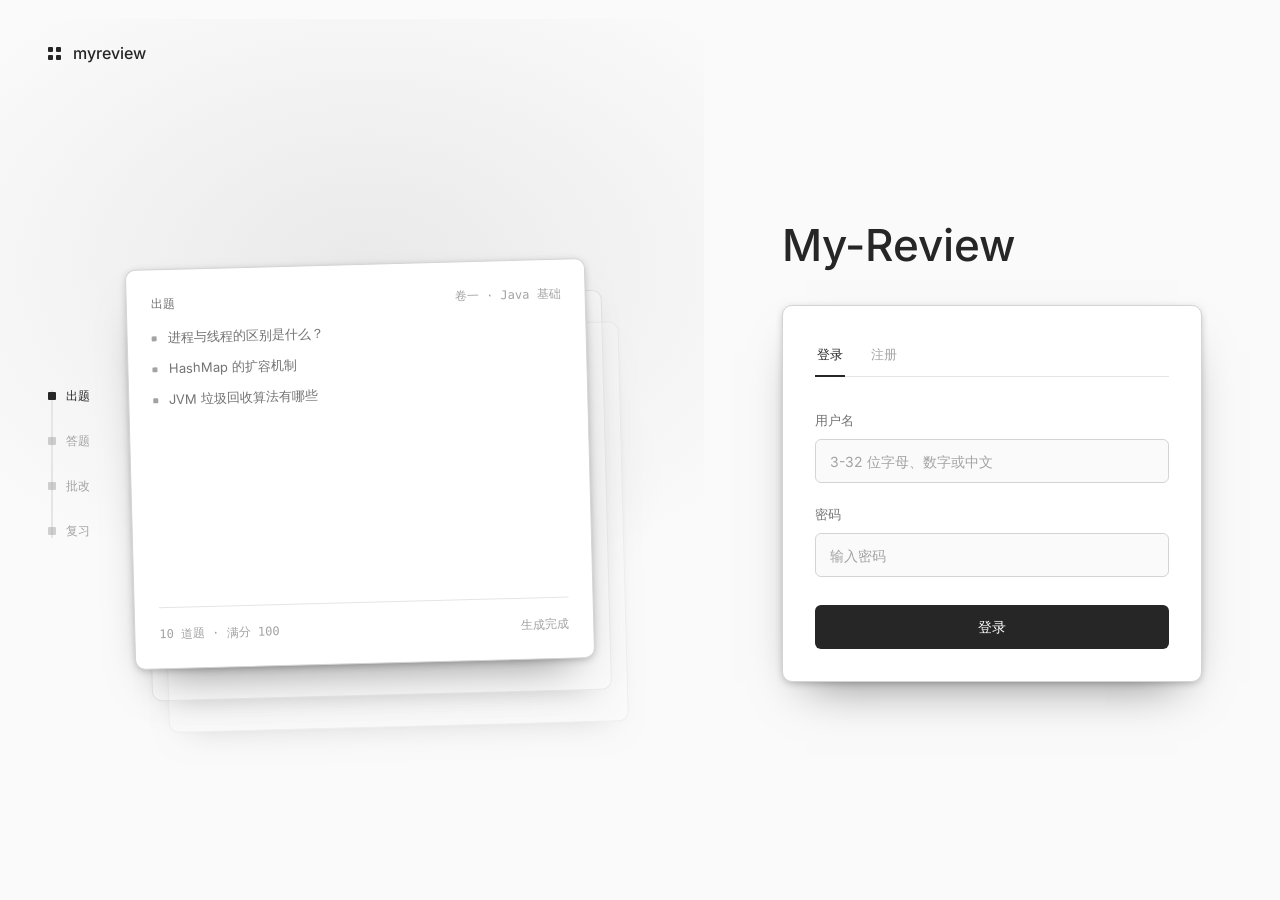
==== commit 9d2e4a87: "UI更新，修改知识点覆写逻辑" ====
--- a/src/main/resources/static/index.html
+++ b/src/main/resources/static/index.html
@@ -3,15 +3,16 @@
 <head>
   <meta charset="UTF-8" />
   <meta name="viewport" content="width=device-width, initial-scale=1.0" />
+  <script>try{var t=localStorage.getItem("mr.theme");if(t==="light"||t==="dark")document.documentElement.dataset.theme=t}catch(e){}</script>
   <title>MyReview · 面试练习工作台</title>
-  <link rel="icon" href="data:image/svg+xml,%3Csvg xmlns='http://www.w3.org/2000/svg' viewBox='0 0 64 64'%3E%3Crect width='64' height='64' rx='16' fill='%236366f1'/%3E%3Ctext x='32' y='44' font-size='32' font-family='sans-serif' font-weight='700' text-anchor='middle' fill='white'%3EM%3C/text%3E%3C/svg%3E" />
-  <link rel="stylesheet" href="css/app.css?v=20261117d" />
+  <link rel="icon" href="data:image/svg+xml,%3Csvg xmlns='http://www.w3.org/2000/svg' viewBox='0 0 64 64'%3E%3Crect width='64' height='64' rx='14' fill='%23161513'/%3E%3Crect x='16' y='16' width='13' height='13' rx='2' fill='%23d9a05b'/%3E%3Crect x='35' y='16' width='13' height='13' rx='2' fill='%23d9a05b'/%3E%3Crect x='16' y='35' width='13' height='13' rx='2' fill='%23d9a05b'/%3E%3Crect x='35' y='35' width='13' height='13' rx='2' fill='%23d9a05b'/%3E%3C/svg%3E" />
+  <link rel="stylesheet" href="css/app.css?v=20261120f" />
 </head>
 <body>
   <div class="layout">
     <aside class="sidebar">
       <div class="brand">
-        <div class="brand-icon">面</div>
+        <div class="brand-icon"><span class="brand-mark"><i></i><i></i><i></i><i></i></span></div>
         <div class="brand-text">
           <strong>myreview</strong>
           <span>面试练习工作台</span>
--- a/src/main/resources/static/css/app.css
+++ b/src/main/resources/static/css/app.css
@@ -1,14 +1,27 @@
 /* ============================================================
-   MyReview —— Bento 便当盒界面
-   浅色底 + 大圆角白瓷卡片 + 粉彩点缀，网格错落、留白充足、
-   动效短而弹（200-300ms ease-out）。图标全部走内联 SVG。
+   MyReview —— ReUI 仪表盘语言（光暗双主题）
+   Inter + 等宽数字、shadcn 中性阶、卡片 10px / 控件 6px、
+   KPI 大数字 + 涨跌 chip、软底状态徽章、按钮按下位移 1px。
+   间距全部 4px 网格；动效一条曲线（反馈 150ms / 进场 300ms）。
+   浅色为默认，深色跟随系统或 [data-theme="dark"]。
+   ------------------------------------------------------------
+   九层规则（改动按此顺序）：
+   1 间距   一切落在 4px 网格；同类同尺寸；组内紧、组间松
+   2 色彩   shadcn 中性阶 + 语义色（绿/琥珀/红/蓝只承载含义）；主操作=墨色
+   3 图标   全部 icons.js 线性 SVG，currentColor，一档尺寸，颜色随文字角色
+   4 文案   见 HTML/JS；CSS 只管展示（无大写宽字距、无斜体强调）
+   5 字体   Inter（拉丁/数字）+ 系统中文；数字=等宽；字重 400/500/600
+   6 布局   侧栏 252 + 流式内容；页头/卡片保持应用比例
+   7 细节   嵌套圆角=外圆角-内边距；计数走等宽文本；焦点环可见
+   8 视觉   平面 + 发丝线；只浮层带软影；无大面积光效
+   9 动效   一条曲线；hover 提亮，按下 translateY(1px)；无循环装饰动画
    ============================================================ */
 
 /* ------------------------------------------------------------
    1. 设计变量
    ------------------------------------------------------------ */
 :root {
-  /* 字号阶梯（设置页三档字号改的就是这组变量）——对齐主流产品：正文 14px 起步 */
+  /* 字号阶梯（设置页三档字号改的就是这组变量） */
   --fs-xs:   11px;    /* 徽章、脚注、时间戳 */
   --fs-sm:   12px;    /* 次要标签、小按钮 */
   --fs-md:   13px;    /* 知识点名、列表项、表格 */
@@ -17,62 +30,108 @@
   --fs-xl:   19px;    /* 页头标题 */
   --fs-2xl:  24px;    /* 大数字 */
 
-  /* 中性色阶（暖锌灰，避免纯灰发脏） */
-  --bg:            #f4f5f9;
-  --surface:       #ffffff;
-  --surface-2:     #fafafc;
-  --surface-3:     #f3f4f7;
-  --border:        #ececf2;
-  --border-strong: #dedee7;
-
-  /* 文字（灰色加深：浅灰在浅底上太难看清） */
-  --text:    #18181b;
-  --text-2:  #3f3f46;
-  --text-3:  #71717a;
-
-  /* 粉彩强调色（Bento 的彩色格子） */
-  --accent:       #3b82f6;
-  --accent-2:     #8b5cf6;
-  --accent-3:     #ec4899;
-  --accent-4:     #f97316;
-  --accent-soft:  #eef4ff;
-  --accent-line:  #dbe7ff;
-  /* 文字链接统一用主题靛紫，不再用浏览器默认蓝 */
-  --link:         #4f46e5;
-
-  --success:      #10b981;
-  --success-soft: #ecfdf5;
-  --warning:      #f59e0b;
-  --warning-soft: #fffbeb;
-  --danger:       #f43f5e;
-  --danger-soft:  #fef2f2;
-  --violet:       #8b5cf6;
-  --violet-soft:  #f5f3ff;
-
-  /* 几何：克制的小圆角（主流产品的 6-14px，不再是大圆角 Bento） */
-  --r-sm: 6px;
-  --r-md: 8px;
-  --r-lg: 12px;
-  --r-xl: 14px;
+  /* 中性阶（ReUI 口径）：浅色为默认，深色见文末 [data-theme="dark"] */
+  --room-deep:  #fafafa;   /* 页面底；主按钮上的反白字也用它 */
+  --room-bg:    #fafafa;
+  --room-card:  #ffffff;
+  --room-raise: #f5f5f5;
+
+  /* 文字：主 / 次 / 弱，只用这三档 */
+  --text:   #262626;
+  --text-2: #737373;
+  --text-3: #a3a3a3;
+
+  /* 发丝线 */
+  --line:   #e5e5e5;
+  --line-2: #d4d4d4;
+
+  /* 墨色主操作：选中 / 焦点 / 主按钮同墨；语义色只承载含义 */
+  --accent:      #262626;
+  --accent-soft: rgba(38, 38, 38, .08);
+
+  /* 语义色（压进色板，只承载含义）+ 软底 */
+  --ok:   #00875a;
+  --warn: #b45309;
+  --bad:  #c02626;
+  --info: #2563eb;
+  --ok-soft:   rgba(0, 135, 90, .10);
+  --warn-soft: rgba(180, 83, 9, .11);
+  --bad-soft:  rgba(192, 38, 38, .10);
+  --info-soft: rgba(37, 99, 235, .10);
+
+  /* 受光边：新版为平面，占位保留（列表里不能是 none） */
+  --catch: inset 0 0 0 rgba(0, 0, 0, 0);
+
+  /* 几何：卡片 10px / 控件 6px */
+  --r-xs: 4px;
+  --r-sm: 5px;
+  --r-md: 6px;
+  --r-lg: 8px;
+  --r-xl: 10px;
   --sidebar-w: 252px;
-  /* 吸顶 mini 条的高度：粘性元素（记事本/目录/抽屉）的 top 统一按它让位 */
-  --mini-head-h: 40px;
-
-  /* 投影：轻薄贴地，不飘 */
-  --shadow-xs: 0 1px 2px rgba(24, 24, 27, .05);
-  --shadow-sm: 0 1px 2px rgba(24, 24, 27, .04), 0 6px 16px -10px rgba(24, 24, 27, .12);
-  --shadow-md: 0 2px 6px -2px rgba(24, 24, 27, .07), 0 12px 28px -14px rgba(24, 24, 27, .16);
-  --shadow-lg: 0 8px 24px -8px rgba(24, 24, 27, .18), 0 32px 64px -24px rgba(24, 24, 27, .25);
-
-  --ease-out: cubic-bezier(.22, 1, .36, 1);
-  --ease-in-out: cubic-bezier(.65, 0, .35, 1);
+  /* 吸顶 mini 条的高度：条本身定高就是它，粘性元素的 top 统一按它让位 */
+  --mini-head-h: 44px;
+
+  /* 字体：Inter（拉丁/数字）+ 系统中文；题面/作答同栈；数字等宽 */
+  --font: "Inter", "PingFang SC", "Microsoft YaHei UI", "Microsoft YaHei",
+          -apple-system, "Segoe UI", sans-serif;
+  --font-read: "Inter", "PingFang SC", "Microsoft YaHei UI", "Microsoft YaHei",
+               -apple-system, "Segoe UI", sans-serif;
+  --mono: "JetBrains Mono", "Cascadia Mono", Consolas, ui-monospace, monospace;
+
+  /* 动效：一条曲线，两档时长 */
+  --ease: cubic-bezier(.22, 1, .36, 1);
   --dur-fast: 150ms;
-  --dur: 220ms;
-  --dur-slow: 320ms;
-
-  --font: "Inter", -apple-system, BlinkMacSystemFont, "Segoe UI",
-          "PingFang SC", "Hiragino Sans GB", "Microsoft YaHei", sans-serif;
-  --mono: "JetBrains Mono", "SF Mono", ui-monospace, Menlo, Consolas, monospace;
+  --dur: 300ms;
+
+  /* 深度：平面 + 发丝线；只有浮层带软影 */
+  --shadow-float: 0 24px 64px -24px rgba(0, 0, 0, .12);
+  --shadow-stuck: 0 12px 32px -18px rgba(0, 0, 0, .10);
+  --shadow-card: 0 1px 2px rgba(0, 0, 0, .04), 0 8px 24px -12px rgba(0, 0, 0, .08);
+}
+
+/* 深色主题：跟随系统（未显式指定时）+ 手动 [data-theme="dark"] */
+@media (prefers-color-scheme: dark) {
+  :root:not([data-theme="light"]) {
+    --room-deep:  #0a0a0a;
+    --room-bg:    #0a0a0a;
+    --room-card:  #171717;
+    --room-raise: #202020;
+    --text:   #fafafa;
+    --text-2: #a3a3a3;
+    --text-3: #737373;
+    --line:   rgba(255, 255, 255, .10);
+    --line-2: rgba(255, 255, 255, .18);
+    --accent:      #fafafa;
+    --accent-soft: rgba(250, 250, 250, .10);
+    --ok:   #00d294; --ok-soft:   rgba(0, 210, 148, .13);
+    --warn: #fcbb00; --warn-soft: rgba(252, 187, 0, .12);
+    --bad:  #ff6b6b; --bad-soft:  rgba(255, 107, 107, .12);
+    --info: #6aa5ff; --info-soft: rgba(106, 165, 255, .13);
+    --shadow-float: 0 24px 64px -24px rgba(0, 0, 0, .7);
+    --shadow-stuck: 0 12px 32px -18px rgba(0, 0, 0, .6);
+    --shadow-card: 0 1px 0 rgba(255, 255, 255, .04), 0 16px 40px -20px rgba(0, 0, 0, .7);
+  }
+}
+:root[data-theme="dark"] {
+  --room-deep:  #0a0a0a;
+  --room-bg:    #0a0a0a;
+  --room-card:  #171717;
+  --room-raise: #202020;
+  --text:   #fafafa;
+  --text-2: #a3a3a3;
+  --text-3: #737373;
+  --line:   rgba(255, 255, 255, .10);
+  --line-2: rgba(255, 255, 255, .18);
+  --accent:      #fafafa;
+  --accent-soft: rgba(250, 250, 250, .10);
+  --ok:   #00d294; --ok-soft:   rgba(0, 210, 148, .13);
+  --warn: #fcbb00; --warn-soft: rgba(252, 187, 0, .12);
+  --bad:  #ff6b6b; --bad-soft:  rgba(255, 107, 107, .12);
+  --info: #6aa5ff; --info-soft: rgba(106, 165, 255, .13);
+  --shadow-float: 0 24px 64px -24px rgba(0, 0, 0, .7);
+  --shadow-stuck: 0 12px 32px -18px rgba(0, 0, 0, .6);
+  --shadow-card: 0 1px 0 rgba(255, 255, 255, .04), 0 16px 40px -20px rgba(0, 0, 0, .7);
 }
 
 html[data-fs="small"] {
@@ -89,7 +148,66 @@
    ------------------------------------------------------------ */
 * { box-sizing: border-box; }
 html, body { margin: 0; padding: 0; min-height: 100%; }
-html { scroll-behavior: smooth; }
+html {
+  scroll-behavior: smooth;
+  /* 滚动时内容高度变化会触发浏览器的滚动锚定，进而反馈成抖动——关掉它 */
+  overflow-anchor: none;
+  color-scheme: light;
+}
+:root[data-theme="dark"] { color-scheme: dark; }
+@media (prefers-color-scheme: dark) {
+  :root:not([data-theme="light"]) { color-scheme: dark; }
+}
+
+/* Inter：拉丁/数字可变字重（本地 woff2，离线可用）；中文走系统栈 */
+@font-face {
+  font-family: "Inter";
+  font-style: normal;
+  font-weight: 400;
+  font-display: swap;
+  src: url("../fonts/inter-latin-400.woff2") format("woff2");
+  unicode-range: U+0000-00FF, U+0131, U+0152-0153, U+2000-206F, U+2074, U+20AC, U+2122, U+2191, U+2193, U+2212, U+2215;
+}
+@font-face {
+  font-family: "Inter";
+  font-style: normal;
+  font-weight: 400;
+  font-display: swap;
+  src: url("../fonts/inter-latinext-400.woff2") format("woff2");
+  unicode-range: U+0100-02AF, U+0304, U+0308, U+0329, U+1E00-1E9F, U+1EF2-1EFF, U+2020, U+20A0-20AB, U+20AD-20C0, U+2113, U+2C60-2C7F, U+A720-A7FF;
+}
+@font-face {
+  font-family: "Inter";
+  font-style: normal;
+  font-weight: 500;
+  font-display: swap;
+  src: url("../fonts/inter-latin-500.woff2") format("woff2");
+  unicode-range: U+0000-00FF, U+0131, U+0152-0153, U+2000-206F, U+2074, U+20AC, U+2122, U+2191, U+2193, U+2212, U+2215;
+}
+@font-face {
+  font-family: "Inter";
+  font-style: normal;
+  font-weight: 500;
+  font-display: swap;
+  src: url("../fonts/inter-latinext-500.woff2") format("woff2");
+  unicode-range: U+0100-02AF, U+0304, U+0308, U+0329, U+1E00-1E9F, U+1EF2-1EFF, U+2020, U+20A0-20AB, U+20AD-20C0, U+2113, U+2C60-2C7F, U+A720-A7FF;
+}
+@font-face {
+  font-family: "Inter";
+  font-style: normal;
+  font-weight: 600;
+  font-display: swap;
+  src: url("../fonts/inter-latin-600.woff2") format("woff2");
+  unicode-range: U+0000-00FF, U+0131, U+0152-0153, U+2000-206F, U+2074, U+20AC, U+2122, U+2191, U+2193, U+2212, U+2215;
+}
+@font-face {
+  font-family: "Inter";
+  font-style: normal;
+  font-weight: 600;
+  font-display: swap;
+  src: url("../fonts/inter-latinext-600.woff2") format("woff2");
+  unicode-range: U+0100-02AF, U+0304, U+0308, U+0329, U+1E00-1E9F, U+1EF2-1EFF, U+2020, U+20A0-20AB, U+20AD-20C0, U+2113, U+2C60-2C7F, U+A720-A7FF;
+}
 
 body {
   font-family: var(--font);
@@ -100,40 +218,45 @@
   /* 禁止浏览器合成粗体：中文合成粗体是“又粗又糊”的主要来源 */
   font-synthesis: none;
   line-height: 1.7;
-  background-color: var(--bg);
-  background-image:
-    radial-gradient(900px 520px at 100% -8%, rgba(139, 92, 246, .10), transparent 62%),
-    radial-gradient(820px 520px at -10% 2%, rgba(59, 130, 246, .10), transparent 58%),
-    radial-gradient(700px 500px at 55% 110%, rgba(236, 72, 153, .06), transparent 60%);
-  background-attachment: fixed;
+  background-color: var(--room-bg);
   -webkit-font-smoothing: antialiased;
   text-rendering: optimizeLegibility;
 }
 
-::selection { background: #dfe8ff; color: #1e3a8a; }
+::selection { background: var(--accent-soft); color: var(--text); }
 
 /* 数字一律等宽，避免跳动 */
-.num, .kpi-val, .score-big, .qnav-btn, .s-value, .tab-badge { font-variant-numeric: tabular-nums; }
+.num, .kpi-val, .score-big, .qnav-btn, .s-value, .tab-badge {
+  font-variant-numeric: tabular-nums;
+}
 
 /* 细滚动条 */
-* { scrollbar-width: thin; scrollbar-color: #d9d9e3 transparent; }
+* { scrollbar-width: thin; scrollbar-color: var(--line-2) transparent; }
 *::-webkit-scrollbar { width: 10px; height: 10px; }
 *::-webkit-scrollbar-thumb {
-  background: #d9d9e3; border-radius: 999px;
-  border: 3px solid transparent; background-clip: content-box;
-}
-*::-webkit-scrollbar-thumb:hover { background: #c4c4d2; background-clip: content-box; }
+  background: var(--line-2);
+  border-radius: 8px;
+  border: 3px solid transparent;
+  background-clip: content-box;
+}
+*::-webkit-scrollbar-thumb:hover { background: var(--text-3); background-clip: content-box; }
 *::-webkit-scrollbar-track { background: transparent; }
 
 a { color: inherit; }
-:focus-visible { outline: 2px solid #818cf8; outline-offset: 2px; }
+:focus-visible {
+  outline: 2px solid var(--accent);
+  outline-offset: 2px;
+}
 code {
-  font-family: var(--mono); font-size: .95em;
-  background: var(--surface-3); border-radius: 6px; padding: 1px 6px;
+  font-family: var(--mono);
+  font-size: .95em;
+  background: var(--room-raise);
+  border-radius: var(--r-xs);
+  padding: 1px 6px;
 }
 
 /* ------------------------------------------------------------
-   3. 布局：浮空侧栏 + 主内容
+   3. 布局：侧栏 + 主内容
    ------------------------------------------------------------ */
 .layout {
   display: flex;
@@ -144,11 +267,7 @@
   padding: 10px;
 }
 
-/* ------------------------------------------------------------
-   仪表盘菜单栏 —— 北欧极简（配色比登录页深一档，保证可读）
-   暖白底、炭灰文字、羊毛灰线条；hover 只动底色（无位移），
-   700ms ease-in-out 晨雾过渡。
-   ------------------------------------------------------------ */
+/* 侧栏：房间最深处，发丝线收边，无阴影 */
 .sidebar {
   width: var(--sidebar-w);
   flex-shrink: 0;
@@ -157,124 +276,190 @@
   height: calc(100vh - 20px);
   display: flex;
   flex-direction: column;
-  background: rgba(255, 255, 255, .55);
-  border: 1px solid rgba(212, 205, 197, .55);
+  background: var(--room-deep);
+  border: 1px solid var(--line);
   border-radius: var(--r-xl);
-  box-shadow: none;
   overflow: hidden;
 }
 
+/* 品牌：OMR 定位块标记 + 产品名 */
 .brand {
-  display: flex; align-items: center; gap: 12px;
+  display: flex;
+  align-items: center;
+  gap: 12px;
   padding: 24px 20px 18px;
 }
 .brand-icon {
-  width: 38px; height: 38px; flex-shrink: 0;
-  display: flex; align-items: center; justify-content: center;
-  border-radius: 8px;
-  background: #5a7a6b;
-  color: #f5f0eb;
-  font-size: 15px; font-weight: 400; letter-spacing: .02em;
-  box-shadow: none;
-}
-.brand-text { display: flex; flex-direction: column; line-height: 1.3; min-width: 0; }
+  width: 38px;
+  height: 38px;
+  flex-shrink: 0;
+  display: grid;
+  place-items: center;
+  border-radius: var(--r-md);
+  background: var(--room-raise);
+  border: 1px solid var(--line);
+}
+/* 签名细节：答题卡 OMR 定位块——四块方标 */
+.brand-mark {
+  display: grid;
+  grid-template-columns: repeat(2, 5px);
+  grid-template-rows: repeat(2, 5px);
+  gap: 3px;
+}
+.brand-mark i {
+  background: var(--accent);
+  border-radius: 1px;
+}
+.brand-text {
+  display: flex;
+  flex-direction: column;
+  line-height: 1.35;
+  min-width: 0;
+}
 .brand-text strong {
-  font-size: var(--fs-md); font-weight: 400;
-  letter-spacing: .18em;
-  text-transform: lowercase;
-  color: #3d3d3d;
+  font-size: var(--fs-md);
+  font-weight: 500;
+  letter-spacing: 0;
+  color: var(--text);
 }
 .brand-text span {
-  font-size: 10px; font-weight: 400;
-  letter-spacing: .22em;
-  color: #a89279; margin-top: 3px;
-}
-
+  margin-top: 2px;
+  font-size: 10.5px;
+  font-weight: 400;
+  letter-spacing: .04em;
+  color: var(--text-3);
+}
+
+/* 导航：行高 36、行距 2、图标一列、标签一行 */
 .nav {
   flex: 1;
   padding: 4px 14px 14px;
-  display: flex; flex-direction: column; gap: 2px;
+  display: flex;
+  flex-direction: column;
+  gap: 2px;
   overflow-y: auto;
 }
 .nav-section {
-  padding: 18px 12px 8px;
-  font-size: 10.5px; font-weight: 500;
-  letter-spacing: .24em; text-transform: none;
-  color: #a89279;
+  padding: 24px 12px 8px;
+  font-size: var(--fs-xs);
+  font-weight: 500;
+  letter-spacing: 0;
+  color: var(--text-3);
 }
 .nav-item {
-  display: flex; align-items: center; gap: 11px;
-  padding: 10px 12px;
-  border-radius: 8px;
-  color: #55504a; text-decoration: none;
-  font-size: var(--fs-md); font-weight: 400;
-  transition: background 700ms ease-in-out, color 700ms ease-in-out;
-}
-/* Silent Elevation + No Impact：hover 只有底色微变，无位移无形变 */
-.nav-item:hover { background: rgba(212, 205, 197, .3); color: #3d3d3d; transform: none; }
+  display: flex;
+  align-items: center;
+  gap: 10px;
+  height: 36px;
+  padding: 0 12px;
+  border-radius: var(--r-md);
+  color: var(--text-2);
+  text-decoration: none;
+  font-size: var(--fs-md);
+  font-weight: 400;
+  transition: background-color var(--dur-fast) var(--ease), color var(--dur-fast) var(--ease);
+}
+.nav-item:hover {
+  background: var(--room-raise);
+  color: var(--text);
+}
+/* 选中：一步表面 + 琥珀图标（选中是强调色仅有的几处落点之一） */
 .nav-item.active {
-  color: #3f5a4e;
-  background: rgba(90, 122, 107, .13);
-  box-shadow: none;
-  font-weight: 500;
-}
-.nav-icon { width: 20px; display: flex; align-items: center; justify-content: center; flex-shrink: 0; }
-.nav-item.active .nav-icon { color: #5a7a6b; }
-
-/* 侧栏底部用户卡 */
+  background: var(--room-raise);
+  color: var(--text);
+  font-weight: 500;
+}
+.nav-icon {
+  width: 20px;
+  display: flex;
+  align-items: center;
+  justify-content: center;
+  flex-shrink: 0;
+  color: var(--text-3);
+}
+.nav-item:hover .nav-icon { color: var(--text-2); }
+.nav-item.active .nav-icon { color: var(--accent); }
+
+/* 侧栏底部用户条 */
 .user-panel { padding: 14px; }
 .user-card {
-  display: flex; align-items: center; gap: 10px;
-  padding: 9px 10px;
-  border-radius: 10px;
-  background: rgba(212, 205, 197, .16);
-  border: 1px solid rgba(212, 205, 197, .5);
+  display: flex;
+  align-items: center;
+  gap: 10px;
+  padding: 10px;
+  border-radius: var(--r-lg);
+  border: 1px solid var(--line);
+  background: transparent;
   cursor: pointer;
-  transition: background 700ms ease-in-out, border-color 700ms ease-in-out;
+  transition: background-color var(--dur-fast) var(--ease), border-color var(--dur-fast) var(--ease);
 }
 .user-card:hover {
-  background: rgba(212, 205, 197, .28);
-  border-color: rgba(212, 205, 197, .8);
-  box-shadow: none; transform: none;
+  background: var(--room-raise);
+  border-color: var(--line-2);
 }
 .user-avatar {
-  width: 36px; height: 36px; flex-shrink: 0;
-  display: flex; align-items: center; justify-content: center;
-  border-radius: 10px;
-  background: #607683;
-  color: #f5f0eb; font-weight: 400; font-size: var(--fs-md);
-  box-shadow: none;
+  width: 36px;
+  height: 36px;
+  flex-shrink: 0;
+  display: flex;
+  align-items: center;
+  justify-content: center;
+  border-radius: var(--r-md);
+  background: var(--room-raise);
+  border: 1px solid var(--line);
+  color: var(--text);
+  font-weight: 500;
+  font-size: var(--fs-md);
 }
 .user-avatar-img {
-  width: 36px; height: 36px; flex-shrink: 0;
-  border-radius: 10px; object-fit: cover;
-  border: 1px solid rgba(212, 205, 197, .6);
+  width: 36px;
+  height: 36px;
+  flex-shrink: 0;
+  border-radius: var(--r-md);
+  object-fit: cover;
+  border: 1px solid var(--line);
 }
 .user-meta { flex: 1; min-width: 0; }
 .user-name {
-  font-size: var(--fs-md); font-weight: 500; line-height: 1.35;
-  color: #3d3d3d;
-  overflow: hidden; text-overflow: ellipsis; white-space: nowrap;
+  font-size: var(--fs-md);
+  font-weight: 500;
+  line-height: 1.35;
+  color: var(--text);
+  overflow: hidden;
+  text-overflow: ellipsis;
+  white-space: nowrap;
 }
 .user-sub {
-  font-size: var(--fs-xs); font-weight: 400; color: #a89279;
-  overflow: hidden; text-overflow: ellipsis; white-space: nowrap;
+  font-family: var(--mono);
+  font-size: 10.5px;
+  letter-spacing: .02em;
+  color: var(--text-3);
+  overflow: hidden;
+  text-overflow: ellipsis;
+  white-space: nowrap;
 }
 .user-menu-btn {
   flex-shrink: 0;
-  width: 30px; height: 30px;
-  display: grid; place-items: center;
-  border: 0; border-radius: 8px;
-  background: transparent; color: #a89279;
+  width: 30px;
+  height: 30px;
+  display: grid;
+  place-items: center;
+  border: 0;
+  border-radius: var(--r-md);
+  background: transparent;
+  color: var(--text-3);
   cursor: pointer;
-  transition: background 700ms ease-in-out, color 700ms ease-in-out;
-}
-.user-menu-btn:hover { background: rgba(212, 205, 197, .3); color: #c17767; }
+  transition: background-color var(--dur-fast) var(--ease), color var(--dur-fast) var(--ease);
+}
+.user-menu-btn:hover {
+  background: var(--room-raise);
+  color: var(--bad);
+}
 
 .content {
   flex: 1;
   min-width: 0;
-  padding: 8px 2px 48px 0;
+  padding: 12px 8px 56px 0;
 }
 
 /* 未登录：整页让位给登录卡片 */
@@ -282,113 +467,124 @@
 body.auth-mode .sidebar { display: none; }
 body.auth-mode .content {
   min-height: 100vh;
-  display: flex; align-items: center; justify-content: center;
+  display: flex;
+  align-items: center;
+  justify-content: center;
   padding: 32px;
 }
 
-/*
- * fill-mode 用 backwards 而不是 both：both 会把最后一帧的 transform 留在 #view 上
- * （computed 是 identity matrix 而不是 none），使 #view 成为 fixed 元素的包含块，
- * 吸顶 mini 条就永远越不出主内容区、横跨不到菜单栏。
- */
-.view-enter { animation: view-in var(--dur-slow) var(--ease-out) backwards; }
-@keyframes view-in {
+/* 内容进入：整页一次淡入上升（每页唯一的入场） */
+.stagger > * {
+  animation: rise-in var(--dur) var(--ease) backwards;
+}
+.stagger > *:nth-child(1) { animation-delay: 0ms; }
+.stagger > *:nth-child(2) { animation-delay: 50ms; }
+.stagger > *:nth-child(3) { animation-delay: 100ms; }
+.stagger > *:nth-child(4) { animation-delay: 150ms; }
+.stagger > *:nth-child(5) { animation-delay: 200ms; }
+.stagger > *:nth-child(n+6) { animation-delay: 250ms; }
+@keyframes rise-in {
   from { opacity: 0; transform: translateY(10px); }
   to   { opacity: 1; transform: none; }
 }
+
+/* 吸顶后占据的那段空间：高度由 JS 写入，内容位置保持不变 */
+.sticky-head-spacer { flex: none; }
 
 /* ------------------------------------------------------------
    4. 页头
    ------------------------------------------------------------ */
 /*
- * 页头吸顶：滚过页头原始位置后变成一条 mini 条（标题缩小、eyebrow 收起），
- * 操作按钮保持可点。判定阈值用页头的**文档绝对位置**，与 mini 后的高度无关，
- * 所以不会出现「缩小→判定失效→还原→再缩小」的抖动。
- *
- * mini 条用 fixed 只覆盖主内容区（left 让开侧栏），**毛玻璃背景**——
- * 之前是全透明 + 文字阴影，正文从标题底下穿过很费眼；页面背景是渐变，
- * 用半透明白 + blur 既挡住内容又保留渐变过渡，和侧栏同一套材质语言。
- * 脱离文档流后由 JS 插入等高占位块，避免内容跳动。
+ * 页头吸顶：滚过页头原始位置后收成 mini 条（标题缩小、描述收起），
+ * 操作按钮保持可点。mini 条固定在主内容区上方，深色毛玻璃 + 发丝线。
  */
 .page-head,
 .session-head {
   z-index: 60;
 }
 
-/* 吸顶后占据的那段空间：高度由 JS 写入，内容位置保持不变 */
-.sticky-head-spacer { flex: none; }
-
 .page-head {
-  display: flex; align-items: flex-end; gap: 20px;
-  margin: 6px 0 24px;
+  display: flex;
+  align-items: flex-end;
+  gap: 20px;
+  margin: 8px 0 24px;
   flex-wrap: wrap;
 }
-.page-head .ph-main { flex: 1; min-width: 240px; }
-/* 层级眉标：只留大写宽字距的文字（Workspace / Practice），滚动进 mini 条时收起 */
+.page-head .ph-main {
+  flex: 1;
+  min-width: 240px;
+}
+/* 眉标：安静的等宽小注（不大写、不宽字距、不加粗） */
 .eyebrow {
-  display: inline-flex; align-items: center;
-  margin-bottom: 10px;
-  color: #4f46e5;
-  font-size: 10.5px; font-weight: 700;
-  letter-spacing: .15em; text-transform: uppercase;
+  display: inline-flex;
+  align-items: center;
+  margin-bottom: 8px;
+  color: var(--text-3);
+  font-family: var(--mono);
+  font-size: var(--fs-xs);
+  font-weight: 400;
+  letter-spacing: .04em;
   max-height: 26px;
   overflow: hidden;
-  transition: max-height var(--dur) var(--ease-out),
-              margin var(--dur) var(--ease-out),
-              opacity var(--dur) var(--ease-out);
+  transition: max-height var(--dur) var(--ease),
+              margin var(--dur) var(--ease),
+              opacity var(--dur) var(--ease);
 }
 .page-head h1 {
   margin: 0;
   font-size: var(--fs-xl);
-  font-weight: 600;
-  letter-spacing: -.01em;
-  line-height: 1.2;
-  transition: font-size var(--dur) var(--ease-out);
-}
-.page-head p { margin: 6px 0 0; color: var(--text-2); font-size: var(--fs-base); max-width: 74ch; }
-.page-actions { display: flex; gap: 10px; align-items: center; flex-wrap: wrap; }
-
-/*
- * mini 条：毛玻璃 + 比主内容左右各外扩 12px，像一块浮在主内容上方的玻璃板。
- * 玻璃板边缘比 main 宽，内部再用 12px 内边距把面包屑/右侧操作拉回主内容边缘。
- *   - 主内容左边缘 = layout padding 10 + 侧栏 + gap 16 = var(--sidebar-w) + 26
- *   - 玻璃板左边 = var(--sidebar-w) + 14（外扩 12px），右边 = 0（外扩 12px）
- *   - 内部 padding 12px 后，左右文字与主内容列严格对齐
- */
+  font-weight: 500;
+  letter-spacing: 0;
+  line-height: 1.25;
+  transition: font-size var(--dur) var(--ease);
+}
+.page-head p {
+  margin: 8px 0 0;
+  color: var(--text-2);
+  font-size: var(--fs-base);
+  max-width: 74ch;
+}
+.page-actions {
+  display: flex;
+  gap: 8px;
+  align-items: center;
+  flex-wrap: wrap;
+}
+
+/* mini 条：定高 = --mini-head-h，所有吸顶件按它让位就不会互相压叠 */
 .page-head.mini,
 .session-head.mini {
   position: fixed;
   top: 0;
   left: calc(var(--sidebar-w) + 14px);
   right: 0;
+  height: var(--mini-head-h);
   margin: 0;
-  padding: 6px 12px;
-  background: rgba(255, 255, 255, .72);
+  padding: 0 12px;
+  background: color-mix(in srgb, var(--room-card) 92%, transparent);
   border: 0;
-  border-bottom: 1px solid var(--border);
+  border-bottom: 1px solid var(--line-2);
   border-radius: 0 0 var(--r-md) var(--r-md);
-  box-shadow: 0 10px 30px -22px rgba(24, 24, 27, .35);
-  backdrop-filter: blur(20px) saturate(180%);
-  -webkit-backdrop-filter: blur(20px) saturate(180%);
+  box-shadow: var(--catch), var(--shadow-stuck);
+  backdrop-filter: blur(16px);
+  -webkit-backdrop-filter: blur(16px);
   /* 条会挡住点击——只有内容自己接事件 */
   pointer-events: none;
 }
 .page-head.mini > *,
 .session-head.mini > * { pointer-events: auto; }
 
-/* mini 条：字号收一档，副标题与描述让位给内容。
-   基础页头是 flex-end（大标题压着底线），mini 条只有一个标题 + 按钮，改居中才不会把标题顶下去 */
+/* mini 条：字号收一档；定高条里垂直居中 */
 .page-head.mini { align-items: center; }
-.page-head.mini h1 { font-size: 17px; }
+.page-head.mini h1 { font-size: 16px; }
 /* 必须 display:none：inline-flex 即使压成 0 高，仍会占一个 line box，把标题顶下去 */
 .page-head.mini .eyebrow { display: none; }
 .page-head.mini p { display: none; }
 .page-head.mini .page-actions { gap: 8px; }
 .page-head.mini .page-actions .btn { padding: 6px 12px; font-size: var(--fs-sm); }
-/* 毛玻璃已提供背景，文字不再需要光晕 */
 
 /* ------------------------------------------------------------
-   5. Bento 网格与卡片
+   5. 网格与卡片
    ------------------------------------------------------------ */
 .stagger {
   display: grid;
@@ -396,7 +592,10 @@
   gap: 20px;
   align-items: start;
 }
-.stagger > * { grid-column: span 12; min-width: 0; }
+.stagger > * {
+  grid-column: span 12;
+  min-width: 0;
+}
 
 .span-4 { grid-column: span 4; }
 .span-5 { grid-column: span 5; }
@@ -405,406 +604,448 @@
 .span-8 { grid-column: span 8; }
 .span-12 { grid-column: span 12; }
 
+/*
+ * 受光面：台灯从上方打下来，朝上的边吃到一线暖光——
+   * 这束光就是「深夜自习室」的氛围来源，全站每个面都吃这线光。
+   */
+.card, .panel, .item-card, .question-card, .kpi, .stat-item,
+.drawer, .note-rail-box, .study-point, .soon-card, .tbl-wrap,
+.profile-card, .fe-card, .sum-block, .exam-opts, .qnav {
+  box-shadow: var(--catch);
+}
+
+/* 卡片：房间里的暗面板，发丝线收边，hover 只提一档边线 */
 .card {
   position: relative;
-  background: var(--surface);
-  border: 1px solid rgba(24, 24, 27, .055);
+  background: var(--room-card);
+  border: 1px solid var(--line);
   border-radius: var(--r-xl);
-  padding: 20px;
-  box-shadow: var(--shadow-sm);
+  padding: 24px;
   min-width: 0;
-  transition: box-shadow var(--dur) var(--ease-out), border-color var(--dur) var(--ease-out);
-}
-.card:hover { box-shadow: var(--shadow-md); border-color: rgba(99, 102, 241, .14); }
-
+  transition: border-color var(--dur-fast) var(--ease);
+}
+.card:hover { border-color: var(--line-2); }
+
+/* 标题行：主副标题之间 12px（同类行统一），图标与文字 8px */
 .card > h2,
 .panel > h3 {
-  display: flex; align-items: center; gap: 8px; flex-wrap: wrap;
+  display: flex;
+  align-items: center;
+  gap: 12px;
+  flex-wrap: wrap;
   margin: 0 0 16px;
   font-size: var(--fs-lg);
   font-weight: 500;
-  letter-spacing: -.01em;
+  letter-spacing: 0;
   line-height: 1.4;
 }
-.card > h2 .sub, .panel > h3 .muted { font-weight: 500; }
-
-.sub { font-size: var(--fs-sm); color: var(--text-3); font-weight: 500; }
+.card > h2 .sub,
+.panel > h3 .muted { font-weight: 400; }
+
+.sub {
+  font-family: var(--mono);
+  font-size: var(--fs-sm);
+  color: var(--text-3);
+  font-weight: 400;
+  font-variant-numeric: tabular-nums;
+}
 .muted { color: var(--text-3); }
-.count { font-size: var(--fs-xs); color: var(--text-3); }
+.count {
+  font-family: var(--mono);
+  font-size: var(--fs-xs);
+  color: var(--text-3);
+}
 .spacer { margin-left: auto; }
+
+/* 图标占位盒：svg 收进 flex 盒里垂直居中（行内基线会被行盒顶高） */
+.ib {
+  display: inline-flex;
+  align-items: center;
+  flex-shrink: 0;
+}
 
 /* 可折叠面板 */
 .panel {
   position: relative;
-  background: rgba(255, 255, 255, .9);
-  border: 1px solid rgba(24, 24, 27, .055);
-  border-radius: var(--r-xl);
-  padding: 16px 20px;
-  box-shadow: var(--shadow-sm);
+  background: var(--room-card);
+  border: 1px solid var(--line);
+  border-radius: var(--r-lg);
+  padding: 20px;
   min-width: 0;
 }
-.panel > h3 { margin-bottom: 10px; }
+.panel > h3 { margin-bottom: 12px; }
 .panel-toggle {
   margin-left: auto;
-  padding: 5px 12px;
-  border: 0; border-radius: 999px;
-  background: rgba(24, 24, 27, .05);
-  color: var(--text-3);
-  font: inherit; font-size: var(--fs-xs); font-weight: 600;
+  padding: 4px 10px;
+  border: 1px solid var(--line);
+  border-radius: var(--r-sm);
+  background: transparent;
+  color: var(--text-3);
+  font: inherit;
+  font-size: var(--fs-xs);
+  font-weight: 500;
   cursor: pointer;
-  transition: background var(--dur-fast) var(--ease-out), color var(--dur-fast) var(--ease-out);
-}
-.panel-toggle:hover { background: rgba(24, 24, 27, .08); color: var(--text-2); }
+  transition: background-color var(--dur-fast) var(--ease), color var(--dur-fast) var(--ease);
+}
+.panel-toggle:hover {
+  background: var(--room-raise);
+  color: var(--text-2);
+}
 .panel.collapsed .panel-content { display: none; }
-.panel-accent {
-  background: linear-gradient(145deg, #f6f4ff 0%, #eef4ff 100%);
-  border-color: #e6e1ff;
-}
-.panel-success {
-  background: linear-gradient(145deg, #f0fdf4 0%, #eef9ff 100%);
-  border-color: #d6f3e3;
-}
-.panel-neutral { background: rgba(255, 255, 255, .9); }
-
-.cols-2 { display: grid; grid-template-columns: repeat(2, minmax(0, 1fr)); gap: 16px; }
-.cols-3 { display: grid; grid-template-columns: repeat(3, minmax(0, 1fr)); gap: 16px; }
+/* 面板变体只差一档表面，不再用色相渐变 */
+.panel-accent { background: var(--room-raise); }
+.panel-success { background: var(--room-raise); }
+.panel-neutral { background: var(--room-card); }
+
+.cols-2 {
+  display: grid;
+  grid-template-columns: repeat(2, minmax(0, 1fr));
+  gap: 16px;
+}
+.cols-3 {
+  display: grid;
+  grid-template-columns: repeat(3, minmax(0, 1fr));
+  gap: 16px;
+}
 
 /* ------------------------------------------------------------
    6. 按钮 / 链接 / 分段控件
    ------------------------------------------------------------ */
+/*
+ * 按钮家族只有一档安静描边 + 一档主操作（墨底反白字）。
+ * hover 提亮一档，按下 translateY(1px)，无发光。
+ */
 .btn {
-  display: inline-flex; align-items: center; justify-content: center; gap: 6px;
-  padding: 7px 13px;
-  border: 1px solid transparent;
-  border-radius: 8px;
+  display: inline-flex;
+  align-items: center;
+  justify-content: center;
+  gap: 8px;
+  padding: 8px 14px;
+  border: 1px solid var(--line-2);
+  border-radius: var(--r-md);
+  background: var(--room-card);
+  color: var(--text-2);
+  font-family: var(--font);
+  font-size: var(--fs-md);
+  font-weight: 500;
+  line-height: 1.35;
+  text-decoration: none;
+  white-space: nowrap;
+  cursor: pointer;
+  transition: background-color var(--dur-fast) var(--ease),
+              border-color var(--dur-fast) var(--ease),
+              color var(--dur-fast) var(--ease),
+              transform var(--dur-fast) var(--ease);
+}
+.btn:hover:not(:disabled) {
+  background: var(--room-raise);
+  border-color: var(--line-2);
+  color: var(--text);
+}
+.btn:active:not(:disabled) { transform: translateY(1px); }
+.btn svg { flex-shrink: 0; }
+
+/* 主操作：墨底反白字（shadcn primary） */
+.btn-primary,
+.btn-strong,
+.btn-success {
+  background: var(--accent);
+  border-color: var(--accent);
+  color: var(--room-deep);
+  font-weight: 500;
+}
+.btn-primary:hover:not(:disabled),
+.btn-strong:hover:not(:disabled),
+.btn-success:hover:not(:disabled) {
+  opacity: .92;
+  background: var(--accent);
+  border-color: var(--accent);
+  color: var(--room-deep);
+}
+.btn-primary:active:not(:disabled),
+.btn-strong:active:not(:disabled),
+.btn-success:active:not(:disabled) {
+  transform: translateY(1px);
+  opacity: .88;
+}
+
+/* 危险操作：红字红描边 */
+.btn-danger {
+  border-color: var(--bad);
+  color: var(--bad);
+}
+.btn-danger:hover:not(:disabled) {
+  background: var(--bad-soft);
+  border-color: var(--bad);
+  color: var(--bad);
+}
+
+/* 纯文字按钮 */
+.btn-quiet {
+  border-color: transparent;
+  color: var(--text-3);
   background: transparent;
+}
+.btn-quiet:hover:not(:disabled) {
+  background: var(--room-raise);
+  border-color: transparent;
+  color: var(--text-2);
+}
+
+/* 情景别名全部落回上面两档（不再各配一套颜色） */
+.btn-ghost,
+.btn-fjord,
+.btn-soft,
+.btn-warning { /* = 默认描边档 */ }
+.btn-ghost:hover:not(:disabled),
+.btn-fjord:hover:not(:disabled),
+.btn-soft:hover:not(:disabled),
+.btn-warning:hover:not(:disabled) {
+  background: var(--room-raise);
   color: var(--text);
-  font-family: var(--font); font-size: var(--fs-md); font-weight: 600;
-  line-height: 1.35;
-  text-decoration: none; white-space: nowrap;
-  cursor: pointer;
-  transition: transform var(--dur-fast) var(--ease-out),
-              box-shadow var(--dur-fast) var(--ease-out),
-              background var(--dur-fast) var(--ease-out),
-              border-color var(--dur-fast) var(--ease-out),
-              color var(--dur-fast) var(--ease-out);
-}
-.btn:active { transform: scale(.97); }
-.btn svg { flex-shrink: 0; }
-
-/* 主操作：主题靛紫渐变（替代黑色） */
-.btn-primary {
-  color: #fff;
-  background: linear-gradient(135deg, #6366f1 0%, #8b5cf6 100%);
-  box-shadow: 0 10px 22px -12px rgba(99, 102, 241, .6);
-}
-.btn-primary:hover:not(:disabled) {
-  transform: translateY(-1px) scale(1.02);
-  box-shadow: 0 16px 30px -14px rgba(99, 102, 241, .65);
-  filter: brightness(1.06);
-}
-.btn-ghost {
-  color: var(--text-2);
-  background: var(--surface-2);
-  border-color: var(--border);
-  box-shadow: var(--shadow-xs);
-}
-/* 白底上的 ghost 按钮 hover 底色必须够深，否则看起来像没悬停 */
-.btn-ghost:hover:not(:disabled) {
-  color: var(--text);
-  border-color: var(--border-strong);
-  background: var(--surface-3);
-  box-shadow: var(--shadow-sm);
-  transform: translateY(-1px);
-}
-/* 卷切换箭头：单独的 hover 反馈（放大 + 蓝色） */
-.paper-switch .btn-ghost:hover:not(:disabled) {
-  color: var(--accent);
-  border-color: var(--accent-line);
-  background: var(--accent-soft);
-  transform: translateY(-1px) scale(1.06);
-}
-/* 蓝色主按钮：继续出题 / 保存并下一题（不用黑色） */
-/* 辅助/信息操作：浅靛蓝 tint（不抢主操作） */
-.btn-soft {
-  color: #4338ca;
-  background: #eef2ff;
-  border-color: #c7d2fe;
-}
-.btn-soft:hover:not(:disabled) {
-  background: #e0e7ff;
-  border-color: #a5b4fc;
-  transform: translateY(-1px);
-}
-/* 警告/标记操作：琥珀 tint */
-.btn-warning {
-  color: #92400e;
-  background: #fffbeb;
-  border-color: #fde68a;
-}
-.btn-warning:hover:not(:disabled) {
-  background: #fef3c7;
-  transform: translateY(-1px);
-}
-
-/* 批改结果：各区域之间留间距，圆角适当收小 */
-.graded-stack { display: flex; flex-direction: column; gap: 14px; }
-.graded-stack .question-card,
-.graded-stack .card,
-.graded-stack .panel { border-radius: var(--r-md); }
-#paper-body { margin-top: 12px; }
-/* 卷总结在卡片里再套描边盒显得廉价：只留淡绿底，去边框去阴影 */
-.paper-summary {
-  margin-top: 12px;
-  padding: 14px 16px;
-  border: 0;
-  box-shadow: none;
+}
+
+.btn-sm {
+  padding: 6px 10px;
   border-radius: var(--r-md);
-}
-/* 本卷成绩的局部排版 */
-/* 吸顶题目：滚过题面后缩小固定在控制区下方（题号/分值/题面始终可见） */
-/*
- * 题目吸顶：位置始终由 CSS sticky 决定（top 是一个只依赖「mini 标题 + 控制区紧凑高度」
- * 的表达式），JS 只在贴住之后加 .is-stuck 换紧凑外观。
- * 之前用 JS 动态写 top 会导致「改高度→改阈值→再改高度」的抽搐，也容易在屏幕中间悬停。
- */
-#question-card {
-  position: sticky;
-  top: calc(var(--mini-head-h) + var(--answer-sticky-stuck-h, 0px) + 8px);
-  z-index: 30;   /* 贴住时盖住下方内容——否则半透明卡片会和题面叠字 */
-  /* 吸顶落点之上还有 mini 标题 + 控制区，滚动锚定会反过来改 scrollTop → 未吸顶时就会跳 */
-  overflow-anchor: none;
-}
-#question-card.is-stuck {
-  padding: 10px 14px 10px 18px;
-  border-radius: var(--r-md);
-  background: #fff;
-  box-shadow: 0 8px 22px -12px rgba(24, 24, 27, .28);
-  max-height: 36vh;
-  overflow-y: auto;
-  overscroll-behavior: contain;
-}
-/* 滚动时内容高度变化会触发浏览器的滚动锚定，进而反馈成抖动——关掉它 */
-html { overflow-anchor: none; }
-#view { overflow-anchor: none; }
-#question-card.is-stuck .q-seq { margin-bottom: 6px; font-size: var(--fs-xs); }
-#question-card.is-stuck .q-text { font-size: var(--fs-md); line-height: 1.6; }
-#question-card.is-stuck .q-kp,
-#question-card.is-stuck .q-demands { margin-top: 8px; padding: 8px 10px; font-size: var(--fs-xs); }
-#question-card.is-stuck::before { width: 4px; }
-
-/* 批改结果各 panel 的标题/副标题统一成本卷成绩的排版 */
-.panel > h3 .muted,
-.panel > h3 .sub { font-weight: 400; font-size: 12px; }
-
-.btn-quiet { color: var(--text-3); background: transparent; }
-.btn-quiet:hover { color: var(--text-2); background: var(--surface-3); }
-.btn-success {
-  color: #fff;
-  background: linear-gradient(135deg, #10b981 0%, #059669 100%);
-  box-shadow: 0 10px 22px -12px rgba(16, 185, 129, .65);
-}
-.btn-success:hover { transform: translateY(-1px); box-shadow: 0 16px 30px -14px rgba(16, 185, 129, .6); }
-/* 危险操作：柔和的玫红 tint，不用刺眼的大红渐变 */
-.btn-danger {
-  color: #b91c1c;
-  background: #fff1f2;
-  border-color: #fecdd3;
-  box-shadow: none;
-}
-.btn-danger:hover:not(:disabled) {
-  background: #ffe4e6;
-  border-color: #fda4af;
-  transform: translateY(-1px);
-}
-.btn-sm { padding: 5px 10px; border-radius: 8px; font-size: var(--fs-sm); }
-
-/* —— 按钮情景色（北欧）：炭灰=建立、松绿=学习推进、峡湾蓝=查看辅助、砖色=危险 —— */
-.btn-strong {
-  background: #3d3d3d; border-color: #3d3d3d; color: #f5f0eb;
-  box-shadow: none; font-weight: 400; letter-spacing: .12em;
-  transition: filter 400ms ease-in-out;
-}
-.btn-strong:hover:not(:disabled) {
-  filter: brightness(1.15); transform: none; box-shadow: none;
-  background: #3d3d3d; border-color: #3d3d3d; color: #f5f0eb;
-}
-.btn-strong:active:not(:disabled) {
-  filter: brightness(.92); transform: none; box-shadow: none;
-  background: #3d3d3d; border-color: #3d3d3d; color: #f5f0eb;
-}
-.btn-fjord {
-  background: rgba(255, 255, 255, .5);
-  border-color: rgba(123, 160, 184, .5);
-  color: #4c7288;
-  box-shadow: none; font-weight: 400;
-  transition: background 400ms ease-in-out, border-color 400ms ease-in-out, color 400ms ease-in-out;
-}
-.btn-fjord:hover:not(:disabled) {
-  background: rgba(123, 160, 184, .12);
-  border-color: rgba(123, 160, 184, .8);
-  color: #3f6479;
-  box-shadow: none; transform: none;
-}
-.btn-fjord:active:not(:disabled) { filter: brightness(.96); transform: none; box-shadow: none; }
-.btn-lg { padding: 10px 18px; border-radius: 10px; font-size: var(--fs-base); }
+  font-size: var(--fs-sm);
+}
+.btn-lg {
+  padding: 10px 18px;
+  border-radius: var(--r-lg);
+  font-size: var(--fs-base);
+}
 .btn[disabled], .btn:disabled {
   opacity: .45;
   cursor: not-allowed;
   transform: none !important;
-  box-shadow: none;
-}
+}
+/* 切换态（工具开关）：一步表面 + 琥珀字 */
 .btn.active {
-  background: linear-gradient(135deg, rgba(59, 130, 246, .12), rgba(139, 92, 246, .12));
-  border-color: rgba(99, 102, 241, .22);
-  color: #4338ca;
+  background: var(--room-raise);
+  border-color: var(--line-2);
+  color: var(--accent);
 }
 .btn-row {
-  display: flex; align-items: center; gap: 10px; flex-wrap: wrap;
+  display: flex;
+  align-items: center;
+  gap: 8px;
+  flex-wrap: wrap;
   margin-top: 16px;
 }
 
 .link {
-  display: inline-flex; align-items: center; gap: 4px;
-  padding: 0; border: 0; background: none;
-  color: var(--link);
-  font: inherit; font-size: var(--fs-md); font-weight: 500;
-  text-decoration: none; cursor: pointer;
-}
-.link:hover { text-decoration: underline; text-underline-offset: 3px; }
-
-/* 三段式分段控件（iOS 风格） */
+  display: inline-flex;
+  align-items: center;
+  gap: 4px;
+  padding: 0;
+  border: 0;
+  background: none;
+  color: var(--info);
+  font: inherit;
+  font-size: var(--fs-md);
+  font-weight: 500;
+  text-decoration: none;
+  cursor: pointer;
+}
+.link:hover {
+  color: var(--text);
+  text-decoration: underline;
+  text-underline-offset: 3px;
+}
+
+/* 分段控件：凹槽底 + 选中一步表面 */
 .seg {
-  display: inline-flex; flex-wrap: wrap; gap: 3px;
-  width: fit-content; max-width: 100%;
+  display: inline-flex;
+  flex-wrap: wrap;
+  gap: 4px;
+  width: fit-content;
+  max-width: 100%;
   align-self: flex-start;
-  padding: 3px;
-  background: var(--surface-2);
-  border: 1px solid var(--border);
-  border-radius: 12px;
+  padding: 4px;
+  background: var(--room-deep);
+  border: 1px solid var(--line);
+  border-radius: var(--r-lg);
 }
 .seg button, .seg a {
-  display: inline-flex; align-items: center; justify-content: center; gap: 6px;
+  display: inline-flex;
+  align-items: center;
+  justify-content: center;
+  gap: 6px;
   padding: 6px 12px;
-  border: 0; border-radius: 8px;
+  border: 0;
+  border-radius: var(--r-md);
   background: transparent;
-  color: var(--text-2);
-  font: inherit; font-size: var(--fs-sm); font-weight: 500;
-  text-decoration: none; white-space: nowrap;
+  color: var(--text-3);
+  font: inherit;
+  font-size: var(--fs-sm);
+  font-weight: 500;
+  text-decoration: none;
+  white-space: nowrap;
   cursor: pointer;
-  transition: background var(--dur-fast) var(--ease-out),
-              color var(--dur-fast) var(--ease-out),
-              box-shadow var(--dur-fast) var(--ease-out),
-              transform var(--dur-fast) var(--ease-out);
-}
-.seg button:not(.active):hover, .seg a:not(.active):hover {
-  color: #4338ca;
-  background: rgba(99, 102, 241, .08);
-}
-.seg button:active, .seg a:active { transform: scale(.97); }
+  transition: background-color var(--dur-fast) var(--ease), color var(--dur-fast) var(--ease);
+}
+.seg button:not(.active):hover,
+.seg a:not(.active):hover {
+  background: var(--room-raise);
+  color: var(--text-2);
+}
+.seg button:active, .seg a:active { transform: scale(.98); }
 .seg button.active, .seg a.active {
-  background: #eef2ff;
-  color: #4338ca;
-  font-weight: 600;
-  box-shadow: inset 0 0 0 1px #c7d2fe;
-}
-select.btn { appearance: auto; padding-right: 12px; }
+  background: var(--room-raise);
+  color: var(--text);
+  box-shadow: inset 0 0 0 1px var(--line-2);
+}
+select.btn {
+  appearance: auto;
+  padding-right: 12px;
+}
 
 /* ------------------------------------------------------------
    7. 徽章 / 标签 / 状态点
    ------------------------------------------------------------ */
+/* 徽章：软底语义小签（shadcn badge），语义色上文字 + 10% 软底 */
 .badge {
-  display: inline-flex; align-items: center; gap: 5px;
+  display: inline-flex;
+  align-items: center;
+  gap: 5px;
   padding: 2px 8px;
-  border-radius: 8px;
+  border-radius: 5px;
   border: 1px solid transparent;
-  background: var(--surface-3);
-  color: var(--text-2);
-  font-size: var(--fs-xs); font-weight: 500;
-  line-height: 1.5; letter-spacing: 0; white-space: nowrap;
-}
-.badge-blue   { background: #eff6ff; color: #1d4ed8; }
-.badge-green  { background: #ecfdf5; color: #047857; }
-.badge-orange { background: #fff7ed; color: #c2410c; }
-.badge-purple { background: #f5f3ff; color: #6d28d9; }
-.badge-red    { background: #fef2f2; color: #b91c1c; }
-.badge-gray   { background: #f4f4f5; color: #52525b; }
+  background: var(--room-raise);
+  color: var(--text-2);
+  font-family: var(--font);
+  font-size: var(--fs-xs);
+  font-weight: 500;
+  line-height: 1.5;
+  letter-spacing: 0;
+  white-space: nowrap;
+}
+.badge-blue   { color: var(--info); background: var(--info-soft); }
+.badge-green  { color: var(--ok); background: var(--ok-soft); }
+.badge-orange { color: var(--warn); background: var(--warn-soft); }
+.badge-purple { color: var(--text-2); background: var(--room-raise); }
+.badge-red    { color: var(--bad); background: var(--bad-soft); }
+.badge-gray   { color: var(--text-3); background: var(--room-raise); }
 
 .tier-chip {
-  display: inline-flex; align-items: center;
+  display: inline-flex;
+  align-items: center;
   padding: 2px 8px;
-  border-radius: 8px;
+  border-radius: 5px;
   border: 1px solid transparent;
-  font-size: var(--fs-xs); font-weight: 500;
-  letter-spacing: 0; white-space: nowrap;
-}
-.tier-chip.tier-base  { background: #eff6ff; color: #1d4ed8; }
-.tier-chip.tier-mid   { background: #f5f3ff; color: #6d28d9; }
-.tier-chip.tier-major { background: #fff7ed; color: #c2410c; }
+  background: var(--room-raise);
+  color: var(--text-2);
+  font-family: var(--font);
+  font-size: var(--fs-xs);
+  font-weight: 500;
+  letter-spacing: 0;
+  white-space: nowrap;
+}
+.tier-chip.tier-base  { color: var(--ok); background: var(--ok-soft); }
+.tier-chip.tier-mid   { color: var(--info); background: var(--info-soft); }
+.tier-chip.tier-major { color: var(--bad); background: var(--bad-soft); }
 
 .pts-chip, .score-chip {
-  display: inline-flex; align-items: center; gap: 4px;
+  display: inline-flex;
+  align-items: center;
+  gap: 4px;
   padding: 2px 8px;
-  border-radius: 8px;
-  border: 1px solid transparent;
-  font-size: var(--fs-xs); font-weight: 500;
-  letter-spacing: 0; white-space: nowrap;
-}
-.pts-chip { background: #f4f4f5; color: #52525b; }
-.score-chip { background: var(--surface-3); color: var(--text-2); }
-.score-chip.score-high { background: #ecfdf5; color: #047857; }
-.score-chip.score-mid  { background: #eff6ff; color: #1d4ed8; }
-.score-chip.score-low  { background: #fef2f2; color: #b91c1c; }
-
-.score-high { color: #059669; }
-.score-mid  { color: #2563eb; }
-.score-low  { color: #e11d48; }
-
-.score-row { display: flex; align-items: baseline; gap: 8px; flex-wrap: wrap; margin-top: 2px; }
+  border-radius: 5px;
+  border: 1px solid var(--line);
+  background: transparent;
+  font-family: var(--mono);
+  font-size: var(--fs-xs);
+  font-weight: 500;
+  letter-spacing: 0;
+  white-space: nowrap;
+  font-variant-numeric: tabular-nums;
+}
+.pts-chip { color: var(--text-3); }
+.score-chip { color: var(--text-2); }
+.score-chip.score-high { color: var(--ok); background: var(--ok-soft); border-color: transparent; }
+.score-chip.score-mid  { color: var(--text-2); }
+.score-chip.score-low  { color: var(--bad); background: var(--bad-soft); border-color: transparent; }
+
+.score-high { color: var(--ok); }
+.score-mid  { color: var(--text-2); }
+.score-low  { color: var(--bad); }
+
+.score-row {
+  display: flex;
+  align-items: baseline;
+  gap: 8px;
+  flex-wrap: wrap;
+  margin-top: 2px;
+}
 .score-big {
+  font-family: var(--mono);
   font-size: var(--fs-2xl);
-  font-weight: 650;
-  letter-spacing: -.01em;
+  font-weight: 500;
+  letter-spacing: 0;
   line-height: 1;
 }
-.score-max { font-size: var(--fs-lg); font-weight: 600; color: var(--text-3); }
+.score-max {
+  font-family: var(--mono);
+  font-size: var(--fs-lg);
+  font-weight: 400;
+  color: var(--text-3);
+}
 
 .dim-chip {
-  display: inline-flex; align-items: center; gap: 5px;
-  padding: 3px 9px;
-  border-radius: 8px;
-  background: var(--surface-3);
-  border: 1px solid var(--border);
-  font-size: var(--fs-xs); color: var(--text-2);
-}
-.dim-chip b { color: var(--text); }
-.dims { display: flex; gap: 8px; flex-wrap: wrap; }
-
+  display: inline-flex;
+  align-items: center;
+  gap: 6px;
+  padding: 3px 10px;
+  border-radius: var(--r-sm);
+  background: var(--room-raise);
+  border: 1px solid var(--line);
+  font-family: var(--mono);
+  font-size: var(--fs-xs);
+  color: var(--text-3);
+}
+.dim-chip b { color: var(--text-2); font-weight: 500; }
+.dims {
+  display: flex;
+  gap: 8px;
+  flex-wrap: wrap;
+}
+
+/* 状态点：小方点（答题卡 OMR 块的近亲），圆点只留给语义状态 */
 .dot {
   display: inline-block;
-  width: 8px; height: 8px;
+  width: 8px;
+  height: 8px;
   margin-right: 7px;
   border-radius: 50%;
   background: var(--text-3);
   vertical-align: middle;
 }
-.dot-red    { background: #f43f5e; }
-.dot-orange { background: #f59e0b; }
-.dot-gray   { background: #a1a1aa; }
-.dot-violet { background: #8b5cf6; }
-
-.tag-list { display: flex; flex-wrap: wrap; gap: 7px; }
+.dot-red    { background: var(--bad); }
+.dot-orange { background: var(--warn); }
+.dot-gray   { background: var(--text-3); }
+.dot-violet { background: var(--text-2); }
+
+.tag-list {
+  display: flex;
+  flex-wrap: wrap;
+  gap: 8px;
+}
 .tag {
-  display: inline-flex; align-items: center;
-  padding: 3px 10px;
-  border-radius: 999px;
-  background: var(--surface-3);
-  color: var(--text-2);
-  font-size: var(--fs-xs); font-weight: 500;
-}
-.tag.ok    { background: #ecfdf5; color: #047857; }
-.tag.weak  { background: #fff1f2; color: #be123c; }
-.tag.muted { background: #f4f4f5; color: #71717a; }
+  display: inline-flex;
+  align-items: center;
+  padding: 2px 10px;
+  border-radius: var(--r-sm);
+  background: var(--room-raise);
+  border: 1px solid var(--line);
+  color: var(--text-2);
+  font-family: var(--mono);
+  font-size: var(--fs-xs);
+  font-weight: 400;
+}
+.tag.ok    { color: var(--ok); border-color: var(--ok); }
+.tag.weak  { color: var(--bad); border-color: var(--bad); }
+.tag.muted { color: var(--text-3); }
 
 /* ------------------------------------------------------------
    8. 表单
@@ -812,16 +1053,30 @@
 .form-grid {
   display: grid;
   grid-template-columns: repeat(2, minmax(0, 1fr));
-  gap: 16px 18px;
-}
-.field { display: flex; flex-direction: column; gap: 7px; min-width: 0; }
+  gap: 16px 20px;
+}
+.field {
+  display: flex;
+  flex-direction: column;
+  gap: 8px;
+  min-width: 0;
+}
 .field.full { grid-column: 1 / -1; }
 .field label {
-  display: flex; align-items: center; gap: 6px; flex-wrap: wrap;
-  font-size: var(--fs-sm); font-weight: 600; color: var(--text-2);
-}
-.req { color: var(--danger); }
-.hint-inline { font-size: var(--fs-xs); font-weight: 500; color: var(--text-3); }
+  display: flex;
+  align-items: center;
+  gap: 8px;
+  flex-wrap: wrap;
+  font-size: var(--fs-sm);
+  font-weight: 500;
+  color: var(--text-2);
+}
+.req { color: var(--bad); }
+.hint-inline {
+  font-size: var(--fs-xs);
+  font-weight: 400;
+  color: var(--text-3);
+}
 
 input[type="text"],
 input[type="password"],
@@ -830,132 +1085,178 @@
 select,
 textarea {
   width: 100%;
-  padding: 11px 14px;
-  border: 1px solid var(--border);
-  border-radius: 8px;
-  background: var(--surface-2);
+  height: 40px;
+  padding: 0 14px;
+  border: 1px solid var(--line-2);
+  border-radius: var(--r-md);
+  background: var(--room-deep);
   color: var(--text);
   font-family: var(--font);
   font-size: var(--fs-md);
   line-height: 1.6;
-  transition: border-color var(--dur) var(--ease-out),
-              box-shadow var(--dur) var(--ease-out),
-              background var(--dur) var(--ease-out);
-}
-input::placeholder, textarea::placeholder { color: #b8b8c2; }
-input:hover, select:hover, textarea:hover { border-color: var(--border-strong); }
+  transition: border-color var(--dur-fast) var(--ease),
+              background-color var(--dur-fast) var(--ease),
+              box-shadow var(--dur-fast) var(--ease);
+}
+textarea {
+  height: auto;
+  min-height: 100px;
+  padding: 12px 14px;
+  resize: vertical;
+  line-height: 1.8;
+}
+textarea.tall { min-height: 150px; }
+input::placeholder, textarea::placeholder { color: var(--text-3); opacity: .7; }
+input:hover:not(:focus),
+select:hover:not(:focus),
+textarea:hover:not(:focus) { border-color: var(--line-2); }
 input:focus, select:focus, textarea:focus {
   outline: none;
-  background: #fff;
-  border-color: #a5b4fc;
-  box-shadow: 0 0 0 4px rgba(99, 102, 241, .13);
-}
-textarea { min-height: 100px; resize: vertical; line-height: 1.75; }
-textarea.tall { min-height: 150px; }
+  background: var(--room-raise);
+  border-color: var(--accent);
+  box-shadow: 0 0 0 3px var(--accent-soft);
+}
 
 select {
   appearance: none;
   padding-right: 36px;
   background-image:
-    linear-gradient(45deg, transparent 50%, #71717a 50%),
-    linear-gradient(135deg, #71717a 50%, transparent 50%);
+    linear-gradient(45deg, transparent 50%, var(--text-3) 50%),
+    linear-gradient(135deg, var(--text-3) 50%, transparent 50%);
   background-position: calc(100% - 18px) 50%, calc(100% - 13px) 50%;
   background-size: 5px 5px, 5px 5px;
   background-repeat: no-repeat;
   cursor: pointer;
 }
-.field .tip { font-size: var(--fs-sm); color: var(--text-3); }
-.tip { font-size: var(--fs-sm); color: var(--text-3); }
-.hint { font-size: var(--fs-sm); color: var(--text-3); line-height: 1.7; }
-.hint.ok { color: #047857; }
-.hint.warn { color: #b45309; }
-.inline-row { display: flex; align-items: center; gap: 8px; flex-wrap: wrap; }
-.inline-row > select, .inline-row > input { flex: 1 1 180px; width: auto; }
-.save-bar { display: flex; align-items: center; gap: 12px; margin-top: 18px; }
-.save-ok { color: var(--success); font-size: var(--fs-sm); font-weight: 600; }
+.field .tip,
+.tip {
+  font-size: var(--fs-sm);
+  color: var(--text-3);
+}
+.hint {
+  font-size: var(--fs-sm);
+  color: var(--text-3);
+  line-height: 1.7;
+}
+.hint.ok { color: var(--ok); }
+.hint.warn { color: var(--accent); }
+.inline-row {
+  display: flex;
+  align-items: center;
+  gap: 8px;
+  flex-wrap: wrap;
+}
+.inline-row > select, .inline-row > input {
+  flex: 1 1 180px;
+  width: auto;
+}
+.save-bar {
+  display: flex;
+  align-items: center;
+  gap: 12px;
+  margin-top: 20px;
+}
+.save-ok {
+  color: var(--ok);
+  font-size: var(--fs-sm);
+  font-weight: 500;
+}
 
 /* ------------------------------------------------------------
    9. 空态 / 错误 / 进度
    ------------------------------------------------------------ */
 .empty {
-  display: flex; flex-direction: column; align-items: center; justify-content: center;
-  gap: 10px;
-  padding: 36px 20px;
-  border-radius: 12px;
+  display: flex;
+  flex-direction: column;
+  align-items: center;
+  justify-content: center;
+  gap: 12px;
+  padding: 40px 20px;
+  border-radius: var(--r-lg);
   color: var(--text-3);
   text-align: center;
 }
 .empty-icon {
-  width: 54px; height: 54px;
-  display: grid; place-items: center;
-  border-radius: 10px;
-  background: linear-gradient(135deg, #f4f4ff, #eef6ff);
-  color: #818cf8;
-  box-shadow: inset 0 0 0 1px rgba(99, 102, 241, .08);
-}
-.empty-title { font-size: var(--fs-md); font-weight: 600; color: var(--text-2); }
-
-.progress-box { padding: 6px 0 2px; }
+  width: 52px;
+  height: 52px;
+  display: grid;
+  place-items: center;
+  border-radius: var(--r-lg);
+  background: var(--room-raise);
+  border: 1px solid var(--line);
+  color: var(--text-3);
+}
+.empty-title {
+  font-size: var(--fs-md);
+  font-weight: 500;
+  color: var(--text-2);
+}
+
+.progress-box { padding: 8px 0 4px; }
 .progress-line {
-  display: flex; justify-content: space-between; gap: 12px;
-  font-size: var(--fs-md); color: var(--text-2);
+  display: flex;
+  justify-content: space-between;
+  gap: 12px;
+  font-size: var(--fs-md);
+  color: var(--text-2);
   margin-bottom: 8px;
 }
 .progress-track {
-  height: 8px;
-  border-radius: 999px;
-  background: var(--surface-3);
+  height: 4px;
+  border-radius: 2px;
+  background: var(--room-raise);
   overflow: hidden;
 }
 .progress-fill {
-  position: relative;
   height: 100%;
-  border-radius: 999px;
-  background: linear-gradient(90deg, var(--accent), var(--accent-2));
-  transition: width var(--dur-slow) var(--ease-out);
-}
-.progress-fill::after {
-  content: "";
-  position: absolute; inset: 0;
-  background: linear-gradient(90deg, transparent, rgba(255, 255, 255, .5), transparent);
-  transform: translateX(-100%);
-  animation: shimmer 1.9s var(--ease-in-out) infinite;
+  border-radius: 2px;
+  background: var(--info);
+  transition: width var(--dur) var(--ease);
 }
 .progress-error {
-  display: flex; align-items: center; gap: 6px; flex-wrap: wrap;
-  margin-top: 10px;
-  padding: 9px 12px;
-  border-radius: 12px;
-  background: var(--danger-soft);
-  color: #b91c1c;
+  display: flex;
+  align-items: center;
+  gap: 8px;
+  flex-wrap: wrap;
+  margin-top: 12px;
+  padding: 10px 14px;
+  border-radius: var(--r-md);
+  border: 1px solid var(--bad);
+  background: var(--bad-soft);
+  color: var(--bad);
   font-size: var(--fs-sm);
 }
 .progress-error .btn { margin-left: auto; }
 
 .progress-strip {
-  display: flex; align-items: center; gap: 10px; flex-wrap: wrap;
+  display: flex;
+  align-items: center;
+  gap: 12px;
+  flex-wrap: wrap;
   padding: 12px 16px;
-  border-radius: 10px;
-  background: rgba(255, 255, 255, .82);
-  border: 1px solid var(--border);
-  box-shadow: var(--shadow-xs);
-  backdrop-filter: blur(12px);
+  border-radius: var(--r-lg);
+  background: var(--room-card);
+  border: 1px solid var(--line);
   font-size: var(--fs-sm);
   color: var(--text-2);
 }
-.progress-strip > span { display: inline-flex; align-items: baseline; gap: 4px; }
-.progress-strip b { color: var(--text); font-weight: 600; }
+.progress-strip > span {
+  display: inline-flex;
+  align-items: baseline;
+  gap: 4px;
+}
+.progress-strip b { color: var(--text); font-weight: 500; }
 .progress-strip .spacer { margin-left: auto; }
-/* 进度条与下方答题工具区是一组，不吃 stagger 的 20px 大间距 */
-.progress-strip + .answer-sticky { margin-top: -12px; }
-/* 同理：控制区与下面的卷内容也是紧挨着的一组 */
-.answer-sticky + .card { margin-top: -12px; }
+/* 进度条 / 控制区 / 卷内容：正常 8px 节奏（不再用负边距拼缝） */
+.progress-strip + .answer-sticky { margin-top: 8px; }
+.answer-sticky + .card { margin-top: 12px; }
 
 /* spinner */
 .spinner {
   display: inline-block;
-  width: 14px; height: 14px;
-  border: 2px solid currentColor;
+  width: 14px;
+  height: 14px;
+  border: 2px solid var(--line-2);
   border-right-color: transparent;
   border-radius: 50%;
   opacity: .8;
@@ -965,128 +1266,159 @@
 @keyframes spin { to { transform: rotate(360deg); } }
 
 /* ------------------------------------------------------------
-   10. 列表 / 表格
+   10. 列表 / 表格 / 卡片网格
    ------------------------------------------------------------ */
-.list { display: flex; flex-direction: column; gap: 10px; }
+.list {
+  display: flex;
+  flex-direction: column;
+  gap: 12px;
+}
 
 .list-item {
   position: relative;
-  display: flex; align-items: center; gap: 14px;
-  padding: 14px 16px;
-  background: var(--surface);
-  border: 1px solid var(--border);
-  border-radius: 10px;
+  display: flex;
+  align-items: center;
+  gap: 16px;
+  padding: 16px;
+  background: var(--room-card);
+  border: 1px solid var(--line);
+  border-radius: var(--r-lg);
   cursor: pointer;
-  transition: transform var(--dur) var(--ease-out),
-              box-shadow var(--dur) var(--ease-out),
-              border-color var(--dur) var(--ease-out),
-              background var(--dur) var(--ease-out);
+  transition: background-color var(--dur-fast) var(--ease), border-color var(--dur-fast) var(--ease);
 }
 .list-item:hover {
-  transform: translateY(-2px);
-  box-shadow: var(--shadow-md);
-  border-color: #dcdcf5;
+  background: var(--room-raise);
+  border-color: var(--line-2);
 }
 .li-icon {
-  width: 42px; height: 42px; flex-shrink: 0;
-  display: grid; place-items: center;
-  border-radius: 8px;
-  border: 1px solid rgba(212, 205, 197, .7);
-  background: transparent;
-  color: #5a7a6b;
-  transition: background 700ms ease-in-out, border-color 700ms ease-in-out, color 700ms ease-in-out;
-}
-.li-main { flex: 1; min-width: 0; }
+  width: 40px;
+  height: 40px;
+  flex-shrink: 0;
+  display: grid;
+  place-items: center;
+  border-radius: var(--r-md);
+  border: 1px solid var(--line);
+  background: var(--room-raise);
+  color: var(--text-2);
+}
+.li-main {
+  flex: 1;
+  min-width: 0;
+}
+/* 标题行：主副标题 12px */
 .li-title {
-  display: flex; align-items: center; gap: 8px; flex-wrap: wrap;
-  font-size: var(--fs-base); font-weight: 600;
-  line-height: 1.4;
-}
-.li-sub { margin-top: 2px; font-size: var(--fs-sm); color: var(--text-3); }
+  display: flex;
+  align-items: center;
+  gap: 12px;
+  flex-wrap: wrap;
+  font-size: var(--fs-base);
+  font-weight: 500;
+  line-height: 1.45;
+}
+.li-sub {
+  display: flex;
+  align-items: center;
+  gap: 6px;
+  flex-wrap: wrap;
+  margin-top: 4px;
+  font-size: var(--fs-sm);
+  color: var(--text-3);
+}
 .li-stats {
-  display: flex; align-items: center; gap: 14px; flex-wrap: wrap;
-  font-size: var(--fs-sm); color: var(--text-3);
-}
-.li-stats b { color: var(--text-2); font-weight: 600; }
-
-/* 阶段列表 = 错落 Bento 卡片（7/5、5/7 交替） */
-.list.stagger { display: grid; grid-template-columns: repeat(12, 1fr); gap: 16px; }
+  display: flex;
+  align-items: center;
+  gap: 16px;
+  flex-wrap: wrap;
+  font-family: var(--mono);
+  font-size: var(--fs-sm);
+  color: var(--text-3);
+  font-variant-numeric: tabular-nums;
+}
+.li-stats b {
+  color: var(--text-2);
+  font-weight: 500;
+}
+
+/* 阶段列表：均匀双列卡片（不再错落拼宽） */
+.list.stagger {
+  display: grid;
+  grid-template-columns: repeat(12, minmax(0, 1fr));
+  gap: 16px;
+}
 .list.stagger > .list-item {
   grid-column: span 6;
   align-items: flex-start;
   flex-wrap: wrap;
   padding: 20px;
-  border-radius: 12px;
-  background: linear-gradient(155deg, #ffffff 0%, #fbfbff 100%);
-}
-.list.stagger > .list-item:nth-child(4n+1) {
-  grid-column: span 7;
-  background: linear-gradient(150deg, #f4f7ff 0%, #fbfaff 100%);
-  border-color: #e8ecfb;
-}
-.list.stagger > .list-item:nth-child(4n+2) { grid-column: span 5; }
-.list.stagger > .list-item:nth-child(4n+3) {
-  grid-column: span 5;
-  background: linear-gradient(150deg, #fdf5ff 0%, #fbfaff 100%);
-  border-color: #f2e9fb;
-}
-.list.stagger > .list-item:nth-child(4n+4) { grid-column: span 7; }
+}
 .list.stagger > .list-item .li-stats {
   width: 100%;
   margin-top: 12px;
   padding-top: 12px;
-  border-top: 1px dashed rgba(24, 24, 27, .08);
+  border-top: 1px solid var(--line);
   justify-content: space-between;
 }
-.list.stagger > .list-item .li-main { padding-right: 26px; }
+.list.stagger > .list-item .li-main { padding-right: 28px; }
 .list.stagger > .list-item > .btn-quiet[data-action="delete-stage"] {
-  position: absolute; top: 12px; right: 12px;
-  opacity: .45;
+  position: absolute;
+  top: 12px;
+  right: 12px;
+  opacity: .5;
 }
 .list.stagger > .list-item > .btn-quiet[data-action="delete-stage"]:hover { opacity: 1; }
-.list.stagger > .list-item:hover {
-  transform: translateY(-3px) scale(1.005);
-  box-shadow: 0 18px 40px -18px rgba(24, 24, 27, .22);
-}
 
 .tbl-wrap {
   overflow-x: auto;
-  border: 1px solid var(--border);
-  border-radius: 10px;
-  background: var(--surface);
-}
-.tbl { width: 100%; border-collapse: collapse; font-size: var(--fs-md); }
+  border: 1px solid var(--line);
+  border-radius: var(--r-lg);
+  background: var(--room-card);
+}
+.tbl {
+  width: 100%;
+  border-collapse: collapse;
+  font-size: var(--fs-md);
+}
 .tbl th {
   padding: 12px 16px;
   text-align: left;
-  background: var(--surface-2);
-  border-bottom: 1px solid var(--border);
-  color: var(--text-3);
-  font-size: var(--fs-xs); font-weight: 600;
-  letter-spacing: 0; text-transform: none;
+  background: var(--room-deep);
+  border-bottom: 1px solid var(--line);
+  color: var(--text-3);
+  font-family: var(--mono);
+  font-size: var(--fs-xs);
+  font-weight: 400;
+  letter-spacing: 0;
   white-space: nowrap;
 }
 .tbl td {
-  padding: 13px 16px;
-  border-bottom: 1px solid #f2f2f6;
+  padding: 12px 16px;
+  border-bottom: 1px solid var(--line);
   color: var(--text-2);
   vertical-align: middle;
 }
 .tbl tbody tr:last-child td { border-bottom: 0; }
-.tbl tbody tr { transition: background var(--dur-fast) var(--ease-out); }
-.tbl tbody tr:hover { background: #fafaff; }
+.tbl tbody tr { transition: background-color var(--dur-fast) var(--ease); }
+.tbl tbody tr:hover { background: var(--room-raise); }
 .tbl tbody tr.active {
-  background: #eef2ff;
-  box-shadow: inset 3px 0 0 var(--accent);
+  background: var(--accent-soft);
+  box-shadow: inset 2px 0 0 var(--accent);
 }
 .tbl .w-2 { width: 48px; }
 .tbl .w-4 { width: 82px; }
 .tbl .w-5 { width: 104px; }
 .tbl .w-time { width: 156px; white-space: nowrap; }
-.ellipsis { max-width: 420px; overflow: hidden; text-overflow: ellipsis; white-space: nowrap; }
+.ellipsis {
+  max-width: 420px;
+  overflow: hidden;
+  text-overflow: ellipsis;
+  white-space: nowrap;
+}
 .list-pager {
-  display: flex; align-items: center; justify-content: center; gap: 12px;
-  padding-top: 14px;
+  display: flex;
+  align-items: center;
+  justify-content: center;
+  gap: 12px;
+  padding-top: 16px;
 }
 
 /* 卡片网格：阶段列表与练习列表共用 */
@@ -1095,304 +1427,380 @@
   grid-template-columns: repeat(auto-fill, minmax(260px, 1fr));
   gap: 16px;
 }
-/*
- * 卡片悬停语言（全工程统一）——「晨光」
- * hover 时左上角晕开极淡松绿光（色温微调，像晨光洒上纸面），
- * 边框由羊毛灰转松绿、图标盒泛绿、标题加深；
- * 700ms ease-in-out 晨雾过渡，无位移、无阴影、无形变。
- * 新卡片一律复用 .item-card，不要再写各自的 hover。
- */
+/* 卡片悬停语言（全工程统一）：表面步进 + 边框微提，无位移无阴影 */
 .item-card {
   position: relative;
-  display: flex; flex-direction: column; gap: 12px;
-  padding: 18px;
-  background: rgba(255, 255, 255, .6);
-  border: 1px solid rgba(212, 205, 197, .55);
-  border-radius: 14px;
+  display: flex;
+  flex-direction: column;
+  gap: 12px;
+  padding: 20px;
+  background: var(--room-card);
+  border: 1px solid var(--line);
+  border-radius: var(--r-lg);
   cursor: pointer;
   overflow: hidden;
-  transition: background 400ms ease-in-out, border-color 400ms ease-in-out;
-}
-.item-card::before {
-  content: '';
-  position: absolute; inset: 0;
-  background: radial-gradient(420px 240px at 0% 0%, rgba(201, 168, 140, .18), transparent 70%);
-  opacity: 0;
-  pointer-events: none;
-  transition: opacity 400ms ease-in-out;
-}
-.item-card:hover::before { opacity: 1; }
+  transition: background-color var(--dur-fast) var(--ease), border-color var(--dur-fast) var(--ease);
+}
 .item-card:hover {
-  background: #fcfaf8;
-  border-color: rgba(90, 122, 107, .45);
-  box-shadow: none; transform: none;
-}
-.item-card:hover .li-icon {
-  border-color: rgba(201, 168, 140, .55);
-  background: rgba(201, 168, 140, .14);
-}
-.item-card:hover .li-title { color: #3d3d3d; }
-.item-card-head { display: flex; align-items: flex-start; gap: 12px; padding-right: 28px; }
+  background: var(--room-raise);
+  border-color: var(--line-2);
+}
+.item-card-head {
+  display: flex;
+  align-items: flex-start;
+  gap: 12px;
+  padding-right: 28px;
+}
 .item-card-stats {
-  display: flex; flex-wrap: wrap; gap: 6px 14px;
+  display: flex;
+  flex-wrap: wrap;
+  gap: 8px 16px;
   padding-top: 12px;
-  border-top: 1px solid rgba(212, 205, 197, .45);
-  font-size: var(--fs-sm); color: #a89279;
-}
-.item-card-stats b { color: #55504a; font-weight: 500; }
-.item-card-foot { font-size: var(--fs-xs); color: #a89279; margin-top: auto; font-weight: 400; }
+  border-top: 1px solid var(--line);
+  font-family: var(--mono);
+  font-size: var(--fs-sm);
+  color: var(--text-3);
+  font-variant-numeric: tabular-nums;
+}
+.item-card-stats b { color: var(--text-2); font-weight: 500; }
+.item-card-foot {
+  margin-top: auto;
+  font-family: var(--mono);
+  font-size: var(--fs-xs);
+  color: var(--text-3);
+}
 .item-card-del {
-  position: absolute; top: 10px; right: 10px;
-  opacity: .5; color: #a89279; background: none; box-shadow: none;
-  transition: background 400ms ease-in-out, color 400ms ease-in-out, opacity 400ms ease-in-out;
+  position: absolute;
+  top: 10px;
+  right: 10px;
+  opacity: .5;
+  color: var(--text-3);
+  background: none;
+  border-color: transparent;
+  box-shadow: none;
 }
 .item-card-del:hover {
   opacity: 1;
-  background: rgba(193, 119, 103, .1);
-  color: #c17767;
-  box-shadow: none; transform: none;
+  background: var(--bad-soft);
+  border-color: transparent;
+  color: var(--bad);
 }
 
 /* 练习页标题下的范围说明：默认两行，展开后显示全文 */
 .scope-line {
-  display: flex; align-items: flex-start; gap: 10px; flex-wrap: wrap;
-  margin: -8px 0 16px;
-}
-.scope-badges { display: inline-flex; gap: 6px; flex-shrink: 0; }
+  display: flex;
+  align-items: flex-start;
+  gap: 12px;
+  flex-wrap: wrap;
+  margin: 0 0 16px;
+}
+.scope-badges {
+  display: inline-flex;
+  gap: 6px;
+  flex-shrink: 0;
+}
 .scope-text {
-  flex: 1; min-width: 200px;
-  color: var(--text-2); font-size: var(--fs-md); line-height: 1.6;
-  white-space: pre-wrap; word-break: break-word;
-  display: -webkit-box; -webkit-line-clamp: 2; -webkit-box-orient: vertical;
+  flex: 1;
+  min-width: 200px;
+  color: var(--text-2);
+  font-size: var(--fs-md);
+  line-height: 1.7;
+  white-space: pre-wrap;
+  word-break: break-word;
+  display: -webkit-box;
+  -webkit-line-clamp: 2;
+  -webkit-box-orient: vertical;
   overflow: hidden;
 }
-.scope-text.open { display: block; -webkit-line-clamp: unset; }
-
-/* 阶段切换：横向滚动胶囊 */
+.scope-text.open {
+  display: block;
+  -webkit-line-clamp: unset;
+}
+
+/* 阶段切换：横向滚动小签 */
+.stage-pick { display: flex; align-items: center; gap: 10px; }
+.stage-select {
+  min-width: 240px;
+  padding: 8px 12px;
+  border: 1px solid var(--line-2);
+  border-radius: var(--r-md);
+  /* background 简写会清掉基础 select 规则里的箭头渐变，这里补回小三角定位 */
+  background: var(--room-card);
+  background-image:
+    linear-gradient(45deg, transparent 50%, var(--text-3) 50%),
+    linear-gradient(135deg, var(--text-3) 50%, transparent 50%);
+  background-position: calc(100% - 18px) 50%, calc(100% - 13px) 50%;
+  background-size: 5px 5px, 5px 5px;
+  background-repeat: no-repeat;
+  color: var(--text);
+  font-family: var(--font);
+  font-size: var(--fs-md);
+  font-weight: 500;
+  cursor: pointer;
+  transition: border-color var(--dur-fast) var(--ease);
+}
+.stage-select:hover:not(:disabled) { border-color: var(--text-3); }
+.stage-select:disabled { opacity: .5; cursor: default; }
 .stage-chips {
-  display: flex; gap: 8px;
-  margin-top: 14px; padding-bottom: 6px;
+  display: flex;
+  gap: 8px;
+  margin-top: 16px;
+  padding-bottom: 4px;
   overflow-x: auto;
   scroll-behavior: smooth;
   scrollbar-width: thin;
 }
 .stage-chip {
   flex-shrink: 0;
-  display: inline-flex; align-items: center; gap: 8px;
-  padding: 8px 14px;
-  border: 1px solid var(--border);
-  border-radius: 999px;
-  background: var(--surface);
-  color: var(--text-2);
-  font-size: var(--fs-md); font-weight: 600;
+  display: inline-flex;
+  align-items: center;
+  gap: 8px;
+  padding: 6px 12px;
+  border: 1px solid var(--line-2);
+  border-radius: var(--r-sm);
+  background: transparent;
+  color: var(--text-2);
+  font-size: var(--fs-md);
+  font-weight: 500;
   white-space: nowrap;
   cursor: pointer;
-  transition: background var(--dur) var(--ease-out),
-              border-color var(--dur) var(--ease-out),
-              color var(--dur) var(--ease-out),
-              transform var(--dur-fast) var(--ease-out);
-}
-.stage-chip:hover { border-color: var(--accent-line); background: var(--accent-soft); }
-.stage-chip:active { transform: scale(.97); }
+  transition: background-color var(--dur-fast) var(--ease),
+              border-color var(--dur-fast) var(--ease),
+              color var(--dur-fast) var(--ease);
+}
+.stage-chip:hover {
+  background: var(--room-raise);
+  color: var(--text);
+}
+.stage-chip:active { transform: scale(.98); }
 .stage-chip.active {
-  background: linear-gradient(135deg, #6366f1, #8b5cf6);
-  border-color: transparent; color: #fff;
+  background: var(--room-raise);
+  border-color: var(--line-2);
+  color: var(--accent);
 }
 .stage-chip-count {
-  min-width: 20px; padding: 0 6px;
-  border-radius: 999px;
-  background: rgba(24, 24, 27, .07);
-  font-size: var(--fs-xs); font-weight: 600; line-height: 20px; text-align: center;
-}
-.stage-chip.active .stage-chip-count { background: rgba(255, 255, 255, .25); }
+  min-width: 20px;
+  padding: 0 6px;
+  border-radius: var(--r-xs);
+  background: var(--room-raise);
+  font-family: var(--mono);
+  font-size: var(--fs-xs);
+  font-weight: 400;
+  line-height: 20px;
+  text-align: center;
+  color: var(--text-3);
+  font-variant-numeric: tabular-nums;
+}
+.stage-chip.active .stage-chip-count {
+  background: var(--room-deep);
+  color: var(--text-2);
+}
 
 /* ------------------------------------------------------------
-   11. Toast / Dialog
+   11. Toast / 弹窗
    ------------------------------------------------------------ */
 .toast-host {
-  position: fixed; top: 18px; left: 50%; transform: translateX(-50%);
+  position: fixed;
+  top: 18px;
+  left: 50%;
+  transform: translateX(-50%);
   z-index: 9000;
-  display: flex; flex-direction: column; align-items: center; gap: 10px;
+  display: flex;
+  flex-direction: column;
+  align-items: center;
+  gap: 8px;
   pointer-events: none;
   width: min(420px, calc(100vw - 32px));
 }
+/* 提示条：房间里的小暗签 */
 .toast {
   pointer-events: auto;
-  display: flex; align-items: flex-start; gap: 10px;
-  min-width: 260px; max-width: 400px;
-  padding: 13px 16px;
-  border: 1px solid var(--border);
-  border-radius: 10px;
-  background: rgba(255, 255, 255, .95);
-  box-shadow: var(--shadow-md);
-  backdrop-filter: blur(18px);
-  -webkit-backdrop-filter: blur(18px);
-  animation: toast-in .3s var(--ease-out) both;
-}
-.toast.leaving { animation: toast-out .24s var(--ease-in-out) both; }
+  display: flex;
+  align-items: flex-start;
+  gap: 12px;
+  min-width: 260px;
+  max-width: 400px;
+  padding: 12px 16px;
+  border: 1px solid var(--line-2);
+  border-radius: var(--r-lg);
+  background: var(--room-card);
+  box-shadow: var(--catch), var(--shadow-stuck);
+  animation: toast-in var(--dur) var(--ease) both;
+}
+.toast.leaving { animation: toast-out var(--dur-fast) var(--ease) both; }
 .toast-icon {
-  width: 30px; height: 30px; flex-shrink: 0;
-  display: grid; place-items: center;
-  border-radius: 10px;
-  background: var(--surface-3);
-  color: var(--text-2);
-}
-.toast-body { min-width: 0; padding-top: 2px; }
-.toast-title { font-size: var(--fs-sm); font-weight: 600; line-height: 1.4; }
-.toast-msg { font-size: var(--fs-sm); color: var(--text-2); line-height: 1.55; word-break: break-word; }
-.toast-success .toast-icon { background: var(--success-soft); color: #059669; }
-.toast-error   .toast-icon { background: var(--danger-soft);  color: #e11d48; }
-.toast-warning .toast-icon { background: var(--warning-soft); color: #d97706; }
-.toast-info    .toast-icon { background: var(--accent-soft);  color: #2563eb; }
-
-/* ------------------------------------------------------------
-   弹窗 —— 北欧极简（全站统一）：暖白底、羊毛灰线条、无阴影；
-   进出只做 700ms 淡入淡出（Morning Fog），无位移无缩放（No Impact）。
-   ------------------------------------------------------------ */
+  width: 28px;
+  height: 28px;
+  flex-shrink: 0;
+  display: grid;
+  place-items: center;
+  border-radius: var(--r-md);
+  background: var(--room-raise);
+  color: var(--text-2);
+}
+.toast-body {
+  min-width: 0;
+  padding-top: 2px;
+}
+.toast-title {
+  font-size: var(--fs-sm);
+  font-weight: 500;
+  line-height: 1.45;
+}
+.toast-msg {
+  font-size: var(--fs-sm);
+  color: var(--text-2);
+  line-height: 1.6;
+  word-break: break-word;
+}
+.toast-success .toast-icon { color: var(--ok); }
+.toast-error   .toast-icon { color: var(--bad); }
+.toast-warning .toast-icon { color: var(--accent); }
+.toast-info    .toast-icon { color: var(--accent); }
+
+/*
+ * 弹窗：递过来的一张纸（纸面阅读 + 墨字）。
+ * 标题到分割线 16px、分割线到正文 20px、底栏独立一块——间距成组。
+ */
 .dialog-backdrop {
-  position: fixed; inset: 0; z-index: 9500;
-  display: flex; align-items: center; justify-content: center;
+  position: fixed;
+  inset: 0;
+  z-index: 9500;
+  display: flex;
+  align-items: center;
+  justify-content: center;
   padding: 24px;
-  background: rgba(61, 58, 52, .32);
+  background: rgba(10, 9, 8, .66);
   backdrop-filter: blur(6px);
   -webkit-backdrop-filter: blur(6px);
-  animation: fade-in 700ms ease-in-out both;
-}
-.dialog-backdrop.leaving { animation: fade-out 700ms ease-in-out both; }
+  animation: fade-in var(--dur) var(--ease) both;
+}
+.dialog-backdrop.leaving { animation: fade-out var(--dur-fast) var(--ease) both; }
 .dialog {
-  width: 100%; max-width: 460px;
+  width: 100%;
+  max-width: 460px;
   max-height: calc(100vh - 48px);
-  display: flex; flex-direction: column;
-  background: #faf7f2;
-  border: 1px solid rgba(212, 205, 197, .6);
-  border-radius: 14px;
-  box-shadow: none;
+  display: flex;
+  flex-direction: column;
+  background: var(--room-card);
+  border: 1px solid var(--line-2);
+  border-radius: var(--r-xl);
+  box-shadow: var(--catch), var(--shadow-float);
   overflow: hidden;
-  animation: dialog-in 700ms ease-in-out both;
-}
-.dialog-backdrop.leaving .dialog { animation: dialog-out 700ms ease-in-out both; }
+  color: var(--text);
+  animation: dialog-in var(--dur) var(--ease) both;
+}
+.dialog-backdrop.leaving .dialog { animation: dialog-out var(--dur-fast) var(--ease) both; }
 .dialog-wide { max-width: 760px; }
-.dialog-head { padding: 26px 28px 0; }
+
+.dialog-head {
+  padding: 20px 24px 16px;
+  border-bottom: 1px solid var(--line);
+}
+/* 主副标题同行 12px；图标与文字 8px */
 .dialog-title {
-  display: flex; align-items: center; gap: 8px;
-  font-size: var(--fs-lg); font-weight: 400;
-  letter-spacing: .1em;
-  color: #3d3d3d;
-}
-/* 图标占位盒 / 标题文字组：svg 是行内替换元素，跟文字基线对齐时会被
-   行盒降部空间顶高半个身位——统一收进 flex 盒里垂直居中。
-   两级都覆盖：外层包「图标+文字」的 span，内层包 svg 的 span。 */
-.ib { display: inline-flex; align-items: center; flex-shrink: 0; }
-.dialog-title > span { display: inline-flex; align-items: center; gap: 8px; }
-.dialog-title > span > span { display: inline-flex; align-items: center; }
+  display: flex;
+  align-items: center;
+  gap: 12px;
+  font-size: var(--fs-lg);
+  font-weight: 500;
+  letter-spacing: 0;
+  color: var(--text);
+}
+.dialog-title > span {
+  display: inline-flex;
+  align-items: center;
+  gap: 8px;
+}
+.dialog-title > span > span {
+  display: inline-flex;
+  align-items: center;
+}
 .dialog-x {
   margin-left: auto;
-  width: 30px; height: 30px;
-  display: grid; place-items: center;
-  border: 0; border-radius: 8px;
-  background: transparent; color: #a89279;
+  width: 30px;
+  height: 30px;
+  display: grid;
+  place-items: center;
+  border: 0;
+  border-radius: var(--r-md);
+  background: transparent;
+  color: var(--text-3);
   cursor: pointer;
-  transition: background 700ms ease-in-out, color 700ms ease-in-out;
-}
-.dialog-x:hover { background: rgba(212, 205, 197, .3); color: #3d3d3d; }
+  transition: background-color var(--dur-fast) var(--ease), color var(--dur-fast) var(--ease);
+}
+.dialog-x:hover {
+  background: var(--room-raise);
+  color: var(--text);
+}
 .dialog-body {
-  padding: 18px 28px 10px;
+  padding: 20px 24px;
   overflow: auto;
-  color: #55504a;
+  color: var(--text-2);
   font-size: var(--fs-md);
   line-height: 1.8;
 }
 .dialog-body textarea { min-height: 130px; }
 .dialog-foot {
-  display: flex; align-items: center; justify-content: flex-end; gap: 10px;
-  padding: 18px 28px 24px;
-  background: none;
+  display: flex;
+  align-items: center;
+  justify-content: flex-end;
+  gap: 8px;
+  padding: 16px 24px 20px;
+  border-top: 1px solid var(--line);
 }
 .dialog-foot .btn { min-width: 84px; }
 
-/* 弹窗内表单控件：与登录页同一套输入框语言 */
+/* 弹窗内表单控件：凹进暗面，聚焦一圈琥珀 */
 .dialog input[type="text"],
 .dialog input[type="password"],
 .dialog input[type="number"],
 .dialog input[type="search"],
 .dialog select,
 .dialog textarea {
-  width: 100%;
-  padding: 11px 14px;
-  border: 1px solid rgba(212, 205, 197, .7);
-  border-radius: 10px;
-  background: rgba(255, 255, 255, .55);
-  color: #3d3d3d;
-  font-family: var(--font); font-size: var(--fs-md); font-weight: 400;
-  line-height: 1.6;
-  transition: border-color 700ms ease-in-out, background-color 700ms ease-in-out;
-}
-.dialog input::placeholder, .dialog textarea::placeholder { color: #c9bfb2; font-weight: 400; }
+  border: 1px solid var(--line-2);
+  border-radius: var(--r-md);
+  background: var(--room-deep);
+  color: var(--text);
+}
+.dialog input::placeholder,
+.dialog textarea::placeholder { color: var(--text-3); opacity: 1; }
 .dialog input:hover:not(:focus),
 .dialog select:hover:not(:focus),
-.dialog textarea:hover:not(:focus) { border-color: rgba(212, 205, 197, 1); }
-.dialog input:focus, .dialog select:focus, .dialog textarea:focus {
+.dialog textarea:hover:not(:focus) { border-color: var(--line-2); }
+.dialog input:focus,
+.dialog select:focus,
+.dialog textarea:focus {
   outline: none;
-  border-color: #7ba0b8;
-  background: rgba(255, 255, 255, .85);
+  background: var(--room-card);
+  border-color: var(--accent);
+  box-shadow: 0 0 0 3px var(--accent-soft);
+}
+.dialog select {
+  /* 上面的 background 简写把 background-size/position 重置了，
+     这里补全箭头的小三角定位——漏了会把渐变铺满整个下拉，看起来像盖了层灰蒙版 */
+  background-image:
+    linear-gradient(45deg, transparent 50%, var(--text-3) 50%),
+    linear-gradient(135deg, var(--text-3) 50%, transparent 50%);
+  background-position: calc(100% - 18px) 50%, calc(100% - 13px) 50%;
+  background-size: 5px 5px, 5px 5px;
+  background-repeat: no-repeat;
 }
 .dialog .field label {
-  margin-bottom: 8px;
-  color: #a89279;
-  font-size: 11px; font-weight: 500;
-  letter-spacing: .22em;
-}
-.dialog .field .req { color: #c9bfb2; font-weight: 400; }
-
-/* 弹窗内按钮：ghost 羊毛灰描边 / primary 松绿 / danger 砖色，全部无形变 */
-.dialog .btn-ghost {
-  background: rgba(255, 255, 255, .5);
-  border-color: rgba(212, 205, 197, .7);
-  color: #55504a;
-  box-shadow: none; font-weight: 400;
-  transition: background 700ms ease-in-out, border-color 700ms ease-in-out, color 700ms ease-in-out;
-}
-.dialog .btn-ghost:hover:not(:disabled) {
-  background: rgba(212, 205, 197, .28);
-  border-color: rgba(212, 205, 197, 1);
-  color: #3d3d3d;
-  box-shadow: none; transform: none;
-}
-.dialog .btn-primary {
-  background: #3d3d3d; border-color: #3d3d3d; color: #f5f0eb;
-  box-shadow: none; font-weight: 400; letter-spacing: .12em;
-  transition: filter 400ms ease-in-out;
-}
-.dialog .btn-primary:hover:not(:disabled) {
-  filter: brightness(1.15); transform: none; box-shadow: none;
-  background: #3d3d3d; border-color: #3d3d3d; color: #f5f0eb;
-}
-.dialog .btn-primary:active:not(:disabled) {
-  filter: brightness(.92); transform: none; box-shadow: none;
-  background: #3d3d3d; border-color: #3d3d3d; color: #f5f0eb;
-}
-.dialog .btn-danger {
-  background: rgba(193, 119, 103, .1);
-  border-color: rgba(193, 119, 103, .4);
-  color: #c17767;
-  box-shadow: none;
-  transition: background 700ms ease-in-out, border-color 700ms ease-in-out, color 700ms ease-in-out;
-}
-.dialog .btn-danger:hover:not(:disabled) {
-  background: rgba(193, 119, 103, .18);
-  border-color: rgba(193, 119, 103, .6);
-  color: #b06553;
-  box-shadow: none; transform: none;
-}
-.dialog .btn-danger:active:not(:disabled) {
-  filter: brightness(.95); transform: none; box-shadow: none;
-}
+  color: var(--text-2);
+  font-size: var(--fs-sm);
+}
+.dialog .field .req { color: var(--bad); font-weight: 400; }
+.dialog .tip,
+.dialog .hint { color: var(--text-3); }
+
 .prompt-hint {
-  margin-bottom: 10px;
-  padding: 9px 12px;
-  border-radius: 12px;
-  background: var(--accent-soft);
-  color: #4338ca;
+  margin-bottom: 12px;
+  padding: 10px 14px;
+  border-radius: var(--r-md);
+  border: 1px solid var(--line);
+  background: var(--room-deep);
+  color: var(--text-2);
   font-size: var(--fs-sm);
 }
 .prompt-tip { margin-right: auto; }
@@ -1401,409 +1809,680 @@
    12. 会话页：页头 + 主区 + 固定记事本
    ------------------------------------------------------------ */
 .session-head {
-  display: flex; align-items: center; gap: 12px; flex-wrap: wrap;
+  display: flex;
+  align-items: center;
+  gap: 12px;
+  flex-wrap: wrap;
   margin: 4px 0 20px;
 }
 .session-head h1 {
   margin: 0;
-  font-size: clamp(17px, 1.8vw, 21px);
-  font-weight: 600;
-  letter-spacing: -.01em;
-  line-height: 1.25;
-  transition: font-size var(--dur) var(--ease-out);
+  font-size: var(--fs-xl);
+  font-weight: 500;
+  letter-spacing: 0;
+  line-height: 1.3;
+  transition: font-size var(--dur) var(--ease);
 }
 .session-head.mini { gap: 8px; }
-.session-head.mini h1 { font-size: 17px; }
-.session-head.mini .back-link { padding: 4px 7px 4px 3px; font-size: var(--fs-xs); }
+.session-head.mini h1 { font-size: 16px; }
+.session-head.mini .back-link {
+  padding: 4px 7px 4px 3px;
+  font-size: var(--fs-xs);
+}
 .session-head.mini .seg a,
-.session-head.mini .seg button { padding: 4px 10px; font-size: var(--fs-sm); }
-.session-head.mini .page-actions .btn { padding: 6px 12px; font-size: var(--fs-sm); }
+.session-head.mini .seg button {
+  padding: 4px 10px;
+  font-size: var(--fs-sm);
+}
+.session-head.mini .page-actions .btn {
+  padding: 6px 12px;
+  font-size: var(--fs-sm);
+}
 
 /* 吸顶页头会盖住 scrollIntoView(block:'start') 的目标顶部，统一留出让位 */
 #view .card,
 #view .panel,
 #view .study-cat,
-#view .study-point { scroll-margin-top: calc(var(--mini-head-h) + 28px); }
-/* 题号跳转：让开 mini 标题 + 吸顶控制区（卷切换/模式/题号导航） */
-#view #question-card { scroll-margin-top: calc(var(--mini-head-h) + var(--answer-sticky-h, 0px) + 20px); }
-/* 面包屑：轻量文字链接（不要在毛玻璃里再叠一个白色胶囊按钮） */
+#view .study-point {
+  scroll-margin-top: calc(var(--mini-head-h) + 28px);
+}
+/* 题号跳转：让开 mini 标题 + 吸顶控制区 */
+#view #question-card {
+  scroll-margin-top: calc(var(--mini-head-h) + var(--answer-sticky-h, 0px) + 20px);
+}
 .back-link {
-  display: inline-flex; align-items: center; gap: 4px;
+  display: inline-flex;
+  align-items: center;
+  gap: 4px;
   padding: 4px 8px 4px 4px;
   border: 0;
   border-radius: var(--r-sm);
   background: transparent;
   color: var(--text-3);
-  font-size: var(--fs-sm); font-weight: 500;
+  font-size: var(--fs-sm);
+  font-weight: 500;
   text-decoration: none;
-  transition: background var(--dur-fast) var(--ease-out), color var(--dur-fast) var(--ease-out);
-}
-.back-link:hover { background: #eef2ff; color: #4338ca; }
-.back-link svg { transition: transform var(--dur-fast) var(--ease-out); }
+  transition: background-color var(--dur-fast) var(--ease), color var(--dur-fast) var(--ease);
+}
+.back-link:hover {
+  background: var(--room-raise);
+  color: var(--text);
+}
+.back-link svg { transition: transform var(--dur-fast) var(--ease); }
 .back-link:hover svg { transform: translateX(-2px); }
 
-.session-cols { display: flex; gap: 20px; align-items: flex-start; }
-.session-main { flex: 1; min-width: 0; }
+.session-cols {
+  display: flex;
+  gap: 20px;
+  align-items: flex-start;
+}
+.session-main {
+  flex: 1;
+  min-width: 0;
+}
 .session-aside {
-  width: 328px; flex-shrink: 0;
+  width: 328px;
+  flex-shrink: 0;
   /* top 让开吸顶后的 mini 页头；高度统一由 --mini-head-h 控制 */
-  position: sticky; top: calc(var(--mini-head-h) + 20px);
-}
-
-/* 记事本 */
+  position: sticky;
+  top: calc(var(--mini-head-h) + 20px);
+}
+
+/* 记事本：台灯下的一本横线簿（纸面 + 淡横线 = 笔尖沙沙声的那一页） */
 .note-rail-box {
-  display: flex; flex-direction: column;
-  background: rgba(255, 255, 255, .9);
-  border: 1px solid var(--border);
+  display: flex;
+  flex-direction: column;
+  background: var(--room-card);
+  border: 1px solid var(--line-2);
   border-radius: var(--r-xl);
-  box-shadow: var(--shadow-sm);
-  backdrop-filter: blur(12px);
   overflow: hidden;
 }
 .note-rail-head {
-  display: flex; align-items: center; gap: 8px;
-  padding: 14px 16px;
-  border-bottom: 1px solid var(--border);
+  display: flex;
+  align-items: center;
+  gap: 8px;
+  padding: 12px 16px;
+  border-bottom: 1px solid var(--line);
 }
 .note-rail-head h3 {
-  display: flex; align-items: center; gap: 7px;
+  display: flex;
+  align-items: center;
+  gap: 8px;
   margin: 0;
-  font-size: var(--fs-md); font-weight: 600;
+  font-size: var(--fs-md);
+  font-weight: 500;
+  color: var(--text);
 }
 .note-rail-head .count {
-  color: var(--text-3); font-size: var(--fs-xs);
-  overflow: hidden; text-overflow: ellipsis; white-space: nowrap;
-}
-.note-rail-head .btn { margin-left: auto; flex-shrink: 0; }
+  color: var(--text-3);
+  font-size: var(--fs-xs);
+  overflow: hidden;
+  text-overflow: ellipsis;
+  white-space: nowrap;
+}
+.note-rail-head .btn {
+  margin-left: auto;
+  flex-shrink: 0;
+  border-color: var(--line-2);
+  color: var(--text-2);
+}
+.note-rail-head .btn:hover:not(:disabled) {
+  background: var(--room-raise);
+  color: var(--text);
+}
 .note-pad {
   width: 100%;
   min-height: 400px;
   height: calc(100vh - 250px);
-  padding: 16px;
-  border: 0; border-radius: 0;
-  background: transparent;
+  padding: 12px 16px;
+  border: 0;
+  border-radius: 0;
+  background-color: transparent;
+  /* 横线簿：每 28px 一道发丝横线，随文字滚动 */
+  background-image: repeating-linear-gradient(
+    to bottom,
+    transparent 0 27px,
+    var(--line) 27px 28px
+  );
+  background-attachment: local;
   box-shadow: none;
   resize: none;
-  font-size: var(--fs-md);
-  line-height: 1.8;
+  font-family: var(--font-read);
+  font-size: var(--fs-base);
+  line-height: 28px;
+  color: var(--text);
 }
 .note-pad:hover { border: 0; }
-.note-pad:focus { background: transparent; box-shadow: none; }
+.note-pad:focus {
+  background-color: transparent;
+  border: 0;
+  box-shadow: none;
+}
 .note-pad-bar {
-  padding: 9px 16px 12px;
-  border-top: 1px solid var(--border);
-  font-size: var(--fs-xs);
-}
-.note-err { color: var(--danger) !important; }
+  padding: 10px 16px 12px;
+  border-top: 1px solid var(--line);
+  font-family: var(--mono);
+  font-size: var(--fs-xs);
+  color: var(--text-3);
+}
+.note-err { color: var(--bad) !important; }
 
 /* ------------------------------------------------------------
-   13. 卷 / 题目 / 作答
+   13. 卷 / 题目 / 作答 —— 纸页卷面（这一页被记住的物件）
    ------------------------------------------------------------ */
-/* 卷切换：不套卡片底——它在答题控制区的白条里，再来一层底就是套娃 */
+/* 卷切换：控制条里的紧凑组件，不套卡片底 */
 .paper-switch {
-  display: flex; align-items: center; gap: 8px; flex-wrap: wrap;
-}
-.paper-switch .ps-pos { font-size: var(--fs-sm); color: var(--text-2); }
-.paper-switch select { width: auto; min-width: 200px; margin-left: auto; padding: 7px 34px 7px 12px; font-size: var(--fs-sm); border-radius: 12px; }
+  display: flex;
+  align-items: center;
+  gap: 8px;
+  flex-wrap: wrap;
+}
+.paper-switch .ps-pos {
+  font-family: var(--mono);
+  font-size: var(--fs-sm);
+  color: var(--text-2);
+  font-variant-numeric: tabular-nums;
+}
+.paper-switch select {
+  width: auto;
+  min-width: 200px;
+  margin-left: auto;
+  padding: 6px 32px 6px 12px;
+  font-size: var(--fs-sm);
+  border-radius: var(--r-md);
+}
 /* 只翻转图标本身：加在按钮上会被 hover/disabled 的 transform 覆盖 */
-.flip-x { display: inline-flex; transform: scaleX(-1); }
+.flip-x {
+  display: inline-flex;
+  transform: scaleX(-1);
+}
 
 /*
  * 答题页控制区。
- * 未贴顶：第一行 ←4/5→  [常规|概念题|场景题] [继续出题]，第二行题号**换行显示全部**
- *         （题量多时一行塞不下，挤成 90px 滚动条又看不见，等于截断）；
+ * 未贴顶：第一行 ←4/5→  [常规|概念题|场景题] [继续出题]，第二行题号换行显示全部；
  * 贴顶后（.is-stuck）：隐藏卷下拉，题号收回单行横向滚动，整体收紧成一行。
  */
 .answer-toolbar {
-  display: flex; align-items: center; gap: 10px; flex-wrap: wrap;
+  display: flex;
+  align-items: center;
+  gap: 10px;
+  flex-wrap: wrap;
   min-width: 0;
 }
-.answer-toolbar .paper-switch { flex: none; min-width: 0; }
-.paper-switch .ps-arrow { padding: 6px 10px; border-radius: 9px; }
-.paper-switch .ps-pos { font-size: var(--fs-md); white-space: nowrap; }
-.paper-switch select { width: auto; max-width: 160px; margin-left: 0; }
+.answer-toolbar .paper-switch {
+  flex: none;
+  min-width: 0;
+}
+.paper-switch .ps-arrow {
+  padding: 6px 10px;
+  border-radius: var(--r-md);
+}
+.paper-switch .ps-pos {
+  font-size: var(--fs-md);
+  white-space: nowrap;
+}
+.paper-switch select {
+  width: auto;
+  max-width: 160px;
+  margin-left: 0;
+}
 /*
  * 题号区：未贴顶独占一行（flex-basis 100%），题号换行完整展示；
  * 遮罩挂在 wrap（不滚动）上，绝对定位才不会跟着内容滚走。
  * order 让「出题操作」排在题号前：换行后 = 第一行卷切换+操作、第二行题号。
  */
-.qnav-wrap { position: relative; order: 3; flex: 1 1 100%; min-width: 0; }
+.qnav-wrap {
+  position: relative;
+  order: 3;
+  flex: 1 1 100%;
+  min-width: 0;
+}
 .qnav-box { overflow: visible; }
-.qnav-box .qnav { margin: 0; padding: 0; background: transparent; border: 0; flex-wrap: wrap; }
+.qnav-box .qnav {
+  margin: 0;
+  padding: 0;
+  background: transparent;
+  border: 0;
+  flex-wrap: wrap;
+}
 /* 两侧渐变遮罩：只在对应一侧还有滚动内容时亮（class 由 JS 按 scrollLeft 切） */
 .qnav-wrap::before, .qnav-wrap::after {
-  content: ''; position: absolute; top: 0; bottom: 0; width: 26px;
-  opacity: 0; pointer-events: none; z-index: 1;
-  transition: opacity var(--dur) var(--ease-out);
-}
-.qnav-wrap::after { right: 0; background: linear-gradient(to right, rgba(255,255,255,0), rgba(255,255,255,.92)); }
-.qnav-wrap::before { left: 0; background: linear-gradient(to left, rgba(255,255,255,0), rgba(255,255,255,.92)); }
+  content: '';
+  position: absolute;
+  top: 0;
+  bottom: 0;
+  width: 26px;
+  opacity: 0;
+  pointer-events: none;
+  z-index: 1;
+  transition: opacity var(--dur) var(--ease);
+}
+.qnav-wrap::after {
+  right: 0;
+  background: linear-gradient(to right, transparent, color-mix(in srgb, var(--room-card) 95%, transparent));
+}
+.qnav-wrap::before {
+  left: 0;
+  background: linear-gradient(to left, transparent, color-mix(in srgb, var(--room-card) 95%, transparent));
+}
 .qnav-wrap.more-right::after { opacity: 1; }
 .qnav-wrap.more-left::before { opacity: 1; }
 /* 组卷模式紧跟卷切换（order 1），出题按钮推到行尾（order 2） */
 .answer-mode {
-  display: flex; align-items: center; gap: 8px; flex: none;
+  display: flex;
+  align-items: center;
+  gap: 8px;
+  flex: none;
   order: 1;
 }
 .answer-gen {
-  display: flex; align-items: center; gap: 8px; flex: none;
+  display: flex;
+  align-items: center;
+  gap: 8px;
+  flex: none;
   margin-left: auto;
   order: 2;
 }
-.answer-mode .tip { font-size: var(--fs-xs); color: var(--text-3); white-space: nowrap; }
-.answer-mode .gen-blocked { font-size: var(--fs-xs); color: var(--warning); white-space: nowrap; }
-/* 卷下拉也给出 hover 反馈 */
-.paper-switch select:hover { border-color: var(--border-strong); background: #fff; }
+.answer-mode .tip {
+  font-size: var(--fs-xs);
+  color: var(--text-3);
+  white-space: nowrap;
+}
+.answer-mode .gen-blocked {
+  font-size: var(--fs-xs);
+  color: var(--accent);
+  white-space: nowrap;
+}
+.paper-switch select:hover { border-color: var(--line-2); }
 
 /*
- * 答题页吸顶控制区。贴顶（.is-stuck）后：单行、紧凑、**隐藏卷下拉**——
+ * 答题页吸顶控制区。贴顶（.is-stuck）后：单行、紧凑、隐藏卷下拉——
  * 25 道题时题号要占满一行，下拉只会把题号挤到看不全。
  */
 .answer-sticky {
   position: sticky;
   top: calc(var(--mini-head-h) + 8px);
   z-index: 45;
-  padding: 6px 8px;
-  border-radius: var(--r-md);
-  background: rgba(255, 255, 255, .9);
-  border: 1px solid var(--border);
-  box-shadow: var(--shadow-sm);
-  backdrop-filter: blur(16px) saturate(180%);
-  -webkit-backdrop-filter: blur(16px) saturate(180%);
+  padding: 8px;
+  border-radius: var(--r-lg);
+  background: color-mix(in srgb, var(--room-card) 92%, transparent);
+  border: 1px solid var(--line);
+  box-shadow: var(--catch), var(--shadow-stuck);
+  backdrop-filter: blur(16px) saturate(140%);
+  -webkit-backdrop-filter: blur(16px) saturate(140%);
 }
 
 /* —— 贴顶紧凑态 —— */
-/* 控制区贴顶时立刻切紧凑态（翻页按钮、题号同时缩小），不等题目吸顶 */
-.answer-sticky.is-stuck { padding: 4px 6px; box-shadow: 0 8px 22px -14px rgba(24, 24, 27, .3); }
-.answer-sticky.is-stuck .answer-toolbar { flex-wrap: nowrap; gap: 8px; }
-/* 收回单行：order 归零回到 DOM 顺序（卷切换 → 题号 → 出题操作），题号用掉剩余宽度 */
-.answer-sticky.is-stuck .qnav-wrap { order: 0; flex: 1 1 auto; min-width: 60px; }
+.answer-sticky.is-stuck {
+  padding: 4px 8px;
+}
+.answer-sticky.is-stuck .answer-toolbar {
+  flex-wrap: nowrap;
+  gap: 8px;
+}
+/* 收回单行：order 归零回到 DOM 顺序，题号用掉剩余宽度 */
+.answer-sticky.is-stuck .qnav-wrap {
+  order: 0;
+  flex: 1 1 auto;
+  min-width: 60px;
+}
 .answer-sticky.is-stuck .answer-mode { order: 0; }
 .answer-sticky.is-stuck .answer-gen { order: 0; }
 .answer-sticky.is-stuck .answer-toolbar .paper-switch { flex: none; }
-.answer-sticky.is-stuck .paper-switch .ps-arrow { padding: 3px 6px; border-radius: 6px; }
+.answer-sticky.is-stuck .paper-switch .ps-arrow {
+  padding: 3px 6px;
+  border-radius: var(--r-sm);
+}
 .answer-sticky.is-stuck .paper-switch .ps-pos { font-size: var(--fs-xs); }
 .answer-sticky.is-stuck .paper-switch select { display: none; }
 .answer-sticky.is-stuck .answer-toolbar .qnav-box {
-  overflow-x: auto; scrollbar-width: none;
+  overflow-x: auto;
+  scrollbar-width: none;
 }
 .answer-sticky.is-stuck .qnav-box::-webkit-scrollbar { display: none; }
 .answer-sticky.is-stuck .qnav-box .qnav {
-  flex-wrap: nowrap; gap: 4px;
-  padding: 0; border: 0; background: transparent;
+  flex-wrap: nowrap;
+  gap: 4px;
+  padding: 0;
+  border: 0;
+  background: transparent;
 }
 .answer-sticky.is-stuck .qnav-box .qnav-btn {
   flex: none;
-  min-width: 22px; height: 22px; padding: 0 5px;
-  font-size: 11px; border-radius: 6px;
-}
-/* 紧凑态按钮只有 22px，右上角已答小圆点会连成一片刺眼；
-   已答状态本来就有绿色底色，圆点在这里是冗余信息，去掉 */
+  min-width: 22px;
+  height: 22px;
+  padding: 0 5px;
+  font-size: 11px;
+  border-radius: var(--r-xs);
+}
+/* 紧凑态按钮只有 22px，已答小方标会连成一片；已答状态本有底色，方标冗余 */
 .answer-sticky.is-stuck .qnav-btn.done::after { display: none; }
 .answer-sticky.is-stuck .answer-mode { gap: 6px; }
 .answer-sticky.is-stuck .answer-mode .tip,
 .answer-sticky.is-stuck .answer-mode .gen-blocked { display: none; }
-.answer-sticky.is-stuck .answer-mode .seg button { padding: 3px 8px; font-size: var(--fs-xs); border-radius: 6px; }
-.answer-sticky.is-stuck .answer-gen .btn { padding: 4px 9px; font-size: var(--fs-xs); border-radius: 8px; }
+.answer-sticky.is-stuck .answer-mode .seg button {
+  padding: 3px 8px;
+  font-size: var(--fs-xs);
+  border-radius: var(--r-sm);
+}
+.answer-sticky.is-stuck .answer-gen .btn {
+  padding: 4px 9px;
+  font-size: var(--fs-xs);
+  border-radius: var(--r-md);
+}
 
 .paper-head {
-  display: flex; align-items: flex-start; gap: 14px; flex-wrap: wrap;
+  display: flex;
+  align-items: flex-start;
+  gap: 16px;
+  flex-wrap: wrap;
   margin-bottom: 4px;
 }
-.paper-head > h2 { margin: 0; flex: 1; min-width: 240px; }
+.paper-head > h2 {
+  margin: 0;
+  flex: 1;
+  min-width: 240px;
+}
 .paper-head .page-actions { margin-left: auto; }
 
-.tier-bar { display: flex; gap: 10px; flex-wrap: wrap; margin: 10px 0 14px; }
+.tier-bar {
+  display: flex;
+  gap: 8px;
+  flex-wrap: wrap;
+  margin: 12px 0 16px;
+}
 .tier-stat {
-  display: inline-flex; align-items: center; gap: 6px;
-  padding: 5px 11px;
-  border-radius: 999px;
-  background: var(--surface-2);
-  border: 1px solid var(--border);
-  font-size: var(--fs-xs); color: var(--text-2);
-}
-
+  display: inline-flex;
+  align-items: center;
+  gap: 6px;
+  padding: 4px 10px;
+  border-radius: var(--r-sm);
+  background: var(--room-raise);
+  border: 1px solid var(--line);
+  font-family: var(--mono);
+  font-size: var(--fs-xs);
+  color: var(--text-2);
+  font-variant-numeric: tabular-nums;
+}
+
+/* 题卡：台灯下的卷面（纸页），档位只用小签文字区分，不再刷彩色边条 */
 .question-card {
   position: relative;
   overflow: hidden;
   padding: 24px 24px 24px 28px;
-  background: #fffdfb;
-  border: 1px solid var(--border);
+  background: var(--room-card);
+  border: 1px solid var(--line-2);
   border-radius: var(--r-xl);
-  box-shadow: var(--shadow-sm);
 }
 .question-card::before {
   content: "";
-  position: absolute; left: 0; top: 0; bottom: 0;
-  width: 6px;
-  background: linear-gradient(180deg, var(--accent), var(--accent-2));
-}
-.question-card.tier-base::before  { background: linear-gradient(180deg, #60a5fa, #3b82f6); }
-.question-card.tier-mid::before   { background: linear-gradient(180deg, #a78bfa, #7c3aed); }
-.question-card.tier-major::before { background: linear-gradient(180deg, #fdba74, #f97316); }
+  position: absolute;
+  left: 0;
+  top: 0;
+  bottom: 0;
+  width: 4px;
+  background: var(--line-2);
+}
+.question-card.tier-base::before  { background: var(--ok); }
+.question-card.tier-mid::before   { background: var(--info); }
+.question-card.tier-major::before { background: var(--bad); }
 
 .q-seq {
-  display: flex; align-items: center; gap: 8px; flex-wrap: wrap;
+  display: flex;
+  align-items: center;
+  gap: 8px;
+  flex-wrap: wrap;
   margin-bottom: 12px;
   color: var(--text-3);
-  font-size: var(--fs-sm); font-weight: 600;
-}
+  font-family: var(--mono);
+  font-size: var(--fs-sm);
+  font-variant-numeric: tabular-nums;
+}
+/* 题面：衬线书页字（深夜书桌的那支笔） */
 .q-text {
+  font-family: var(--font-read);
   font-size: calc(var(--fs-base) + 1px);
-  font-weight: 500;
-  line-height: 1.85;
+  font-weight: 400;
+  line-height: 1.9;
   color: var(--text);
   white-space: pre-wrap;
   word-break: break-word;
 }
 .q-kp, .q-demands {
-  margin-top: 14px;
-  padding: 12px 14px;
-  border-radius: 8px;
-  background: var(--surface-2);
-  border: 1px solid var(--border);
+  margin-top: 16px;
+  padding: 12px 16px;
+  border-radius: var(--r-md);
+  background: var(--room-deep);
+  border: 1px solid var(--line);
   font-size: var(--fs-sm);
   color: var(--text-2);
 }
-.q-kp { display: flex; align-items: center; gap: 6px; flex-wrap: wrap; }
-.q-demands b { display: block; margin-bottom: 5px; font-size: var(--fs-xs); letter-spacing: 0; color: var(--text-3); }
-.qd-item { padding: 2px 0; line-height: 1.7; }
-
+.q-kp {
+  display: flex;
+  align-items: center;
+  gap: 8px;
+  flex-wrap: wrap;
+}
+.q-demands b {
+  display: block;
+  margin-bottom: 6px;
+  font-family: var(--mono);
+  font-size: var(--fs-xs);
+  font-weight: 400;
+  letter-spacing: 0;
+  color: var(--text-3);
+}
+.qd-item {
+  padding: 2px 0;
+  line-height: 1.75;
+}
+
+/* 作答区：卡壳是暗面板，里面铺一张答题纸 */
 .answer-area textarea {
   min-height: 230px;
+  font-family: var(--font-read);
   font-size: var(--fs-base);
-  line-height: 1.8;
+  line-height: 1.85;
   padding: 16px 18px;
-  border-radius: 10px;
+  border-radius: var(--r-md);
+  background: var(--room-deep);
+  border: 1px solid var(--line-2);
+  color: var(--text);
+}
+.answer-area textarea::placeholder { color: var(--text-3); }
+.answer-area textarea:focus {
+  background: var(--room-card);
+  border-color: var(--accent);
+  box-shadow: 0 0 0 3px var(--accent-soft);
 }
 .answer-box {
-  padding: 11px 14px;
-  border-radius: 12px;
-  background: var(--surface-2);
-  border: 1px solid rgba(24, 24, 27, .06);
-  color: var(--text-2);
+  padding: 12px 16px;
+  border-radius: var(--r-md);
+  background: var(--room-deep);
+  border: 1px solid var(--line);
+  color: var(--text-2);
+  font-family: var(--font-read);
   font-size: var(--fs-base);
-  line-height: 1.75;
+  line-height: 1.85;
   white-space: pre-wrap;
   word-break: break-word;
 }
-.peek-note-bar { display: flex; align-items: center; gap: 12px; flex-wrap: wrap; padding: 10px 20px; }
+.peek-note-bar {
+  display: flex;
+  align-items: center;
+  gap: 12px;
+  flex-wrap: wrap;
+  padding: 12px 20px;
+}
 .peek-note-bar .sub { margin-right: auto; }
 
-/* 题号导航 */
+/* 题号导航：一张小答题卡（方格 + OMR 已答方标） */
 .qnav {
-  display: flex; flex-wrap: wrap; gap: 6px;
-  margin: 6px 0 16px;
+  display: flex;
+  flex-wrap: wrap;
+  gap: 6px;
+  margin: 8px 0 16px;
   padding: 12px;
-  border-radius: 10px;
-  background: var(--surface-2);
-  border: 1px solid var(--border);
+  border-radius: var(--r-md);
+  background: var(--room-deep);
+  border: 1px solid var(--line);
 }
 .qnav-btn {
   position: relative;
-  min-width: 32px; height: 32px;
+  min-width: 32px;
+  height: 32px;
   padding: 0 8px;
-  border: 1px solid var(--border);
-  border-radius: 10px;
-  background: #fff;
-  color: var(--text-3);
-  font-size: var(--fs-sm); font-weight: 600;
+  border: 1px solid var(--line);
+  border-radius: var(--r-sm);
+  background: var(--room-card);
+  color: var(--text-3);
+  font-family: var(--mono);
+  font-size: var(--fs-sm);
+  font-weight: 400;
   cursor: pointer;
-  transition: transform var(--dur-fast) var(--ease-out),
-              border-color var(--dur-fast) var(--ease-out),
-              background var(--dur-fast) var(--ease-out),
-              color var(--dur-fast) var(--ease-out);
-}
-.qnav-btn:hover { border-color: #c7d2fe; color: #4f46e5; transform: translateY(-1px); }
-.qnav-btn:active { transform: scale(.93); }
-.qnav-btn.done { background: var(--success-soft); border-color: #bbf7d0; color: #047857; }
+  transition: background-color var(--dur-fast) var(--ease),
+              border-color var(--dur-fast) var(--ease),
+              color var(--dur-fast) var(--ease),
+              transform var(--dur-fast) var(--ease);
+}
+.qnav-btn:hover {
+  border-color: var(--line-2);
+  color: var(--text);
+}
+.qnav-btn:active { transform: scale(.96); }
+/* 已答：一步表面 + 右上角 OMR 小方标 */
+.qnav-btn.done:not(.current) {
+  background: var(--ok-soft);
+  border-color: var(--ok);
+  color: var(--ok);
+  font-weight: 600;
+}
 .qnav-btn.done::after {
-  content: ""; position: absolute; top: -3px; right: -3px;
-  width: 10px; height: 10px; border-radius: 50%;
-  background: var(--success); border: 2px solid #fff;
-}
-.qnav-btn.revealed { background: var(--warning-soft); border-color: #fde68a; color: #b45309; }
+  content: "";
+  position: absolute;
+  top: -3px;
+  right: -3px;
+  width: 8px;
+  height: 8px;
+  border-radius: 2px;
+  background: var(--text-3);
+  border: 1.5px solid var(--room-deep);
+}
+.qnav-btn.revealed {
+  background: var(--room-raise);
+  border-color: var(--line-2);
+  color: var(--text-2);
+}
+/* 当前：全站唯一的琥珀实底落点之一 */
 .qnav-btn.current {
-  background: linear-gradient(135deg, #4f46e5, #7c3aed);
-  border-color: transparent;
-  color: #fff;
-  box-shadow: 0 6px 14px -6px rgba(79, 70, 229, .6);
-}
-.qnav-btn.current::after { border-color: #fff; }
-
-/* 参考答案 / AI 点评 / 追问 */
+  background: var(--accent);
+  border-color: var(--accent);
+  color: var(--room-deep);
+}
+.qnav-btn.current::after { background: var(--room-deep); border-color: var(--accent); }
+
+/* 参考答案 / AI 点评 / 记忆点：都是纸面（阅读内容） */
 .ref-card {
-  background: linear-gradient(160deg, #f0fdf4 0%, #f7fef9 100%);
-  border-color: #d1fae5;
+  background: var(--room-card);
+  border-color: var(--line-2);
+  color: var(--text);
 }
 .review-card {
-  background: linear-gradient(160deg, #fffdf6 0%, #ffffff 100%);
-  border-color: #fdecc8;
+  background: var(--room-card);
+  border-color: var(--line-2);
+  color: var(--text);
 }
 .review-text {
+  font-family: var(--font-read);
+  font-size: var(--fs-base);
+  line-height: 1.9;
+  color: var(--text-2);
+  white-space: pre-wrap;
+  word-break: break-word;
+}
+.review-box { color: var(--text-2); }
+.mem-card {
+  margin-top: 16px;
+  padding: 14px 16px;
+  border-radius: var(--r-md);
+  background: var(--room-deep);
+  border: 1px solid var(--line);
+}
+.mem-title {
+  margin-bottom: 8px;
+  font-family: var(--mono);
+  font-size: var(--fs-xs);
+  font-weight: 400;
+  color: var(--text-3);
+}
+.mem-item {
+  display: flex;
+  align-items: flex-start;
+  gap: 10px;
+  padding: 4px 0;
+  font-family: var(--font-read);
+  font-size: var(--fs-md);
+  line-height: 1.75;
+  color: var(--text-2);
+}
+.mem-item b {
+  width: 20px;
+  height: 20px;
+  flex-shrink: 0;
+  display: grid;
+  place-items: center;
+  margin-top: 3px;
+  border-radius: var(--r-xs);
+  border: 1px solid var(--line-2);
+  background: var(--room-card);
+  color: var(--text-3);
+  font-family: var(--mono);
+  font-size: 11px;
+  font-weight: 400;
+}
+
+.result-block { margin-top: 16px; }
+/* 双栏清单和上文是一组但要有呼吸距离 */
+.result-block + .cols-2,
+.result-block + .cols-3 { margin-top: 16px; }
+.result-block:first-child { margin-top: 0; }
+.result-block h4 {
+  display: flex;
+  align-items: center;
+  gap: 8px;
+  flex-wrap: wrap;
+  margin: 0 0 8px;
+  font-family: var(--mono);
+  font-size: var(--fs-xs);
+  font-weight: 400;
+  color: var(--text-3);
+}
+.rb-body {
+  padding: 12px 16px;
+  border-radius: var(--r-md);
+  background: var(--room-deep);
+  border: 1px solid var(--line);
+  color: var(--text-2);
+  font-family: var(--font-read);
   font-size: var(--fs-base);
   line-height: 1.85;
-  color: var(--text-2);
   white-space: pre-wrap;
   word-break: break-word;
 }
-.review-box { color: var(--text-2); }
-.mem-card {
-  margin-top: 14px;
-  padding: 14px 16px;
-  border-radius: 10px;
-  background: linear-gradient(135deg, #f5f3ff, #eef2ff);
-  border: 1px solid #e9e3ff;
-}
-.mem-title { margin-bottom: 8px; font-size: var(--fs-sm); font-weight: 600; color: #6d28d9; }
-.mem-item {
-  display: flex; align-items: flex-start; gap: 8px;
-  padding: 4px 0;
-  font-size: var(--fs-md);
-  line-height: 1.7;
-  color: #4c1d95;
-}
-.mem-item b {
-  width: 20px; height: 20px; flex-shrink: 0;
-  display: grid; place-items: center;
-  margin-top: 2px;
-  border-radius: 7px;
-  background: #ede9fe;
-  color: #6d28d9;
-  font-size: 11px;
-}
-
-.result-block { margin-top: 12px; }
-/* 双栏清单（表现亮点/改进建议）和上文是一组但要有呼吸距离 */
-.result-block + .cols-2,
-.result-block + .cols-3 { margin-top: 12px; }
-.cols-2 { gap: 12px; }
-.result-block:first-child { margin-top: 0; }
-.result-block h4 {
-  display: flex; align-items: center; gap: 6px; flex-wrap: wrap;
-  margin: 0 0 8px;
-  font-size: var(--fs-sm); font-weight: 600;
-  color: var(--text-2);
-}
-.rb-body {
-  padding: 9px 12px;
-  border-radius: 12px;
-  background: var(--surface-2);
-  border: 1px solid rgba(24, 24, 27, .06);
-  color: var(--text-2);
-  font-size: var(--fs-base);
-  line-height: 1.75;
-  white-space: pre-wrap;
-  word-break: break-word;
-}
-.rb-body ul { margin: 0; padding-left: 18px; white-space: normal; }
+.rb-body ul {
+  margin: 0;
+  padding-left: 18px;
+  white-space: normal;
+}
 .rb-body li { padding: 2px 0; }
 .rb-body:empty { display: none; }
 
 .chat-list {
-  display: flex; flex-direction: column; gap: 10px;
+  display: flex;
+  flex-direction: column;
+  gap: 12px;
   max-height: 360px;
-  padding: 6px 2px;
+  padding: 8px 2px;
   overflow-y: auto;
 }
 .chat-msg { display: flex; }
@@ -1811,38 +2490,384 @@
 .chat-msg.assistant { justify-content: flex-start; }
 .chat-bubble {
   max-width: 88%;
-  padding: 10px 14px;
-  border-radius: 10px;
-  border-top-left-radius: 6px;
-  background: var(--surface-3);
-  color: var(--text-2);
+  padding: 12px 16px;
+  border-radius: var(--r-lg);
+  border-top-left-radius: var(--r-sm);
+  background: var(--room-deep);
+  border: 1px solid var(--line);
+  color: var(--text-2);
+  font-family: var(--font-read);
   font-size: var(--fs-md);
-  line-height: 1.7;
+  line-height: 1.8;
   white-space: pre-wrap;
   word-break: break-word;
 }
 .chat-msg.user .chat-bubble {
-  border-radius: 10px;
-  border-top-right-radius: 6px;
-  background: linear-gradient(135deg, #2563eb, #4f46e5);
-  color: #fff;
+  border-radius: var(--r-lg);
+  border-top-right-radius: var(--r-sm);
+  background: var(--room-raise);
+  border-color: var(--line-2);
+  color: var(--text-2);
+  font-family: var(--font);
 }
 .chat-hint {
-  padding: 10px;
-  border-radius: 8px;
-  background: var(--surface-2);
+  padding: 12px;
+  border-radius: var(--r-md);
+  background: var(--room-deep);
+  border: 1px solid var(--line);
   color: var(--text-3);
   font-size: var(--fs-sm);
   text-align: center;
 }
-.chat-input-row { display: flex; align-items: flex-end; gap: 10px; margin-top: 12px; }
-.chat-input-row textarea { height: 54px; min-height: 54px; resize: none; }
-
-.followup-card { background: linear-gradient(170deg, #ffffff, #fbfbff); }
+.chat-input-row {
+  display: flex;
+  align-items: flex-end;
+  gap: 10px;
+  margin-top: 12px;
+}
+.chat-input-row textarea {
+  height: 54px;
+  min-height: 54px;
+  resize: none;
+}
+.followup-card { background: var(--room-card); }
+
+/* 批改结果堆叠 / 卷总结 */
+.graded-stack {
+  display: flex;
+  flex-direction: column;
+  gap: 16px;
+}
+.graded-stack .question-card,
+.graded-stack .card,
+.graded-stack .panel { border-radius: var(--r-lg); }
+#paper-body { margin-top: 12px; }
+/* 卷总结：安静的一块纸 */
+.paper-summary {
+  margin-top: 12px;
+  padding: 16px;
+  border: 1px solid var(--line-2);
+  border-radius: var(--r-lg);
+  background: var(--room-deep);
+  color: var(--text);
+}
+.paper-summary .score-big,
+.paper-summary .kpi-val { color: var(--accent); }
+
+/* 吸顶题目：滚过题面后缩小固定在控制区下方 */
+#question-card {
+  position: sticky;
+  top: calc(var(--mini-head-h) + var(--answer-sticky-stuck-h, 0px) + 8px);
+  z-index: 30;
+  /* 吸顶落点之上还有 mini 标题 + 控制区，滚动锚定会反过来改 scrollTop——关掉它 */
+  overflow-anchor: none;
+}
+#question-card.is-stuck {
+  padding: 12px 16px;
+  border-radius: var(--r-lg);
+  box-shadow: var(--catch), var(--shadow-stuck);
+  max-height: 36vh;
+  overflow-y: auto;
+  overscroll-behavior: contain;
+}
+#question-card.is-stuck .q-seq {
+  margin-bottom: 6px;
+  font-size: var(--fs-xs);
+}
+#question-card.is-stuck .q-text {
+  font-size: var(--fs-md);
+  line-height: 1.75;
+}
+#question-card.is-stuck .q-kp,
+#question-card.is-stuck .q-demands {
+  margin-top: 8px;
+  padding: 8px 12px;
+  font-size: var(--fs-xs);
+}
+#question-card.is-stuck::before { width: 3px; }
+
+/* 贴顶 + 题量 >20：翻页条式题号（← 1 … 4 5 6 … 50 →） */
+.qnav-pager {
+  display: inline-flex;
+  align-items: center;
+  gap: 4px;
+  white-space: nowrap;
+}
+.qnav-pager-btn {
+  min-width: 24px;
+  height: 24px;
+  padding: 0 6px;
+  display: inline-flex;
+  align-items: center;
+  justify-content: center;
+  border: 1px solid var(--line);
+  border-radius: var(--r-xs);
+  background: var(--room-card);
+  color: var(--text-3);
+  font-family: var(--mono);
+  font-size: var(--fs-xs);
+  font-weight: 400;
+  cursor: pointer;
+  transition: background-color var(--dur-fast) var(--ease),
+              border-color var(--dur-fast) var(--ease),
+              color var(--dur-fast) var(--ease);
+}
+.qnav-pager-btn:hover:not(:disabled) {
+  border-color: var(--line-2);
+  color: var(--text);
+}
+.qnav-pager-btn:disabled { opacity: .35; cursor: default; }
+.qnav-pager-btn.current {
+  background: var(--accent);
+  border-color: var(--accent);
+  color: var(--room-deep);
+}
+.qnav-pager-btn.done:not(.current) {
+  background: var(--ok-soft);
+  border-color: var(--ok);
+  color: var(--ok);
+  font-weight: 600;
+}
+.qnav-pager-btn.revealed:not(.current):not(.done) {
+  color: var(--accent);
+  border-color: var(--line-2);
+}
+.qnav-pager-btn.arrow { min-width: 26px; color: var(--text-3); }
+.qnav-pager-btn.arrow:hover:not(:disabled) { color: var(--text); }
+.qnav-dots {
+  color: var(--text-3);
+  padding: 0 1px;
+  user-select: none;
+}
+
+/* —— 考试模式：客观题作答控件（OMR 答题卡） —— */
+.exam-opts {
+  display: flex;
+  flex-direction: column;
+  gap: 8px;
+}
+.exam-opt {
+  display: flex;
+  align-items: center;
+  gap: 12px;
+  padding: 12px 14px;
+  border: 1px solid var(--line);
+  border-radius: var(--r-md);
+  background: var(--room-deep);
+  cursor: pointer;
+  transition: border-color var(--dur-fast) var(--ease), background-color var(--dur-fast) var(--ease);
+}
+.exam-opt:hover { border-color: var(--line-2); }
+.exam-opt:has(input:checked) {
+  border-color: var(--accent);
+  background: var(--room-raise);
+}
+/* 选项字母 = OMR 涂卡格：选中填成琥珀实块 */
+.opt-key {
+  min-width: 22px;
+  height: 22px;
+  display: inline-flex;
+  align-items: center;
+  justify-content: center;
+  border: 1px solid var(--line-2);
+  border-radius: var(--r-xs);
+  background: var(--room-card);
+  color: var(--text-2);
+  font-family: var(--mono);
+  font-size: var(--fs-sm);
+  font-weight: 500;
+}
+.exam-opt:has(input:checked) .opt-key {
+  background: var(--accent);
+  border-color: var(--accent);
+  color: var(--room-deep);
+}
+.exam-opt input { accent-color: var(--accent); }
+.exam-opt .opt-text {
+  color: var(--text-2);
+  font-family: var(--font-read);
+}
+.exam-blanks {
+  display: flex;
+  flex-direction: column;
+  gap: 10px;
+}
+.exam-blank {
+  display: flex;
+  align-items: center;
+  gap: 10px;
+}
+.exam-blank .blank-no {
+  min-width: 52px;
+  color: var(--text-3);
+  font-family: var(--mono);
+  font-size: var(--fs-sm);
+}
+.exam-blank input {
+  flex: 1;
+  background: var(--room-deep);
+  border-color: var(--line-2);
+  color: var(--text);
+}
+.exam-blank input:focus {
+  background: var(--room-card);
+  border-color: var(--accent);
+}
+.exam-code {
+  font-family: var(--mono);
+  font-size: 13px;
+  min-height: 180px;
+  line-height: 1.7;
+}
+
+/* 批改后选项回顾：只读，标出你的选择与正确答案 */
+.exam-opts.review .exam-opt { cursor: default; }
+.exam-opts.review .exam-opt:hover {
+  border-color: var(--line);
+  background: var(--room-deep);
+}
+.exam-opt.review-opt.ok {
+  border-color: var(--ok);
+  background: var(--ok-soft);
+}
+.exam-opt.review-opt.bad {
+  border-color: var(--bad);
+  background: var(--bad-soft);
+}
+.opt-tag {
+  margin-left: auto;
+  flex-shrink: 0;
+  font-family: var(--mono);
+  font-size: var(--fs-xs);
+  font-weight: 400;
+  color: var(--text-3);
+}
+.opt-tag.ok  { color: var(--ok); }
+.opt-tag.bad { color: var(--bad); }
+
+/* 代码输入开关 / 编辑器 */
+.answer-area h2 {
+  display: flex;
+  align-items: center;
+  gap: 12px;
+}
+.answer-area h2 .code-toggle { margin-left: auto; }
+.answer-area h2 .code-toggle.active {
+  background: var(--accent-soft);
+  border-color: var(--line-2);
+  color: var(--accent);
+}
+.code-editor {
+  min-height: 260px;
+  border: 1px solid var(--line-2);
+  border-radius: var(--r-md);
+  overflow: hidden;
+  transition: border-color var(--dur-fast) var(--ease);
+}
+.code-editor:hover { border-color: var(--line-2); }
+.code-editor:focus-within { border-color: var(--accent); }
+#answer-input[hidden] { display: none; }
 
 /* ------------------------------------------------------------
    14. KPI / 阶段统计
    ------------------------------------------------------------ */
+/* KPI 网格：4 列大数字卡（覆盖/掌握/待巩固/本卷进度） */
+.kpi-grid {
+  display: grid;
+  grid-template-columns: repeat(4, minmax(0, 1fr));
+  gap: 12px;
+  margin-bottom: 12px;
+}
+.kpi-card {
+  background: var(--room-card);
+  border: 1px solid var(--line);
+  border-radius: var(--r-xl);
+  padding: 14px 16px 0;
+  box-shadow: var(--shadow-card);
+  overflow: hidden;
+  transition: border-color var(--dur-fast) var(--ease);
+}
+.kpi-card:hover { border-color: var(--line-2); }
+.kpi-head {
+  display: flex;
+  align-items: center;
+  gap: 8px;
+}
+.kpi-ic {
+  width: 28px; height: 28px;
+  border-radius: 7px;
+  background: var(--room-raise);
+  display: grid;
+  place-items: center;
+  color: var(--text-2);
+  flex: none;
+}
+/* 业务语义点缀：图标块按场景着色（覆盖=蓝 / 掌握=绿 / 待巩固=琥珀 / 进行=墨） */
+.kpi-ic.i-info   { background: var(--info-soft); color: var(--info); }
+.kpi-ic.i-ok     { background: var(--ok-soft); color: var(--ok); }
+.kpi-ic.i-warn   { background: var(--warn-soft); color: var(--warn); }
+.kpi-ic.i-accent { background: var(--accent-soft); color: var(--accent); }
+.kpi-t { font-size: var(--fs-sm); font-weight: 600; line-height: 1.3; }
+.kpi-sub { font-size: var(--fs-xs); color: var(--text-3); line-height: 1.3; }
+.kpi-val-row {
+  display: flex;
+  align-items: baseline;
+  gap: 9px;
+  margin: 12px 0 2px;
+}
+.kpi-val {
+  font-family: var(--mono);
+  font-size: var(--fs-2xl);
+  font-weight: 600;
+  letter-spacing: -.02em;
+  line-height: 1.1;
+  color: var(--text);
+  font-variant-numeric: tabular-nums;
+}
+.kpi-note { font-size: var(--fs-xs); color: var(--text-3); margin-bottom: 10px; }
+.kpi-note b { color: var(--text-2); font-weight: 600; }
+/* 底栏：卡内两格数据条（上边框分隔） */
+.kpi-foot {
+  display: flex;
+  border-top: 1px solid var(--line);
+  margin: 0 -16px;
+}
+.kpi-foot span {
+  flex: 1;
+  padding: 7px 14px;
+  font-size: var(--fs-xs);
+  color: var(--text-3);
+  white-space: nowrap;
+  overflow: hidden;
+  text-overflow: ellipsis;
+}
+.kpi-foot span + span { border-left: 1px solid var(--line); }
+.kpi-foot b {
+  font-family: var(--mono);
+  color: var(--text);
+  font-size: var(--fs-sm);
+  font-weight: 600;
+  margin-left: 5px;
+  font-variant-numeric: tabular-nums;
+}
+/* 涨跌 chip：软底语义色 + 箭头 */
+.delta {
+  display: inline-flex;
+  align-items: center;
+  gap: 3px;
+  font-family: var(--mono);
+  font-size: var(--fs-xs);
+  font-weight: 600;
+  padding: 2px 7px;
+  border-radius: 5px;
+  font-variant-numeric: tabular-nums;
+  white-space: nowrap;
+}
+.delta.up   { background: var(--ok-soft); color: var(--ok); }
+.delta.down { background: var(--bad-soft); color: var(--bad); }
+.delta.flat { background: var(--warn-soft); color: var(--warn); }
+
+/* 旧版统计格（阶段详情沿用） */
 .kpi-row {
   display: grid;
   grid-template-columns: repeat(5, minmax(0, 1fr)) minmax(150px, 1.5fr);
@@ -1850,39 +2875,44 @@
   align-items: stretch;
 }
 .kpi {
-  display: flex; flex-direction: column; gap: 2px;
+  display: flex;
+  flex-direction: column;
+  gap: 4px;
   padding: 16px;
-  border-radius: 12px;
-  background: linear-gradient(150deg, #f8f9ff, #f2f4ff);
-  border: 1px solid #eceefb;
-  transition: transform var(--dur) var(--ease-out), box-shadow var(--dur) var(--ease-out);
-}
-.kpi:nth-child(2) { background: linear-gradient(150deg, #fdf4ff, #f8f3ff); border-color: #f3e8ff; }
-.kpi:nth-child(3) { background: linear-gradient(150deg, #f0fdf4, #effcf6); border-color: #dcfce7; }
-.kpi:nth-child(4) { background: linear-gradient(150deg, #fff7ed, #fff9f2); border-color: #ffedd5; }
-.kpi:nth-child(5) { background: linear-gradient(150deg, #fef2f2, #fff5f5); border-color: #fee2e2; }
-.kpi:hover { transform: translateY(-3px); box-shadow: var(--shadow-md); }
-.kpi-val {
-  font-size: var(--fs-2xl);
-  font-weight: 600;
-  letter-spacing: -.01em;
-  line-height: 1.1;
-}
-.kpi-label { font-size: var(--fs-xs); font-weight: 600; letter-spacing: 0; color: var(--text-3); }
+  border-radius: var(--r-xl);
+  background: var(--room-card);
+  border: 1px solid var(--line);
+  transition: border-color var(--dur-fast) var(--ease);
+}
+.kpi:hover { border-color: var(--line-2); }
+.kpi-label {
+  font-family: var(--mono);
+  font-size: var(--fs-xs);
+  font-weight: 400;
+  letter-spacing: 0;
+  color: var(--text-3);
+}
 .kpi-spark {
-  display: flex; align-items: center; justify-content: center;
-  padding: 10px;
-  border-radius: 12px;
-  background: rgba(255, 255, 255, .75);
-  border: 1px solid var(--border);
-}
-.kpi-spark-empty { font-size: var(--fs-xs); color: var(--text-3); }
-.spark-svg { display: block; opacity: .9; }
-
-.spark { display: inline-flex; align-items: flex-end; gap: 2px; height: 18px; }
-.spark i { display: block; width: 3px; border-radius: 2px; }
-.spark i.up { background: var(--success); }
-.spark i.down { background: var(--danger); }
+  display: flex;
+  align-items: center;
+  justify-content: center;
+  padding: 12px;
+  border-radius: var(--r-xl);
+  background: var(--room-card);
+  border: 1px solid var(--line);
+}
+.kpi-spark-empty {
+  font-family: var(--mono);
+  font-size: var(--fs-xs);
+  color: var(--text-3);
+}
+.spark-svg {
+  display: block;
+  opacity: .9;
+}
+
+/* 迷你柱：统计卡里不再塞装饰迷你图 */
+.spark { display: none; }
 
 .stat-grid {
   display: grid;
@@ -1891,174 +2921,444 @@
 }
 .stat-item {
   padding: 14px 16px;
-  border-radius: 10px;
-  background: var(--surface-2);
-  border: 1px solid var(--border);
+  border-radius: var(--r-xl);
+  background: var(--room-card);
+  border: 1px solid var(--line);
 }
 .s-label {
-  display: flex; align-items: center; gap: 5px;
-  font-size: var(--fs-xs); font-weight: 600;
+  display: flex;
+  align-items: center;
+  gap: 6px;
+  font-family: var(--mono);
+  font-size: var(--fs-xs);
+  font-weight: 400;
   color: var(--text-3);
 }
 .s-value {
-  margin-top: 2px;
+  margin-top: 4px;
+  font-family: var(--mono);
   font-size: var(--fs-xl);
+  font-weight: 500;
+  letter-spacing: 0;
+  line-height: 1.25;
+  color: var(--text);
+}
+
+/* 数据表（最近的卷）：细线分隔 + 行 hover + mono 列 */
+.data-table {
+  width: 100%;
+  border-collapse: collapse;
+}
+.data-table th {
+  text-align: left;
+  font-size: var(--fs-xs);
+  font-weight: 500;
+  color: var(--text-3);
+  padding: 8px 18px;
+  border-bottom: 1px solid var(--line);
+  white-space: nowrap;
+}
+.data-table td {
+  padding: 10px 18px;
+  font-size: var(--fs-sm);
+  border-bottom: 1px solid var(--line);
+  white-space: nowrap;
+}
+.data-table tr:last-child td { border-bottom: 0; }
+.data-table tbody tr { transition: background var(--dur-fast) var(--ease); }
+.data-table tbody tr:hover { background: var(--room-raise); }
+.data-table td .t-title { font-weight: 600; color: var(--text); }
+.data-table td .mono {
+  font-family: var(--mono);
+  font-size: var(--fs-sm);
+  font-variant-numeric: tabular-nums;
+}
+.data-table td .score {
+  font-family: var(--mono);
+  font-weight: 700;
+  font-size: 13px;
+  font-variant-numeric: tabular-nums;
+}
+.data-table td .score.ok  { color: var(--ok); }
+.data-table td .score.low { color: var(--bad); }
+.data-table td .muted { color: var(--text-3); }
+.table-foot {
+  display: flex;
+  align-items: center;
+  gap: 10px;
+  padding: 9px 18px;
+  border-top: 1px solid var(--line);
+  font-size: var(--fs-xs);
+  color: var(--text-3);
+}
+.table-foot .grow { margin-left: auto; }
+.status {
+  display: inline-flex;
+  align-items: center;
+  gap: 5px;
+  font-size: var(--fs-xs);
+  font-weight: 500;
+  padding: 2px 8px;
+  border-radius: 5px;
+  background: var(--room-raise);
+  color: var(--text-2);
+}
+.status.doing { background: var(--info-soft); color: var(--info); }
+
+/* 阶段卡行（工作台）：图标块 + 标题 + 徽章 + 数量行 */
+.stage-row { display: grid; grid-template-columns: repeat(3, minmax(0, 1fr)); gap: 12px; margin-bottom: 12px; }
+.stage-card {
+  position: relative;
+  background: var(--room-card);
+  border: 1px solid var(--line);
+  border-radius: var(--r-xl);
+  padding: 15px 17px;
+  box-shadow: var(--shadow-card);
+  cursor: pointer;
+  transition: transform var(--dur) var(--ease), border-color var(--dur-fast) var(--ease), box-shadow var(--dur) var(--ease);
+}
+.stage-card:hover { transform: translateY(-2px); border-color: var(--line-2); box-shadow: var(--shadow-stuck); }
+.stage-card .st-title { font-size: var(--fs-md); font-weight: 600; margin: 8px 0 4px; }
+.stage-card .st-badges { display: flex; gap: 5px; margin-bottom: 11px; }
+.stage-card .st-stats {
+  display: flex;
+  gap: 13px;
+  padding-top: 10px;
+  border-top: 1px solid var(--line);
+  font-size: var(--fs-xs);
+  color: var(--text-3);
+}
+.stage-card .st-stats b {
+  font-family: var(--mono);
+  color: var(--text);
+  font-size: 13px;
   font-weight: 600;
-  letter-spacing: -.01em;
-  line-height: 1.2;
-}
+  margin-left: 3px;
+  font-variant-numeric: tabular-nums;
+}
+.stage-card .st-foot { margin-top: 8px; font-size: var(--fs-xs); color: var(--text-3); }
+.folder-ic {
+  width: 30px; height: 30px;
+  border-radius: 7px;
+  display: grid;
+  place-items: center;
+  background: var(--info-soft);
+  color: var(--info);
+}
+.head-row {
+  display: flex;
+  align-items: flex-end;
+  gap: 14px;
+  margin-bottom: 18px;
+}
+.head-row h1 { font-size: var(--fs-xl); font-weight: 650; letter-spacing: -.01em; }
+.head-row .count { color: var(--text-3); font-family: var(--mono); font-size: var(--fs-sm); padding-bottom: 4px; }
+.head-row .grow { margin-left: auto; }
+.table-card {
+  background: var(--room-card);
+  border: 1px solid var(--line);
+  border-radius: var(--r-xl);
+  box-shadow: var(--shadow-card);
+  overflow: hidden;
+}
+.table-head {
+  display: flex;
+  align-items: center;
+  gap: 10px;
+  padding: 13px 18px;
+  border-bottom: 1px solid var(--line);
+}
+.table-head h2 { font-size: var(--fs-md); font-weight: 600; margin: 0; }
+.table-head .sub { font-size: var(--fs-xs); color: var(--text-3); }
+@media (max-width: 1100px) {
+  .stage-row { grid-template-columns: repeat(2, minmax(0, 1fr)); }
+  .kpi-grid { grid-template-columns: repeat(2, minmax(0, 1fr)); }
+}
+@media (max-width: 700px) {
+  .stage-row { grid-template-columns: 1fr; }
+  .kpi-grid { grid-template-columns: 1fr 1fr; gap: 9px; }
+  .kpi-val { font-size: var(--fs-xl); }
+  .head-row h1 { font-size: 19px; }
+  .table-card { overflow-x: auto; }
+}
+.status.done  { background: var(--ok-soft); color: var(--ok); }
+.status.wait  { background: var(--warn-soft); color: var(--warn); }
 
 /* ------------------------------------------------------------
    15. 知识点掌握度
    ------------------------------------------------------------ */
 .kp-overview {
-  display: flex; align-items: center; gap: 28px; flex-wrap: wrap;
-  padding: 4px 0 18px;
-}
+  display: flex;
+  align-items: center;
+  gap: 28px;
+  flex-wrap: wrap;
+  padding: 4px 0 20px;
+}
+/* 掌握环：琥珀 = 已掌握那一段，其余是安静的底环 */
 .kp-ring {
   --pct: 0;
   position: relative;
-  width: 106px; height: 106px;
+  width: 106px;
+  height: 106px;
   flex-shrink: 0;
-  display: flex; flex-direction: column; align-items: center; justify-content: center;
+  display: flex;
+  flex-direction: column;
+  align-items: center;
+  justify-content: center;
   border-radius: 50%;
-  background: conic-gradient(from -90deg, var(--accent) calc(var(--pct) * 1%), #eef0f6 0);
+  background: conic-gradient(from -90deg, var(--accent) calc(var(--pct) * 1%), var(--room-raise) 0);
 }
 .kp-ring::before {
   content: "";
-  position: absolute; inset: 10px;
+  position: absolute;
+  inset: 10px;
   border-radius: 50%;
-  background: #fff;
-  box-shadow: inset 0 1px 4px rgba(24, 24, 27, .04);
+  background: var(--room-card);
 }
 .kp-ring-num {
   position: relative;
+  font-family: var(--mono);
   font-size: var(--fs-2xl);
-  font-weight: 600;
-  letter-spacing: -.01em;
-  line-height: 1.05;
-}
-.kp-ring-num i { font-style: normal; font-size: var(--fs-sm); color: var(--text-3); font-weight: 600; }
-.kp-ring-label { position: relative; font-size: var(--fs-xs); color: var(--text-3); }
-.kp-legend { display: flex; gap: 28px; flex-wrap: wrap; }
-.kp-legend > div { display: flex; flex-direction: column; gap: 1px; }
-.kp-legend b { font-size: var(--fs-xl); font-weight: 600; letter-spacing: -.01em; line-height: 1.2; }
-.kp-legend span { font-size: var(--fs-xs); color: var(--text-3); }
+  font-weight: 500;
+  letter-spacing: 0;
+  line-height: 1.1;
+}
+.kp-ring-num i {
+  font-style: normal;
+  font-size: var(--fs-sm);
+  color: var(--text-3);
+  font-weight: 400;
+}
+.kp-ring-label {
+  position: relative;
+  font-family: var(--mono);
+  font-size: var(--fs-xs);
+  color: var(--text-3);
+}
+.kp-legend {
+  display: flex;
+  gap: 28px;
+  flex-wrap: wrap;
+}
+.kp-legend > div {
+  display: flex;
+  flex-direction: column;
+  gap: 2px;
+}
+.kp-legend b {
+  font-family: var(--mono);
+  font-size: var(--fs-xl);
+  font-weight: 500;
+  letter-spacing: 0;
+  line-height: 1.25;
+}
+.kp-legend span {
+  font-family: var(--mono);
+  font-size: var(--fs-xs);
+  color: var(--text-3);
+}
 
 .kp-scope-note {
-  margin-bottom: 14px;
+  margin-bottom: 16px;
   padding: 10px 14px;
-  border-radius: 12px;
-  background: var(--surface-2);
+  border-radius: var(--r-md);
+  background: var(--room-card);
+  border: 1px solid var(--line);
   font-size: var(--fs-sm);
   color: var(--text-3);
 }
 
 .kp-group {
-  margin-bottom: 10px;
-  border: 1px solid var(--border);
-  border-radius: 10px;
-  background: #fff;
+  margin-bottom: 12px;
+  border: 1px solid var(--line);
+  border-radius: var(--r-lg);
+  background: var(--room-card);
   overflow: hidden;
 }
 .kp-cat {
-  display: flex; align-items: center; gap: 10px;
+  display: flex;
+  align-items: center;
+  gap: 10px;
   padding: 12px 14px;
-  font-size: var(--fs-sm); font-weight: 600;
+  font-size: var(--fs-sm);
+  font-weight: 500;
   color: var(--text-2);
   cursor: pointer;
-  transition: background var(--dur-fast) var(--ease-out);
-}
-.kp-cat:hover { background: var(--surface-2); }
+  transition: background-color var(--dur-fast) var(--ease);
+}
+.kp-cat:hover { background: var(--room-raise); }
 .kp-cat .caret {
   display: inline-block;
   font-size: 9px;
   color: var(--text-3);
-  transition: transform var(--dur) var(--ease-out);
+  transition: transform var(--dur) var(--ease);
 }
 .kp-group.open .kp-cat .caret { transform: rotate(90deg); }
 .cat-name { flex-shrink: 0; }
-.cat-count { flex-shrink: 0; font-size: var(--fs-xs); font-weight: 500; color: var(--text-3); }
+.cat-count {
+  flex-shrink: 0;
+  font-family: var(--mono);
+  font-size: var(--fs-xs);
+  font-weight: 400;
+  color: var(--text-3);
+}
 .cat-bar {
-  flex: 1; min-width: 54px; height: 6px;
-  border-radius: 999px;
-  background: var(--surface-3);
+  flex: 1;
+  min-width: 54px;
+  height: 4px;
+  border-radius: 2px;
+  background: var(--room-raise);
   overflow: hidden;
 }
-.cat-bar i { display: block; height: 100%; border-radius: 999px; background: linear-gradient(90deg, var(--accent), var(--accent-2)); }
-.cat-bar i.bar-ok  { background: linear-gradient(90deg, #10b981, #34d399); }
-.cat-bar i.bar-mid { background: linear-gradient(90deg, #3b82f6, #60a5fa); }
-.cat-bar i.bar-low { background: linear-gradient(90deg, #f59e0b, #fbbf24); }
-.cat-stats { display: flex; align-items: center; gap: 10px; flex-wrap: wrap; font-size: var(--fs-xs); font-weight: 600; }
-
-.kp-rows { display: none; padding: 2px 14px 10px; border-top: 1px solid var(--border); }
+/* 掌握条：琥珀一段 + 中性底，不再多色渐变 */
+.cat-bar i {
+  display: block;
+  height: 100%;
+  border-radius: 2px;
+  background: var(--accent);
+}
+.cat-bar i.bar-ok  { background: var(--ok); }
+.cat-bar i.bar-mid { background: var(--info); }
+.cat-bar i.bar-low { background: var(--warn); }
+.cat-stats {
+  display: flex;
+  align-items: center;
+  gap: 10px;
+  flex-wrap: wrap;
+  font-family: var(--mono);
+  font-size: var(--fs-xs);
+  font-variant-numeric: tabular-nums;
+}
+
+.kp-rows {
+  display: none;
+  padding: 4px 14px 12px;
+  border-top: 1px solid var(--line);
+}
 .kp-group.open .kp-rows { display: block; }
 .kp-row {
   display: grid;
   grid-template-columns: minmax(130px, 1.4fr) minmax(80px, 1fr) auto;
-  gap: 12px; align-items: center;
-  padding: 9px 0;
-  border-top: 1px dashed #f0f0f5;
+  gap: 12px;
+  align-items: center;
+  padding: 10px 0;
+  border-top: 1px solid var(--line);
 }
 .kp-row:first-child { border-top: 0; }
 .kp-name {
-  overflow: hidden; text-overflow: ellipsis; white-space: nowrap;
-  font-size: var(--fs-md); color: var(--text-2); font-weight: 500;
-}
-.kp-bar { height: 7px; border-radius: 999px; background: var(--surface-3); overflow: hidden; }
+  overflow: hidden;
+  text-overflow: ellipsis;
+  white-space: nowrap;
+  font-size: var(--fs-md);
+  color: var(--text-2);
+  font-weight: 500;
+}
+.kp-bar {
+  height: 4px;
+  border-radius: 2px;
+  background: var(--room-raise);
+  overflow: hidden;
+}
 .kp-fill {
-  height: 100%; border-radius: 999px;
-  background: linear-gradient(90deg, var(--accent), var(--accent-2));
-  transition: width var(--dur-slow) var(--ease-out);
-}
-.kp-fill.kp-ok, .kp-fill.bar-ok   { background: linear-gradient(90deg, #10b981, #34d399); }
-.kp-fill.kp-weak, .kp-fill.bar-low { background: linear-gradient(90deg, #f59e0b, #fbbf24); }
-.kp-fill.kp-learn, .kp-fill.bar-mid { background: linear-gradient(90deg, #3b82f6, #60a5fa); }
-.kp-fill.kp-new { background: #d4d4d8; }
+  height: 100%;
+  border-radius: 2px;
+  background: var(--accent);
+  transition: width var(--dur) var(--ease);
+}
+/* 掌握度四档：已掌握=绿、学习中=蓝、待巩固=琥珀、未学=灰——四色可辨，不用墨色/浅灰 */
+.kp-fill.kp-ok, .kp-fill.bar-ok   { background: var(--ok); }
+.kp-fill.kp-weak, .kp-fill.bar-low { background: var(--warn); }
+.kp-fill.kp-learn, .kp-fill.bar-mid { background: var(--info); }
+.kp-fill.kp-new { background: var(--text-3); }
 .kp-meta {
-  display: flex; align-items: center; justify-content: flex-end; gap: 7px; flex-wrap: wrap;
-  font-size: var(--fs-xs);
-}
-.kp-pct { font-weight: 600; color: var(--text-2); font-size: var(--fs-sm); }
+  display: flex;
+  align-items: center;
+  justify-content: flex-end;
+  gap: 8px;
+  flex-wrap: wrap;
+  font-family: var(--mono);
+  font-size: var(--fs-xs);
+}
+.kp-pct {
+  font-weight: 500;
+  color: var(--text-2);
+  font-size: var(--fs-sm);
+}
 .kp-seen { color: var(--text-3); }
+/* 知识点记忆块：纸条 */
 .kp-mem {
-  margin: 2px 0 10px;
-  padding: 10px 14px;
-  border-radius: 12px;
-  background: linear-gradient(135deg, #f5f3ff, #eef2ff);
-  border: 1px solid #e9e3ff;
-}
-.kp-mem-title { margin-bottom: 5px; font-size: var(--fs-xs); font-weight: 600; color: #6d28d9; }
-.kp-mem-item { padding: 2px 0; font-size: var(--fs-sm); line-height: 1.7; color: #4c1d95; }
+  margin: 2px 0 12px;
+  padding: 12px 14px;
+  border-radius: var(--r-md);
+  background: var(--room-deep);
+  border: 1px solid var(--line);
+}
+.kp-mem-title {
+  margin-bottom: 6px;
+  font-family: var(--mono);
+  font-size: var(--fs-xs);
+  font-weight: 400;
+  color: var(--text-3);
+}
+.kp-mem-item {
+  padding: 2px 0;
+  font-family: var(--font-read);
+  font-size: var(--fs-sm);
+  line-height: 1.75;
+  color: var(--text-2);
+}
 .kp-row.has-mem { padding-top: 10px; }
 
 /* ------------------------------------------------------------
    16. 期末考成绩单
    ------------------------------------------------------------ */
 .fe-card {
-  margin: 10px 0;
-  padding: 16px 18px;
-  border: 1px solid var(--border);
-  border-radius: 10px;
-  background: linear-gradient(160deg, #ffffff, #fbfbff);
+  margin: 12px 0;
+  padding: 16px 20px;
+  border: 1px solid var(--line);
+  border-radius: var(--r-lg);
+  background: var(--room-card);
 }
 .fe-card h4 {
-  display: flex; align-items: center; gap: 8px; flex-wrap: wrap;
-  margin: 0 0 6px;
-  font-size: var(--fs-md); font-weight: 600;
-}
-.fe-head { display: flex; align-items: center; gap: 26px; flex-wrap: wrap; margin: 8px 0; }
+  display: flex;
+  align-items: center;
+  gap: 8px;
+  flex-wrap: wrap;
+  margin: 0 0 8px;
+  font-size: var(--fs-md);
+  font-weight: 500;
+}
+.fe-head {
+  display: flex;
+  align-items: center;
+  gap: 24px;
+  flex-wrap: wrap;
+  margin: 8px 0 12px;
+}
 .fe-score {
-  font-size: var(--fs-2xl); font-weight: 600;
-  letter-spacing: -.01em; line-height: 1.1;
-}
-.fe-score i { font-style: normal; font-size: var(--fs-sm); color: var(--text-3); font-weight: 500; }
-.fe-cov { font-size: var(--fs-sm); line-height: 1.75; color: var(--text-2); }
+  font-family: var(--mono);
+  font-size: var(--fs-2xl);
+  font-weight: 500;
+  letter-spacing: 0;
+  line-height: 1.15;
+}
+.fe-score i {
+  font-style: normal;
+  font-family: var(--mono);
+  font-size: var(--fs-sm);
+  color: var(--text-3);
+  font-weight: 400;
+}
+.fe-cov {
+  font-size: var(--fs-sm);
+  line-height: 1.8;
+  color: var(--text-2);
+}
 .fe-cats {
   display: grid;
   grid-template-columns: repeat(auto-fit, minmax(210px, 1fr));
   gap: 10px;
-  margin-top: 10px;
+  margin-top: 12px;
 }
 .fe-cat {
   display: grid;
@@ -2066,24 +3366,35 @@
   gap: 4px 10px;
   align-items: center;
   padding: 10px 12px;
-  border-radius: 12px;
-  background: var(--surface-2);
-  border: 1px solid var(--border);
-}
-.fe-cat-name { grid-column: 1 / -1; font-size: var(--fs-sm); font-weight: 600; }
-.fe-cat-rate { font-size: var(--fs-sm); font-weight: 600; text-align: right; }
+  border-radius: var(--r-md);
+  background: var(--room-deep);
+  border: 1px solid var(--line);
+}
+.fe-cat-name {
+  grid-column: 1 / -1;
+  font-size: var(--fs-sm);
+  font-weight: 500;
+}
+.fe-cat-rate {
+  font-family: var(--mono);
+  font-size: var(--fs-sm);
+  font-weight: 500;
+  text-align: right;
+  font-variant-numeric: tabular-nums;
+}
 
 /* ------------------------------------------------------------
    17. Tab（复盘 4 分页）
    ------------------------------------------------------------ */
 .tabs {
-  display: inline-flex; align-items: center; gap: 4px;
+  display: inline-flex;
+  align-items: center;
+  gap: 4px;
   padding: 4px;
-  margin-bottom: 18px;
-  border: 1px solid var(--border);
-  border-radius: 12px;
-  background: var(--surface-2);
-  box-shadow: var(--shadow-xs);
+  margin-bottom: 20px;
+  border: 1px solid var(--line);
+  border-radius: var(--r-lg);
+  background: var(--room-deep);
   max-width: 100%;
   overflow-x: auto;
   /* 复盘页：标签栏跟着 mini 页头一起吸顶，切 Tab 不用滚回顶部 */
@@ -2092,35 +3403,43 @@
   z-index: 40;
 }
 .tab {
-  display: inline-flex; align-items: center; gap: 7px;
-  padding: 7px 14px;
-  border: 0; border-radius: 8px;
+  display: inline-flex;
+  align-items: center;
+  gap: 8px;
+  padding: 6px 14px;
+  border: 0;
+  border-radius: var(--r-md);
   background: transparent;
-  color: var(--text-2);
-  font: inherit; font-size: var(--fs-sm); font-weight: 500;
+  color: var(--text-3);
+  font: inherit;
+  font-size: var(--fs-sm);
+  font-weight: 500;
   cursor: pointer;
   white-space: nowrap;
-  transition: background var(--dur-fast) var(--ease-out),
-              color var(--dur-fast) var(--ease-out),
-              box-shadow var(--dur-fast) var(--ease-out);
+  transition: background-color var(--dur-fast) var(--ease), color var(--dur-fast) var(--ease);
 }
 .tab:hover { color: var(--text-2); }
 .tab.active {
-  background: #eef2ff;
-  color: #4338ca;
-  font-weight: 600;
-  box-shadow: inset 0 0 0 1px #c7d2fe;
+  background: var(--room-raise);
+  color: var(--text);
 }
 .tab-badge {
-  min-width: 18px; height: 18px;
-  display: inline-grid; place-items: center;
+  min-width: 18px;
+  height: 18px;
+  display: inline-grid;
+  place-items: center;
   padding: 0 5px;
-  border-radius: 999px;
-  background: #eef2ff;
-  color: #4f46e5;
-  font-size: 10.5px; font-weight: 600;
-}
-.tab.active .tab-badge { background: #4f46e5; color: #fff; }
+  border-radius: var(--r-xs);
+  background: var(--room-raise);
+  color: var(--text-3);
+  font-family: var(--mono);
+  font-size: 10.5px;
+  font-weight: 400;
+}
+.tab.active .tab-badge {
+  background: var(--room-deep);
+  color: var(--accent);
+}
 .tab-panel { min-width: 0; }
 
 /* ------------------------------------------------------------
@@ -2129,134 +3448,192 @@
 .mistake-layout {
   display: grid;
   grid-template-columns: minmax(0, 1fr) minmax(260px, 310px);
-  gap: 18px;
+  gap: 20px;
   align-items: start;
 }
 .mistake-main { min-width: 0; }
-/* 错题表列多，两栏布局里给它一个最小宽度：横向滚动，不把「未作答」挤成竖排 */
-.mistake-layout .tbl { min-width: 480px; font-size: var(--fs-sm); }
+/* 错题表列多：横向滚动，不把「未作答」挤成竖排 */
+.mistake-layout .tbl {
+  min-width: 480px;
+  font-size: var(--fs-sm);
+}
 .mistake-layout .tbl th,
-.mistake-layout .tbl td { padding: 9px 10px; }
+.mistake-layout .tbl td { padding: 10px 12px; }
 .mistake-layout .tbl td { white-space: nowrap; }
 .mistake-layout .tbl td.ellipsis { max-width: 210px; }
 .drawer {
-  position: sticky; top: calc(var(--mini-head-h) + 16px);
+  position: sticky;
+  top: calc(var(--mini-head-h) + 16px);
   max-height: calc(100vh - var(--mini-head-h) - 36px);
-  display: flex; flex-direction: column;
-  border: 1px solid var(--border);
-  border-radius: 12px;
-  background: linear-gradient(170deg, #fff, #fbfbff);
-  box-shadow: var(--shadow-sm);
+  display: flex;
+  flex-direction: column;
+  border: 1px solid var(--line);
+  border-radius: var(--r-lg);
+  background: var(--room-card);
   overflow: hidden;
 }
 .drawer-head {
-  display: flex; align-items: center; justify-content: space-between; gap: 8px; flex-wrap: wrap;
-  padding: 14px 16px;
-  border-bottom: 1px solid var(--border);
+  display: flex;
+  align-items: center;
+  justify-content: space-between;
+  gap: 8px;
+  flex-wrap: wrap;
+  padding: 12px 16px;
+  border-bottom: 1px solid var(--line);
 }
 .drawer-title {
-  display: flex; align-items: center; gap: 7px; flex-wrap: wrap;
-  font-size: var(--fs-sm); font-weight: 600;
+  display: flex;
+  align-items: center;
+  gap: 8px;
+  flex-wrap: wrap;
+  font-size: var(--fs-sm);
+  font-weight: 500;
 }
 .drawer-body {
-  display: flex; flex-direction: column; gap: 16px;
+  display: flex;
+  flex-direction: column;
+  gap: 16px;
   padding: 16px;
   overflow-y: auto;
 }
 .drawer-section { min-width: 0; }
 .drawer-label {
-  margin-bottom: 5px;
-  font-size: var(--fs-xs); font-weight: 600;
-  letter-spacing: 0; text-transform: none;
-  color: var(--text-3);
-}
+  margin-bottom: 6px;
+  font-family: var(--mono);
+  font-size: var(--fs-xs);
+  font-weight: 400;
+  letter-spacing: 0;
+  color: var(--text-3);
+}
+/* 抽屉里的阅读块 = 纸条 */
 .drawer-text {
+  padding: 12px 16px;
+  border-radius: var(--r-md);
+  background: var(--room-deep);
+  border: 1px solid var(--line);
+  font-family: var(--font-read);
   font-size: var(--fs-md);
-  line-height: 1.75;
+  line-height: 1.85;
   color: var(--text-2);
   white-space: pre-wrap;
   word-break: break-word;
 }
 .drawer-actions {
-  display: flex; align-items: center; gap: 8px; flex-wrap: wrap;
+  display: flex;
+  align-items: center;
+  gap: 8px;
+  flex-wrap: wrap;
   padding: 12px 16px;
-  border-top: 1px solid var(--border);
-  background: var(--surface-2);
+  border-top: 1px solid var(--line);
+  background: var(--room-deep);
 }
 
 /* ------------------------------------------------------------
    19. 考前复习提纲
    ------------------------------------------------------------ */
 .study-head {
-  display: flex; align-items: flex-start; gap: 16px; flex-wrap: wrap;
-  margin-bottom: 14px;
-}
-.study-head h2 { margin: 0; font-size: var(--fs-xl); letter-spacing: -.01em; }
-.study-read { margin-top: 6px; font-size: var(--fs-sm); color: var(--text-2); }
-.study-read b { font-weight: 600; color: var(--text); }
+  display: flex;
+  align-items: flex-start;
+  gap: 16px;
+  flex-wrap: wrap;
+  margin-bottom: 16px;
+}
+.study-head h2 {
+  margin: 0;
+  font-size: var(--fs-xl);
+  font-weight: 500;
+  letter-spacing: 0;
+}
+.study-read {
+  margin-top: 8px;
+  font-family: var(--mono);
+  font-size: var(--fs-sm);
+  color: var(--text-2);
+  font-variant-numeric: tabular-nums;
+}
+.study-read b { font-weight: 500; color: var(--text); }
 .study-read-bar {
   display: inline-block;
-  width: 140px; height: 6px;
+  width: 140px;
+  height: 4px;
   margin-left: 8px;
-  border-radius: 999px;
-  background: var(--surface-3);
+  border-radius: 2px;
+  background: var(--room-raise);
   overflow: hidden;
   vertical-align: middle;
 }
 .study-read-bar i {
-  display: block; height: 100%;
-  border-radius: 999px;
-  background: linear-gradient(90deg, #10b981, #34d399);
-  transition: width var(--dur-slow) var(--ease-out);
-}
-.study-tools { display: flex; gap: 8px; flex-wrap: wrap; margin-left: auto; }
-/* 「只看高频/全部展开」：平时在页头工具行里，滚过后悬浮到提纲区右上角（快速回顶部式） */
+  display: block;
+  height: 100%;
+  border-radius: 2px;
+  background: var(--ok);
+  transition: width var(--dur) var(--ease);
+}
+.study-tools {
+  display: flex;
+  gap: 8px;
+  flex-wrap: wrap;
+  margin-left: auto;
+}
+/* 「只看高频/全部展开」：平时在页头工具行里，滚过后悬浮到提纲区右上角 */
 .study-tools-quick { display: flex; gap: 8px; }
-/* 悬浮时不加底衬，只有两个按钮自己浮着 */
 .study-tools-quick.is-float {
   position: fixed;
   top: calc(var(--mini-head-h) + 16px);
-  z-index: 40;                 /* 在内容之上、mini 标题之下 */
-  animation: tools-float-in var(--dur) var(--ease-out);
+  z-index: 40;
+  animation: tools-float-in var(--dur) var(--ease);
 }
 @keyframes tools-float-in {
   from { opacity: 0; transform: translateY(-6px); }
 }
 .study-tools .btn.active {
-  background: linear-gradient(135deg, rgba(59, 130, 246, .12), rgba(139, 92, 246, .12));
-  border-color: rgba(99, 102, 241, .25);
-  color: #4338ca;
+  background: var(--room-raise);
+  border-color: var(--line-2);
+  color: var(--accent);
 }
 .study-legend {
-  display: flex; align-items: center; gap: 18px; flex-wrap: wrap;
+  display: flex;
+  align-items: center;
+  gap: 20px;
+  flex-wrap: wrap;
   margin-bottom: 16px;
-  font-size: var(--fs-sm); color: var(--text-3);
-}
-.study-legend span { display: inline-flex; align-items: center; gap: 7px; }
-.depth-dot { width: 9px; height: 9px; border-radius: 3px; display: inline-block; }
-.depth-dot.depth-quick { background: #3b82f6; }
-.depth-dot.depth-std   { background: #8b5cf6; }
-.depth-dot.depth-deep  { background: #f59e0b; }
+  font-family: var(--mono);
+  font-size: var(--fs-sm);
+  color: var(--text-3);
+}
+.study-legend span {
+  display: inline-flex;
+  align-items: center;
+  gap: 8px;
+}
+/* 深度层：方块（与圆点的优先级区分开） */
+.depth-dot {
+  width: 8px;
+  height: 8px;
+  border-radius: 2px;
+  display: inline-block;
+  background: var(--text-3);
+}
+.depth-dot.depth-quick { background: var(--text-2); }
+.depth-dot.depth-std   { background: var(--info); }
+.depth-dot.depth-deep  { background: var(--ok); }
 .legend-sep {
-  width: 1px; height: 12px;
-  background: var(--border-strong);
+  width: 1px;
+  height: 12px;
+  background: var(--line-2);
   margin: 0 4px;
 }
-/*
- * 优先级颜色点：圆点=优先级（方块=深度层，形状先区分开）。
- * 颜色与知识点卡片上的徽标一致：红=高频、蓝=常见、灰=偏门。
- * 白色细圈保证压在高亮底色上也看得清。
- */
+/* 优先级：圆点三色可辨（高频=红、常见=蓝、偏门=灰），与徽章 badge-red/blue/gray 同色系 */
 .prio-dot {
   display: inline-block;
-  width: 9px; height: 9px;
+  width: 8px;
+  height: 8px;
   border-radius: 50%;
   flex-shrink: 0;
-  box-shadow: 0 0 0 1.5px rgba(255, 255, 255, .9);
-}
-.prio-high   { background: #ef4444; }
-.prio-medium { background: #3b82f6; }
-.prio-low    { background: #c4c4cc; }
+}
+.prio-high   { background: var(--bad); }
+.prio-medium { background: var(--info); }
+.prio-low    { background: var(--text-3); }
 
 .study-layout {
   display: grid;
@@ -2265,1115 +3642,1260 @@
   align-items: start;
 }
 .study-toc {
-  position: sticky; top: calc(var(--mini-head-h) + 16px);
-  display: flex; flex-direction: column; gap: 3px;
+  position: sticky;
+  top: calc(var(--mini-head-h) + 16px);
+  display: flex;
+  flex-direction: column;
+  gap: 2px;
   max-height: calc(100vh - var(--mini-head-h) - 36px);
   padding: 10px;
-  border: 1px solid var(--border);
-  border-radius: 12px;
-  background: rgba(255, 255, 255, .82);
-  box-shadow: var(--shadow-xs);
-  backdrop-filter: blur(10px);
+  border: 1px solid var(--line);
+  border-radius: var(--r-lg);
+  background: var(--room-card);
   overflow: auto;
 }
 .study-toc-item {
-  display: flex; align-items: center; justify-content: space-between; gap: 8px;
-  padding: 9px 12px;
-  border: 0; border-radius: 12px;
+  display: flex;
+  align-items: center;
+  justify-content: space-between;
+  gap: 8px;
+  padding: 8px 12px;
+  border: 0;
+  border-radius: var(--r-md);
   background: transparent;
   color: var(--text-2);
-  font: inherit; font-size: var(--fs-sm); font-weight: 500;
-  text-align: left; cursor: pointer;
-  transition: background var(--dur-fast) var(--ease-out), color var(--dur-fast) var(--ease-out);
-}
-.study-toc-item:hover { background: var(--surface-3); color: var(--text); }
-/* 当前分类：跟随右侧滚动高亮，用户一眼知道看到哪了 */
+  font: inherit;
+  font-size: var(--fs-sm);
+  font-weight: 500;
+  text-align: left;
+  cursor: pointer;
+  transition: background-color var(--dur-fast) var(--ease), color var(--dur-fast) var(--ease);
+}
+.study-toc-item:hover { background: var(--room-raise); color: var(--text); }
+/* 当前分类：跟随右侧滚动高亮 */
 .study-toc-item.active {
-  background: var(--accent-soft);
-  color: #4f46e5;
-  font-weight: 650;
-}
-.study-toc-item.active b { color: #4f46e5; }
-
-/* 目录二级：每个知识点，带高频/常见/偏门标注，点哪跳哪 */
-.toc-group { display: flex; flex-direction: column; gap: 2px; }
+  background: var(--room-raise);
+  color: var(--accent);
+}
+.study-toc-item.active b { color: var(--accent); }
+
+/* 目录二级：每个知识点，带优先级圆点 */
+.toc-group {
+  display: flex;
+  flex-direction: column;
+  gap: 2px;
+}
 .study-toc-sub {
-  display: flex; align-items: center; justify-content: space-between; gap: 6px;
+  display: flex;
+  align-items: center;
+  justify-content: space-between;
+  gap: 8px;
   padding: 5px 10px 5px 16px;
-  border: 0; border-radius: 9px;
+  border: 0;
+  border-radius: var(--r-md);
   background: transparent;
   color: var(--text-3);
-  font: inherit; font-size: var(--fs-xs); font-weight: 500;
-  text-align: left; cursor: pointer;
-  transition: background var(--dur-fast) var(--ease-out), color var(--dur-fast) var(--ease-out);
+  font: inherit;
+  font-size: var(--fs-xs);
+  font-weight: 400;
+  text-align: left;
+  cursor: pointer;
+  transition: background-color var(--dur-fast) var(--ease), color var(--dur-fast) var(--ease);
 }
 .study-toc-sub > span {
   min-width: 0;
-  overflow: hidden; text-overflow: ellipsis; white-space: nowrap;
+  overflow: hidden;
+  text-overflow: ellipsis;
+  white-space: nowrap;
 }
 .study-toc-sub .prio-dot {
-  width: 8px; height: 8px;
-}
-.study-toc-sub:hover { background: var(--surface-3); color: var(--text); }
-.study-toc-sub.active { background: var(--accent-soft); color: #4f46e5; }
+  width: 6px;
+  height: 6px;
+}
+.study-toc-sub:hover { background: var(--room-raise); color: var(--text-2); }
+.study-toc-sub.active {
+  background: var(--room-raise);
+  color: var(--accent);
+}
 /* 「只看高频」过滤时，目录二级同步收起非高频条目 */
 .study-toc.only-high .study-toc-sub:not([data-priority="high"]) { display: none; }
-.study-toc-item b { font-size: var(--fs-xs); font-weight: 600; color: var(--text-3); }
-
-.study-content { display: flex; flex-direction: column; gap: 16px; min-width: 0; }
+.study-toc-item b {
+  font-family: var(--mono);
+  font-size: var(--fs-xs);
+  font-weight: 400;
+  color: var(--text-3);
+}
+
+.study-content {
+  display: flex;
+  flex-direction: column;
+  gap: 16px;
+  min-width: 0;
+}
 .study-cat h3 {
-  display: flex; align-items: center; gap: 8px;
-  margin: 4px 0 10px;
-  font-size: var(--fs-lg); font-weight: 600; letter-spacing: -.01em;
-}
+  display: flex;
+  align-items: center;
+  gap: 8px;
+  margin: 4px 0 12px;
+  font-size: var(--fs-lg);
+  font-weight: 500;
+  letter-spacing: 0;
+}
+/* 提纲卡：一张张纸页 */
 .study-point {
   position: relative;
-  margin-bottom: 14px;
-  padding: 18px 20px;
-  border: 1px solid var(--border);
-  border-radius: 12px;
-  background: #fff;
-  box-shadow: var(--shadow-xs);
-  transition: transform var(--dur) var(--ease-out),
-              box-shadow var(--dur) var(--ease-out),
-              border-color var(--dur) var(--ease-out),
-              opacity var(--dur) var(--ease-out);
-}
-.study-point:hover {
-  transform: translateY(-2px);
-  box-shadow: var(--shadow-md);
-  border-color: #e2e2f2;
-}
-.study-point.read { opacity: .78; }
+  margin-bottom: 16px;
+  padding: 20px;
+  border: 1px solid var(--line-2);
+  border-radius: var(--r-lg);
+  background: var(--room-card);
+  transition: opacity var(--dur) var(--ease), border-color var(--dur-fast) var(--ease);
+}
+.study-point:hover { border-color: var(--line-2); }
+.study-point.read { opacity: .75; }
 .study-point-head {
-  display: flex; align-items: flex-start; justify-content: space-between; gap: 10px;
-  margin-bottom: 10px;
-}
-.study-point-head h4 { margin: 0; font-size: var(--fs-lg); font-weight: 600; letter-spacing: -.01em; line-height: 1.45; }
+  display: flex;
+  align-items: flex-start;
+  justify-content: space-between;
+  gap: 12px;
+  margin-bottom: 12px;
+}
+.study-point-head h4 {
+  margin: 0;
+  font-family: var(--font-read);
+  font-size: var(--fs-lg);
+  font-weight: 500;
+  letter-spacing: 0;
+  line-height: 1.5;
+  color: var(--text);
+}
 .study-block {
-  margin-top: 10px;
-  padding: 12px 14px;
-  border-radius: 8px;
-  border-left: 4px solid transparent;
+  margin-top: 12px;
+  padding: 12px 16px;
+  border-radius: var(--r-md);
+  border-left: 3px solid var(--line-2);
+  background: var(--room-deep);
 }
 .study-block-label {
-  margin-bottom: 5px;
-  font-size: var(--fs-xs); font-weight: 600;
+  margin-bottom: 6px;
+  font-family: var(--mono);
+  font-size: var(--fs-xs);
+  font-weight: 400;
   letter-spacing: 0;
   color: var(--text-3);
 }
 .study-block-text {
+  font-family: var(--font-read);
   font-size: var(--fs-md);
-  line-height: 1.8;
+  line-height: 1.85;
   color: var(--text-2);
   white-space: pre-wrap;
   word-break: break-word;
 }
-.study-block.depth-quick { background: linear-gradient(135deg, #eff6ff, #f8fbff); border-left-color: #3b82f6; }
-.study-block.depth-quick .study-block-label { color: #1d4ed8; }
-.study-block.depth-std { background: linear-gradient(135deg, #f5f3ff, #faf8ff); border-left-color: #8b5cf6; }
-.study-block.depth-std .study-block-label { color: #6d28d9; }
-.study-block.depth-deep { background: linear-gradient(135deg, #fff7ed, #fffaf4); border-left-color: #f59e0b; }
-.study-block.depth-deep .study-block-label { color: #b45309; }
-.study-list { margin: 4px 0 0; padding-left: 18px; font-size: var(--fs-md); line-height: 1.75; color: var(--text-2); }
+/* 深度层只用左边线的深浅区分（速览=细、标准=中、深挖=琥珀） */
+.study-block.depth-quick { border-left-color: var(--line); }
+.study-block.depth-std   { border-left-color: var(--line-2); }
+.study-block.depth-deep  { border-left-color: var(--accent); }
+.study-list {
+  margin: 4px 0 0;
+  padding-left: 18px;
+  font-family: var(--font-read);
+  font-size: var(--fs-md);
+  line-height: 1.85;
+  color: var(--text-2);
+}
 .study-list li { padding: 2px 0; }
 
 .study-more { margin-top: 12px; }
 .study-more > summary {
-  display: inline-flex; align-items: center; gap: 6px;
-  padding: 5px 11px;
-  border-radius: 999px;
-  background: var(--surface-3);
-  color: var(--text-2);
-  font-size: var(--fs-sm); font-weight: 600;
+  display: inline-flex;
+  align-items: center;
+  gap: 6px;
+  padding: 4px 10px;
+  border: 1px solid var(--line);
+  border-radius: var(--r-sm);
+  background: var(--room-deep);
+  color: var(--text-2);
+  font-family: var(--mono);
+  font-size: var(--fs-xs);
+  font-weight: 400;
   cursor: pointer;
   list-style: none;
-  transition: background var(--dur-fast) var(--ease-out);
-}
-.study-more > summary:hover { background: #ececf3; }
+}
+.study-more > summary:hover { border-color: var(--line-2); color: var(--text); }
 .study-more > summary::-webkit-details-marker { display: none; }
-.study-more > summary::before { content: "▸"; font-size: 10px; color: var(--text-3); transition: transform var(--dur) var(--ease-out); }
+.study-more > summary::before {
+  content: "▸";
+  font-size: 10px;
+  color: var(--text-3);
+  transition: transform var(--dur) var(--ease);
+}
 .study-more[open] > summary::before { transform: rotate(90deg); }
 
 .study-content.only-high .study-point:not([data-priority="high"]) { display: none; }
 
-.study-cta { display: flex; justify-content: center; padding: 26px 0 10px; }
+.study-cta {
+  display: flex;
+  justify-content: center;
+  padding: 28px 0 12px;
+}
 
 .self-answer {
   margin-top: 8px;
-  padding: 8px 12px;
-  border-radius: 10px;
-  border: 1px solid rgba(24, 24, 27, .06);
-  background: rgba(255, 255, 255, .7);
+  padding: 12px 16px;
+  border-radius: var(--r-md);
+  border: 1px solid var(--line);
+  background: var(--room-deep);
+  font-family: var(--font-read);
   font-size: var(--fs-sm);
 }
-.self-answer summary { color: var(--text-2); font-weight: 600; cursor: pointer; }
-.self-answer > div { margin-top: 6px; color: var(--text-2); line-height: 1.75; }
+.self-answer summary {
+  color: var(--text-2);
+  font-family: var(--font);
+  font-weight: 500;
+  cursor: pointer;
+}
+.self-answer > div {
+  margin-top: 8px;
+  color: var(--text-2);
+  line-height: 1.85;
+}
 
 .study-progress-line {
-  display: flex; align-items: center; justify-content: space-between; gap: 12px;
-  margin: 10px 0;
+  display: flex;
+  align-items: center;
+  justify-content: space-between;
+  gap: 12px;
+  margin: 12px 0;
+  font-family: var(--mono);
   font-size: var(--fs-md);
   color: var(--text-2);
+  font-variant-numeric: tabular-nums;
 }
 .study-bar {
-  height: 10px;
-  margin-bottom: 10px;
-  border-radius: 999px;
-  background: var(--surface-3);
+  height: 4px;
+  margin-bottom: 12px;
+  border-radius: 2px;
+  background: var(--room-raise);
   overflow: hidden;
 }
 .study-bar i {
-  display: block; height: 100%;
-  border-radius: 999px;
-  background: linear-gradient(90deg, var(--accent), var(--accent-2));
-  transition: width var(--dur-slow) var(--ease-out);
+  display: block;
+  height: 100%;
+  border-radius: 2px;
+  background: var(--info);
+  transition: width var(--dur) var(--ease);
 }
 .study-intro p { color: var(--text-2); }
 
 /* ------------------------------------------------------------
-   20. 登录 / 注册
-   ------------------------------------------------------------ */
-/* ------------------------------------------------------------
-   登录 / 注册页 —— 北欧极简（风格试点页）
-   桦木白 #f5f0eb / 炭灰 #3d3d3d / 羊毛灰 #d4cdc5；
-   松绿 #5a7a6b、峡湾蓝 #7ba0b8 只做点缀。
-   动效三条：Warm Texture（只调亮度/色温）、Morning Fog（700ms ease-in-out）、
-   Silent Elevation（hover 只动边框底色，无阴影）；active 仅明暗反馈，无形变。
+   20. 登录 / 注册 —— 深夜自习室整屏构图
+   左：品牌 + 环节轨 + 从底边升起的卷面卡叠；右：大标题 + 表单纸。
+   台灯暖光只在左画面里出现；OMR 定位块为签名细节。
    ------------------------------------------------------------ */
 body.auth-mode {
-  background-color: #f8f5f1;
-  background-image:
-    radial-gradient(1100px 620px at 82% -12%, rgba(123, 160, 184, .07), transparent 60%),
-    radial-gradient(900px 520px at -12% 112%, rgba(90, 122, 107, .06), transparent 55%);
-}
-body.auth-mode .content { padding: 24px; }
-
-.login-wrap {
-  width: 100%; min-height: calc(100vh - 48px);
-  display: flex; align-items: center; justify-content: center;
-}
-.login-card {
-  width: 100%; max-width: 400px;
-  padding: 52px 48px 44px;
-  border-radius: 16px;
-  background: rgba(255, 255, 255, .6);
-  border: 1px solid rgba(212, 205, 197, .55);
-  /* Silent Elevation：不要阴影 */
+  margin: 0;
+  background-color: var(--room-deep);
+  background-image: none;
+  color: var(--text);
+}
+
+/* 左右分栏：左＝灯下工作台（视觉时刻），右＝大标题 + 表单 */
+.auth-split {
+  display: flex;
+  min-height: 100vh;
+}
+.auth-scene {
+  position: relative;
+  flex: 1 1 55%;
+  display: flex;
+  flex-direction: column;
+  padding: 40px 48px;
+  background-color: var(--room-deep);
+  overflow: hidden;
+}
+
+/* 品牌：OMR 定位块标记 + 产品名 */
+.auth-brand {
+  display: flex;
+  align-items: center;
+  gap: 12px;
+}
+.brand-name {
+  font-size: 16px;
+  font-weight: 500;
+  color: var(--text);
+}
+
+/* 画面：台灯下的一叠卷面，从底边升起 */
+.scene {
+  position: relative;
+  flex: 1;
+  display: flex;
+  align-items: center;
+}
+/* 灯池：整幅画面里唯一的暖光（台灯在卡叠上方偏右） */
+.scene-glow {
+  position: absolute;
+  inset: -48px -64px;
+  background:
+    radial-gradient(680px 460px at 52% 28%, var(--accent-soft), transparent 72%),
+    radial-gradient(320px 240px at 62% 52%, var(--accent-soft), transparent 70%);
+  pointer-events: none;
+}
+.scene-body {
+  position: relative;
+  display: flex;
+  align-items: center;
+  gap: 40px;
+  width: 100%;
+}
+
+/* 环节轨：OMR 定位块串成链路线，随轮播点亮 */
+.step-rail {
+  position: relative;
+  display: grid;
+  gap: 20px;
+  padding: 8px 0;
+}
+.step-line {
+  position: absolute;
+  left: 3px;
+  top: 14px;
+  bottom: 14px;
+  width: 2px;
+  background: var(--line);
+}
+.step-item {
+  position: relative;
+  display: flex;
+  align-items: center;
+  gap: 10px;
+  padding: 4px 0;
+  border: 0;
+  background: none;
+  cursor: pointer;
+}
+.step-mark {
+  width: 8px;
+  height: 8px;
+  flex: none;
+  border-radius: 1px;
+  background: var(--text-3);
+  opacity: .5;
+  transition: background-color var(--dur-fast) var(--ease), opacity var(--dur-fast) var(--ease);
+}
+.step-name {
+  font-family: var(--mono);
+  font-size: 12px;
+  color: var(--text-3);
+  transition: color var(--dur-fast) var(--ease);
+}
+.step-item:hover .step-name { color: var(--text-2); }
+.step-item.is-active .step-mark {
+  background: var(--accent);
+  opacity: 1;
+}
+.step-item.is-active .step-name { color: var(--text); }
+
+/* 一叠卷面卡：纸页在灯下，衬卡沉入底边 */
+.scene-stack {
+  position: relative;
+  flex: 1;
+  max-width: 460px;
+  height: 400px;
+  transform: rotate(-1.5deg);
+}
+.scene-deck {
+  position: absolute;
+  inset: 0;
+  pointer-events: none;
+}
+.scene-deck i {
+  position: absolute;
+  inset: 0;
+  background: var(--room-deep);
+  border: 1px solid var(--line-2);
+  border-radius: var(--r-xl);
+  box-shadow: 0 16px 32px -20px rgba(0, 0, 0, .55);
+}
+.scene-deck i:nth-child(1) {
+  transform: translate(16px, 32px);
+  opacity: .5;
+}
+.scene-deck i:nth-child(2) {
+  transform: translate(32px, 64px);
+  opacity: .28;
+}
+
+/* 四张卡叠放，只做透明度 + 8px 位移交替 */
+.scene-card {
+  position: absolute;
+  inset: 0;
+  display: flex;
+  flex-direction: column;
+  padding: 24px;
+  background: var(--room-card);
+  border: 1px solid var(--line-2);
+  border-radius: var(--r-xl);
+  box-shadow: 0 24px 48px -24px rgba(0, 0, 0, .5), 0 2px 8px -2px rgba(0, 0, 0, .3);
+  opacity: 0;
+  transform: translateY(8px);
+  transition: opacity 360ms var(--ease), transform 360ms var(--ease);
+  pointer-events: none;
+}
+.scene-card.is-active {
+  opacity: 1;
+  transform: none;
+  pointer-events: auto;
+}
+
+.mock-head {
+  display: flex;
+  align-items: center;
+  justify-content: space-between;
+  margin-bottom: 12px;
+}
+.mock-tag {
+  font-family: var(--mono);
+  font-size: 12px;
+  color: var(--text-2);
+}
+.mock-meta {
+  font-family: var(--mono);
+  font-size: 12px;
+  color: var(--text-3);
+  font-variant-numeric: tabular-nums;
+}
+.mock-q {
+  margin: 0 0 16px;
+  font-family: var(--font-read);
+  font-size: 17px;
+  font-weight: 500;
+  line-height: 1.6;
+  color: var(--text);
+}
+.mock-answer {
+  margin: 0 0 16px;
+  padding-left: 12px;
+  border-left: 2px solid var(--line-2);
+  font-family: var(--font-read);
+  font-size: 13px;
+  line-height: 1.75;
+  color: var(--text-2);
+}
+.mock-points {
+  margin: 0 0 20px;
+  padding: 0;
+  list-style: none;
+  display: grid;
+  gap: 8px;
+}
+.mock-points li {
+  position: relative;
+  padding-left: 16px;
+  font-family: var(--font-read);
+  font-size: 13px;
+  line-height: 1.75;
+  color: var(--text-2);
+}
+/* 列表符号：OMR 小方块 */
+.mock-points li::before {
+  content: '';
+  position: absolute;
+  left: 0;
+  top: 10px;
+  width: 5px;
+  height: 5px;
+  border-radius: 1px;
+  background: var(--text-3);
+}
+.mock-mastery {
+  margin: 0 0 20px;
+  padding: 0;
+  list-style: none;
+  display: grid;
+  gap: 12px;
+}
+.mock-mastery li {
+  display: flex;
+  align-items: center;
+  gap: 10px;
+  font-size: 13px;
+  color: var(--text-2);
+}
+.mock-mastery .lv {
+  margin-left: auto;
+  font-family: var(--mono);
+  font-size: 12px;
+  color: var(--text-3);
+  font-variant-numeric: tabular-nums;
+}
+.mock-mastery .dot {
+  width: 6px;
+  height: 6px;
+  border-radius: 1px;
+  flex: none;
+  background: var(--text-3);
+}
+.mock-mastery .dot-ok   { background: var(--ok); }
+.mock-mastery .dot-weak { background: var(--warn); }
+.mock-mastery .dot-new  { background: var(--text-3); }
+
+.mock-foot {
+  display: flex;
+  align-items: baseline;
+  justify-content: space-between;
+  margin-top: auto;
+  padding-top: 16px;
+  border-top: 1px solid var(--line);
+}
+.mock-score b {
+  font-family: var(--mono);
+  font-size: 24px;
+  font-weight: 500;
+  color: var(--accent);
+  font-variant-numeric: tabular-nums;
+}
+.mock-score span {
+  font-family: var(--mono);
+  font-size: 13px;
+  color: var(--text-3);
+  font-variant-numeric: tabular-nums;
+}
+.mock-score-label {
+  font-family: var(--mono);
+  font-size: 12px;
+  color: var(--text-3);
+}
+
+/* 右栏：大标题 + 表单纸 */
+.auth-main {
+  flex: 1 1 45%;
+  display: flex;
+  align-items: center;
+  justify-content: center;
+  padding: 48px 32px;
+}
+.auth-panel {
+  width: 100%;
+  max-width: 420px;
+}
+.auth-headline {
+  margin: 0 0 32px;
+  font-size: 44px;
+  font-weight: 500;
+  letter-spacing: 0;
+  line-height: 1.25;
+  color: var(--text);
+}
+/* 表单纸：递到灯下的一张纸 */
+.auth-sheet {
+  padding: 32px;
+  background: var(--room-card);
+  border: 1px solid var(--line-2);
+  border-radius: var(--r-xl);
+  box-shadow: 0 24px 48px -24px rgba(0, 0, 0, .5), 0 2px 8px -2px rgba(0, 0, 0, .3);
+}
+.auth-seg {
+  display: flex;
+  gap: 24px;
+  margin-bottom: 32px;
+  border-bottom: 1px solid var(--line);
+}
+body.auth-mode .auth-seg button {
+  position: relative;
+  padding: 8px 2px 12px;
+  border: 0;
+  border-radius: 0;
+  background: none;
   box-shadow: none;
-  transition: border-color 700ms ease-in-out;
-}
-.login-card:hover { border-color: rgba(212, 205, 197, .9); }
-
-.login-brand { margin-bottom: 40px; }
-.login-brand h1 {
-  margin: 0;
-  font-size: 21px; font-weight: 200;
-  letter-spacing: .22em;
-  text-transform: lowercase;
-  color: #3d3d3d;
-}
-.login-brand p {
-  margin: 10px 0 0;
-  font-size: 11px; font-weight: 400;
-  letter-spacing: .32em;
-  color: #a89279;
-}
-
-/* 标签页：文字 + 细下划线，不用胶囊分段（盖掉全局 .seg 的胶囊底） */
-.login-seg {
-  display: flex; gap: 32px; width: 100%;
-  margin-bottom: 36px;
-  padding: 0; background: none;
-  border: 0; border-bottom: 1px solid rgba(212, 205, 197, .5);
-  border-radius: 0;
-}
-body.auth-mode .login-seg button {
-  position: relative;
-  flex: none;
-  padding: 6px 2px 12px;
-  border: 0; border-radius: 0;
-  background: none;
-  color: #a89279;
-  font-family: var(--font); font-size: 13px; font-weight: 400;
-  letter-spacing: .18em;
+  color: var(--text-3);
+  font-family: inherit;
+  font-size: 13px;
+  letter-spacing: 0;
   cursor: pointer;
-  transition: color 700ms ease-in-out;
-}
-body.auth-mode .login-seg button:hover { color: #3d3d3d; }
-body.auth-mode .login-seg button.active { color: #3d3d3d; background: none; box-shadow: none; }
-body.auth-mode .login-seg button.active::after {
-  content: ''; position: absolute; left: 0; right: 0; bottom: -1px;
-  height: 1px;
-  background: #5a7a6b;
-  transition: opacity 700ms ease-in-out;
-}
-
-/* 表单 */
-.login-card .form-grid { gap: 24px; }
-.login-card .field label {
+  transition: color var(--dur-fast) var(--ease);
+}
+body.auth-mode .auth-seg button:hover { color: var(--text-2); }
+body.auth-mode .auth-seg button.active { color: var(--text); }
+/* 灯线：选中项一条琥珀短线 */
+body.auth-mode .auth-seg button.active::after {
+  content: '';
+  position: absolute;
+  left: 0;
+  right: 0;
+  bottom: -1px;
+  height: 2px;
+  background: var(--accent);
+}
+
+.auth-form {
+  display: grid;
+  gap: 20px;
+}
+.auth-field label {
   display: block;
-  margin-bottom: 9px;
-  color: #a89279;
-  font-size: 11px; font-weight: 500;
-  letter-spacing: .22em;
-}
-.login-card .field .req { color: #c9bfb2; font-weight: 400; }
-.login-card input {
+  margin-bottom: 8px;
+  font-size: 13px;
+  letter-spacing: 0;
+  color: var(--text-2);
+}
+.auth-field .req {
+  color: var(--bad);
+  font-weight: 400;
+}
+.auth-field input {
   width: 100%;
-  padding: 13px 15px;
-  border: 1px solid rgba(212, 205, 197, .7);
-  border-radius: 10px;
-  background: rgba(255, 255, 255, .55);
-  color: #3d3d3d;
-  font-family: var(--font); font-size: 14px; font-weight: 400;
-  transition: border-color 700ms ease-in-out, background-color 700ms ease-in-out;
-}
-.login-card input::placeholder { color: #c9bfb2; font-weight: 400; }
-/* Silent Elevation：hover 只让边框略深 */
-.login-card input:hover:not(:focus) { border-color: rgba(212, 205, 197, 1); }
-.login-card input:focus {
+  height: 44px;
+  padding: 0 14px;
+  border: 1px solid var(--line-2);
+  border-radius: var(--r-md);
+  background: var(--room-deep);
+  color: var(--text);
+  font-family: inherit;
+  font-size: 14px;
+  transition: border-color var(--dur-fast) var(--ease), box-shadow var(--dur-fast) var(--ease);
+}
+.auth-field input::placeholder { color: var(--text-3); opacity: 1; }
+.auth-field input:hover:not(:focus) { border-color: var(--line-2); }
+.auth-field input:focus {
   outline: none;
-  border-color: #7ba0b8;
-  background: rgba(255, 255, 255, .85);
-}
-
-.login-card .btn-row { margin-top: 36px; }
-.login-btn {
+  border-color: var(--accent);
+  box-shadow: 0 0 0 3px var(--accent-soft);
+}
+
+.auth-btn {
   width: 100%;
-  padding: 14px 18px;
-  border-radius: 10px;
-  background: #3d3d3d;
-  border: 1px solid #3d3d3d;
-  color: #f5f0eb;
-  font-family: var(--font); font-size: 13px; font-weight: 400;
-  letter-spacing: .34em;
-  transition: filter 700ms ease-in-out;
-}
-/* Warm Texture：hover/active 只调亮度，不缩放不位移 */
-.login-btn:hover:not(:disabled) {
-  filter: brightness(1.15);
-  transform: none; box-shadow: none;
-  background: #3d3d3d; border-color: #3d3d3d; color: #f5f0eb;
-}
-.login-btn:active:not(:disabled) {
-  filter: brightness(.92);
-  transform: none; box-shadow: none;
-  background: #3d3d3d; border-color: #3d3d3d; color: #f5f0eb;
+  height: 44px;
+  margin-top: 8px;
+  border: 0;
+  border-radius: var(--r-md);
+  background: var(--text);
+  color: var(--room-card);
+  font-family: inherit;
+  font-size: 14px;
+  font-weight: 500;
+  letter-spacing: 0;
+  cursor: pointer;
+  transition: background-color var(--dur-fast) var(--ease), transform var(--dur-fast) var(--ease);
+}
+.auth-btn:hover:not(:disabled) { opacity: .92; }
+.auth-btn:active:not(:disabled) { transform: scale(.98); }
+.auth-btn:disabled { opacity: .6; cursor: default; }
+
+body.auth-mode .spinner {
+  border-color: var(--line-2);
+  border-top-color: var(--text);
+}
+
+/* 提示条：暗色面板上的安静浮层 */
+body.auth-mode .toast {
+  background: var(--room-card);
+  border-color: var(--line-2);
+  color: var(--text);
+}
+body.auth-mode .toast-icon { color: var(--text-2); }
+body.auth-mode .toast-msg { color: var(--text); }
+
+/* 入场：主内容一次淡入上升 */
+@keyframes auth-rise {
+  from { opacity: 0; transform: translateY(8px); }
+  to   { opacity: 1; transform: none; }
+}
+.auth-panel, .scene-body {
+  animation: auth-rise var(--dur) var(--ease) both;
+}
+.scene-body { animation-delay: 60ms; }
+
+/* 小屏：表单在前；画面简化（轨道收起，卡叠单层） */
+@media (max-width: 900px) {
+  .auth-split { flex-direction: column-reverse; }
+  .auth-scene {
+    min-height: 0;
+    padding: 32px 24px;
+  }
+  .auth-main { padding: 40px 24px; }
+  .auth-panel { max-width: none; }
+  .scene { padding: 24px 0 0; }
+  .step-rail { display: none; }
+  .scene-stack {
+    max-width: none;
+    height: 340px;
+  }
+  .scene-deck i:nth-child(2) { display: none; }
+  .mock-points li:nth-child(n+3) { display: none; }
 }
 
 /* ------------------------------------------------------------
    21. 个人中心 / 设置
    ------------------------------------------------------------ */
-/* ------------------------------------------------------------
-   个人中心 —— 北欧极简（与登录页/菜单栏同一套语言，配色深一档）
-   桦木白底、炭灰文字、羊毛灰线条；松绿/峡湾蓝点缀；
-   700ms ease-in-out 晨雾过渡，无阴影、hover 无形变位移。
-   ------------------------------------------------------------ */
-body.route-profile {
-  background-color: #f8f5f1;
-  background-image:
-    radial-gradient(1100px 620px at 82% -12%, rgba(123, 160, 184, .07), transparent 60%),
-    radial-gradient(900px 520px at -12% 112%, rgba(90, 122, 107, .06), transparent 55%);
-}
-body.route-profile .eyebrow { color: #a89279; }
-body.route-profile .page-head h1 {
-  color: #3d3d3d; font-weight: 500; letter-spacing: .08em;
-}
-body.route-profile .profile-card {
-  background: rgba(255, 255, 255, .6);
-  border: 1px solid rgba(212, 205, 197, .55);
-  border-radius: 14px;
-  box-shadow: none;
-}
-
-/* 每项设置一行，左侧标签定宽——横向对齐代替一层层卡片标题 */
-.profile-card { display: flex; flex-direction: column; gap: 0; }
+.profile-card {
+  display: flex;
+  flex-direction: column;
+  gap: 0;
+  padding: 24px;
+  background: var(--room-card);
+  border: 1px solid var(--line);
+  border-radius: var(--r-xl);
+}
+.profile-row {
+  display: flex;
+  align-items: center;
+  gap: 20px;
+  flex-wrap: wrap;
+  padding-bottom: 24px;
+}
+.profile-avatar, .profile-avatar-img {
+  width: 72px;
+  height: 72px;
+  flex-shrink: 0;
+  border-radius: var(--r-lg);
+  background: var(--room-raise);
+  border: 1px solid var(--line);
+  color: var(--text);
+  font-size: 24px;
+  display: grid;
+  place-items: center;
+  object-fit: cover;
+}
+.profile-meta { min-width: 0; }
+.profile-name {
+  color: var(--text);
+  font-size: 20px;
+  font-weight: 500;
+  letter-spacing: 0;
+  line-height: 1.3;
+}
+.profile-meta .muted {
+  font-family: var(--mono);
+  font-size: 12px;
+}
+.profile-avatar-btn {
+  margin-top: 8px;
+  display: inline-flex;
+  width: fit-content;
+  cursor: pointer;
+}
+/* 签名细节：答题卡 OMR 定位块——身份牌角落的印记 */
+.plate-mark {
+  margin-left: auto;
+  display: grid;
+  grid-template-columns: repeat(2, 5px);
+  grid-template-rows: repeat(2, 5px);
+  gap: 3px;
+}
+.plate-mark i {
+  background: var(--accent);
+  border-radius: 1px;
+}
+
+/* 设置行：一行一组，发丝线分组 */
 .setting-row {
-  display: flex; align-items: center; gap: 16px; flex-wrap: wrap;
-  padding: 22px 0;
-  border-top: 1px solid rgba(212, 205, 197, .45);
+  display: flex;
+  align-items: center;
+  gap: 16px;
+  flex-wrap: wrap;
+  padding: 20px 0;
+  border-top: 1px solid var(--line);
 }
 .setting-label {
-  width: 96px; flex-shrink: 0;
-  font-size: 11px; font-weight: 500;
-  letter-spacing: .22em; color: #a89279;
-}
-.setting-body { flex: 1; min-width: 0; display: flex; align-items: center; }
-.setting-body .hint { display: inline-flex; align-items: center; gap: 6px; color: #a89279; font-weight: 400; }
-.setting-body .hint.ok { color: #5a7a6b; }
-.setting-body .hint.warn { color: #a3785f; }
-.profile-row + .setting-row, .profile-card > .setting-row:first-of-type { border-top: 0; }
-
-.profile-row { display: flex; align-items: center; gap: 16px; flex-wrap: wrap; }
-.profile-avatar-btn { margin-top: 8px; display: inline-flex; width: fit-content; cursor: pointer; }
-/* 昵称输入框不再撑满整行，保存按钮紧跟其后 */
+  width: 96px;
+  flex: none;
+  font-size: 13px;
+  letter-spacing: 0;
+  color: var(--text-2);
+}
+.setting-body {
+  flex: 1;
+  min-width: 0;
+  display: flex;
+  align-items: center;
+}
+.setting-body .hint {
+  display: inline-flex;
+  align-items: center;
+  gap: 6px;
+  color: var(--text-3);
+}
+.setting-body .hint.ok { color: var(--ok); }
+.setting-body .hint.warn { color: var(--accent); }
+.profile-row + .setting-row,
+.profile-card > .setting-row:first-of-type { border-top: 0; }
 .setting-body.inline-row input[type="text"] { max-width: 260px; }
 
-/* 输入框：羊毛灰细边，峡湾蓝聚焦（与登录页一致） */
-body.route-profile .setting-body input[type="text"] {
-  padding: 11px 14px;
-  border: 1px solid rgba(212, 205, 197, .7);
-  border-radius: 10px;
-  background: rgba(255, 255, 255, .55);
-  color: #3d3d3d;
-  font-family: var(--font); font-size: var(--fs-md); font-weight: 400;
-  transition: border-color 700ms ease-in-out, background-color 700ms ease-in-out;
-}
-body.route-profile .setting-body input[type="text"]::placeholder { color: #c9bfb2; font-weight: 400; }
-body.route-profile .setting-body input[type="text"]:hover:not(:focus) { border-color: rgba(212, 205, 197, 1); }
-body.route-profile .setting-body input[type="text"]:focus {
-  outline: none;
-  border-color: #7ba0b8;
-  background: rgba(255, 255, 255, .85);
-}
-
-/* 字号分段：羊毛灰底 + 松绿选中，去掉胶囊感 */
-body.route-profile .seg {
-  gap: 2px;
-  padding: 3px;
-  background: rgba(212, 205, 197, .18);
-  border: 1px solid rgba(212, 205, 197, .5);
-  border-radius: 10px;
-}
-body.route-profile .seg button {
-  padding: 6px 16px;
-  border-radius: 8px;
-  color: #a89279; font-weight: 400;
-  transition: background 700ms ease-in-out, color 700ms ease-in-out;
-}
-body.route-profile .seg button:hover { background: rgba(212, 205, 197, .3); color: #3d3d3d; transform: none; }
-body.route-profile .seg button.active {
-  background: rgba(90, 122, 107, .14);
-  color: #3f5a4e;
-  box-shadow: none;
-  transform: none;
-}
-
-/* 按钮：ghost 羊毛灰描边，primary 松绿（Silent Elevation + No Impact） */
-body.route-profile .btn-ghost {
-  background: rgba(255, 255, 255, .5);
-  border-color: rgba(212, 205, 197, .7);
-  color: #55504a;
-  box-shadow: none; font-weight: 400;
-  transition: background 700ms ease-in-out, border-color 700ms ease-in-out, color 700ms ease-in-out;
-}
-body.route-profile .btn-ghost:hover:not(:disabled) {
-  background: rgba(212, 205, 197, .28);
-  border-color: rgba(212, 205, 197, 1);
-  color: #3d3d3d;
-  box-shadow: none; transform: none;
-}
-body.route-profile .btn-primary {
-  background: #5a7a6b; border-color: #5a7a6b; color: #f5f0eb;
-  box-shadow: none; font-weight: 400; letter-spacing: .12em;
-  transition: filter 700ms ease-in-out;
-}
-body.route-profile .btn-primary:hover:not(:disabled) {
-  filter: brightness(1.07); transform: none; box-shadow: none;
-  background: #5a7a6b; border-color: #5a7a6b; color: #f5f0eb;
-}
-body.route-profile .btn-primary:active:not(:disabled) {
-  filter: brightness(.95); transform: none; box-shadow: none;
-  background: #5a7a6b; border-color: #5a7a6b; color: #f5f0eb;
-}
-
-/* ------------------------------------------------------------
-   押题 / 模拟面试占位页 —— 北欧极简「规划中」
-   ------------------------------------------------------------ */
-body.route-soon {
-  background-color: #f8f5f1;
-  background-image:
-    radial-gradient(1100px 620px at 82% -12%, rgba(123, 160, 184, .07), transparent 60%),
-    radial-gradient(900px 520px at -12% 112%, rgba(90, 122, 107, .06), transparent 55%);
-}
-body.route-soon .eyebrow { color: #a89279; }
-body.route-soon .page-head h1 {
-  color: #3d3d3d; font-weight: 500; letter-spacing: .08em;
-}
+/* 模型配置列表 */
+.llm-config-actions {
+  display: flex;
+  justify-content: flex-end;
+  margin-bottom: 12px;
+}
+.llm-config-list {
+  display: flex;
+  flex-direction: column;
+  gap: 8px;
+}
+.llm-config-item {
+  display: flex;
+  align-items: center;
+  gap: 12px;
+  padding: 12px 14px;
+  border: 1px solid var(--line);
+  border-radius: var(--r-lg);
+  background: var(--room-deep);
+}
+.llm-config-item.active {
+  border-color: var(--line-2);
+  background: var(--room-raise);
+}
+.llm-config-main {
+  flex: 1;
+  min-width: 0;
+}
+.llm-config-title {
+  display: flex;
+  align-items: center;
+  gap: 8px;
+  flex-wrap: wrap;
+}
+.llm-config-meta {
+  margin-top: 4px;
+  font-family: var(--mono);
+  font-size: var(--fs-xs);
+  color: var(--text-3);
+  overflow: hidden;
+  text-overflow: ellipsis;
+  white-space: nowrap;
+}
+.llm-config-btns {
+  display: flex;
+  gap: 6px;
+  flex-shrink: 0;
+  flex-wrap: wrap;
+  justify-content: flex-end;
+}
+
+/* 头像裁剪弹窗 */
+.avatar-crop-dialog { max-width: 360px; }
+.crop-viewport {
+  position: relative;
+  overflow: hidden;
+  margin: 0 auto;
+  border-radius: var(--r-md);
+  background: var(--room-deep);
+  touch-action: none;
+  cursor: grab;
+}
+.crop-viewport.dragging { cursor: grabbing; }
+.crop-img {
+  position: absolute;
+  left: 0;
+  top: 0;
+  max-width: none;
+  user-select: none;
+  pointer-events: none;
+}
+.crop-zoom {
+  display: flex;
+  align-items: center;
+  gap: 10px;
+  margin: 14px 0 6px;
+}
+.crop-zoom input[type="range"] {
+  flex: 1;
+  width: auto;
+  padding: 0;
+  height: auto;
+  accent-color: var(--accent);
+}
+
+.speech-row {
+  display: flex;
+  align-items: center;
+  justify-content: space-between;
+  gap: 12px;
+  flex-wrap: wrap;
+}
+
+/* 总结块 */
+.sum-grid {
+  display: grid;
+  grid-template-columns: repeat(2, minmax(0, 1fr));
+  gap: 16px;
+  margin-top: 12px;
+}
+.sum-block {
+  margin-top: 12px;
+  padding: 16px 20px;
+  border-radius: var(--r-lg);
+  border: 1px solid var(--line);
+  background: var(--room-card);
+}
+.sum-block h4 {
+  display: flex;
+  align-items: center;
+  gap: 8px;
+  margin: 0 0 12px;
+  font-size: var(--fs-md);
+  font-weight: 500;
+}
+.sum-item {
+  padding: 8px 0;
+  border-top: 1px solid var(--line);
+  font-family: var(--font-read);
+  font-size: var(--fs-md);
+  line-height: 1.8;
+  color: var(--text-2);
+}
+.sum-item:first-of-type { border-top: 0; }
+.sum-title {
+  display: flex;
+  align-items: center;
+  gap: 8px;
+  margin-bottom: 8px;
+  font-size: var(--fs-lg);
+  font-weight: 500;
+}
+.sum-grid .sum-block { margin-top: 0; }
+
+/* 阶段页小注 */
+.stages-label {
+  font-size: 13px;
+  letter-spacing: 0;
+  color: var(--text-2);
+}
+.stages-count {
+  font-family: var(--mono);
+  font-size: 12px;
+  color: var(--text-3);
+  font-variant-numeric: tabular-nums;
+}
+.stages-head {
+  display: flex;
+  align-items: center;
+  gap: 12px;
+  flex-wrap: wrap;
+  margin-bottom: 16px;
+}
+
+/* 押题 / 模拟面试占位页 */
 .soon-card {
   max-width: 420px;
   margin: 10vh auto 0;
   padding: 56px 48px;
-  display: flex; flex-direction: column; align-items: center;
+  display: flex;
+  flex-direction: column;
+  align-items: center;
   text-align: center;
-  background: rgba(255, 255, 255, .6);
-  border: 1px solid rgba(212, 205, 197, .55);
-  border-radius: 14px;
-  box-shadow: none;
+  background: var(--room-card);
+  border: 1px solid var(--line);
+  border-radius: var(--r-xl);
 }
 .soon-icon {
-  width: 56px; height: 56px;
-  display: grid; place-items: center;
+  width: 52px;
+  height: 52px;
+  display: grid;
+  place-items: center;
   margin-bottom: 24px;
-  border: 1px solid rgba(123, 160, 184, .4);
-  border-radius: 14px;
-  color: #7ba0b8;
+  border: 1px solid var(--line);
+  border-radius: var(--r-lg);
+  background: var(--room-raise);
+  color: var(--text-3);
 }
 .soon-desc {
   margin: 0;
-  color: #55504a;
-  font-size: var(--fs-md); font-weight: 400;
-  letter-spacing: .05em;
+  color: var(--text-2);
+  font-size: var(--fs-md);
+  font-weight: 400;
+  letter-spacing: 0;
   line-height: 2;
 }
 .soon-tag {
   margin-top: 28px;
-  padding: 5px 18px;
-  border: 1px solid rgba(212, 205, 197, .7);
-  border-radius: 999px;
-  color: #a89279;
-  font-size: var(--fs-xs); font-weight: 400;
-  letter-spacing: .26em;
+  padding: 4px 16px;
+  border: 1px solid var(--line);
+  border-radius: var(--r-sm);
+  color: var(--text-3);
+  font-family: var(--mono);
+  font-size: var(--fs-xs);
+  font-weight: 400;
+  letter-spacing: .04em;
 }
 
 /* ------------------------------------------------------------
-   阶段列表 —— 北欧极简：暖白卡片铺在桦木白底上，无阴影无形变
+   22. 刷题（趋势 / 今日目标 / 成就 / 里程碑）
    ------------------------------------------------------------ */
-body.route-stages {
-  background-color: #f8f5f1;
-  background-image:
-    radial-gradient(1100px 620px at 82% -12%, rgba(123, 160, 184, .07), transparent 60%),
-    radial-gradient(900px 520px at -12% 112%, rgba(90, 122, 107, .06), transparent 55%);
-}
-body.route-stages .eyebrow { color: #a89279; }
-body.route-stages .page-head h1 {
-  color: #3d3d3d; font-weight: 500; letter-spacing: .08em;
-}
-
-.stages-head {
-  display: flex; align-items: baseline; gap: 12px;
-  margin: 2px 0 18px;
-}
-.stages-label {
-  font-size: 11px; font-weight: 500;
-  letter-spacing: .22em; color: #a89279;
-}
-.stages-count { font-size: var(--fs-sm); font-weight: 400; color: #a89279; }
-
-/* 徽章：低饱和暖色（进行中=松绿、已归档/已有总结=羊毛灰） */
-body.route-stages .badge {
-  border-radius: 999px;
-  letter-spacing: .12em; font-weight: 400;
-}
-body.route-stages .badge-blue  { background: rgba(123, 160, 184, .16); color: #4c7288; }
-body.route-stages .badge-green { background: rgba(201, 168, 140, .2); color: #8a6f52; }
-body.route-stages .badge-gray  { background: rgba(212, 205, 197, .25); color: #a89279; }
-
-/* 空态 */
-body.route-stages .empty-title { color: #55504a; font-weight: 400; }
-body.route-stages .empty-icon { color: #c4bcb2; }
-
-/* 按钮：ghost 羊毛灰描边 / primary 松绿（新建阶段、翻页） */
-body.route-stages .btn-ghost {
-  background: rgba(255, 255, 255, .5);
-  border-color: rgba(212, 205, 197, .7);
-  color: #55504a;
-  box-shadow: none; font-weight: 400;
-  transition: background 700ms ease-in-out, border-color 700ms ease-in-out, color 700ms ease-in-out;
-}
-body.route-stages .btn-ghost:hover:not(:disabled) {
-  background: rgba(212, 205, 197, .28);
-  border-color: rgba(212, 205, 197, 1);
-  color: #3d3d3d;
-  box-shadow: none; transform: none;
-}
-body.route-stages .btn-primary {
-  background: #5a7a6b; border-color: #5a7a6b; color: #f5f0eb;
-  box-shadow: none; font-weight: 400; letter-spacing: .12em;
-  transition: filter 700ms ease-in-out;
-}
-body.route-stages .btn-primary:hover:not(:disabled) {
-  filter: brightness(1.07); transform: none; box-shadow: none;
-  background: #5a7a6b; border-color: #5a7a6b; color: #f5f0eb;
-}
-body.route-stages .btn-primary:active:not(:disabled) {
-  filter: brightness(.95); transform: none; box-shadow: none;
-  background: #5a7a6b; border-color: #5a7a6b; color: #f5f0eb;
-}
-
-/* —— 阶段详情（同属 route-stages）：只改颜色与质感，结构沿用卡片/面板 —— */
-body.route-stages .session-head h1 {
-  color: #3d3d3d; font-weight: 500; letter-spacing: .06em;
-}
-body.route-stages .back-link {
-  background: none; border: 0;
-  padding: 4px 0;
-  color: #a89279; font-weight: 400; letter-spacing: .12em;
-  transition: color 700ms ease-in-out;
-}
-body.route-stages .back-link:hover { background: none; color: #3d3d3d; }
-
-/* KPI 数字格：五格各用一个强调色 10% 淡染（松绿/峡湾蓝/暖棕/石板灰轮转） */
-body.route-stages .kpi {
-  background: rgba(255, 255, 255, .6);
-  border: 1px solid rgba(212, 205, 197, .55);
-}
-body.route-stages .kpi:nth-child(1) {
-  background: rgba(90, 122, 107, .1);  border-color: rgba(90, 122, 107, .25);
-}
-body.route-stages .kpi:nth-child(2) {
-  background: rgba(123, 160, 184, .12); border-color: rgba(123, 160, 184, .28);
-}
-body.route-stages .kpi:nth-child(3) {
-  background: rgba(201, 168, 140, .14); border-color: rgba(201, 168, 140, .32);
-}
-body.route-stages .kpi:nth-child(4) {
-  background: rgba(96, 118, 131, .1);  border-color: rgba(96, 118, 131, .26);
-}
-body.route-stages .kpi:nth-child(5) {
-  background: rgba(90, 122, 107, .1);  border-color: rgba(90, 122, 107, .25);
-}
-body.route-stages .kpi:hover {
-  transform: none; box-shadow: none;
-  border-color: rgba(90, 122, 107, .45);
-}
-body.route-stages .kpi-val { color: #3d3d3d; }
-body.route-stages .kpi-label { color: #a89279; font-weight: 500; letter-spacing: .12em; }
-body.route-stages .kpi-spark {
-  background: rgba(255, 255, 255, .6);
-  border: 1px solid rgba(212, 205, 197, .55);
-}
-body.route-stages .kpi-spark .spark-svg polyline { stroke: #5a7a6b; }
-
-/* 卡片 / 面板：暖白 + 羊毛灰边，无阴影（阶段总结、练习外框） */
-body.route-stages .card {
-  background: rgba(255, 255, 255, .6);
-  border: 1px solid rgba(212, 205, 197, .55);
-  box-shadow: none;
-}
-body.route-stages .card:hover {
-  box-shadow: none;
-  border-color: rgba(212, 205, 197, .85);
-}
-body.route-stages .card h2 { color: #3d3d3d; font-weight: 500; }
-body.route-stages .card h2 .sub { color: #a89279; font-weight: 400; }
-body.route-stages .panel {
-  background: rgba(255, 255, 255, .6);
-  border: 1px solid rgba(212, 205, 197, .55);
-  box-shadow: none;
-}
-body.route-stages .panel-accent {
-  background: linear-gradient(160deg, rgba(90, 122, 107, .06), rgba(255, 255, 255, .72));
-  border-color: rgba(90, 122, 107, .25);
-}
-body.route-stages .panel h3 { color: #3d3d3d; font-weight: 500; }
-body.route-stages .panel h3 .muted { color: #a89279; font-weight: 400; }
-
-/* 内容盒保留盒子形态，只换暖色 */
-body.route-stages .result-block h4 { color: #a89279; font-weight: 500; }
-body.route-stages .rb-body {
-  background: rgba(255, 255, 255, .55);
-  border: 1px solid rgba(212, 205, 197, .45);
-  color: #55504a;
-}
-
-/* 深度档下拉 */
-body.route-stages .page-actions select {
-  border: 1px solid rgba(212, 205, 197, .7);
-  background: rgba(255, 255, 255, .5);
-  color: #55504a;
-  transition: border-color 700ms ease-in-out;
-}
-body.route-stages .page-actions select:hover { border-color: rgba(212, 205, 197, 1); }
-body.route-stages .page-actions select:focus { outline: none; border-color: #7ba0b8; }
-
-/* ------------------------------------------------------------
-   练习 / 会话页 —— 北欧极简：结构不动，只上颜色与质感层
-   ------------------------------------------------------------ */
-body.route-practice {
-  background-color: #f8f5f1;
-  background-image:
-    radial-gradient(1100px 620px at 82% -12%, rgba(123, 160, 184, .07), transparent 60%),
-    radial-gradient(900px 520px at -12% 112%, rgba(90, 122, 107, .06), transparent 55%);
-}
-body.route-practice .eyebrow { color: #a89279; }
-body.route-practice .page-head h1,
-body.route-practice .session-head h1 {
-  color: #3d3d3d; font-weight: 500; letter-spacing: .06em;
-}
-body.route-practice .back-link {
-  background: none; border: 0; padding: 4px 0;
-  color: #a89279; font-weight: 400; letter-spacing: .12em;
-  transition: color 400ms ease-in-out;
-}
-body.route-practice .back-link:hover { background: none; color: #3d3d3d; }
-body.route-practice .muted, body.route-practice .hint, body.route-practice .tip { color: #a89279; }
-body.route-practice a.link { color: #5a7a6b; }
-
-/* 面：白 60% 叠暖底，无阴影 */
-body.route-practice .card,
-body.route-practice .panel {
-  background: rgba(255, 255, 255, .6);
-  border: 1px solid rgba(212, 205, 197, .55);
-  box-shadow: none;
-}
-body.route-practice .card:hover {
-  box-shadow: none;
-  border-color: rgba(212, 205, 197, .85);
-}
-body.route-practice .card h2 { color: #3d3d3d; font-weight: 500; }
-body.route-practice .card h2 .sub { color: #a89279; font-weight: 400; }
-body.route-practice .panel h3 { color: #3d3d3d; font-weight: 500; }
-body.route-practice .panel h3 .muted { color: #a89279; font-weight: 400; }
-
-/* 内容盒（要求 / 作答 / 点评块）：暖白 + 羊毛灰边 */
-body.route-practice .result-block h4 { color: #a89279; font-weight: 500; }
-body.route-practice .rb-body {
-  background: rgba(255, 255, 255, .55);
-  border: 1px solid rgba(212, 205, 197, .45);
-  color: #55504a;
-}
-body.route-practice .answer-box {
-  background: rgba(255, 255, 255, .55);
-  border: 1px solid rgba(212, 205, 197, .45);
-  color: #55504a;
-}
-
-/* 参考答案 / AI 点评：松绿 / 暖棕 淡染 */
-body.route-practice .ref-card {
-  background: linear-gradient(160deg, rgba(90, 122, 107, .08), rgba(255, 255, 255, .7));
-  border-color: rgba(90, 122, 107, .28);
-}
-body.route-practice .review-card {
-  background: linear-gradient(160deg, rgba(201, 168, 140, .12), rgba(255, 255, 255, .7));
-  border-color: rgba(201, 168, 140, .32);
-}
-
-/* 本卷成绩面板 */
-body.route-practice .paper-summary {
-  background: linear-gradient(160deg, rgba(90, 122, 107, .07), rgba(255, 255, 255, .65));
-  border: 1px solid rgba(90, 122, 107, .25);
-}
-
-/* 进度条 / 答题控制区 */
-body.route-practice .progress-strip {
-  background: rgba(255, 255, 255, .6);
-  border: 1px solid rgba(212, 205, 197, .55);
-}
-body.route-practice .answer-sticky {
-  background: rgba(255, 255, 255, .7);
-  border: 1px solid rgba(212, 205, 197, .55);
-}
-
-/* 题号导航：已答=松绿、看过答案=暖棕、当前=炭灰 */
-body.route-practice .qnav-btn.done {
-  background: rgba(90, 122, 107, .12);
-  border-color: rgba(90, 122, 107, .3);
-  color: #4c6a5c;
-}
-body.route-practice .qnav-btn.done::after { background: #5a7a6b; }
-body.route-practice .qnav-btn.revealed {
-  background: rgba(201, 168, 140, .16);
-  border-color: rgba(201, 168, 140, .4);
-  color: #8a6f52;
-}
-body.route-practice .qnav-btn.current {
-  background: #3d3d3d;
-  border-color: transparent;
-  color: #f5f0eb;
-  box-shadow: none;
-}
-body.route-practice .qnav-btn.current::after { border-color: #f5f0eb; }
-
-/* 贴顶 + 题量 >20：翻页条式题号（← 1 … 4 5 6 … 50 →），平时仍是换行全显 */
-.qnav-pager {
-  display: inline-flex; align-items: center; gap: 4px;
-  white-space: nowrap;
-}
-.qnav-pager-btn {
-  min-width: 24px; height: 24px; padding: 0 6px;
-  display: inline-flex; align-items: center; justify-content: center;
-  border: 1px solid rgba(212, 205, 197, .6);
-  border-radius: 6px;
-  background: rgba(255, 255, 255, .5);
-  color: #55504a;
-  font-family: var(--font); font-size: var(--fs-xs); font-weight: 500;
-  cursor: pointer;
-  transition: background 300ms ease-in-out, color 300ms ease-in-out, border-color 300ms ease-in-out;
-}
-.qnav-pager-btn:hover:not(:disabled) {
-  border-color: rgba(201, 168, 140, .8);
-  color: #3d3d3d;
-}
-.qnav-pager-btn:disabled { opacity: .35; cursor: default; }
-.qnav-pager-btn.current {
-  background: #3d3d3d; border-color: #3d3d3d; color: #f5f0eb;
-}
-.qnav-pager-btn.done:not(.current) {
-  background: rgba(90, 122, 107, .12);
-  border-color: rgba(90, 122, 107, .3);
-  color: #4c6a5c;
-}
-.qnav-pager-btn.revealed:not(.current):not(.done) {
-  background: rgba(201, 168, 140, .16);
-  border-color: rgba(201, 168, 140, .4);
-  color: #8a6f52;
-}
-.qnav-pager-btn.arrow { min-width: 26px; color: #a89279; }
-.qnav-pager-btn.arrow:hover:not(:disabled) { color: #3d3d3d; }
-.qnav-dots { color: #a89279; padding: 0 1px; user-select: none; }
-
-body.route-practice .qnav-btn:hover {
-  border-color: rgba(201, 168, 140, .6);
-  color: #3d3d3d;
-  transform: none;
-}
-
-/* 档位：基础=峡湾蓝、中档=石板灰、大题=松绿 */
-body.route-practice .question-card.tier-base::before  { background: #7ba0b8; }
-body.route-practice .question-card.tier-mid::before   { background: #607683; }
-body.route-practice .question-card.tier-major::before { background: #5a7a6b; }
-body.route-practice .tier-chip.tier-base  { background: rgba(123, 160, 184, .15); color: #4c7288; }
-body.route-practice .tier-chip.tier-mid   { background: rgba(96, 118, 131, .14); color: #4d6270; }
-body.route-practice .tier-chip.tier-major { background: rgba(90, 122, 107, .15); color: #46645a; }
-
-/* 分数：高=松绿、中=石板灰、低=砖色 */
-body.route-practice .score-high { color: #5a7a6b; }
-body.route-practice .score-mid  { color: #607683; }
-body.route-practice .score-low  { color: #c17767; }
-body.route-practice .score-chip.score-high { background: rgba(90, 122, 107, .14); color: #46645a; }
-body.route-practice .score-chip.score-mid  { background: rgba(96, 118, 131, .13); color: #4d6270; }
-body.route-practice .score-chip.score-low  { background: rgba(193, 119, 103, .14); color: #b06553; }
-body.route-practice .score-max { color: #a89279; }
-
-/* 记事本栏 */
-body.route-practice .note-rail-box {
-  background: rgba(255, 255, 255, .6);
-  border: 1px solid rgba(212, 205, 197, .55);
-}
-body.route-practice .note-rail-head h3 { color: #3d3d3d; font-weight: 500; }
-
-/* 视图切换 / 标签页 / 阶段 chips */
-body.route-practice .seg, body.route-practice .tabs {
-  background: rgba(212, 205, 197, .18);
-  border: 1px solid rgba(212, 205, 197, .5);
-}
-body.route-practice .seg button, body.route-practice .seg a,
-body.route-practice .tab {
-  border-radius: 8px;
-  color: #a89279;
-  transition: background 400ms ease-in-out, color 400ms ease-in-out;
-}
-body.route-practice .seg button:hover, body.route-practice .seg a:hover,
-body.route-practice .tab:hover {
-  background: rgba(212, 205, 197, .3); color: #3d3d3d; transform: none;
-}
-body.route-practice .seg button.active, body.route-practice .seg a.active,
-body.route-practice .tab.active {
-  background: rgba(90, 122, 107, .14);
-  color: #3f5a4e;
-  box-shadow: none; transform: none;
-}
-body.route-practice .stage-chip {
-  background: rgba(255, 255, 255, .55);
-  border: 1px solid rgba(212, 205, 197, .55);
-  color: #55504a;
-}
-body.route-practice .stage-chip:hover {
-  background: rgba(212, 205, 197, .25);
-  border-color: rgba(212, 205, 197, .8);
-}
-body.route-practice .stage-chip.active {
-  background: #3d3d3d; border-color: #3d3d3d; color: #f5f0eb;
-}
-body.route-practice .stage-chip.active .stage-chip-count { background: rgba(255, 255, 255, .22); }
-
-/* 徽章 */
-body.route-practice .badge-blue   { background: rgba(123, 160, 184, .16); color: #4c7288; }
-body.route-practice .badge-green  { background: rgba(201, 168, 140, .2); color: #8a6f52; }
-body.route-practice .badge-orange { background: rgba(201, 168, 140, .18); color: #8a6f52; }
-body.route-practice .badge-purple { background: rgba(96, 118, 131, .15); color: #4d6270; }
-body.route-practice .badge-red    { background: rgba(193, 119, 103, .15); color: #b06553; }
-body.route-practice .badge-gray   { background: rgba(212, 205, 197, .25); color: #a89279; }
-
-/* 输入 */
-body.route-practice input[type="text"],
-body.route-practice input[type="password"],
-body.route-practice input[type="search"],
-body.route-practice textarea,
-body.route-practice select {
-  border: 1px solid rgba(212, 205, 197, .7);
-  border-radius: 10px;
-  background: rgba(255, 255, 255, .55);
-  color: #3d3d3d;
-  transition: border-color 400ms ease-in-out, background-color 400ms ease-in-out;
-}
-body.route-practice input::placeholder, body.route-practice textarea::placeholder { color: #c9bfb2; }
-body.route-practice input:hover:not(:focus),
-body.route-practice textarea:hover:not(:focus),
-body.route-practice select:hover:not(:focus) { border-color: rgba(212, 205, 197, 1); }
-body.route-practice input:focus, body.route-practice textarea:focus, body.route-practice select:focus {
-  outline: none;
-  border-color: #7ba0b8;
-  background: rgba(255, 255, 255, .85);
-}
-
-/* 空态 */
-body.route-practice .empty-title { color: #55504a; font-weight: 400; }
-body.route-practice .empty-icon { color: #c4bcb2; }
-
-/* 按钮 */
-body.route-practice .btn-ghost {
-  background: rgba(255, 255, 255, .5);
-  border-color: rgba(212, 205, 197, .7);
-  color: #55504a;
-  box-shadow: none; font-weight: 400;
-  transition: background 400ms ease-in-out, border-color 400ms ease-in-out, color 400ms ease-in-out;
-}
-body.route-practice .btn-ghost:hover:not(:disabled) {
-  background: rgba(212, 205, 197, .28);
-  border-color: rgba(212, 205, 197, 1);
-  color: #3d3d3d;
-  box-shadow: none; transform: none;
-}
-body.route-practice .btn-primary {
-  background: #5a7a6b; border-color: #5a7a6b; color: #f5f0eb;
-  box-shadow: none; font-weight: 400; letter-spacing: .12em;
-  transition: filter 400ms ease-in-out;
-}
-body.route-practice .btn-primary:hover:not(:disabled) {
-  filter: brightness(1.07); transform: none; box-shadow: none;
-  background: #5a7a6b; border-color: #5a7a6b; color: #f5f0eb;
-}
-body.route-practice .btn-primary:active:not(:disabled) {
-  filter: brightness(.95); transform: none; box-shadow: none;
-  background: #5a7a6b; border-color: #5a7a6b; color: #f5f0eb;
-}
-body.route-practice .btn-danger {
-  background: rgba(193, 119, 103, .1);
-  border-color: rgba(193, 119, 103, .4);
-  color: #c17767;
-  box-shadow: none;
-}
-body.route-practice .btn-danger:hover:not(:disabled) {
-  background: rgba(193, 119, 103, .18);
-  border-color: rgba(193, 119, 103, .6);
-  color: #b06553;
-  box-shadow: none; transform: none;
-}
-body.route-practice .btn-quiet { color: #a89279; background: none; box-shadow: none; }
-body.route-practice .btn-quiet:hover:not(:disabled) {
-  background: rgba(212, 205, 197, .25); color: #3d3d3d; transform: none;
-}
-
-/* —— 考试模式：客观题作答控件 —— */
-.exam-opts { display: flex; flex-direction: column; gap: 8px; }
-.exam-opt {
-  display: flex; align-items: center; gap: 10px;
-  padding: 10px 12px;
-  border: 1px solid rgba(212, 205, 197, .6);
-  border-radius: 10px;
-  background: rgba(255, 255, 255, .5);
-  cursor: pointer;
-  transition: border-color 300ms ease-in-out, background 300ms ease-in-out;
-}
-.exam-opt:hover { border-color: rgba(201, 168, 140, .8); }
-.exam-opt:has(input:checked) {
-  border-color: rgba(90, 122, 107, .6);
-  background: rgba(90, 122, 107, .08);
-}
-.exam-opt input { accent-color: #5a7a6b; }
-.exam-opt .opt-key { min-width: 18px; font-weight: 600; color: #3d3d3d; }
-.exam-opt .opt-text { color: #55504a; }
-.exam-blanks { display: flex; flex-direction: column; gap: 10px; }
-.exam-blank { display: flex; align-items: center; gap: 10px; }
-.exam-blank .blank-no { min-width: 52px; color: #a89279; font-size: var(--fs-sm); }
-.exam-blank input { flex: 1; }
-.exam-code { font-family: var(--mono); font-size: 13px; min-height: 180px; line-height: 1.7; }
-/* 代码编辑器（Monaco）容器：边界沿用输入框语言 */
-/* 刷题统计栏：概览可展开，趋势图收在里面（紧凑 + 画线动画 + 悬停明细） */
+/* 刷题统计栏：概览可展开，趋势图收在里面 */
 .drill-stats-head {
   width: 100%;
-  display: flex; align-items: center; gap: 16px; flex-wrap: wrap;
-  padding: 11px 16px;
-  background: rgba(255, 255, 255, .6);
-  border: 1px solid rgba(212, 205, 197, .55);
-  border-radius: 12px;
+  display: flex;
+  align-items: center;
+  gap: 16px;
+  flex-wrap: wrap;
+  padding: 12px 16px;
+  background: var(--room-card);
+  border: 1px solid var(--line);
+  border-radius: var(--r-lg);
   cursor: pointer;
-  font-family: var(--font); font-size: var(--fs-sm); color: #55504a;
-  transition: background 400ms ease-in-out, border-color 400ms ease-in-out;
-}
-.drill-stats-head:hover { border-color: rgba(201, 168, 140, .8); }
-.drill-stats-head b { color: #3d3d3d; font-weight: 600; }
+  font-family: var(--font);
+  font-size: var(--fs-sm);
+  color: var(--text-2);
+  transition: border-color var(--dur-fast) var(--ease), background-color var(--dur-fast) var(--ease);
+}
+.drill-stats-head:hover {
+  background: var(--room-raise);
+  border-color: var(--line-2);
+}
+.drill-stats-head b { color: var(--text); font-weight: 500; }
 .drill-caret {
   margin-left: auto;
-  width: 8px; height: 8px;
-  border-right: 1.5px solid #a89279; border-bottom: 1.5px solid #a89279;
+  width: 8px;
+  height: 8px;
+  border-right: 1.5px solid var(--text-3);
+  border-bottom: 1.5px solid var(--text-3);
   transform: rotate(45deg) translateY(-2px);
-  transition: transform 300ms ease-in-out;
-}
-.drill-stats-head.open .drill-caret { transform: rotate(-135deg) translateY(-2px); }
-.drill-stats-body { padding: 12px 4px 4px; }
-.drill-win { display: flex; align-items: center; gap: 8px; margin-bottom: 10px; flex-wrap: wrap; }
+  transition: transform var(--dur) var(--ease);
+}
+.drill-stats-head.open .drill-caret {
+  transform: rotate(-135deg) translateY(-2px);
+}
+.drill-stats-body {
+  padding: 12px 4px 4px;
+}
+.drill-win {
+  display: flex;
+  align-items: center;
+  gap: 8px;
+  margin-bottom: 12px;
+  flex-wrap: wrap;
+}
 .drill-win-label {
-  font-size: 11px; font-weight: 500; letter-spacing: .18em; color: #a89279;
+  font-family: var(--mono);
+  font-size: var(--fs-xs);
+  color: var(--text-3);
   margin-right: 4px;
 }
 .drill-win-btn {
   padding: 4px 12px;
-  border: 1px solid rgba(212, 205, 197, .6);
-  border-radius: 999px;
+  border: 1px solid var(--line);
+  border-radius: var(--r-sm);
   background: transparent;
-  color: #55504a;
-  font-family: var(--font); font-size: var(--fs-xs);
+  color: var(--text-3);
+  font-family: var(--font);
+  font-size: var(--fs-xs);
   cursor: pointer;
-  transition: background 300ms ease-in-out, color 300ms ease-in-out, border-color 300ms ease-in-out;
-}
-.drill-win-btn:hover { border-color: rgba(201, 168, 140, .85); color: #3d3d3d; }
+  transition: background-color var(--dur-fast) var(--ease),
+              border-color var(--dur-fast) var(--ease),
+              color var(--dur-fast) var(--ease);
+}
+.drill-win-btn:hover {
+  border-color: var(--line-2);
+  color: var(--text-2);
+}
 .drill-win-btn.active {
-  background: #5a7a6b; border-color: #5a7a6b; color: #f5f0eb;
+  background: var(--room-raise);
+  border-color: var(--line-2);
+  color: var(--accent);
 }
 .drill-trend-sub {
-  display: flex; align-items: center; gap: 8px; flex-wrap: wrap;
-  font-size: 11px; letter-spacing: .14em; color: #a89279;
-  margin-bottom: 6px;
-}
-/* 得分 / 平均分 切换 */
-.drill-chart-seg { margin-left: auto; display: inline-flex; gap: 6px; letter-spacing: 0; }
+  display: flex;
+  align-items: center;
+  gap: 8px;
+  flex-wrap: wrap;
+  font-family: var(--mono);
+  font-size: var(--fs-xs);
+  color: var(--text-3);
+  margin-bottom: 8px;
+}
+.drill-chart-seg {
+  margin-left: auto;
+  display: inline-flex;
+  gap: 6px;
+  letter-spacing: 0;
+}
 .score-chart {
   display: block;
-  width: 100%; height: auto;
-}
-/* 刷题页各区块统一间距：统计 / 今日目标 / 翻页 / 题目 / 作答 / 参考答案 / 追问 / 记笔记 */
-.drill-stack { display: flex; flex-direction: column; gap: 14px; }
-/* 刷题翻页条：历史题随便翻，出新题只在最新题答完后。
-   吸顶常驻（同答题页控制区）：题目卡吸顶落点让到它下面（--answer-sticky-stuck-h = 翻页条高度） */
+  width: 100%;
+  height: auto;
+}
+/* 刷题页各区块统一间距 */
+.drill-intro { text-align: center; }
+.drill-intro h2 { margin-bottom: 8px; }
+.drill-intro p { margin: 0 auto 16px; max-width: 52ch; color: var(--text-2); }
+.drill-intro .btn-row { justify-content: center; }
+.drill-stack {
+  display: flex;
+  flex-direction: column;
+  gap: 16px;
+}
+.drill-trend {
+  padding: 12px 4px 4px;
+}
+/* 刷题翻页条：吸顶常驻 */
 .drill-pager {
-  display: flex; align-items: center; gap: 10px;
+  display: flex;
+  align-items: center;
+  gap: 10px;
   position: sticky;
   top: calc(var(--mini-head-h) + 8px);
   z-index: 45;
-  padding: 6px 10px;
-  border-radius: var(--r-md);
-  background: rgba(255, 255, 255, .9);
-  border: 1px solid var(--border);
-  box-shadow: var(--shadow-sm);
-  backdrop-filter: blur(16px) saturate(180%);
-  -webkit-backdrop-filter: blur(16px) saturate(180%);
+  padding: 8px 12px;
+  border-radius: var(--r-lg);
+  background: color-mix(in srgb, var(--room-card) 92%, transparent);
+  border: 1px solid var(--line);
+  box-shadow: var(--catch), var(--shadow-stuck);
+  backdrop-filter: blur(16px) saturate(140%);
+  -webkit-backdrop-filter: blur(16px) saturate(140%);
 }
 .drill-pager-no {
-  font-size: var(--fs-sm); font-weight: 500; color: #7d6f5f; letter-spacing: .08em;
-}
-/* 趋势图 + 成就标签左右排布：图占左，标签在右侧流式填充，不留空档；窄屏自动落回上下 */
+  font-family: var(--mono);
+  font-size: var(--fs-sm);
+  font-weight: 500;
+  color: var(--text-2);
+  font-variant-numeric: tabular-nums;
+}
+/* 趋势图 + 成就标签左右排布 */
 .drill-stats-split {
   display: flex;
   flex-wrap: wrap;
   align-items: flex-start;
-  gap: 14px 28px;
-}
-.drill-stats-split .drill-trend { flex: 1 1 440px; min-width: 0; }
-.drill-stats-split .drill-ach  { flex: 1 1 300px; min-width: 0; margin-top: 0; }
+  gap: 16px 28px;
+}
+.drill-stats-split .drill-trend {
+  flex: 1 1 440px;
+  min-width: 0;
+}
+.drill-stats-split .drill-ach {
+  flex: 1 1 300px;
+  min-width: 0;
+  margin-top: 0;
+}
 /* 今日目标 */
 .drill-today {
-  display: flex; align-items: center; gap: 12px;
-  padding: 9px 16px;
-  border: 1px solid rgba(212, 205, 197, .55);
-  border-radius: 12px;
-  background: rgba(255, 255, 255, .5);
+  display: flex;
+  align-items: center;
+  gap: 12px;
+  padding: 10px 16px;
+  border: 1px solid var(--line);
+  border-radius: var(--r-lg);
+  background: var(--room-card);
 }
 .drill-today-label {
-  font-size: 11px; letter-spacing: .18em; color: #a89279;
+  font-family: var(--mono);
+  font-size: var(--fs-xs);
+  color: var(--text-3);
 }
 .drill-today-bar {
-  flex: 1; height: 6px;
-  border-radius: 999px;
-  background: rgba(212, 205, 197, .4);
+  flex: 1;
+  height: 4px;
+  border-radius: 2px;
+  background: var(--room-raise);
   overflow: hidden;
 }
 .drill-today-bar i {
-  display: block; height: 100%;
-  border-radius: 999px;
-  background: #5a7a6b;
-  transition: width 700ms ease-in-out;
-}
-.drill-today-num { font-size: var(--fs-sm); color: #7d6f5f; }
-.drill-today-num b { color: #3d3d3d; font-weight: 600; }
-
-/* 成就墙：右侧 tag 流式排布（图标 + 文字横排） */
-.drill-ach { margin-top: 14px; }
+  display: block;
+  height: 100%;
+  border-radius: 2px;
+  background: var(--ok);
+  transition: width var(--dur) var(--ease);
+}
+.drill-today-num {
+  font-family: var(--mono);
+  font-size: var(--fs-sm);
+  color: var(--text-3);
+  font-variant-numeric: tabular-nums;
+}
+.drill-today-num b { color: var(--text); font-weight: 500; }
+.drill-today.done .drill-today-num b { color: var(--accent); }
+
+/* 成就墙：右侧 tag 流式排布 */
+.drill-ach { margin-top: 16px; }
 .drill-ach-grid {
   display: flex;
   flex-wrap: wrap;
   gap: 8px;
 }
 .drill-ach-item {
-  display: inline-flex; flex-direction: row; align-items: center; gap: 6px;
-  padding: 5px 12px;
-  border: 1px solid rgba(212, 205, 197, .5);
-  border-radius: 999px;
+  display: inline-flex;
+  flex-direction: row;
+  align-items: center;
+  gap: 8px;
+  padding: 4px 12px;
+  border: 1px solid var(--line);
+  border-radius: var(--r-sm);
   opacity: .42;
-  filter: grayscale(1);
-  transition: opacity 400ms ease-in-out, filter 400ms ease-in-out,
-              background 400ms ease-in-out, border-color 400ms ease-in-out;
+  transition: opacity var(--dur) var(--ease), border-color var(--dur) var(--ease), background-color var(--dur) var(--ease);
 }
 .drill-ach-item.on {
-  opacity: 1; filter: none;
-  border-color: rgba(90, 122, 107, .45);
-  background: rgba(90, 122, 107, .08);
-}
-.drill-ach-icon { color: #5a7a6b; display: inline-flex; }
+  opacity: 1;
+  border-color: var(--line-2);
+  background: var(--room-raise);
+}
+.drill-ach-icon {
+  color: var(--accent);
+  display: inline-flex;
+}
 .drill-ach-label {
-  font-size: 11px; letter-spacing: .06em; color: #55504a; white-space: nowrap;
-}
-
-/* 连对跳动 */
+  font-family: var(--mono);
+  font-size: var(--fs-xs);
+  color: var(--text-2);
+  white-space: nowrap;
+}
+
+/* 连对跳动：一次轻微放大 */
 .streak-bump {
   display: inline-block;
-  animation: streak-bump .7s ease-out;
+  animation: streak-bump .5s var(--ease);
 }
 @keyframes streak-bump {
   0%   { transform: scale(1); }
-  35%  { transform: scale(1.35); color: #5a7a6b; }
+  35%  { transform: scale(1.18); color: var(--accent); }
   100% { transform: scale(1); }
 }
 
-/* 连对庆祝：中央大字 + 彩色纸屑 */
+/* 连对庆祝：中央小签一闪（无纸屑、无彩带） */
 .streak-burst {
   position: fixed;
-  top: 22%; left: 50%;
+  top: 22%;
+  left: 50%;
   transform: translateX(-50%);
   z-index: 9600;
   pointer-events: none;
 }
 .streak-burst-text {
   display: inline-block;
-  padding: 9px 20px;
-  border-radius: 999px;
-  background: #5a7a6b;
-  color: #f5f0eb;
-  font-size: 15px; letter-spacing: .12em;
-  animation: burst-pop 1.55s ease-out forwards;
+  padding: 8px 16px;
+  border-radius: var(--r-sm);
+  background: var(--room-card);
+  border: 1px solid var(--line-2);
+  color: var(--accent);
+  font-family: var(--mono);
+  font-size: 14px;
+  animation: burst-pop 1.5s var(--ease) forwards;
 }
 @keyframes burst-pop {
-  0%   { opacity: 0; transform: scale(.7) translateY(10px); }
-  18%  { opacity: 1; transform: scale(1) translateY(0); }
-  78%  { opacity: 1; transform: scale(1) translateY(0); }
-  100% { opacity: 0; transform: scale(.98) translateY(-18px); }
-}
-.streak-burst i {
-  position: absolute; left: 50%; top: 50%;
-  width: 7px; height: 7px; border-radius: 2px;
-  --dx: calc((var(--i) - 5.5) * 16px);
-  animation: confetti-fly 1.35s ease-out forwards;
-}
-@keyframes confetti-fly {
-  0%   { opacity: 1; transform: translate(0, 0) rotate(0deg); }
-  100% { opacity: 0; transform: translate(var(--dx), calc(-60px - var(--i) * 7px)) rotate(220deg); }
-}
-
-/* 画线 + 逐点入场 */
+  0%   { opacity: 0; transform: translateY(8px); }
+  18%  { opacity: 1; transform: translateY(0); }
+  78%  { opacity: 1; transform: translateY(0); }
+  100% { opacity: 0; transform: translateY(-12px); }
+}
+/* 纸屑位不再显示任何东西 */
+.streak-burst i { display: none; }
+
+/* 画线 + 逐点入场（解释数据，保留） */
 .chart-line {
-  /* pathLength=1 把路径长度归一化：动画按 0→1 画，折线再长也不会尾部断线 */
-  stroke-dasharray: 1; stroke-dashoffset: 1;
-  animation: chart-draw 1s ease-out forwards;
-}
-@keyframes chart-draw { to { stroke-dashoffset: 0; } }
+  /* pathLength=1 归一化路径；backwards+from：动画没跑也停在 offset 0，线照常可见 */
+  stroke-dasharray: 1;
+  stroke-dashoffset: 0;
+  animation: chart-draw 1s var(--ease) backwards;
+}
+@keyframes chart-draw { from { stroke-dashoffset: 1; } }
 .chart-dot {
-  opacity: 0;
-  transform-box: fill-box; transform-origin: center;
-  animation: dot-pop .45s ease-out forwards;
-  transition: r 150ms ease-out;
+  opacity: 1;
+  transform-box: fill-box;
+  transform-origin: center;
+  animation: dot-pop .45s var(--ease) backwards;
+  transition: r 150ms var(--ease);
 }
 .chart-dot:hover { r: 5.5; }
 @keyframes dot-pop {
@@ -3381,92 +4903,8 @@
   to   { opacity: 1; transform: scale(1); }
 }
 
-/* 代码输入开关：挂在作答区标题行右上，任何文字题可切编辑器 */
-.answer-area h2 {
-  display: flex; align-items: center; gap: 10px;
-}
-.answer-area h2 .code-toggle { margin-left: auto; }
-.answer-area h2 .code-toggle.active {
-  background: rgba(90, 122, 107, .14);
-  border-color: rgba(90, 122, 107, .5);
-  color: #3f5a4e;
-}
-.code-editor {
-  min-height: 260px;
-  border: 1px solid rgba(212, 205, 197, .7);
-  border-radius: 10px;
-  overflow: hidden;
-  transition: border-color 400ms ease-in-out;
-}
-.code-editor:hover { border-color: rgba(212, 205, 197, 1); }
-.code-editor:focus-within { border-color: #7ba0b8; }
-#answer-input[hidden] { display: none; }
-
-
-/* 头像裁剪弹窗 */
-.avatar-crop-dialog { max-width: 360px; }
-.crop-viewport {
-  position: relative; overflow: hidden; margin: 0 auto;
-  border-radius: 8px; background: #2f2b26;
-  touch-action: none; cursor: grab;
-}
-.crop-viewport.dragging { cursor: grabbing; }
-.crop-img {
-  position: absolute; left: 0; top: 0;
-  max-width: none; user-select: none; pointer-events: none;
-}
-.crop-zoom { display: flex; align-items: center; gap: 10px; margin: 14px 0 6px; }
-.crop-zoom input[type="range"] { flex: 1; width: auto; padding: 0; }
-.profile-avatar, .profile-avatar-img {
-  width: 78px; height: 78px; flex-shrink: 0;
-  display: grid; place-items: center;
-  border-radius: 12px;
-  background: #607683;
-  color: #f5f0eb; font-size: 24px; font-weight: 400;
-  object-fit: cover;
-  border: 1px solid rgba(212, 205, 197, .6);
-  box-shadow: none;
-}
-.profile-meta { min-width: 0; }
-.profile-name {
-  font-size: var(--fs-xl); font-weight: 500; letter-spacing: .06em; line-height: 1.25;
-  color: #3d3d3d;
-}
-.profile-meta .muted { font-size: var(--fs-sm); font-weight: 400; color: #a89279; }
-.profile-meta label.btn { cursor: pointer; }
-
-.speech-row { display: flex; align-items: center; justify-content: space-between; gap: 12px; flex-wrap: wrap; }
-
-.sum-grid { display: grid; grid-template-columns: repeat(2, minmax(0, 1fr)); gap: 14px; margin-top: 12px; }
-.sum-block {
-  margin-top: 12px;
-  padding: 16px 18px;
-  border-radius: 10px;
-  border: 1px solid var(--border);
-  background: var(--surface-2);
-}
-.sum-block h4 {
-  display: flex; align-items: center; gap: 6px;
-  margin: 0 0 10px;
-  font-size: var(--fs-md); font-weight: 600;
-}
-.sum-item {
-  padding: 8px 0;
-  border-top: 1px dashed #e9e9f0;
-  font-size: var(--fs-md);
-  line-height: 1.7;
-  color: var(--text-2);
-}
-.sum-item:first-of-type { border-top: 0; }
-.sum-title {
-  display: flex; align-items: center; gap: 8px;
-  margin-bottom: 6px;
-  font-size: var(--fs-lg); font-weight: 600;
-}
-.sum-grid .sum-block { margin-top: 0; }
-
 /* ------------------------------------------------------------
-   22. 杂项
+   23. 杂项
    ------------------------------------------------------------ */
 .full { grid-column: 1 / -1; }
 .tall { min-height: 140px; }
@@ -3475,21 +4913,27 @@
 .w-5 { width: 104px; }
 .w-time { width: 156px; white-space: nowrap; }
 .mt0 { margin-top: 0 !important; }
-.ok { color: var(--success); }
-.warn { color: var(--warning); }
-
+.ok { color: var(--ok); }
+.warn { color: var(--accent); }
+
+/* 录音中：红点是实时状态（允许一次呼吸），无其他循环装饰 */
 .mic-on {
-  background: linear-gradient(135deg, #fb7185, #e11d48);
-  border-color: transparent;
+  background: var(--bad);
+  border-color: var(--bad);
   color: #fff;
 }
 .mic-dot {
-  width: 8px; height: 8px;
+  width: 8px;
+  height: 8px;
   border-radius: 50%;
   background: #fff;
-  animation: pulse 1.2s var(--ease-in-out) infinite;
-}
-.mic-elapsed { font-variant-numeric: tabular-nums; letter-spacing: .03em; }
+  animation: pulse 1.2s var(--ease) infinite;
+}
+.mic-elapsed {
+  font-family: var(--mono);
+  font-variant-numeric: tabular-nums;
+  letter-spacing: .03em;
+}
 @keyframes pulse {
   0%, 100% { opacity: 1; transform: scale(1); }
   50% { opacity: .45; transform: scale(.8); }
@@ -3498,37 +4942,22 @@
 /* 通用动画 */
 @keyframes fade-in { from { opacity: 0; } to { opacity: 1; } }
 @keyframes fade-out { from { opacity: 1; } to { opacity: 0; } }
-/* 弹窗进出场：纯淡入淡出（晨雾），不做位移缩放（No Impact） */
+/* 弹窗进出场：轻微上升 + 淡入 */
 @keyframes dialog-in {
-  from { opacity: 0; }
-  to   { opacity: 1; }
+  from { opacity: 0; transform: translateY(8px); }
+  to   { opacity: 1; transform: none; }
 }
 @keyframes dialog-out {
-  from { opacity: 1; }
-  to   { opacity: 0; }
+  from { opacity: 1; transform: none; }
+  to   { opacity: 0; transform: translateY(4px); }
 }
 @keyframes toast-in {
-  from { opacity: 0; transform: translateY(-12px) scale(.98); }
+  from { opacity: 0; transform: translateY(-8px); }
   to   { opacity: 1; transform: none; }
 }
 @keyframes toast-out {
   from { opacity: 1; transform: none; }
-  to   { opacity: 0; transform: translateY(-10px) scale(.98); }
-}
-@keyframes shimmer { to { transform: translateX(100%); } }
-
-/* 内容进入：错落入场（用 backwards，结束后交还 hover 的 transform） */
-.stagger > * { animation: rise-in .55s var(--ease-out) backwards; }
-.stagger > *:nth-child(1) { animation-delay: 0ms; }
-.stagger > *:nth-child(2) { animation-delay: 45ms; }
-.stagger > *:nth-child(3) { animation-delay: 90ms; }
-.stagger > *:nth-child(4) { animation-delay: 135ms; }
-.stagger > *:nth-child(5) { animation-delay: 180ms; }
-.stagger > *:nth-child(6) { animation-delay: 225ms; }
-.stagger > *:nth-child(n+7) { animation-delay: 260ms; }
-@keyframes rise-in {
-  from { opacity: 0; transform: translateY(12px); }
-  to   { opacity: 1; transform: none; }
+  to   { opacity: 0; transform: translateY(-6px); }
 }
 
 @media (prefers-reduced-motion: reduce) {
@@ -3541,7 +4970,7 @@
 }
 
 /* ------------------------------------------------------------
-   23. 响应式
+   24. 响应式
    ------------------------------------------------------------ */
 @media (max-width: 1280px) {
   :root { --sidebar-w: 228px; }
@@ -3557,38 +4986,55 @@
   .session-aside {
     position: static;
     width: auto;
-    margin-top: 18px;
+    margin-top: 20px;
   }
-  .note-pad { height: 320px; min-height: 300px; }
+  .note-pad {
+    height: 320px;
+    min-height: 300px;
+  }
   .mistake-layout { grid-template-columns: 1fr; }
-  .drawer { position: static; max-height: none; }
+  .drawer {
+    position: static;
+    max-height: none;
+  }
   .study-layout { grid-template-columns: 180px minmax(0, 1fr); }
   .cat-stats { display: none; }
   .kp-cat .cat-bar { min-width: 40px; }
 }
 
 @media (max-width: 860px) {
-  .layout { display: block; padding: 8px; }
+  .layout {
+    display: block;
+    padding: 8px;
+  }
   /* 窄屏侧栏在顶部，mini 条不再需要给菜单栏让位 */
   .page-head.mini,
   .session-head.mini {
-    left: 0; right: 0;
-    padding-left: 12px; padding-right: 12px;
+    left: 0;
+    right: 0;
+    padding-left: 12px;
+    padding-right: 12px;
     border-radius: 0;
   }
   .sidebar {
     position: static;
     width: auto;
     height: auto;
-    margin-bottom: 14px;
+    margin-bottom: 16px;
     flex-direction: row;
     align-items: center;
-    border-radius: 12px;
+    border-radius: var(--r-lg);
     overflow: visible;
   }
-  .brand { padding: 12px; flex-shrink: 0; }
+  .brand {
+    padding: 12px;
+    flex-shrink: 0;
+  }
   .brand-text span { display: none; }
-  .brand-icon { width: 36px; height: 36px; border-radius: 12px; font-size: 15px; }
+  .brand-icon {
+    width: 36px;
+    height: 36px;
+  }
   .nav {
     flex-direction: row;
     flex: 1;
@@ -3598,17 +5044,30 @@
     overflow-y: hidden;
   }
   .nav-section { display: none; }
-  .nav-item { padding: 8px 12px; white-space: nowrap; font-size: var(--fs-sm); }
-  .nav-item:hover { transform: none; }
-  .user-panel { padding: 8px 12px 8px 0; flex-shrink: 0; }
-  .user-card { padding: 5px; border-radius: 12px; }
+  .nav-item {
+    padding: 8px 12px;
+    height: auto;
+    white-space: nowrap;
+    font-size: var(--fs-sm);
+  }
+  .user-panel {
+    padding: 8px 12px 8px 0;
+    flex-shrink: 0;
+  }
+  .user-card {
+    padding: 6px;
+    border: 0;
+  }
   .user-meta { display: none; }
-  .user-menu-btn { width: 26px; height: 26px; }
+  .user-menu-btn {
+    width: 26px;
+    height: 26px;
+  }
 
   body.auth-mode .content { padding: 20px; }
   .content { padding: 4px 0 40px; }
 
-  .page-head { margin-top: 10px; }
+  .page-head { margin-top: 12px; }
   .form-grid { grid-template-columns: 1fr; }
   .cols-2, .cols-3, .sum-grid { grid-template-columns: 1fr; }
   .kpi-row { grid-template-columns: repeat(2, minmax(0, 1fr)); }
@@ -3621,19 +5080,30 @@
     max-height: none;
     overflow: visible;
   }
-  .study-toc-item { padding: 7px 10px; }
+  .study-toc-item { padding: 6px 10px; }
   .list.stagger > .list-item { grid-column: span 12 !important; }
   .list.stagger > .list-item .li-stats { justify-content: flex-start; }
   .question-card { padding: 20px 18px 20px 22px; }
   .paper-head .page-actions { width: 100%; }
-  .paper-switch select { margin-left: 0; width: 100%; }
-  .dialog-backdrop { padding: 14px; align-items: flex-end; }
-  .dialog { max-height: calc(100vh - 28px); border-radius: 14px; }
+  .paper-switch select {
+    margin-left: 0;
+    width: 100%;
+  }
+  .dialog-backdrop {
+    padding: 14px;
+    align-items: flex-end;
+  }
+  .dialog {
+    max-height: calc(100vh - 28px);
+    border-radius: var(--r-lg);
+  }
   .tabs { width: 100%; }
   .tab { flex: 1; justify-content: center; }
   .session-view-seg { margin-left: 0 !important; }
-  .session-head .page-actions { margin-left: 0 !important; width: 100%; }
-  .login-card { padding: 36px 28px 32px; }
+  .session-head .page-actions {
+    margin-left: 0 !important;
+    width: 100%;
+  }
 }
 
 @media (max-width: 560px) {
@@ -3642,61 +5112,50 @@
   .page-head { align-items: flex-start; }
   .page-head h1 { font-size: 18px; }
   .page-actions { width: 100%; }
-  .card { padding: 20px 18px; border-radius: 12px; }
-  .panel { padding: 18px; border-radius: 12px; }
+  .card {
+    padding: 20px;
+    border-radius: var(--r-lg);
+  }
+  .panel {
+    padding: 16px;
+    border-radius: var(--r-lg);
+  }
   .kpi-row { grid-template-columns: repeat(2, minmax(0, 1fr)); }
-  .kpi { padding: 13px; border-radius: 10px; }
+  .kpi {
+    padding: 12px;
+    border-radius: var(--r-md);
+  }
   .kpi-val { font-size: 22px; }
-  .kp-overview { gap: 18px; }
-  .kp-ring { width: 88px; height: 88px; }
-  .kp-row { grid-template-columns: 1fr; gap: 5px; }
+  .kp-overview { gap: 16px; }
+  .kp-ring {
+    width: 88px;
+    height: 88px;
+  }
+  .kp-row {
+    grid-template-columns: 1fr;
+    gap: 4px;
+  }
   .kp-meta { justify-content: flex-start; }
   .fe-cat { grid-template-columns: 1fr; }
   .fe-cat-rate { text-align: left; }
-  .profile-avatar, .profile-avatar-img { width: 64px; height: 64px; border-radius: 12px; font-size: 24px; }
+  .profile-avatar, .profile-avatar-img {
+    width: 64px;
+    height: 64px;
+  }
   .profile-name { font-size: 18px; }
   .btn-row { gap: 8px; }
-  .btn { padding: 9px 14px; }
+  .btn { padding: 8px 12px; }
   .btn-sm { padding: 6px 10px; }
   .tbl th, .tbl td { padding: 10px 12px; }
   .ellipsis { max-width: 180px; }
-  .toast-host { left: 12px; right: 12px; align-items: stretch; }
-  .toast { max-width: none; min-width: 0; }
-}
-
-/* ------------------------------------------------------------
-   API 配置管理（多套配置 + 启用 + 用户间共享）
-   ------------------------------------------------------------ */
-.llm-config-actions { display: flex; justify-content: flex-end; margin-bottom: 10px; }
-.llm-config-list { display: flex; flex-direction: column; gap: 8px; }
-.llm-config-item {
-  display: flex; align-items: center; gap: 12px;
-  padding: 10px 12px;
-  border: 1px solid var(--border);
-  border-radius: 10px;
-  background: var(--surface-2);
-}
-.llm-config-item.active {
-  border-color: rgba(90, 122, 107, .5);
-  background: rgba(90, 122, 107, .08);
-}
-.llm-config-main { flex: 1; min-width: 0; }
-.llm-config-title { display: flex; align-items: center; gap: 8px; flex-wrap: wrap; }
-.llm-config-meta {
-  margin-top: 3px;
-  font-size: var(--fs-xs);
-  overflow: hidden; text-overflow: ellipsis; white-space: nowrap;
-}
-.llm-config-btns { display: flex; gap: 6px; flex-shrink: 0; flex-wrap: wrap; justify-content: flex-end; }
-
-/* 批改后选项回顾：只读，标出你的选择与正确答案 */
-.exam-opts.review .exam-opt { cursor: default; }
-.exam-opts.review .exam-opt:hover { border-color: rgba(212, 205, 197, .6); background: transparent; }
-.exam-opt.review-opt.ok { border-color: rgba(4, 120, 87, .45); background: #ecfdf5; }
-.exam-opt.review-opt.bad { border-color: rgba(190, 24, 60, .4); background: #fff1f2; }
-.opt-tag {
-  margin-left: auto; flex-shrink: 0;
-  font-size: var(--fs-xs); font-weight: 600; color: var(--text-3);
-}
-.opt-tag.ok { color: #047857; }
-.opt-tag.bad { color: #be123c; }
+  .toast-host {
+    left: 12px;
+    right: 12px;
+    align-items: stretch;
+  }
+  .toast {
+    max-width: none;
+    min-width: 0;
+  }
+}
+
